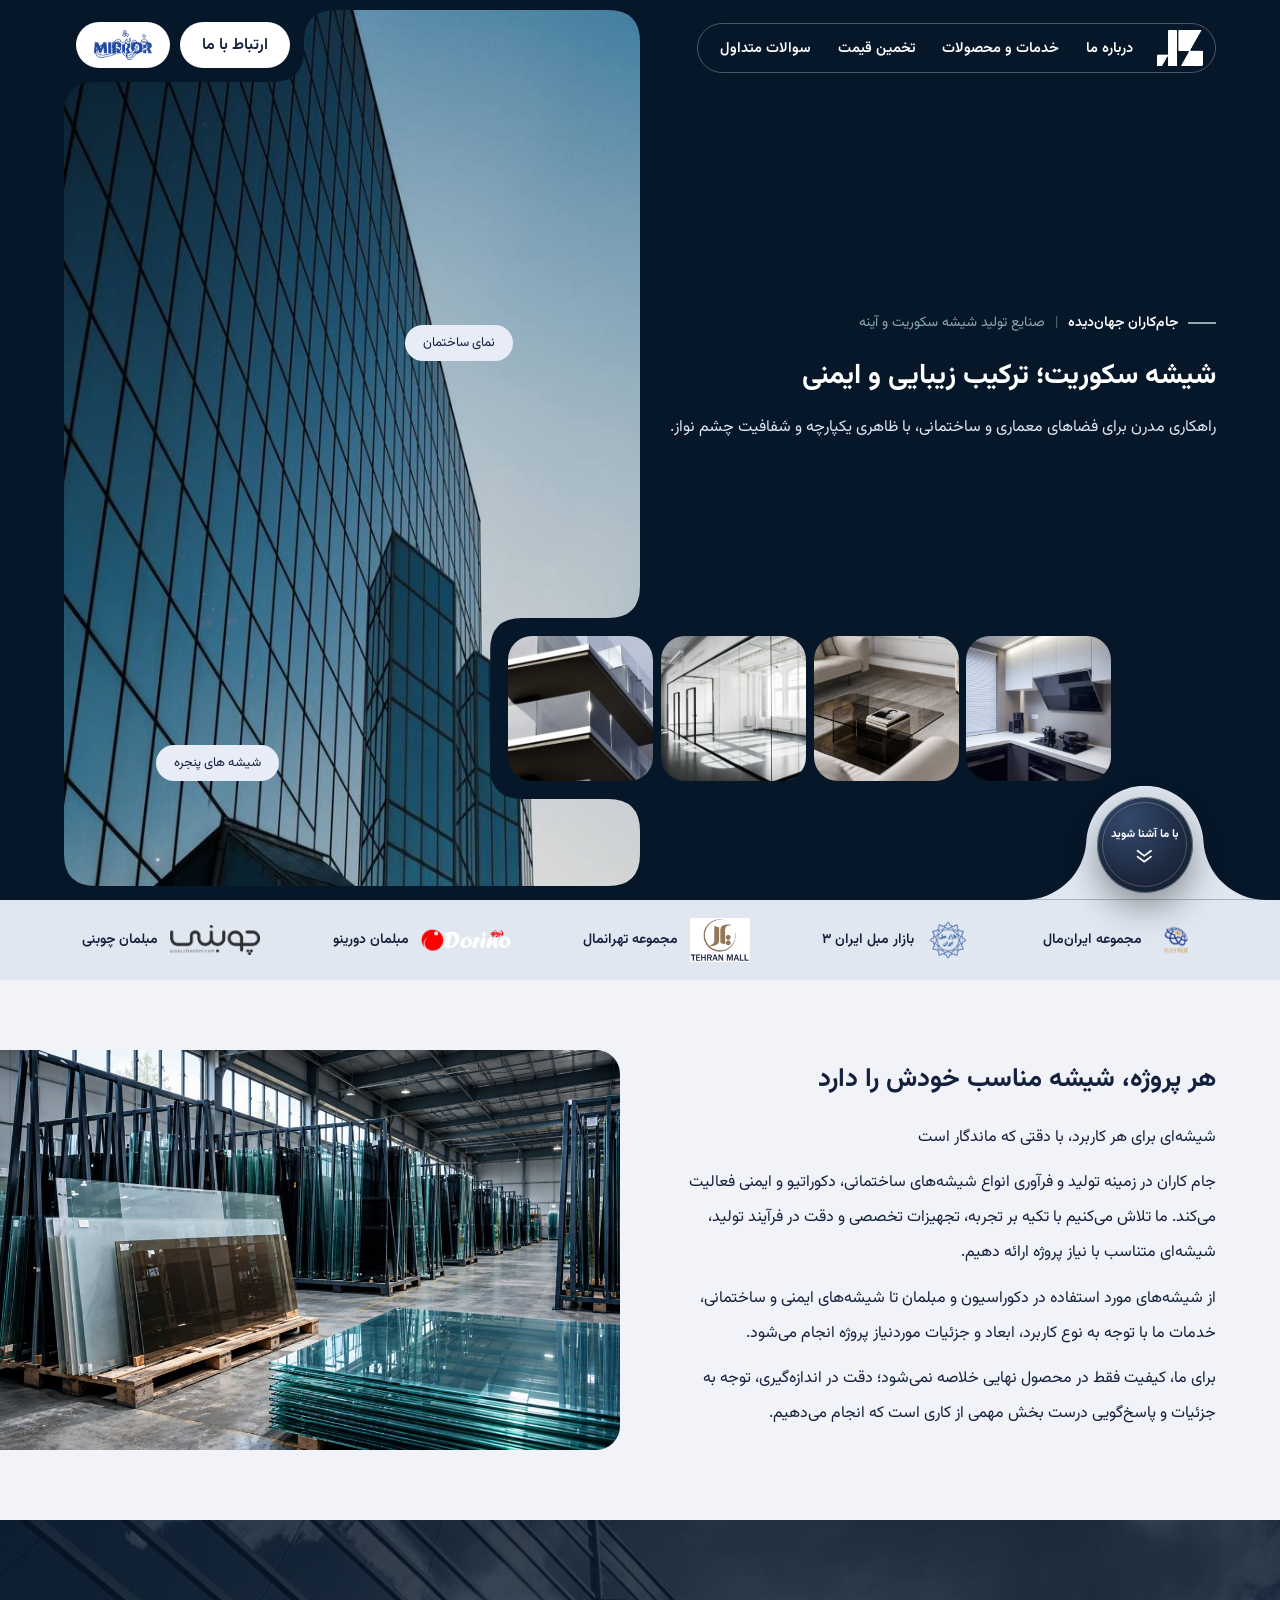
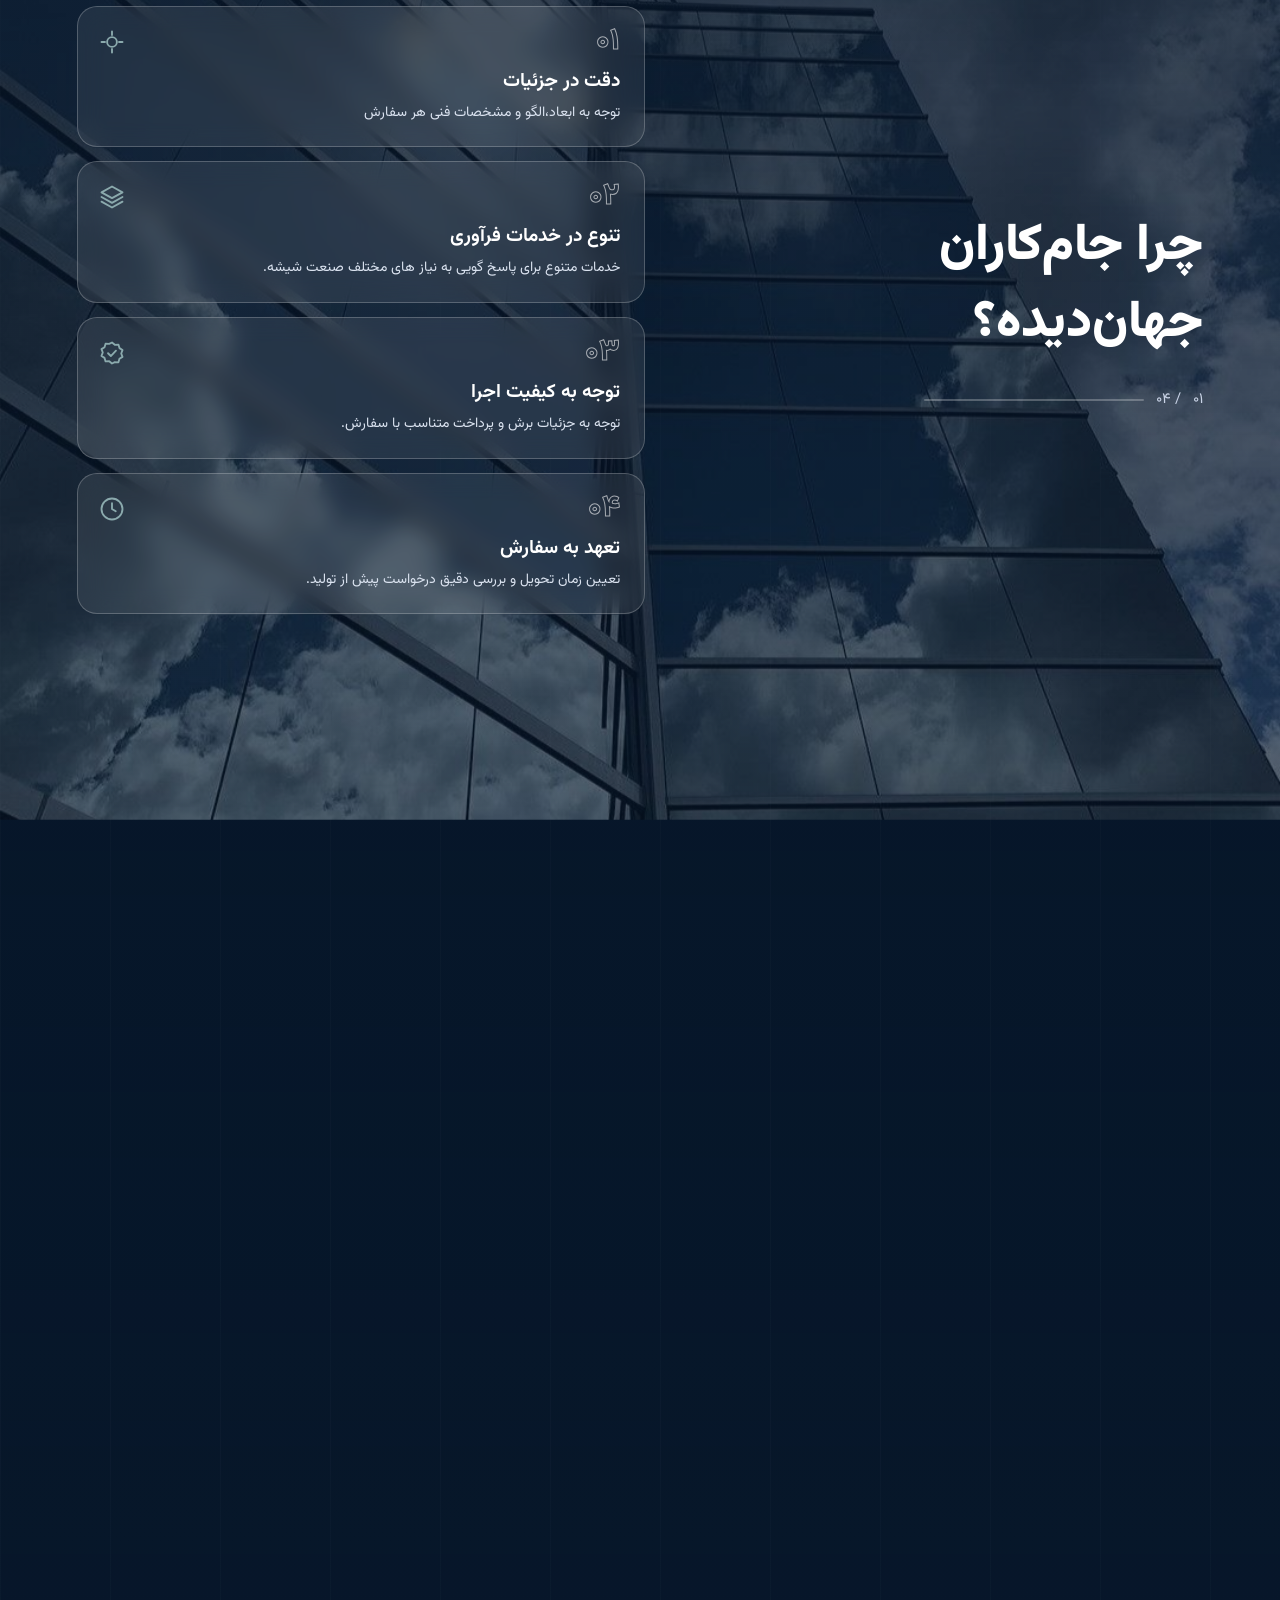
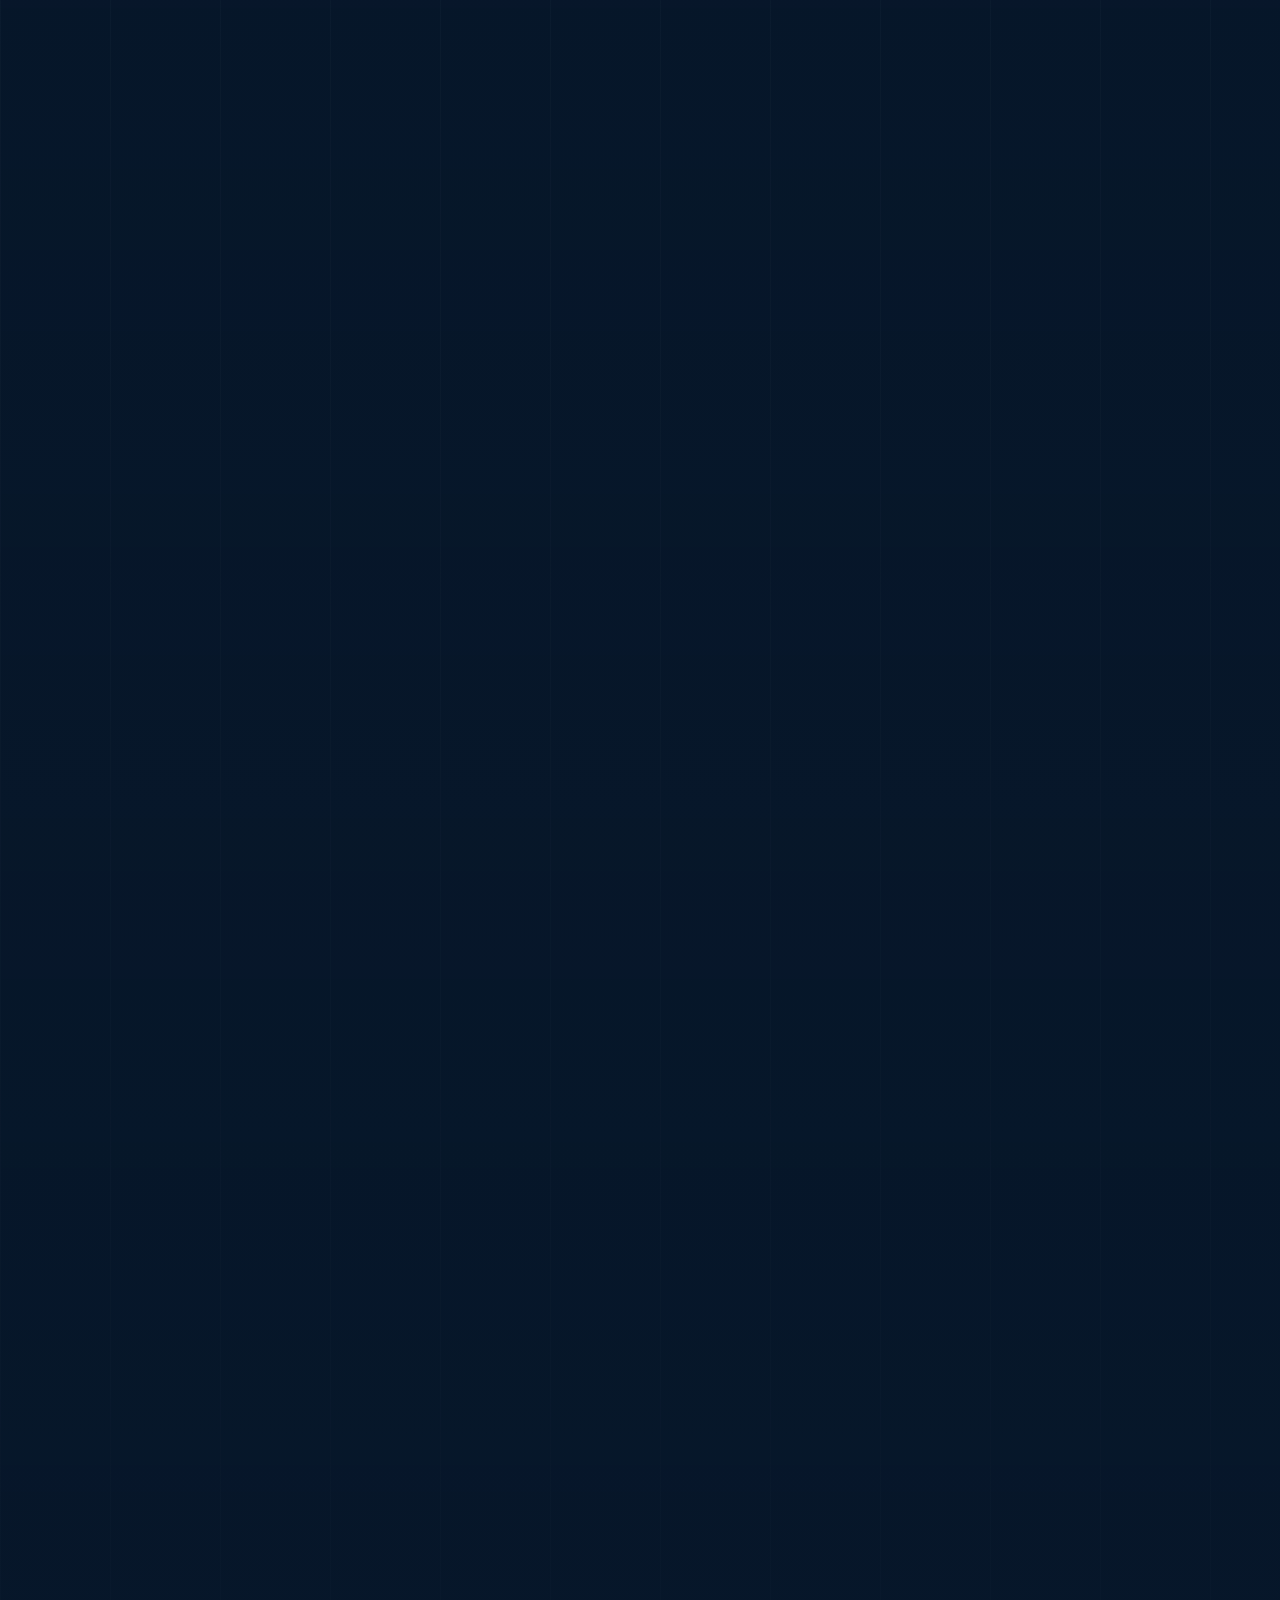
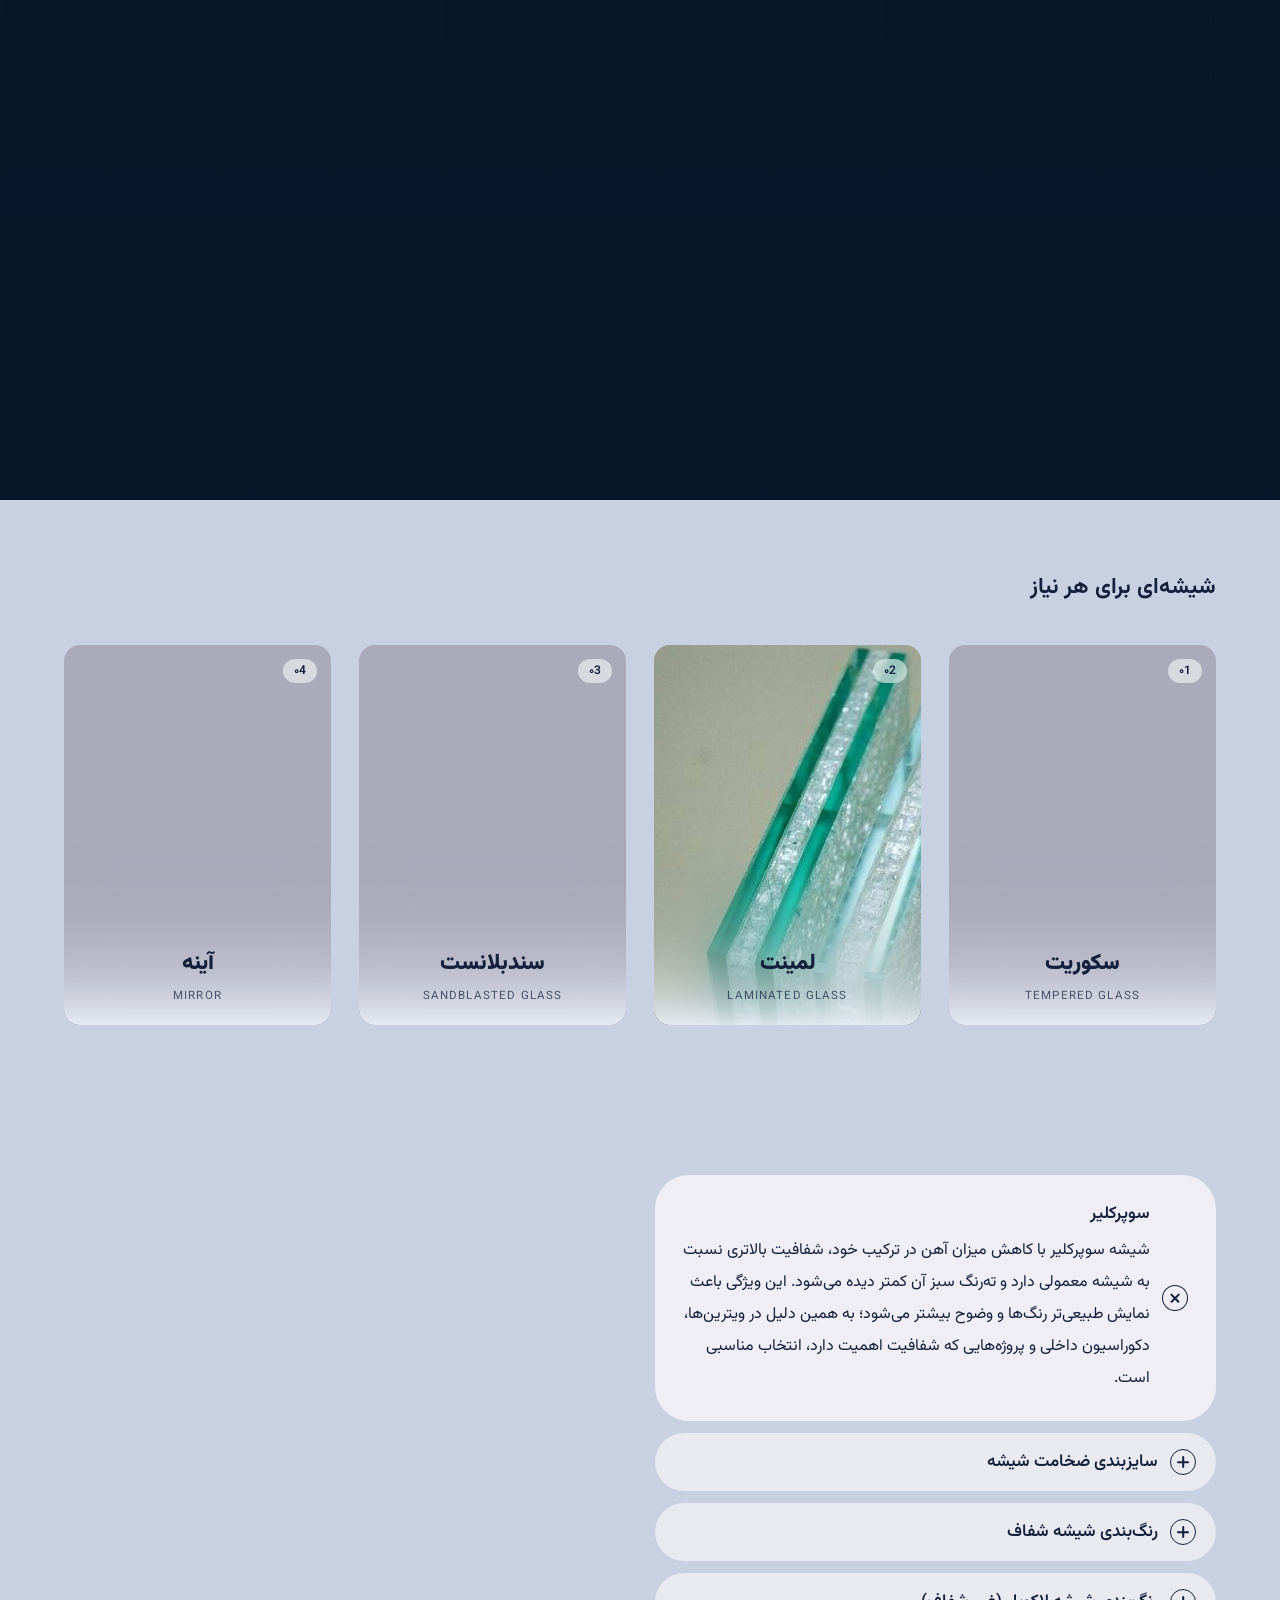
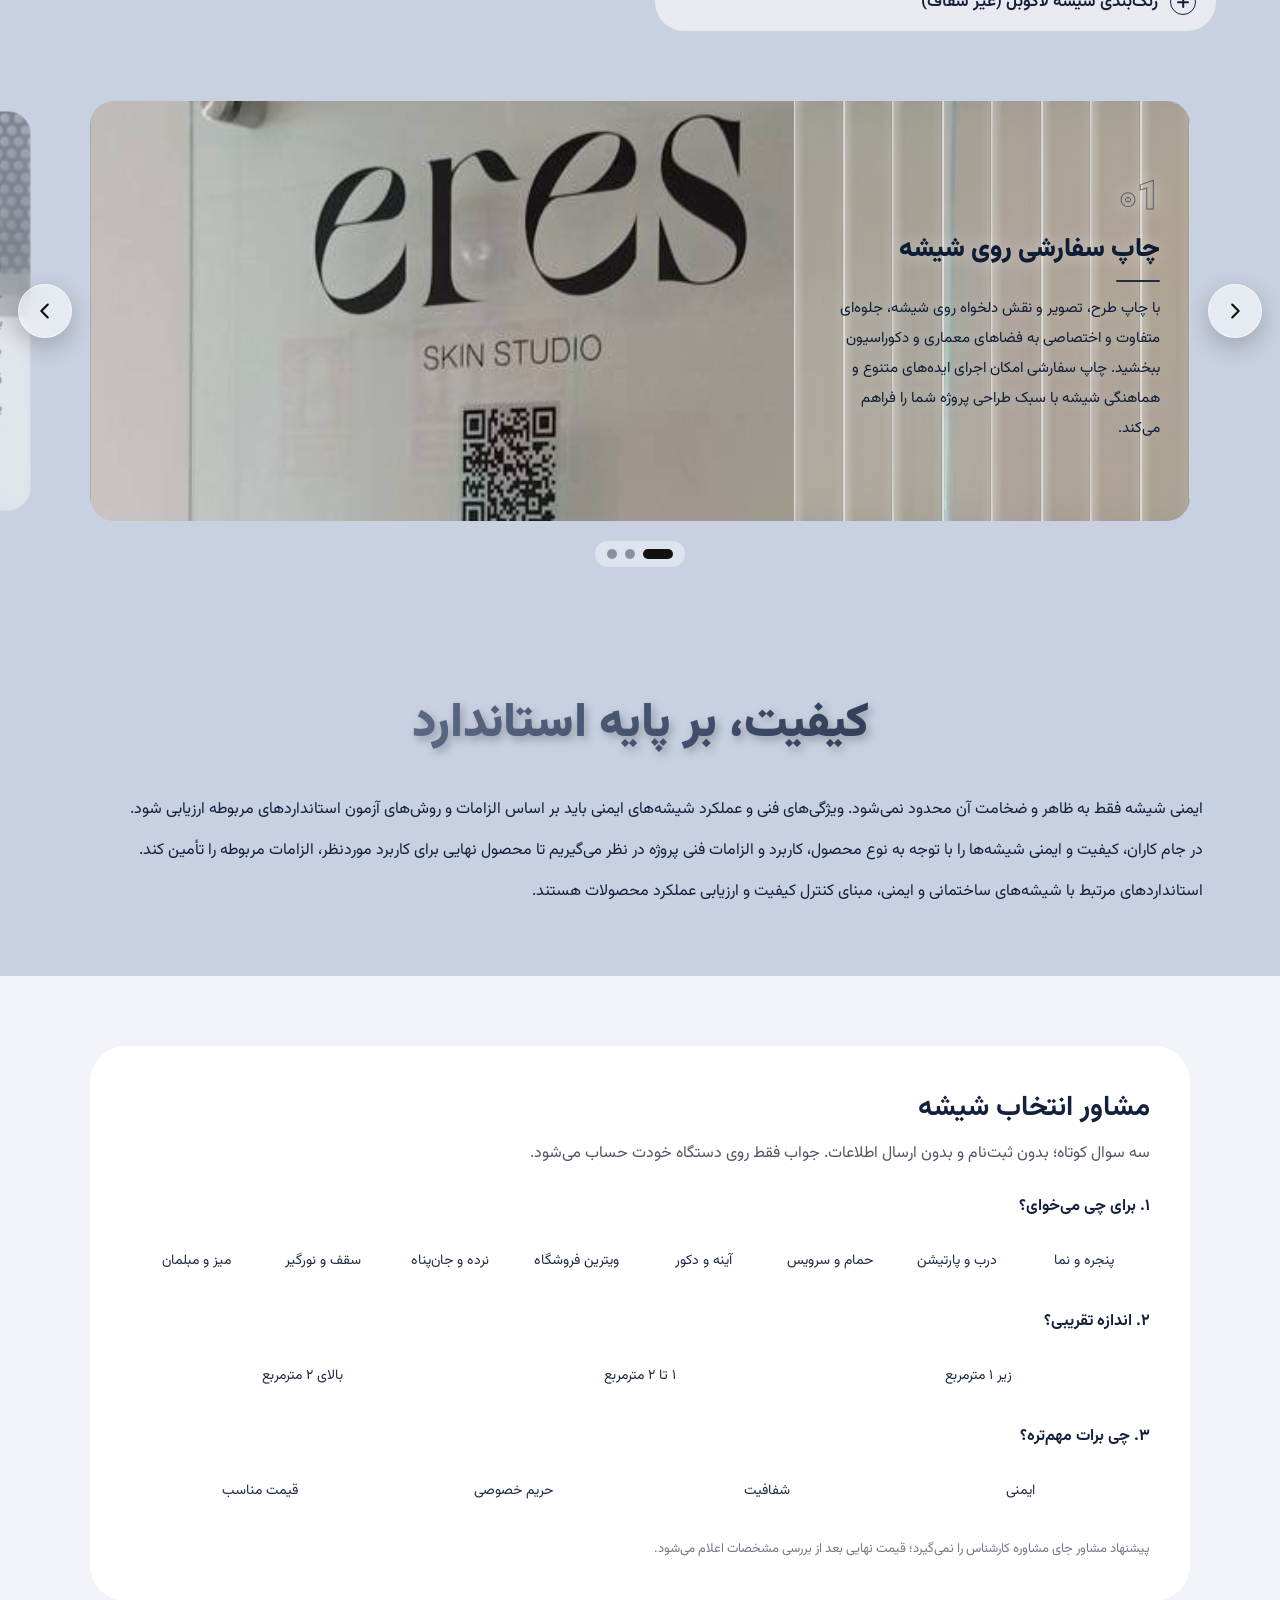
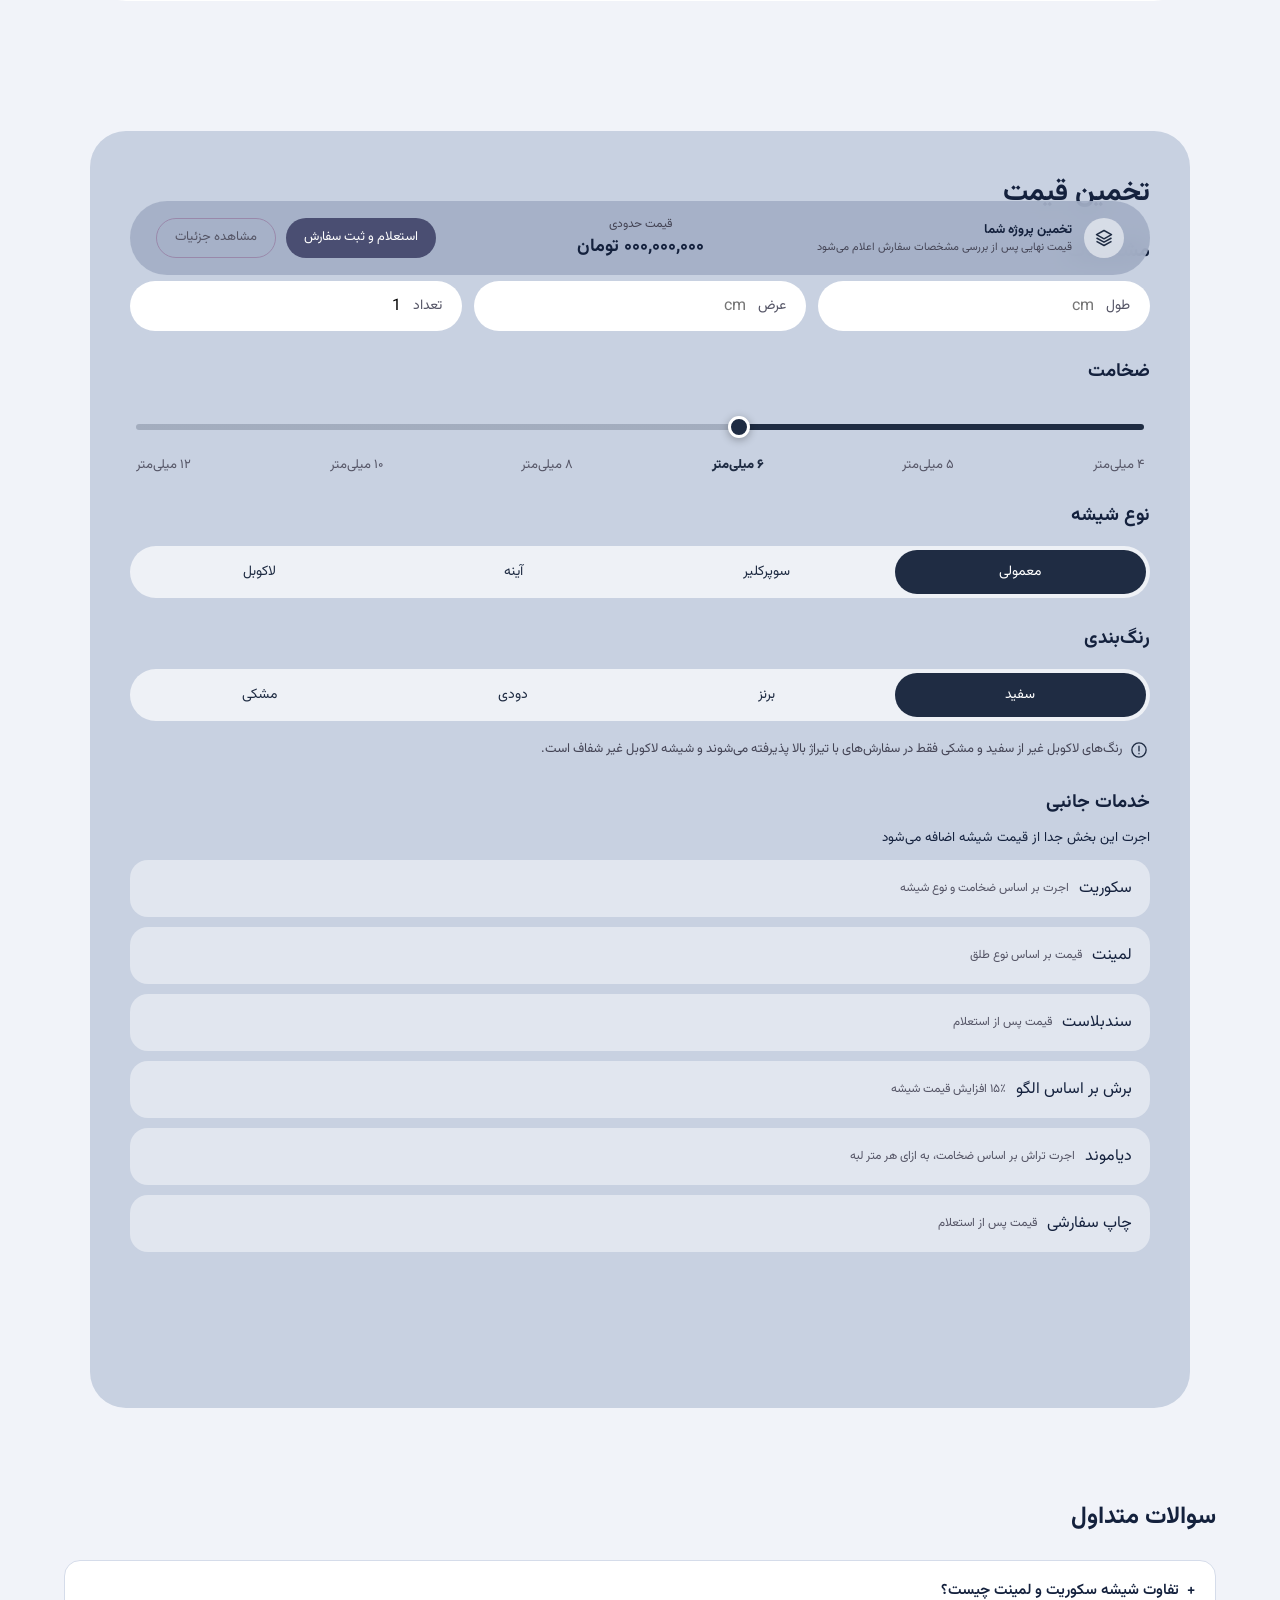
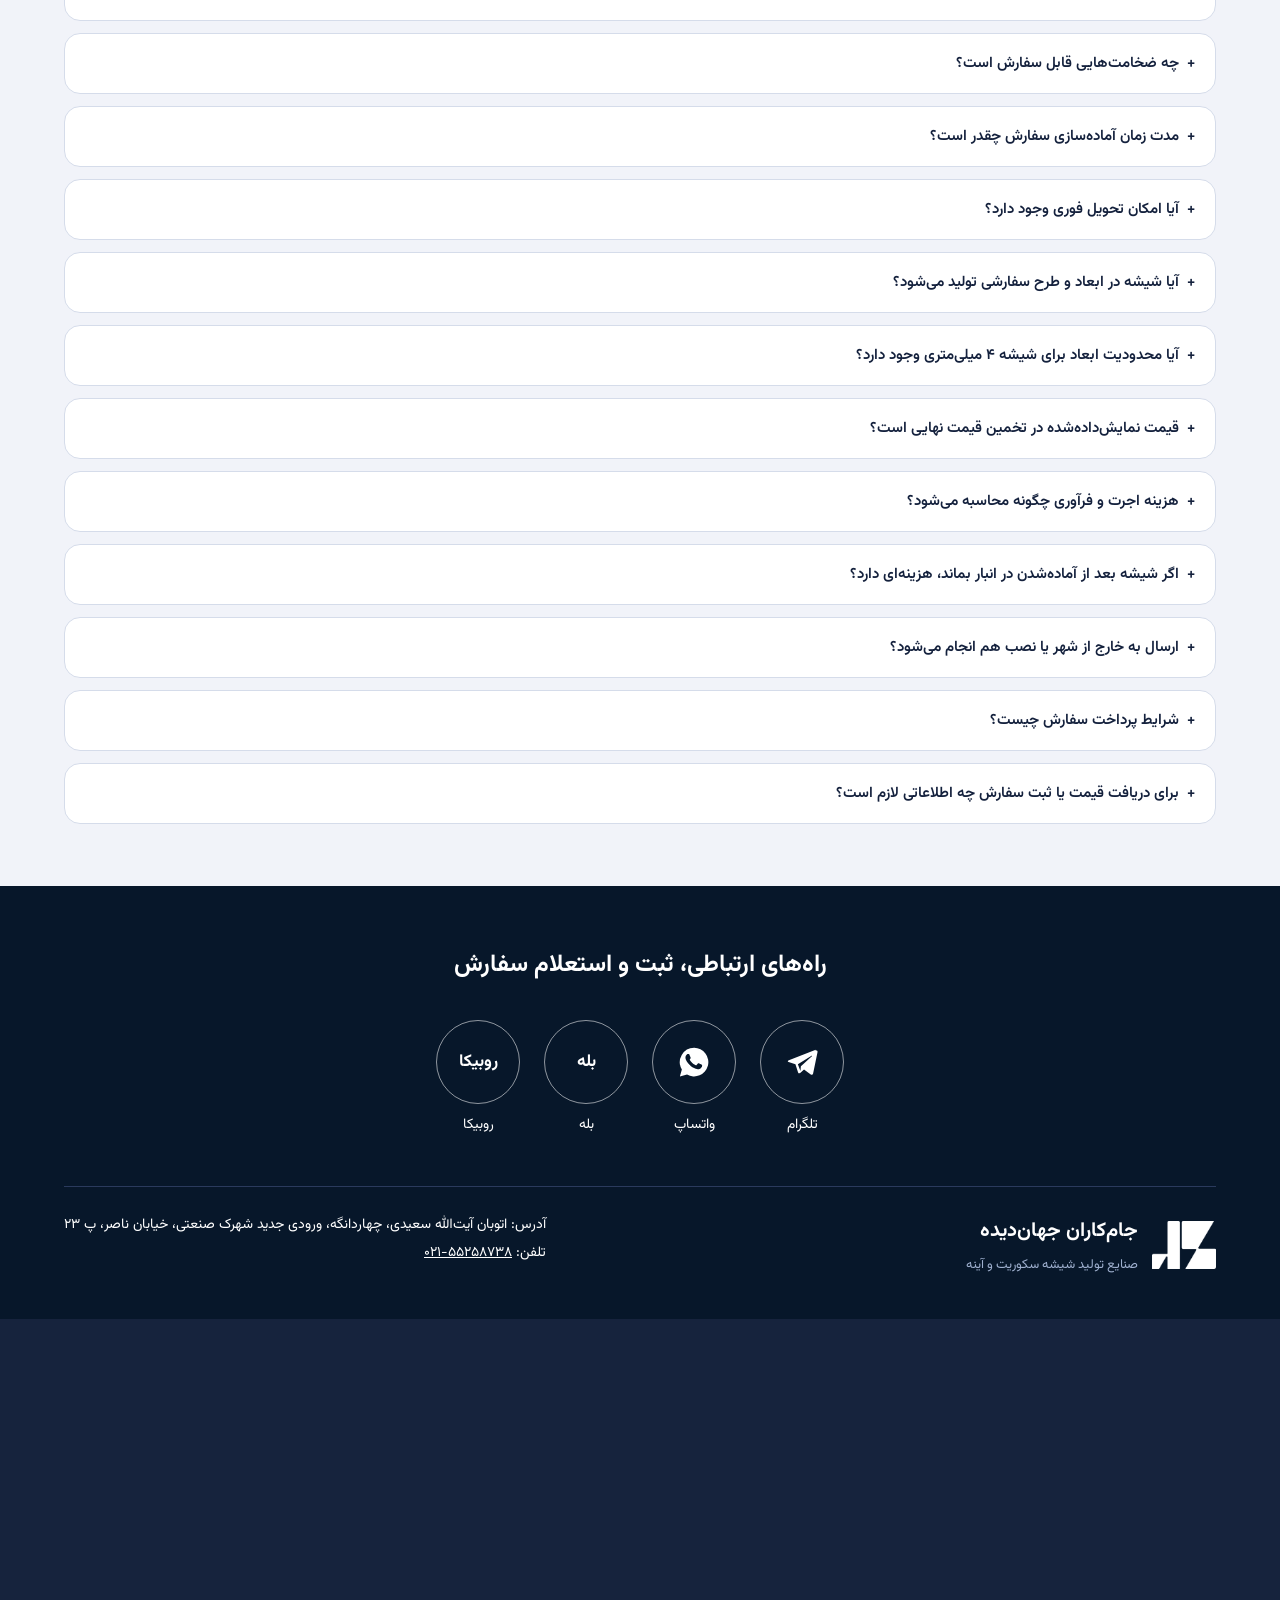
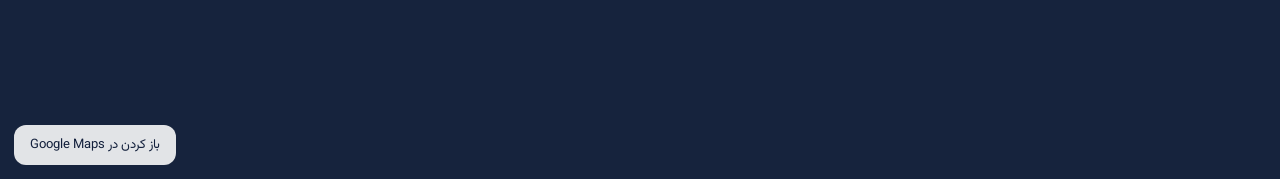
==== index.html @ 574e43a0 "Bust CSS/JS cache with ?v=2 so advisor loads" ====
<!DOCTYPE html><html lang="fa" dir="rtl"><head><meta charset="utf-8"><meta name="viewport" content="width=device-width,initial-scale=1,viewport-fit=cover, interactive-widget=resizes-content"><meta name="theme-color" content="#07172a"><title>جام‌کاران جهان‌دیده | شیشه سکوریت، لمینت و آینه</title>
<meta name="description" content="جام‌کاران جهان‌دیده؛ تولید شیشه سکوریت، لمینت، سندبلاست و آینه در شهرک صنعتی چهاردانگه تهران. مشاور انتخاب شیشه و تخمین قیمت آنلاین، آماده‌سازی معمولاً ۷ روز کاری.">
<link rel="canonical" href="https://masume1998.github.io/Jamkaran/">
<link rel="icon" href="assets/img-76fe925819.png">
<meta property="og:type" content="website">
<meta property="og:locale" content="fa_IR">
<meta property="og:title" content="جام‌کاران جهان‌دیده | شیشه سکوریت، لمینت و آینه">
<meta property="og:description" content="تولید شیشه سکوریت، لمینت، سندبلاست و آینه؛ مشاور انتخاب شیشه و تخمین قیمت آنلاین.">
<meta property="og:image" content="https://masume1998.github.io/Jamkaran/assets/img-44c811d308.jpg">
<meta property="og:url" content="https://masume1998.github.io/Jamkaran/">
<script type="application/ld+json">{"@context":"https://schema.org","@type":"LocalBusiness","name":"جام‌کاران جهان‌دیده","description":"صنایع تولید شیشه سکوریت و آینه","telephone":"+982155258738","address":{"@type":"PostalAddress","streetAddress":"اتوبان آیت‌الله سعیدی، چهاردانگه، ورودی جدید شهرک صنعتی، خیابان ناصر، پ ۲۳","addressLocality":"تهران","addressCountry":"IR"},"url":"https://masume1998.github.io/Jamkaran/"}</script>
<link href="https://fonts.googleapis.com/css2?family=Vazirmatn:wght@400;600;900&amp;display=swap" rel="stylesheet">
<link rel="stylesheet" href="css/style.css?v=2"></head><body>
<header id="hd"><nav><img class="logo" src="assets/img-76fe925819.png" id="lg" alt=""><a href="#about">درباره ما</a><a href="#prod">خدمات و محصولات</a><a href="#est">تخمین قیمت</a><a href="#faq">سوالات متداول</a></nav>
</header>

<section class="hero"><div class="htext"><div class="eyebrow"><span class="rl"></span><b>جام‌کاران جهان‌دیده</b><span class="sp2">|</span><span>صنایع تولید شیشه سکوریت و آینه</span></div><h1 id="hT">شیشه سکوریت؛ ترکیب زیبایی و ایمنی</h1><p id="hP">راهکاری مدرن برای فضاهای معماری و ساختمانی، با ظاهری یکپارچه و شفافیت چشم نواز.</p></div><div class="frame" id="fr"><div class="fi" id="fi"><img src="assets/img-44c811d308.jpg" class="on"><img src="assets/img-e57233377e.jpg"><img src="assets/img-d57ebc9587.jpg"><img src="assets/img-dfc5db2e59.jpg"><img src="assets/img-97838fbb65.jpg"></div><span class="lab" id="l1" style="top: 36%; right: 22%;">نمای ساختمان</span><span class="lab" id="l2" style="bottom: 12%; left: 16%;">شیشه های پنجره</span><div class="thumbs" id="th"><div></div><div></div><div></div><div></div><div></div></div><div class="notch"><button id="contactBtn"><span class="fab"><svg viewBox="0 0 24 24"><path d="M4 3h16a2 2 0 0 1 2 2v11a2 2 0 0 1-2 2H9l-5 4v-4H4a2 2 0 0 1-2-2V5a2 2 0 0 1 2-2z"></path></svg></span><span class="t">ارتباط با ما</span><span class="ic"><span class="mi" style="--c: rgb(42, 171, 238);" title="تلگرام"><svg viewBox="0 0 24 24"><path d="M21.5 3.4 2.7 10.6c-1 .4-.9 1.1-.2 1.3l4.8 1.5 1.8 5.6c.2.6.4.8.9.8s.7-.2 1-.5l2.3-2.2 4.7 3.5c.9.5 1.5.2 1.7-.8l3-14.6c.3-1.2-.4-1.7-1.3-1.3zM9 13.5l9.3-5.8c.4-.3.8-.1.5.2l-7.700 7-.3 3.200z"></path></svg></span><span class="mi" style="--c: rgb(37, 211, 102);" title="واتساپ"><svg viewBox="0 0 24 24"><path d="M12 2a10 10 0 0 0-8.600 15.100L2 22l5-1.300A10 10 0 1 0 12 2zm5 13.800c-.2.600-1.200 1.100-1.700 1.200-.5.100-1 .1-3.400-.900-2.900-1.200-4.700-4.200-4.900-4.400-.1-.2-1.100-1.500-1.100-2.800s.7-2 1-2.300c.2-.3.500-.3.700-.3h.5c.2 0 .4 0 .6.500l.8 2c.1.2.1.4 0 .5l-.4.600c-.1.200-.3.300-.1.600.2.300.8 1.300 1.700 2.100 1.200 1 2.100 1.300 2.400 1.500.3.100.5.100.6-.1l.9-1.100c.2-.2.4-.2.600-.1l1.900.9c.2.100.4.200.4.300.1.200.1.800-.1 1.400z"></path></svg></span><span class="mi" style="--c: rgb(27, 163, 156);" title="بله"><b>بله</b></span><span class="mi" style="--c: rgb(138, 63, 240);" title="روبیکا"><b>روبیکا</b></span></span></button><button class="mb" aria-label="آینه‌فروشی"><img class="mbl" src="assets/img-2356b59edf.png" alt="MIRROR"></button></div></div><a class="dip" href="#about" aria-label="ادامه"><svg class="dsh" viewBox="0 0 290 128" preserveAspectRatio="none"><path d="M9.2 128A70 70 0 0 0 79.1 62.1A66 66 0 0 1 210.9 62.1A70 70 0 0 0 280.8 128Z"></path></svg><span class="dc"><b>با ما آشنا شوید</b><i><svg viewBox="0 0 22 18"><path class="c1" d="M3 3l8 6 8-6"/><path class="c2" d="M3 10l8 6 8-6"/></svg></i></span></a></section>
<div class="brands"><div class="bi rv" style="transition-delay: 0s;"><img id="bi0" alt="" src="assets/img-200ab3ee13.png"><span>مجموعه ایران‌مال</span></div><div class="bi rv" style="transition-delay: 0.09s;"><img id="bi1" alt="" src="assets/img-603add4e11.png"><span>بازار مبل ایران ۳</span></div><div class="bi rv" style="transition-delay: 0.18s;"><img id="bi2" alt="" src="assets/img-bb0a52e439.png"><span>مجموعه تهرانمال</span></div><div class="bi rv" style="transition-delay: 0.27s;"><img id="bi3" alt="" src="assets/img-c2604ce525.png"><span>مبلمان دورینو</span></div><div class="bi rv" style="transition-delay: 0.36s;"><img id="bi4" alt="" src="assets/img-3e3b10013e.png"><span>مبلمان چوبنی</span></div></div>

<section id="about" class="light pad"><div class="intro"><div class="rv" style="transition-delay: 0s;"><h2>هر پروژه، شیشه مناسب خودش را دارد</h2><p>شیشه‌ای برای هر کاربرد، با دقتی که ماندگار است</p><p>جام کاران در زمینه تولید و فرآوری انواع شیشه‌های ساختمانی، دکوراتیو و ایمنی فعالیت می‌کند. ما تلاش می‌کنیم با تکیه بر تجربه، تجهیزات تخصصی و دقت در فرآیند تولید، شیشه‌ای متناسب با نیاز پروژه ارائه دهیم.</p><p>از شیشه‌های مورد استفاده در دکوراسیون و مبلمان تا شیشه‌های ایمنی و ساختمانی، خدمات ما با توجه به نوع کاربرد، ابعاد و جزئیات موردنیاز پروژه انجام می‌شود.</p><p>برای ما، کیفیت فقط در محصول نهایی خلاصه نمی‌شود؛ دقت در اندازه‌گیری، توجه به جزئیات و پاسخ‌گویی درست بخش مهمی از کاری است که انجام می‌دهیم.</p></div><div class="ph rv" style="transition-delay: 0.09s;"></div></div></section>

<section class="why"><div class="wbg"></div><div class="wbox"><div class="wl"><h2>چرا جام‌کاران جهان‌دیده؟</h2><div class="wprog"><span id="wn">۰۱</span><span>/ ۰۴</span><i class="wbar"><u></u></i></div></div><div class="rs">
<div class="r"><span class="n">۰۱</span><svg class="ri" viewBox="0 0 24 24"><path d="M12 3v3M12 18v3M3 12h3M18 12h3"/><circle cx="12" cy="12" r="4.2"/></svg><h3>دقت در جزئیات</h3><p>توجه به ابعاد،الگو و مشخصات فنی هر سفارش</p></div>
<div class="r"><span class="n">۰۲</span><svg class="ri" viewBox="0 0 24 24"><path d="M12 3l9 5-9 5-9-5 9-5z"/><path d="M3 12l9 5 9-5"/><path d="M3 16l9 5 9-5"/></svg><h3>تنوع در خدمات فرآوری</h3><p>خدمات متنوع برای پاسخ گویی به نیاز های مختلف صنعت شیشه.</p></div>
<div class="r"><span class="n">۰۳</span><svg class="ri" viewBox="0 0 24 24"><path d="M12 3l2.4 2 3.1-.2.9 3 2.6 1.7-1.1 2.9 1.1 2.9-2.6 1.7-.9 3-3.1-.2L12 21l-2.4-2-3.1.2-.9-3L3 14.5l1.1-2.9L3 8.7l2.6-1.7.9-3 3.1.2L12 3z"/><path d="M8.6 12.2l2.4 2.4 4.4-4.6"/></svg><h3>توجه به کیفیت اجرا</h3><p>توجه به جزئیات برش و پرداخت متناسب با سفارش.</p></div>
<div class="r"><span class="n">۰۴</span><svg class="ri" viewBox="0 0 24 24"><circle cx="12" cy="12" r="9"/><path d="M12 7v5l3.2 2"/></svg><h3>تعهد به سفارش</h3><p>تعیین زمان تحویل و بررسی دقیق درخواست پیش از تولید.</p></div></div></div><div style="height:30vh"></div></section>

<section id="prod" class="prod pad" style="padding-bottom:0"><h2 class="rv" style="transition-delay: 0.18s;">شیشه‌ای برای هر نیاز</h2><div class="cards" id="cards"><div class="card rv" style="transition-delay: 0.27s;"><div class="cin"><div class="im" style="background:linear-gradient(160deg,#9ed0c4,#e8f3f0)"></div><span class="idx">۰1</span><div class="nm">سکوریت</div><div class="en">Tempered Glass</div><button class="more">جزئیات بیشتر</button></div></div><div class="card rv" style="transition-delay: 0.36s;"><div class="cin"><div class="im" style="background:linear-gradient(160deg,#7fb5a5,#c8d6cd)"></div><span class="idx">۰2</span><div class="nm">لمینت</div><div class="en">Laminated Glass</div><button class="more">جزئیات بیشتر</button></div></div><div class="card rv" style="transition-delay: 0s;"><div class="cin"><div class="im" style="background:linear-gradient(160deg,#e6e8ea,#9aa0a6)"></div><span class="idx">۰3</span><div class="nm">سندبلانست</div><div class="en">Sandblasted Glass</div><button class="more">جزئیات بیشتر</button></div></div><div class="card rv" style="transition-delay: 0.09s;"><div class="cin"><div class="im" style="background:linear-gradient(160deg,#7a6c5c,#3c3830)"></div><span class="idx">۰4</span><div class="nm">آینه</div><div class="en">Mirror</div><button class="more">جزئیات بیشتر</button></div></div></div></section>
<div class="mod" id="mod"><div class="win"><button class="x">✕</button>
<div class="tx"><h3 id="mT"></h3><small id="mE"></small><div class="acc"><button><b>+</b>توضیحات</button><div id="mD"></div></div><div class="acc"><button><b>+</b>کاربردها</button><div id="mA"></div></div></div>
<div class="col3"></div><div class="chk"></div></div></div>

<section class="specs"><div class="spl" id="spl"><div class="sp o"><span class="pl"></span><div><div>سوپرکلیر</div><p>شیشه سوپرکلیر با کاهش میزان آهن در ترکیب خود، شفافیت بالاتری نسبت به شیشه معمولی دارد و ته‌رنگ سبز آن کمتر دیده می‌شود. این ویژگی باعث نمایش طبیعی‌تر رنگ‌ها و وضوح بیشتر می‌شود؛ به همین دلیل در ویترین‌ها، دکوراسیون داخلی و پروژه‌هایی که شفافیت اهمیت دارد، انتخاب مناسبی است.</p></div></div><div class="sp"><span class="pl"></span><div><div>سایزبندی ضخامت شیشه</div><p>انتخاب ابعاد و ضخامت مناسب شیشه، به نوع کاربرد، محل نصب و شرایط پروژه بستگی دارد. شیشه‌ها با توجه به مشخصات سفارش و محدودیت‌های فنی تولید بررسی می‌شوند تا محصول نهایی متناسب با نیاز پروژه باشد.</p></div></div><div class="sp"><span class="pl"></span><div><div>رنگ‌بندی شیشه شفاف</div><p>رنگ شیشه نقش مهمی در جلوه بصری و هماهنگی آن با فضای معماری دارد. انتخاب رنگ مناسب می‌تواند میزان شفافیت، حس فضا و سبک طراحی را تحت تأثیر قرار دهد.</p></div></div><div class="sp"><span class="pl"></span><div><div>رنگ‌بندی شیشه لاکوبل (غیر شفاف)</div><p>شیشه لاکوبل غیر شفاف است. رنگ‌های قابل سفارش مطابق موجودی و قابلیت‌های مجموعه ارائه می‌شود. برای اطلاع از رنگ‌های موجود، با کارشناسان مجموعه تماس بگیرید.</p></div></div></div><div class="spi" id="spi"></div></section>
<section class="sv"><div class="sw rv" id="sw" style="transition-delay: 0s;"><div class="sl" style="background-position:50% 45%"><div class="fl"><i></i><i></i><i></i><i></i><i></i><i></i><i></i><i></i><div><span class="no">۰1</span><h3 style="font-size:24px;margin-bottom:12px">چاپ سفارشی روی شیشه</h3><p style="line-height:2;font-size:14px">با چاپ طرح، تصویر و نقش دلخواه روی شیشه، جلوه‌ای متفاوت و اختصاصی به فضاهای معماری و دکوراسیون ببخشید. چاپ سفارشی امکان اجرای ایده‌های متنوع و هماهنگی شیشه با سبک طراحی پروژه شما را فراهم می‌کند.</p></div></div></div><div class="sl" style="background-position:50% 50%"><div class="fl"><i></i><i></i><i></i><i></i><i></i><i></i><i></i><i></i><div><span class="no">۰2</span><h3 style="font-size:24px;margin-bottom:12px">برش شیشه بر اساس الگو</h3><p style="line-height:2;font-size:14px">برای طرح‌هایی فراتر از ابعاد و فرم‌های استاندارد، برش شیشه بر اساس الگوی موردنظر شما انجام می‌شود. این قابلیت امکان اجرای فرم‌های خاص و جزئیات سفارشی را در پروژه‌های دکوراتیو و معماری فراهم می‌کند.</p></div></div></div><div class="sl" style="background-position:50% 50%"><div class="fl"><i></i><i></i><i></i><i></i><i></i><i></i><i></i><i></i><div><span class="no">۰3</span><h3 style="font-size:24px;margin-bottom:12px">پرداخت دیاموند</h3><p style="line-height:2;font-size:14px">پرداخت لبه شیشه، علاوه بر ایجاد ظاهری تمیز و دقیق، متناسب با نوع کاربرد و طراحی پروژه انتخاب می‌شود.</p></div></div></div></div><div class="dots rv" id="dots" style="transition-delay: 0.09s;"><b class="on"></b><b></b><b></b></div><button class="sa prev" aria-label="قبلی"><svg viewBox="0 0 24 24"><path d="M9 5l7 7-7 7"></path></svg></button><button class="sa next" aria-label="بعدی"><svg viewBox="0 0 24 24"><path d="M15 5l-7 7 7 7"></path></svg></button></section><section class="q"><h2 class="rv" style="transition-delay: 0.09s;">کیفیت، بر پایه استاندارد</h2><p class="rv" style="transition-delay: 0.18s;">ایمنی شیشه فقط به ظاهر و ضخامت آن محدود نمی‌شود. ویژگی‌های فنی و عملکرد شیشه‌های ایمنی باید بر اساس الزامات و روش‌های آزمون استانداردهای مربوطه ارزیابی شود.</p><p class="rv" style="transition-delay: 0.27s;">در جام کاران، کیفیت و ایمنی شیشه‌ها را با توجه به نوع محصول، کاربرد و الزامات فنی پروژه در نظر می‌گیریم تا محصول نهایی برای کاربرد موردنظر، الزامات مربوطه را تأمین کند.</p><p class="rv" style="transition-delay: 0.36s;">استانداردهای مرتبط با شیشه‌های ساختمانی و ایمنی، مبنای کنترل کیفیت و ارزیابی عملکرد محصولات هستند.</p></section>


<section id="advisor" class="adv pad"><div class="advbox rv"><h2>مشاور انتخاب شیشه</h2><p class="advsub">سه سوال کوتاه؛ بدون ثبت‌نام و بدون ارسال اطلاعات. جواب فقط روی دستگاه خودت حساب می‌شود.</p>
<h3>۱. برای چی می‌خوای؟</h3><div class="seg" id="advUse"><button data-v="window">پنجره و نما</button><button data-v="door">درب و پارتیشن</button><button data-v="shower">حمام و سرویس</button><button data-v="mirror">آینه و دکور</button><button data-v="vitrine">ویترین فروشگاه</button><button data-v="railing">نرده و جان‌پناه</button><button data-v="skylight">سقف و نورگیر</button><button data-v="table">میز و مبلمان</button></div>
<h3>۲. اندازه تقریبی؟</h3><div class="seg" id="advSize"><button data-v="small">زیر ۱ مترمربع</button><button data-v="medium">۱ تا ۲ مترمربع</button><button data-v="large">بالای ۲ مترمربع</button></div>
<h3>۳. چی برات مهم‌تره؟</h3><div class="seg" id="advPrio"><button data-v="safety">ایمنی</button><button data-v="clear">شفافیت</button><button data-v="privacy">حریم خصوصی</button><button data-v="cheap">قیمت مناسب</button></div>
<div class="advout" id="advOut" hidden><b class="advk">پیشنهاد مشاور</b><h3 id="advTitle"></h3><ul id="advReasons"></ul><p class="advwarn" id="advWarn" hidden></p><div class="advg"><button class="pr" id="advApply">اعمال در تخمین قیمت</button><button class="dt" id="advCopy">کپی مشخصات</button></div></div>
<p class="advnote">پیشنهاد مشاور جای مشاوره کارشناس را نمی‌گیرد؛ قیمت نهایی بعد از بررسی مشخصات اعلام می‌شود.</p></div></section>

<section id="est" class="est"><div class="ec rv" style="transition-delay: 0.18s;"><h2>تخمین قیمت</h2><h3 class="ttl">مشخصات</h3>
<div class="row3"><label class="pill"><span>طول</span><input id="eh" type="text" min="0" inputmode="decimal" placeholder="cm" autocomplete="off"></label><label class="pill"><span>عرض</span><input id="ew" type="text" min="0" inputmode="decimal" placeholder="cm" autocomplete="off"></label><label class="pill"><span>تعداد</span><input id="eq" type="text" min="1" value="1" inputmode="numeric" autocomplete="off"></label></div><div class="warn" id="ewarn"></div>
<h3>ضخامت</h3><div class="slw"><input id="eth" type="range" min="0" max="5" step="1" value="2" style="--p: 40%;"><div class="ticks" id="tk"><span data-i="0">۴ میلی‌متر</span><span data-i="1">۵ میلی‌متر</span><span data-i="2" class="on">۶ میلی‌متر</span><span data-i="3">۸ میلی‌متر</span><span data-i="4">۱۰ میلی‌متر</span><span data-i="5">۱۲ میلی‌متر</span></div></div>
<h3>نوع شیشه</h3><div class="seg" id="ety"><button class="on">معمولی</button><button>سوپرکلیر</button><button>آینه</button><button>لاکوبل</button></div><h3>رنگ‌بندی</h3><div class="seg" id="eco"></div><p class="nt"><svg viewBox="0 0 24 24"><circle cx="12" cy="12" r="9.5"></circle><path d="M12 7v6.2M12 16.6v.4"></path></svg><span>رنگ‌های لاکوبل غیر از سفید و مشکی فقط در سفارش‌های با تیراژ بالا پذیرفته می‌شوند و شیشه لاکوبل غیر شفاف است.</span></p><h3>خدمات جانبی</h3><small>اجرت این بخش جدا از قیمت شیشه اضافه می‌شود</small><div id="esv"><div class="sv3"><label><input type="checkbox" data-k="سکوریت"><span>سکوریت</span><small>اجرت بر اساس ضخامت و نوع شیشه</small></label></div><div class="sv3"><label><input type="checkbox" data-k="لمینت"><span>لمینت</span><small>قیمت بر اساس نوع طلق</small></label></div><div class="lopt" id="lo"><div class="seg" id="lt"><button class="on">۵ میلی‌متر</button><button>۶ میلی‌متر</button></div><div class="seg" id="ll"><button class="on">۲ لایه</button><button>۳ لایه</button></div><div class="seg" id="lf"><button class="on">طلق ۰/۳۸</button><button>طلق ۰/۵۰</button><button>طلق ۰/۷۶</button><button>طلق ۱/۵۲</button></div></div><div class="sv3"><label><input type="checkbox" data-k="سندبلاست"><span>سندبلاست</span><small>قیمت پس از استعلام</small></label></div><div class="sv3"><label><input type="checkbox" data-k="برش بر اساس الگو"><span>برش بر اساس الگو</span><small>۱۵٪ افزایش قیمت شیشه</small></label></div><div class="sv3"><label><input type="checkbox" data-k="دیاموند"><span>دیاموند</span><small>اجرت تراش بر اساس ضخامت، به ازای هر متر لبه</small></label></div><div class="sv3"><label><input type="checkbox" data-k="چاپ سفارشی"><span>چاپ سفارشی</span><small>قیمت پس از استعلام</small></label></div></div>
<div class="bar"><div class="bl"><span class="lay"><svg viewBox="0 0 24 24"><path d="M12 3l9 5-9 5-9-5 9-5z"></path><path d="M3 12l9 5 9-5"></path><path d="M3 16l9 5 9-5"></path></svg></span><div><b>تخمین پروژه شما</b><small>قیمت نهایی پس از بررسی مشخصات سفارش اعلام می‌شود</small></div></div><div class="bc"><small>قیمت حدودی</small><b><span id="pr">۰۰۰,۰۰۰,۰۰۰</span> تومان</b></div><div class="g"><button class="pr">استعلام و ثبت سفارش</button><button class="dt">مشاهده جزئیات</button></div></div><div class="inv"></div></div></section>

<section id="faq" class="faq"><h2 class="rv" style="transition-delay: 0.27s;">سوالات متداول</h2><div id="fq"><div class="acc rv" style="transition-delay: 0.36s;"><button><b>+</b>تفاوت شیشه سکوریت و لمینت چیست؟</button><div>شیشه سکوریت با فرآیند حرارتی ویژه، مقاومت بیشتری در برابر ضربه و تغییرات دمایی پیدا می‌کند و هنگام شکست به قطعات کوچک‌تر تبدیل می‌شود. شیشه لمینت از اتصال چند لایه شیشه با یک لایه میانی ساخته می‌شود که در صورت شکست، قطعات را در کنار هم نگه می‌دارد. انتخاب نوع شیشه به کاربرد و الزامات پروژه بستگی دارد.</div></div><div class="acc rv" style="transition-delay: 0s;"><button><b>+</b>چه ضخامت‌هایی قابل سفارش است؟</button><div>شیشه‌ها در ضخامت‌های مختلف متناسب با نوع محصول و نیاز پروژه قابل سفارش هستند. برای اطلاع از ضخامت‌های قابل تولید و انتخاب گزینه مناسب، با کارشناسان مجموعه تماس بگیرید.</div></div><div class="acc rv" style="transition-delay: 0.09s;"><button><b>+</b>مدت زمان آماده‌سازی سفارش چقدر است؟</button><div>زمان استاندارد آماده‌سازی سفارش معمولاً ۷ روز کاری است. این زمان با توجه به نوع شیشه، ابعاد و مشخصات سفارش ممکن است متفاوت باشد.</div></div><div class="acc rv" style="transition-delay: 0.18s;"><button><b>+</b>آیا امکان تحویل فوری وجود دارد؟</button><div>در صورت وجود ظرفیت تولید، امکان بررسی سفارش فوری و تحویل یک‌روزه وجود دارد. سفارش‌های فوری شامل ۱۰٪ هزینه اضافی هستند و نیاز به تأیید مجموعه دارند.</div></div><div class="acc rv" style="transition-delay: 0.27s;"><button><b>+</b>آیا شیشه در ابعاد و طرح سفارشی تولید می‌شود؟</button><div>بله، امکان بررسی و تولید سفارش‌های سفارشی متناسب با ابعاد و نیاز پروژه وجود دارد. خدماتی مانند برش بر اساس الگو و چاپ سفارشی نیز با توجه به مشخصات فنی و قابلیت تولید قابل ارائه هستند.</div></div><div class="acc rv" style="transition-delay: 0.36s;"><button><b>+</b>آیا محدودیت ابعاد برای شیشه ۴ میلی‌متری وجود دارد؟</button><div>بله، سفارش شیشه ۴ میلی‌متری در ابعاد بزرگ‌تر از ۲۰۰ × ۱۰۰ سانتی‌متر پذیرفته نمی‌شود. برای ابعاد بزرگ‌تر، باید ضخامت مناسب با توجه به شرایط پروژه بررسی شود.</div></div><div class="acc rv" style="transition-delay: 0s;"><button><b>+</b>قیمت نمایش‌داده‌شده در تخمین قیمت نهایی است؟</button><div>خیر، قیمت نمایش‌داده‌شده در ماشین‌حساب سایت، تخمینی و بر اساس اطلاعات واردشده است. قیمت نهایی پس از بررسی مشخصات سفارش، نوع شیشه، ابعاد و خدمات موردنیاز توسط کارشناسان مجموعه اعلام می‌شود.</div></div><div class="acc rv" style="transition-delay: 0.09s;"><button><b>+</b>هزینه اجرت و فرآوری چگونه محاسبه می‌شود؟</button><div>هزینه خدمات فرآوری مانند سکوریت‌کردن، برش، دیاموند، سندبلاست، چاپ و سایر خدمات، با توجه به نوع فرآوری، ابعاد و مشخصات سفارش محاسبه می‌شود. هزینه نهایی پس از بررسی سفارش اعلام خواهد شد.</div></div><div class="acc rv" style="transition-delay: 0.18s;"><button><b>+</b>اگر شیشه بعد از آماده‌شدن در انبار بماند، هزینه‌ای دارد؟</button><div>بله، پس از گذشت ۴۸ ساعت از زمان اعلام آماده‌شدن سفارش، هزینه انبارداری به ازای هر مترمربع، روزانه ۳۰٬۰۰۰ ریال محاسبه می‌شود.</div></div><div class="acc rv" style="transition-delay: 0.27s;"><button><b>+</b>ارسال به خارج از شهر یا نصب هم انجام می‌شود؟</button><div>شرایط ارسال سفارش به خارج از شهر و هماهنگی خدمات نصب، با توجه به موقعیت پروژه و نوع سفارش قابل بررسی است. برای اطلاع از امکان ارائه این خدمات، با کارشناسان مجموعه تماس بگیرید.</div></div><div class="acc rv" style="transition-delay: 0.36s;"><button><b>+</b>شرایط پرداخت سفارش چیست؟</button><div>شرایط پرداخت و میزان پیش‌پرداخت با توجه به نوع و حجم سفارش تعیین می‌شود. جزئیات پرداخت هنگام ثبت سفارش و پیش از شروع فرآیند تولید توسط کارشناسان اعلام خواهد شد.</div></div><div class="acc rv" style="transition-delay: 0s;"><button><b>+</b>برای دریافت قیمت یا ثبت سفارش چه اطلاعاتی لازم است؟</button><div>برای بررسی و ثبت سفارش، ارائه اطلاعاتی مانند نوع شیشه، ضخامت، ابعاد، تعداد، نوع فرآوری و در صورت وجود، طرح یا الگوی موردنظر ضروری است. برای دریافت قیمت دقیق‌تر، می‌توانید مشخصات پروژه را از طریق راه‌های ارتباطی مجموعه ارسال کنید.</div></div></div></section>
<section id="contact" class="cn"><h2>راه‌های ارتباطی، ثبت و استعلام سفارش</h2><div class="apps"><a href="#"><span class="ico" style="--c: rgb(42, 171, 238);"><svg viewBox="0 0 24 24"><path d="M21.5 3.4 2.7 10.6c-1 .4-.9 1.1-.2 1.3l4.8 1.5 1.8 5.6c.2.6.4.8.9.8s.7-.2 1-.5l2.3-2.2 4.7 3.5c.9.5 1.5.2 1.7-.8l3-14.6c.3-1.2-.4-1.7-1.3-1.3zM9 13.5l9.3-5.8c.4-.3.8-.1.5.2l-7.700 7-.3 3.200z"></path></svg></span>تلگرام</a><a href="#"><span class="ico" style="--c: rgb(37, 211, 102);"><svg viewBox="0 0 24 24"><path d="M12 2a10 10 0 0 0-8.600 15.100L2 22l5-1.300A10 10 0 1 0 12 2zm5 13.800c-.2.600-1.200 1.100-1.700 1.200-.5.100-1 .1-3.400-.900-2.900-1.200-4.700-4.200-4.900-4.400-.1-.2-1.100-1.500-1.100-2.800s.7-2 1-2.300c.2-.3.500-.3.700-.3h.5c.2 0 .4 0 .6.500l.8 2c.1.2.1.4 0 .5l-.4.600c-.1.200-.3.300-.1.600.2.300.8 1.300 1.700 2.100 1.200 1 2.100 1.300 2.400 1.500.3.100.5.100.6-.1l.9-1.100c.2-.2.4-.2.600-.1l1.900.9c.2.100.4.200.4.300.1.200.1.800-.1 1.400z"></path></svg></span>واتساپ</a><a href="#"><span class="ico" style="--c: rgb(27, 163, 156);"><b>بله</b></span>بله</a><a href="#"><span class="ico" style="--c: rgb(138, 63, 240);"><b>روبیکا</b></span>روبیکا</a></div>
<footer class="rv" style="transition-delay: 0s;"><div class="fbrand"><img src="assets/img-76fe925819.png" alt=""><div><b>جام‌کاران جهان‌دیده</b><small>صنایع تولید شیشه سکوریت و آینه</small></div></div><div>آدرس: اتوبان آیت‌الله سعیدی، چهاردانگه، ورودی جدید شهرک صنعتی، خیابان ناصر، پ ۲۳<br>تلفن: <a href="tel:+982155258738" dir="ltr" style="color:#fff">۰۲۱-۵۵۲۵۸۷۳۸</a></div></footer><div class="loc map"><iframe src="https://www.google.com/maps/embed?pb=!1m18!1m12!1m3!1d3244.317181842926!2d51.29719240000001!3d35.595241800000004!2m3!1f0!2f0!3f0!3m2!1i1024!2i768!4f13.1!3m3!1m2!1s0x3f9201b1e857fb07%3A0x8908517822c6eb01!2z2qnYp9ix2K7Yp9mG2Ycg2LTbjNi02Ycg2KjYsduMINmIINii24zZhtmHINiz2KfYstuMINis2KfZhSDaqdin2LHYp9mG!5e0!3m2!1sen!2sir!4v1792918477340!5m2!1sen!2sir" allowfullscreen="" loading="lazy" referrerpolicy="strict-origin-when-cross-origin" title="موقعیت جام‌کاران جهان‌دیده"></iframe><a class="mo" href="https://maps.app.goo.gl/X47LVhaXhbwTCxJL6?g_st=ic" target="_blank" rel="noopener">باز کردن در Google Maps</a></div></section>


<script src="js/main.js?v=2" defer></script>
</body></html>
---- css/style.css ----
/* جام‌کاران جهان‌دیده — استایل نهایی */
:root {
  --ink: #14213d;
  --blue: #c8d1e1;
  --light: #f1f3f9;
  --chip: #e6dcf5;
  color-scheme: light;
}
* {
  box-sizing: border-box;
  margin: 0;
}
html {
  scroll-behavior: smooth;
  scroll-padding-top: 90px;
}
body {
  font-family: Vazirmatn,Tahoma,sans-serif;
  background: var(--navy);
  color: var(--ink);
  overflow-x: hidden;
}
button {
  font: inherit;
  cursor: pointer;
  border: 0;
}
.glass {
  background: rgba(255,255,255,.14);
  backdrop-filter: blur(18px);
  -webkit-backdrop-filter: blur(18px);
  border: 1px solid rgba(255,255,255,.4);
}
header {
  z-index: 50;
  display: flex;
  align-items: center;
  gap: 24px;
  padding: 16px 5vw;
}
nav {
  gap: 6px;
  border: 1px solid #5a6a8a;
  border-radius: 30px;
}
nav a {
  color: #fff;
  text-decoration: none;
  white-space: nowrap;
}
#contactBtn {
  margin-inline-start: auto;
  background: #fff;
  color: var(--ink);
  border-radius: 30px;
  padding: 10px 22px;
  font-weight: 600;
  transition: .5s;
  display: flex;
  gap: 10px;
  align-items: center;
}
#contactBtn .ic {
  display: none;
  gap: 10px;
  flex-direction: column;
}
#contactBtn.side {
  flex-direction: column;
  color: #fff;
}
#contactBtn.side .t {
  display: none;
}
section {
  position: relative;
}
.htext h1 {
  color: #fff;
  font-size: 28px;
  margin-bottom: 14px;
}
.htext p {
  color: #dfe5f2;
  line-height: 2;
}
.frame {
  overflow: hidden;
  transition: background .6s;
}
.lab {
  position: absolute;
  background: #e8ecf6;
  color: var(--ink);
  border-radius: 30px;
  padding: 8px 18px;
  font-size: 13px;
}
.thumbs {
  gap: 10px;
}
.brands {
  display: flex;
  color: #8fa0c0;
  border-top: 1px solid #1d2c4d;
}
.light {
  background: var(--light);
}
.pad {
  padding: 70px 5vw;
}
.intro {
  display: grid;
  grid-template-columns: 1fr 1fr;
  gap: 40px;
  align-items: center;
}
.intro h2 {
  font-size: 26px;
  margin-bottom: 20px;
}
.intro p {
  line-height: 2.2;
  margin-bottom: 10px;
}
.ph {
  background: linear-gradient(135deg,#27384f,#6c8294);
}
.prod {
  background: var(--blue);
}
.prod h2 {
  font-size: 22px;
  margin-bottom: 40px;
}
.cards {
  display: grid;
  grid-template-columns: repeat(4,1fr);
}
.card {
  position: relative;
  cursor: default;
}
.card .im {
  position: absolute;
  inset: 0;
}
.card .nm {
  position: absolute;
  bottom: 40px;
  width: 100%;
  text-align: center;
  font-weight: 900;
  font-size: 20px;
  transition: .5s;
}
.card .more {
  position: absolute;
  bottom: 0;
  right: 0;
  left: 0;
  margin: 12px;
  height: 50px;
  background: transparent;
  opacity: 0;
}
@media (hover: hover) and (pointer: fine) {
  .card:hover .im {
    inset: 20px 20px 120px 20px;
  }
}
@media (hover: hover) and (pointer: fine) {
  .card:hover .nm {
    bottom: 70px;
    text-align: right;
    padding-inline: 22px;
  }
}
@media (hover: hover) and (pointer: fine) {
  .card:hover .more {
    opacity: 1;
  }
}
.mod {
  position: fixed;
  inset: 0;
  background: rgba(10,20,40,.55);
  align-items: center;
  justify-content: center;
  z-index: 100;
  padding: 16px;
}
.mod.open {
  display: flex;
}
.win {
  display: grid;
  width: min(1000px,100%);
  max-height: 90vh;
  position: relative;
}
.win .x {
  position: absolute;
}
.win h3 {
  font-size: 24px;
}
.win small {
  color: #555;
  display: block;
  margin-bottom: 24px;
}
.acc>button {
  width: 100%;
  text-align: right;
  background: none;
  padding: 14px 0;
  display: flex;
  gap: 8px;
  font-size: 15px;
  color: var(--ink);
}
.acc>div {
  font-size: 13px;
  line-height: 2;
}
.acc.o>div {
  display: block;
}
.col3 div {
  height: 33.3%;
  min-height: 120px;
  border: 1px solid #111;
  background: #ddd;
}
.col3 {
  display: flex;
  flex-direction: column;
}
.chk {
  background: repeating-conic-gradient(#eee 0 25%,#fafafa 0 50%) 0 0/50px 50px;
}
.specs {
  background: var(--blue);
  padding: 70px 5vw;
  display: grid;
  grid-template-columns: 1fr 1fr;
  gap: 30px;
  align-items: center;
  position: relative;
}
.spl {
  display: flex;
  flex-direction: column;
  gap: 12px;
  position: relative;
  padding-inline-start: 0;
}
.sp {
  background: #e9e9f0;
  border-radius: 30px;
  padding: 16px 20px;
  display: flex;
  gap: 12px;
  align-items: center;
  width: fit-content;
  max-width: 100%;
  cursor: pointer;
  text-align: right;
  color: var(--ink);
  font-size: 17px;
  font-weight: 600;
}
.sp .pl {
  width: 26px;
  height: 26px;
  border: 1.5px solid var(--ink);
  border-radius: 50%;
  display: grid;
  place-items: center;
  flex: none;
}
.sp p {
  font-weight: 400;
  font-size: 16px;
  line-height: 2;
  margin-top: 8px;
}
.sp.o {
  border-radius: 34px;
  padding: 26px 28px;
  width: 100%;
  background: #eeeef4;
}
.sp.o p {
  display: block;
}
.spi {
  height: 420px;
  display: grid;
  place-items: center;
  font-weight: 600;
}
.q {
  background: var(--blue);
  text-align: center;
  padding: 60px 6vw;
}
.q h2 {
  font-size: 48px;
  font-weight: 900;
  background: linear-gradient(#14213d,#6a7690);
  -webkit-background-clip: text;
  color: transparent;
  filter: drop-shadow(3px 4px 4px rgba(0,0,0,.25));
  margin-bottom: 30px;
}
.q p {
  text-align: right;
  line-height: 2.2;
  margin-bottom: 6px;
}
.sv {
  background: var(--blue);
}
.sw {
  position: relative;
  overflow: hidden;
}
.fl {
  position: absolute;
  top: 0;
  bottom: 0;
  right: 0;
  width: 36%;
  display: flex;
}
.fl i {
  flex: 1;
}
.fl div {
  position: absolute;
  inset: 0;
  padding: 30px;
  display: flex;
  flex-direction: column;
  justify-content: center;
}
.dots {
  display: flex;
  gap: 10px;
  justify-content: center;
  margin: 20px auto 0;
  width: fit-content;
  padding: 8px 14px;
  border-radius: 20px;
  background: rgba(255,255,255,.4);
}
.dots b {
  width: 14px;
  height: 14px;
  border-radius: 50%;
  background: #8a90a0;
  cursor: pointer;
}
.dots b.on {
  background: #111;
}
.est {
  background: var(--light);
  padding: 60px 5vw 40px;
}
.ec {
  background: var(--blue);
  border-radius: 36px;
  padding: 40px;
  max-width: 1100px;
  margin: auto;
  position: relative;
}
.ec h2 {
  font-size: 28px;
  margin-bottom: 20px;
}
.chip.on {
  background: #645a78;
  color: #fff;
}
.bar {
  position: sticky;
  bottom: 12px;
  margin-top: 30px;
  flex-wrap: wrap;
  background: rgba(160,172,196,.85);
  backdrop-filter: blur(12px);
  border-radius: 40px;
  padding: 14px 26px;
  z-index: 20;
}
.bar .g {
  margin-inline-start: auto;
}
.bar .pr {
  background: #4a4e72;
  color: #fff;
  border-radius: 30px;
  padding: 12px 24px;
}
.bar .dt {
  background: none;
  border: 1px solid #98a;
  border-radius: 30px;
  padding: 12px 20px;
  color: #556;
}
.faq {
  background: var(--light);
  padding: 50px 5vw;
}
.faq h2 {
  margin-bottom: 24px;
}
.faq .acc {
  max-width: 800px;
  border-bottom: 1px solid #ccd;
}
.cn {
  background: var(--navy);
  color: #fff;
  padding: 60px 5vw 30px;
}
.apps {
  display: flex;
  gap: 24px;
  justify-content: center;
  flex-wrap: wrap;
  margin-bottom: 50px;
}
.apps a {
  border-radius: 26px;
  place-items: center;
}
footer {
  display: flex;
  gap: 30px;
  justify-content: space-between;
  flex-wrap: wrap;
  border-top: 1px solid #2a3a5d;
  padding-top: 24px;
  font-size: 14px;
  line-height: 2;
}
@media(max-width:800px) {
  .hero,
  .intro,
  .specs {
    grid-template-columns: 1fr;
  }
  .cards {
    grid-template-columns: 1fr 1fr;
  }
  .card {
    height: 320px;
  }
  .win {
    grid-template-columns: 1fr;
  }
  .col3 {
    flex-direction: row;
  }
  .col3 div {
    height: 100px;
  }
  .fl {
    width: 70%;
  }
  .frame {
    height: 400px;
  }
  header {
    flex-wrap: wrap;
    gap: 10px;
  }
}
@media(prefers-color-scheme:dark) {
  :root {
    --light: #e4e8f2;
  }
}
header {
  background: transparent;
  position: sticky;
  top: 0;
  height: 96px;
  padding-block: 0;
  transition: .4s;
}
nav {
  transition: .5s;
  border-color: rgba(255,255,255,.28);
}
header.sc nav {
  background: rgba(31,44,67,.38);
  backdrop-filter: blur(18px) saturate(1.4);
  -webkit-backdrop-filter: blur(18px) saturate(1.4);
  border-color: rgba(255,255,255,.4);
  box-shadow: 0 8px 28px rgba(0, 0, 0, .22);
}
nav a {
  transition: .3s;
  border-radius: 20px;
}
@media (hover: hover) and (pointer: fine) {
  nav a:hover {
    background: rgba(255,255,255,.16);
  }
}
.logo {
  width: 56px;
  height: 56px;
  filter: brightness(0) invert(1);
  object-fit: contain;
}
.mb {
  background: #fff;
  color: var(--ink);
  border-radius: 30px;
  font-weight: 900;
  transition: .3s;
}
@media (hover: hover) and (pointer: fine) {
  .mb:hover,
  #contactBtn:hover {
    transform: translateY(-2px);
    box-shadow: 0 8px 20px rgba(0,0,0,.25);
  }
}
@keyframes up {from{opacity:0;transform:translateY(26px)}}
.hero {
  display: grid;
  gap: 30px;
  padding: 0 5vw 40px;
}
.frame {
  position: relative;
  border-radius: 28px;
  background: none;
}
.frame:before {
  content: "";
  position: absolute;
  z-index: 3;
  top: 0;
  left: 0;
  width: 310px;
  height: 86px;
  background: var(--navy);
  border-radius: 0 0 26px 0;
}
.fi {
  position: absolute;
  inset: 0;
  overflow: hidden;
}
.fi img {
  position: absolute;
  inset: 0;
  width: 100%;
  height: 100%;
  object-fit: cover;
}
.lab {
  z-index: 2;
  backdrop-filter: blur(6px);
}
.thumbs {
  z-index: 4;
}
.htext h1,
.htext p {
  animation: up .9s both;
}
.brands {
  border: 0;
  align-items: center;
}
.bi {
  display: flex;
  align-items: center;
  gap: 12px;
  color: var(--ink);
  font-size: 14px;
  font-weight: 600;
}
.bi img {
  object-fit: contain;
}
.bi:nth-child(5) img {
  filter: brightness(0) opacity(.8);
}
.rv {
  opacity: 0;
  transform: translateY(34px);
  transition: opacity .9s cubic-bezier(.2,.7,.2,1),transform .9s cubic-bezier(.2,.7,.2,1);
}
.rv.in {
  opacity: 1;
  transform: none;
}
.ph {
  background-size: cover;
  background-position: center;
  margin-left: -5vw;
  border-radius: 0 24px 24px 0;
  height: 400px;
}
.card {
  transition: .5s;
}
.card .im {
  background-size: cover;
  background-position: center;
  transition: inset .6s cubic-bezier(.2,.7,.2,1),border-radius .5s;
}
@media (hover: hover) and (pointer: fine) {
  .card:hover {
    background: rgba(214,222,238,.82);
    backdrop-filter: blur(18px);
    -webkit-backdrop-filter: blur(18px);
  }
}
@media (hover: hover) and (pointer: fine) {
  .card:hover .nm {
    color: var(--ink);
  }
}
.card .nm {
  color: var(--ink);
  text-shadow: 0 1px 8px rgba(255,255,255,.6);
}
@media (hover: hover) and (pointer: fine) {
  .card:hover .im {
    border-radius: 2px;
  }
}
.card .more {
  color: var(--ink);
  border: 1px solid var(--ink);
  transform: translateY(14px);
  transition: .5s;
}
@media (hover: hover) and (pointer: fine) {
  .card:hover .more {
    color: var(--ink);
    transform: none;
  }
}
.mod {
  opacity: 0;
  pointer-events: none;
  display: flex;
  transition: opacity .4s;
}
.mod.open {
  opacity: 1;
  pointer-events: auto;
}
.win {
  transform: scale(.94) translateY(20px);
  transition: .5s cubic-bezier(.2,.7,.2,1);
}
.mod.open .win {
  transform: none;
}
.col3 div,
.chk {
  background-size: cover;
  background-position: center;
}
.chk {
  background-color: #fafafa;
  background-size: contain;
  background-repeat: no-repeat;
}
.acc>div {
  display: block;
  max-height: 0;
  overflow: hidden;
  padding-bottom: 0;
  transition: max-height .6s,padding .4s;
}
.acc.o>div {
  padding-bottom: 12px;
}
.acc>button b {
  display: inline-block;
  transition: transform .4s;
}
.sp {
  transition: background .4s,padding .5s,border-radius .5s,transform .3s;
}
@media (hover: hover) and (pointer: fine) {
  .sp:hover {
    transform: translateX(-4px);
  }
}
.sp p {
  display: block;
  max-height: 0;
  overflow: hidden;
  opacity: 0;
  margin: 0;
  transition: max-height .6s,opacity .5s,margin .4s;
}
.sp.o p {
  opacity: 1;
  margin-top: 8px;
}
.sp.o {
  display: flex;
}
.spi {
  background-size: cover;
  background-position: center;
  transition: opacity .4s,transform .6s;
  font-size: 0;
}
.sl {
  background-size: cover !important;
  background-position: center;
  transition: opacity .9s,transform 1.4s;
}
.dots b {
  transition: .4s;
}
.dots b.on {
  transform: scale(1.25);
}
.apps a {
  transition: .4s;
}
@media(max-width:800px) {
  .hero {
    grid-template-columns: 1fr;
    padding-top: 10px;
  }
  .frame {
    margin-top: 0;
    height: 460px;
  }
  .frame:before {
    display: none;
  }
  .thumbs {
    left: 0;
    right: 0;
    bottom: 0;
    border-radius: 0;
    overflow-x: auto;
    padding: 10px;
    gap: 8px;
  }
  .thumbs div {
    width: 70px;
    height: 70px;
    flex: none;
  }
  .ph {
    margin-left: 0;
    border-radius: 18px;
  }
  header {
    height: auto;
    padding-block: 10px;
  }
}
.frame {
  margin-top: -86px;
  height: auto;
  aspect-ratio: 860/1045;
}
.frame:before {
  display: none;
}
.hero {
  grid-template-columns: 1fr 46%;
  min-height: 0;
  align-items: start;
  padding-bottom: 60px;
}
.htext {
  margin-top: 8vw;
}
.notch {
  position: absolute;
  top: 0;
  left: 0;
  z-index: 5;
  display: flex;
  gap: 10px;
  padding: 12px 14px 14px 12px;
  border-radius: 0 0 24px 0;
}
.thumbs {
  display: block;
  position: absolute;
  bottom: auto;
  right: auto;
  padding: 0;
  border-radius: 26px 0 0 26px;
  direction: ltr;
}
.thumbs div {
  position: absolute;
  top: var(--tp);
  left: calc(var(--pad) + var(--p,0)*var(--st));
  width: var(--sz);
  height: var(--sz);
  background-size: cover;
  background-position: center;
  transition: left .9s cubic-bezier(.65,0,.35,1),opacity .6s,transform .9s cubic-bezier(.65,0,.35,1);
  cursor: pointer;
}
@media (hover: hover) and (pointer: fine) {
  .thumbs div:hover {
    transform: scale(1.04);
  }
}
nav a.act {
  background: rgba(255,255,255,.22);
  font-weight: 900;
}
.sw {
  display: flex;
  overflow-x: auto;
  overflow-y: hidden;
  scroll-snap-type: x mandatory;
  scrollbar-width: none;
  cursor: grab;
}
.sw::-webkit-scrollbar {
  display: none;
}
.sl {
  position: relative !important;
  inset: auto !important;
  height: 100%;
  opacity: 1 !important;
  transform: none !important;
  scroll-snap-align: center;
}
.apps a {
  width: auto;
  height: auto;
  background: none;
  flex-direction: column;
  gap: 10px;
  display: flex;
  align-items: center;
  font-size: 14px;
  color: #fff;
  text-decoration: none;
}
@media (hover: hover) and (pointer: fine) {
  .apps a:hover {
    transform: none;
    background: none;
  }
}
.ico {
  width: 84px;
  height: 84px;
  display: grid;
  place-items: center;
  transition: transform .35s,box-shadow .35s;
}
@media (hover: hover) and (pointer: fine) {
  .ico:hover {
    box-shadow: 0 10px 26px rgba(0,0,0,.35);
  }
}
.ico svg {
  width: 52%;
  fill: #fff;
}
.ico b {
  color: #fff;
  font-size: 17px;
}
.mi {
  display: grid;
  place-items: center;
  transition: transform .3s;
}
@media (hover: hover) and (pointer: fine) {
  .mi:hover {
    transform: scale(1.25);
  }
}
.mi svg {
  fill: #fff;
}
.mi b {
  color: #fff;
  font-size: 11px;
}
@media(max-width:1000px) {
  .brands {
    justify-content: flex-start;
    overflow-x: auto;
    scrollbar-width: none;
    scroll-snap-type: x proximity;
  }
  .brands::-webkit-scrollbar {
    display: none;
  }
  .bi {
    flex: none;
    scroll-snap-align: start;
  }
}
@media(max-width:800px) {
  .hero {
    grid-template-columns: 1fr;
  }
  .htext {
    margin-top: 0;
  }
  .frame {
    margin-top: 0;
    aspect-ratio: 4/5;
  }
  .notch {
    padding: 8px 10px 10px 8px;
  }
  .thumbs {
    --pad: 2cqw;
    --sz: 21cqw;
    --st: 23.5cqw;
    --tp: 2cqw;
    left: 0;
    top: auto;
    bottom: 0;
    width: 100cqw;
    height: 25cqw;
    border-radius: 0;
  }
  .sl {
    flex-basis: 92%;
  }
}
.frame {
  container-type: normal;
  --u: .414vw;
}
.fi {
  border-radius: 0;
}
.fi img {
  object-position: center 35%;
}
.notch {
  background: none;
}
.thumbs {
  --pad: calc(2.3*var(--u));
  --sz: calc(25.2*var(--u));
  --st: calc(26.5*var(--u));
  left: calc(74*var(--u));
  top: calc(75*var(--u));
  background: none;
}
@media(max-width:800px) {
  .thumbs {
    --pad: calc(2*var(--u));
    --sz: calc(21*var(--u));
    --st: calc(23.5*var(--u));
    --tp: calc(2*var(--u));
    left: 0;
    top: auto;
    bottom: 0;
    width: 100%;
    height: calc(25*var(--u));
    background: var(--navy);
    border-radius: 16px 16px 0 0;
  }
}
.card .more {
  z-index: 3;
  cursor: pointer;
}
@media (hover: hover) and (pointer: fine) {
  .card .more:hover {
    background: var(--ink);
    color: #fff;
    transform: scale(1.02);
  }
}
.card.hv {
  background: rgba(214,222,238,.82);
  backdrop-filter: blur(18px);
  -webkit-backdrop-filter: blur(18px);
}
.card.hv .im {
  inset: 20px 20px 120px 20px;
  border-radius: 12px;
}
@media (hover: hover) and (pointer: fine) {
  .card:hover .im {
    inset: 20px 20px 120px 20px;
    border-radius: 12px;
  }
}
.card.hv .nm {
  bottom: 70px;
  text-align: right;
  padding-inline: 22px;
  color: var(--ink);
}
.card.hv .more {
  opacity: 1;
  transform: none;
}
.fb {
  position: relative;
  overflow: hidden;
  background: none !important;
}
.fb:before,
.fb:after {
  content: "";
  position: absolute;
  inset: 0;
}
.fb:before {
  background: var(--bg) center/cover;
  filter: blur(18px) brightness(.95);
  transform: scale(1.25);
}
.fb:after {
  background: var(--bg) center/contain no-repeat;
}
.col3 div {
  position: relative;
}
.spi {
  border-radius: 30px;
}
.cn h2 {
  text-align: center;
  margin-bottom: 36px;
}
.fbrand {
  display: flex;
  gap: 14px;
  align-items: center;
}
.fbrand img {
  filter: brightness(0) invert(1);
}
.fbrand b {
  display: block;
  font-size: 20px;
}
.fbrand small {
  color: #9fb0cf;
  font-size: 13px;
}
@media(max-width:800px) {
  .cn h2 {
    font-size: 24px;
  }
}
#fr {
  background: none !important;
  overflow: visible !important;
}
.hero {
  overflow: visible;
}
.cn h2 {
  font-size: 24px;
  font-weight: 700;
}
.loc {
  margin: 40px -5vw -30px;
  height: 340px;
  background: #16233d;
  display: grid;
  place-items: center;
  color: #8fa0c0;
  font-size: 15px;
}
@media(max-width:800px) {
  .cn h2 {
    font-size: 24px;
  }
}
.brands {
  flex-wrap: nowrap !important;
  overflow-x: auto;
  justify-content: flex-start;
  gap: 36px;
  padding: 18px 5vw;
  scrollbar-width: none;
  scroll-snap-type: x proximity;
  -webkit-overflow-scrolling: touch;
}
.brands::-webkit-scrollbar {
  display: none;
}
.bi {
  flex: none;
  scroll-snap-align: start;
}
.bi img {
  height: 44px;
  max-width: 90px;
}
@media(min-width:1100px) {
  .brands {
    justify-content: space-around;
  }
}
nav {
  display: flex;
  align-items: center;
  max-width: 46vw;
  overflow-x: auto;
  scrollbar-width: none;
  padding: 6px 12px;
}
nav::-webkit-scrollbar {
  display: none;
}
nav .logo {
  margin-inline-end: 8px;
  flex: none;
}
nav a {
  font-size: clamp(11px,1.35vw,15px);
  padding: 6px clamp(6px,1vw,14px);
}
@media(max-width:800px) {
  nav {
    max-width: 100%;
  }
  nav a {
    font-size: 14px;
  }
}
.sp .pl {
  font-size: 0 !important;
  color: transparent;
  position: relative;
}
.sp .pl:before,
.sp .pl:after {
  content: "";
  position: absolute;
  left: 50%;
  top: 50%;
  background: var(--ink);
  transform: translate(-50%,-50%);
  border-radius: 2px;
}
.sp .pl:before {
  width: 12px;
  height: 1.6px;
}
.sp .pl:after {
  width: 1.6px;
  height: 12px;
}
#contactBtn.side {
  position: fixed;
  left: 16px !important;
  right: auto;
  top: auto !important;
  bottom: calc(20px + env(safe-area-inset-bottom,0px));
  transform: none !important;
  width: 58px;
  height: 58px;
  padding: 0;
  border-radius: 50%;
  justify-content: center;
  align-items: center;
  background: rgba(31,44,67,.55);
  backdrop-filter: blur(14px);
  -webkit-backdrop-filter: blur(14px);
  border: 1px solid rgba(255,255,255,.5);
  box-shadow: 0 10px 28px rgba(0,0,0,.3);
  animation: pop2 .5s;
  z-index: 60;
}
.fab {
  display: none;
}
#contactBtn.side .fab {
  display: grid;
  place-items: center;
}
.fab svg {
  width: 26px;
  fill: #fff;
}
#contactBtn.side .ic {
  position: absolute;
  bottom: 68px;
  left: 50%;
  transform: translateX(-50%) scale(.6);
  transform-origin: bottom;
  opacity: 0;
  pointer-events: none;
  display: flex;
  flex-direction: column;
  gap: 12px;
  transition: .35s;
}
#contactBtn.side.open .ic {
  opacity: 1;
  pointer-events: auto;
  transform: translateX(-50%) scale(1);
}
.mi {
  width: 46px;
  height: 46px;
}
.mi svg {
  width: 56%;
}
@keyframes pop2 {from{opacity:0;transform:scale(.4)}}
.inv {
  background: rgba(235,239,248,.96);
  backdrop-filter: blur(14px);
  border-radius: 24px;
  padding: 0 22px;
  max-height: 0;
  overflow: hidden;
  opacity: 0;
  pointer-events: none;
  transition: max-height .5s,opacity .4s,padding .4s;
  box-shadow: 0 14px 40px rgba(0, 0, 0, .25);
  color: var(--ink);
}
.inv.open {
  max-height: 60vh;
  overflow: auto;
  opacity: 1;
  padding: 16px 22px;
  pointer-events: auto;
}
.ir {
  display: flex;
  justify-content: space-between;
  gap: 14px;
  padding: 10px 0;
  border-bottom: 1px dashed #b7c0d2;
  font-size: 14px;
}
.ir small {
  display: block;
  color: #667;
  font-size: 12px;
}
.ir.tot {
  border: 0;
  font-weight: 900;
  font-size: 16px;
}
.sp .pl {
  transition: transform .45s cubic-bezier(.2,.7,.2,1);
}
.sp.o .pl {
  transform: rotate(45deg);
}
.mb {
  display: grid;
  place-items: center;
  padding: 8px 18px;
}
.mb .mbl {
  height: 30px;
  width: auto;
  display: block;
}
.inv {
  position: static;
  bottom: auto;
  left: auto;
  right: auto;
  margin-top: 12px;
}
#contactBtn.side.gone {
  transform: scale(.4) !important;
  opacity: 0;
  pointer-events: none;
}
.prod {
  padding-bottom: 80px !important;
}
.card {
  overflow: visible !important;
  background: none !important;
  backdrop-filter: none !important;
  -webkit-backdrop-filter: none !important;
}
.cin {
  position: absolute;
  top: 0;
  left: 0;
  right: 0;
  height: 100%;
  overflow: hidden;
  background: #aab;
  z-index: 1;
}
.card.hv .cin {
  z-index: 5;
  background: rgba(214,222,238,.82);
  backdrop-filter: blur(18px);
  -webkit-backdrop-filter: blur(18px);
}
@media (hover: hover) and (pointer: fine) {
  .card:hover .cin {
    z-index: 5;
    background: rgba(214,222,238,.82);
    backdrop-filter: blur(18px);
    -webkit-backdrop-filter: blur(18px);
  }
}
@media(max-width:800px) {
  .card {
    height: 300px;
  }
}
.win {
  background: var(--blue) !important;
  height: min(540px,90vh);
  min-height: 0;
  overflow: hidden;
}
.win .tx {
  overflow-y: auto;
}
.win .x {
  width: 42px;
  height: 42px;
  border-radius: 50%;
  display: grid;
  place-items: center;
  font-size: 18px;
  top: 14px;
  right: 14px;
  z-index: 6;
  transition: .3s;
}
@media (hover: hover) and (pointer: fine) {
  .win .x:hover {
    background: #fff;
    transform: rotate(90deg);
  }
}
.chk {
  height: 100%;
  transition: opacity .3s;
}
.col3 {
  height: 100%;
  overflow-y: auto;
  gap: 10px;
  padding: 16px 10px;
  scrollbar-width: thin;
}
.col3 .th2 {
  height: 150px;
  min-height: 150px;
  flex: none;
  border: 0;
  border-radius: 14px;
  background-color: transparent;
  background-size: cover;
  background-position: center;
  opacity: .55;
  transition: .3s;
  cursor: pointer;
}
.col3 .th2.on {
  opacity: 1;
}
@media (hover: hover) and (pointer: fine) {
  .col3 .th2:hover {
    opacity: .9;
  }
}
@media(max-width:800px) {
  .win {
    grid-template-columns: 1fr;
    height: auto;
    max-height: 92vh;
    overflow: auto;
  }
  .col3 {
    flex-direction: row;
    height: auto;
    overflow-x: auto;
    overflow-y: hidden;
  }
  .col3 .th2 {
    width: 110px;
    min-height: 110px;
    height: 110px;
  }
  .chk {
    height: 260px;
  }
}
.sv {
  padding: 0 0 60px;
  position: relative;
}
.sw {
  height: 420px;
  border-radius: 0;
}
.fl h3 {
  font-size: 26px !important;
}
.fl p {
  font-size: 15px !important;
}
.sa {
  position: absolute;
  top: 210px;
  transform: translateY(-50%);
  width: 48px;
  height: 48px;
  border-radius: 50%;
  backdrop-filter: blur(12px);
  -webkit-backdrop-filter: blur(12px);
  border: 1px solid rgba(255,255,255,.55);
  display: grid;
  place-items: center;
  z-index: 5;
  transition: .3s;
}
.sa.prev {
  right: 18px;
}
.sa.next {
  left: 18px;
}
.sa svg {
  width: 22px;
  fill: none;
  stroke-width: 2.4;
  stroke-linecap: round;
  stroke-linejoin: round;
}
@media (hover: hover) and (pointer: fine) {
  .sa:hover {
    background: rgba(255,255,255,.45);
  }
}
.cin:after {
  content: "";
  position: absolute;
  left: 0;
  right: 0;
  bottom: 0;
  z-index: 1;
  pointer-events: none;
  transition: opacity .4s;
}
.card .cin .nm {
  z-index: 2;
}
.card.hv .cin:after {
  opacity: 0;
}
@media (hover: hover) and (pointer: fine) {
  .card:hover .cin:after {
    opacity: 0;
  }
}
.card.hv .cin .nm {
  color: var(--ink);
  text-shadow: none;
}
@media (hover: hover) and (pointer: fine) {
  .card:hover .cin .nm {
    color: var(--ink);
    text-shadow: none;
  }
}
.win {
  grid-template-columns: 1fr .35fr .65fr !important;
}
.win .x {
  color: #000 !important;
  background: rgba(255,255,255,.75) !important;
}
.win .tx {
  padding: 76px 26px 26px !important;
}
@media(max-width:800px) {
  .win {
    grid-template-columns: 1fr !important;
  }
}
.sw {
  gap: 32px !important;
}
.fl h3 {
  font-weight: 900;
}
.sa svg {
  stroke: #111 !important;
}
.sa {
  background: rgba(255,255,255,.55) !important;
}
.sa.dis {
  opacity: 1 !important;
  pointer-events: auto !important;
}
:root {
  --navy: #07172a;
}
.brands {
  background: #e0e7f1 !important;
}
@media(min-width:801px) {
  .hero {
    grid-template-columns: 1fr 50%;
    min-height: calc(100vh - 96px);
    min-height: calc(100svh - 96px);
    padding-bottom: 0;
  }
  .frame {
    aspect-ratio: auto;
    height: calc(100vh - 24px);
    height: calc(100svh - 24px);
    min-height: 560px;
  }
  .thumbs {
    top: auto;
    bottom: calc(15.1*var(--u));
  }
  .htext {
    margin-top: clamp(120px,24vh,320px);
  }
}
@keyframes up2 {from{opacity:0;transform:translateY(36px);filter:blur(6px)}}
@keyframes pop3 {from{opacity:0;transform:scale(.4) translateY(14px)}}
.htext h1,
.htext p {
  animation-name: up2 !important;
  animation-duration: 1s !important;
  animation-timing-function: cubic-bezier(.2,.7,.2,1) !important;
  animation-delay: .55s !important;
  animation-fill-mode: both !important;
}
.htext p {
  animation-delay: .72s !important;
}
.lab {
  animation: pop3 .8s cubic-bezier(.22, 1, .36, 1) .9s both !important;
}
.q h2 {
  background-image: linear-gradient(to left,#14213d,#7886a0);
}
.sl {
  flex: 0 0 86% !important;
}
.fl i {
  border-radius: 0 !important;
  background: linear-gradient(90deg,rgba(255,255,255,.28),rgba(255,255,255,0) 22%,rgba(255,255,255,0) 78%,rgba(255,255,255,.1)),rgba(255,255,255,.05) !important;
  backdrop-filter: blur(25px) brightness(1.12) !important;
  -webkit-backdrop-filter: blur(25px) brightness(1.12) !important;
  border: 0 !important;
  border-inline-start: 1px solid rgba(255,255,255,.4) !important;
  box-shadow: inset 1px 0 0 rgba(255,255,255,.5),inset -1px 0 0 rgba(0,0,0,.08) !important;
}
.fl {
  color: #0f1c36 !important;
  text-shadow: 0 0 18px rgba(255,255,255,.45) !important;
}
.sl {
  border-radius: 24px !important;
  overflow: hidden;
}
.fi img {
  opacity: 0 !important;
  clip-path: none !important;
  transform: scale(1.06) !important;
  z-index: 0;
  transition: opacity 1.1s ease,transform 6s ease-out !important;
}
.fi img.on {
  opacity: 1 !important;
  clip-path: none !important;
  transform: scale(1) !important;
  z-index: 1;
  transition: opacity 1.1s ease,transform 6s ease-out !important;
}
.sw {
  padding-inline: 0 !important;
  scroll-padding-inline: 0 !important;
}
.sw:before,
.sw:after {
  content: "";
  flex: 0 0 max(0px,calc(7% - 32px));
}
@media(max-width:800px) {
  .sw:before,
  .sw:after {
    flex-basis: 0;
  }
}
.ico {
  border-radius: 50% !important;
  background: transparent;
  border: 1.5px solid rgba(255,255,255,.55);
}
@media (hover: hover) and (pointer: fine) {
  .ico:hover {
    background: var(--c) !important;
    border-color: transparent;
    transform: scale(1.12) rotate(-4deg);
  }
}
.mi {
  border-radius: 50% !important;
  background: rgba(31,44,67,.65);
  border: 1px solid rgba(255,255,255,.55);
}
.eyebrow {
  display: flex;
  align-items: center;
  flex-wrap: wrap;
  gap: 10px;
  margin-bottom: 20px;
  font-size: 14px;
  color: #8BAAAD;
  animation: up2 1s cubic-bezier(.2,.7,.2,1) .2s both;
}
.eyebrow .rl {
  width: 28px;
  height: 1.5px;
  background: #8BAAAD;
  flex: none;
}
.eyebrow b {
  color: #fff;
  font-weight: 600;
}
.eyebrow .sp2 {
  opacity: .6;
}
@media(max-width:800px) {
  .eyebrow {
    font-size: 13px;
  }
}
.card .more {
  border-radius: 10px !important;
}
.ec h3.ttl {
  font-size: 20px;
  margin: 6px 0 14px;
}
.ec h3 {
  margin: 26px 0 8px;
}
.row3 {
  display: flex;
  gap: 12px;
  flex-wrap: wrap;
}
.pill {
  display: flex;
  align-items: center;
  gap: 10px;
  background: #fff;
  border-radius: 999px;
  padding: 0 20px;
  height: 50px;
  flex: 1 1 160px;
}
.pill span {
  font-size: 14px;
  color: #556;
  white-space: nowrap;
}
.pill input {
  border: 0;
  outline: 0;
  width: 100%;
  height: 100%;
  font: inherit;
  background: none;
  text-align: right;
}
.slw {
  margin: 28px 6px 6px;
}
.slw input {
  width: 100%;
  accent-color: #1F2C43;
  direction: rtl;
  height: 26px;
  cursor: pointer;
}
.ticks {
  display: flex;
  justify-content: space-between;
  font-size: 13px;
  margin-top: 6px;
}
.ticks span {
  cursor: pointer;
  color: #556;
  transition: .3s;
}
.ticks span.on {
  color: #1F2C43;
  font-weight: 900;
}
.seg {
  display: flex;
  border-radius: 999px;
  background: rgba(255,255,255,.7);
  padding: 4px;
  gap: 2px;
  margin: 16px 0;
}
.seg button {
  flex: 1;
  height: 44px;
  border-radius: 999px;
  background: none;
  color: #1F2C43;
  transition: .3s;
  font-size: 14px;
}
.seg button.on {
  background: #1F2C43;
  color: #fff;
}
.seg button:disabled {
  opacity: .4;
  cursor: not-allowed;
}
.nt {
  display: flex;
  gap: 8px;
  font-size: 13px;
  color: #445;
  margin: 6px 2px;
}
.sv3 {
  display: flex;
  align-items: center;
  gap: 12px;
  border-radius: 18px;
  background: rgba(255,255,255,.45);
  margin-top: 10px;
}
.sv3 label {
  display: flex;
  align-items: center;
  gap: 10px;
  flex: 1;
  cursor: pointer;
}
.sv3 label small {
  color: #556;
  font-size: 12px;
}
.sv3 input {
  width: 20px;
  height: 20px;
  accent-color: #1F2C43;
}
.lopt {
  display: none;
  flex-direction: column;
  margin: 0 6px;
}
.lopt.on {
  display: flex;
}
.lopt .seg {
  margin: 6px 0;
}
.warn {
  color: #9b2c2c;
  font-size: 13px;
  margin-top: 8px;
}
.bar {
  display: grid !important;
  grid-template-columns: 1fr auto 1fr;
  gap: 16px;
  align-items: center;
}
.bar .bl {
  display: flex;
  align-items: center;
  gap: 12px;
}
.bar .lay {
  width: 40px;
  height: 40px;
  border-radius: 50%;
  background: rgba(255,255,255,.55);
  display: grid;
  place-items: center;
  flex: none;
}
.bar .lay svg {
  width: 20px;
  stroke: #1F2C43;
  fill: none;
  stroke-width: 1.8;
  stroke-linejoin: round;
}
.bar .bl b {
  font-size: 13px;
  display: block;
}
.bar .bl small {
  font-size: 11px;
  color: #445;
  display: block;
  line-height: 1.5;
}
.bar .bc {
  text-align: center;
}
.bar .bc small {
  display: block;
  font-size: 12px;
  color: #445;
}
.bar .bc b {
  font-size: 18px;
}
.bar .g {
  justify-self: end;
  display: flex;
  gap: 10px;
  margin: 0;
}
@media(max-width:800px) {
  .bar {
    grid-template-columns: 1fr !important;
    text-align: center;
  }
  .bar .bl {
    justify-content: center;
  }
  .bar .g {
    justify-self: center;
  }
}
.nt {
  align-items: flex-start !important;
  line-height: 1.9;
}
.nt svg {
  width: 18px;
  flex: none;
  margin-top: 4px;
  stroke: #1F2C43;
  fill: none;
  stroke-width: 1.8;
  stroke-linecap: round;
}
.sv3 {
  padding: 0 !important;
  cursor: pointer;
  transition: box-shadow .3s,background .3s;
  position: relative;
}
.sv3 label {
  padding: 16px 18px;
}
.sv3 input {
  position: absolute;
  opacity: 0;
  pointer-events: none;
}
.sv3.on {
  box-shadow: inset 0 0 0 2px #1F2C43;
  background: rgba(255,255,255,.7);
}
#eth {
  -webkit-appearance: none;
  appearance: none;
  background: transparent;
  height: 26px;
}
#eth::-webkit-slider-runnable-track {
  height: 6px;
  border-radius: 3px;
  background: linear-gradient(to left,#1F2C43 var(--p,40%),rgba(31,44,67,.22) var(--p,40%));
}
#eth::-webkit-slider-thumb {
  -webkit-appearance: none;
  width: 22px;
  height: 22px;
  border-radius: 50%;
  background: #1F2C43;
  border: 3px solid #fff;
  margin-top: -8px;
  box-shadow: 0 2px 8px rgba(0,0,0,.3);
}
#eth::-moz-range-track {
  height: 6px;
  border-radius: 3px;
  background: rgba(31,44,67,.22);
}
#eth::-moz-range-progress {
  height: 6px;
  border-radius: 3px;
  background: #1F2C43;
}
#eth::-moz-range-thumb {
  width: 16px;
  height: 16px;
  border-radius: 50%;
  background: #1F2C43;
  border: 3px solid #fff;
}
@media(max-width:800px) {
  .bar {
    grid-template-columns: 1fr !important;
    text-align: right !important;
  }
  .bar .bl {
    justify-content: flex-start;
  }
  .bar .bc {
    text-align: right;
  }
  .bar .g {
    justify-self: stretch;
    display: grid;
    grid-template-columns: 1fr 1fr;
    gap: 10px;
  }
  .bar .g button {
    width: 100%;
  }
}
.thumbs div {
  border-radius: 24px !important;
}
.spi:before {
  display: none !important;
}
.spi {
  background: none !important;
}
.dip {
  position: absolute;
  bottom: 0;
  z-index: 7;
  text-decoration: none;
  display: block;
}
.dip .dsh {
  position: absolute;
  inset: 0;
  width: 100%;
  height: 100%;
  fill: #E0E7F1;
}
.dip .dc {
  position: absolute;
  left: 50%;
  border-radius: 50%;
  background: #1F2C43;
  color: #fff;
  display: flex;
  flex-direction: column;
  align-items: center;
  justify-content: center;
  text-align: center;
  box-shadow: 0 10px 26px rgba(0, 0, 0, .28);
  transition: transform .45s cubic-bezier(.2,.7,.2,1),background .4s;
}
@media (hover: hover) and (pointer: fine) {
  .dip:hover .dc {
    transform: translateY(-4px) scale(1.04);
    background: #2a3b5c;
  }
}
.dip .dc b {
  font-weight: 700;
  line-height: 1.5;
}
.dip .dc i {
  display: block;
  animation: bob 1.8s ease-in-out infinite;
}
.dip .dc svg {
  fill: none;
  stroke: #fff;
  stroke-width: 2;
  stroke-linecap: round;
  stroke-linejoin: round;
  display: block;
}
@keyframes bob {0%,100%{transform:translateY(0);opacity:.45}50%{transform:translateY(5px);opacity:1}}
@media(max-width:800px) {
  .hero {
    padding-bottom: 96px !important;
  }
  .dip {
    right: 50%;
    margin-right: -122px;
  }
}
.ticks span.dis {
  opacity: .35;
}
.dip {
  height: 11.64em;
  font-size: clamp(8.5px,.7639vw,11px);
  right: .5vw;
}
.dip .dsh {
  shape-rendering: geometricPrecision;
}
.dip .dc {
  top: 1.09em;
  width: 9.82em;
  height: 9.82em;
  margin-left: -4.91em;
  gap: .4em;
}
.dip .dc b {
  font-size: 1.18em;
  width: 7.4em;
}
.dip .dc svg {
  width: 1.9em;
  height: 1.6em;
}
@media(max-width:800px) {
  .dip {
    font-size: 11px;
    right: 50%;
    margin-right: -10em;
  }
}
@media(max-width:800px) {
  .bar .g {
    grid-template-columns: 1fr !important;
    justify-self: stretch !important;
    width: 100%;
  }
  .bar .g button {
    width: 100%;
    padding-block: 14px;
  }
}
@media(max-width:800px) {
  .card {
    height: 380px;
  }
}
.cin {
  border-radius: 16px;
}
.card.hv .cin {
  border-radius: 16px !important;
}
@media (hover: hover) and (pointer: fine) {
  .card:hover .cin {
    border-radius: 16px !important;
  }
}
.cin:after {
  height: 48%;
  background: linear-gradient(to top,rgba(238,242,250,.9),rgba(238,242,250,0));
  backdrop-filter: blur(25px);
  -webkit-backdrop-filter: blur(25px);
  -webkit-mask-image: linear-gradient(to top,#000,transparent);
  mask-image: linear-gradient(to top,#000,transparent);
}
.card .cin .nm {
  color: var(--ink) !important;
  text-shadow: none !important;
}
.dip {
  width: 26.36em;
}
@media(max-width:800px) {
  .dip {
    margin-right: -13.18em;
  }
}
.cards {
  gap: 0 !important;
}
.card {
  height: 380px;
}
@media(max-width:800px) {
  .card {
    height: 300px;
  }
}
.cin {
  transition: top .55s cubic-bezier(.2,.7,.2,1),left .55s cubic-bezier(.2,.7,.2,1),right .55s cubic-bezier(.2,.7,.2,1),height .55s cubic-bezier(.2,.7,.2,1),background .4s,border-radius .4s;
}
.card.hv .cin {
  top: -6% !important;
  left: -6% !important;
  right: -6% !important;
  height: 112% !important;
}
@media (hover: hover) and (pointer: fine) {
  .card:hover .cin {
    top: -6% !important;
    left: -6% !important;
    right: -6% !important;
    height: 112% !important;
  }
}
.bar .g button {
  height: 40px;
  padding: 0 18px;
  font-size: 13px;
  border-radius: 999px;
  line-height: 1;
}
@media(max-width:800px) {
  .bar .g button {
    padding-block: 0;
    height: 40px;
  }
}
@media(max-width:800px) {
  .thumbs {
    height: calc(25*var(--u) + 40px);
  }
}
.thumbs {
  --tp: var(--pad);
  width: calc(var(--pad)*2 + var(--st)*3 + var(--sz));
}
@media(max-width:800px) {
  .thumbs {
    --tp: var(--pad);
    width: 100%;
  }
}
@media(min-width:801px) {
  .thumbs {
    --pad: max(26px,calc(5.2*var(--u)));
    --tp: var(--pad);
    height: calc(2*var(--pad) + var(--sz));
    width: calc(var(--pad)*2 + var(--st)*3 + var(--sz));
  }
}
@media(min-width:801px) {
  .thumbs {
    --pad: max(18px,calc(3*var(--u)));
  }
}
.loc.map {
  display: block;
  position: relative;
  height: clamp(300px,36vw,460px);
  padding: 0;
  background: #16233d;
}
.loc.map iframe {
  display: block;
  border: 0;
  width: 100%;
  height: 100%;
}
.loc .mo {
  position: absolute;
  bottom: 14px;
  left: 14px;
  padding: 10px 16px;
  border-radius: 12px;
  background: rgba(255,255,255,.88);
  color: #14213d;
  font-size: 13px;
  text-decoration: none;
  backdrop-filter: blur(10px);
  -webkit-backdrop-filter: blur(10px);
  z-index: 2;
}
nav .logo {
  width: clamp(34px,3.8vw,46px) !important;
  height: auto !important;
}
.fbrand img {
  width: 64px !important;
  height: auto !important;
}
@media(min-width:801px) {
  .thumbs {
    height: calc(2*var(--pad) + var(--sz)) !important;
    width: calc(var(--pad)*2 + var(--st)*3 + var(--sz) + 92px) !important;
  }
}
@media(min-width:801px) {
  .thumbs {
    height: calc(2*var(--pad) + var(--sz)) !important;
    width: calc(var(--pad)*2 + var(--st)*3 + var(--sz)) !important;
  }
}
.sp.o p {
  max-height: 700px !important;
}
.acc.o>div {
  max-height: 700px;
}
@media (max-width: 800px) {
  #l2 {
    bottom: calc(25 * var(--u) + 14px) !important;
    left: 12% !important;
  }
}
nav {
  overflow: visible !important;
  flex-wrap: wrap;
  row-gap: 2px;
}
nav a {
  font-size: clamp(10.5px, 1.35vw, 15px);
}
@media (max-width: 800px) {
  header {
    padding-inline: 3vw;
  }
  nav {
    max-width: 100% !important;
    width: 100%;
    flex-wrap: nowrap;
    justify-content: space-between;
    padding: 6px 8px;
  }
  nav .logo {
    width: 28px !important;
    margin-inline-end: 4px;
  }
  nav a {
    font-size: clamp(9.5px, 2.7vw, 13px);
    padding: 6px clamp(2px, 0.8vw, 8px);
    white-space: nowrap;
  }
}
@media (min-width: 801px) {
  nav {
    flex-wrap: nowrap;
  }
  nav a {
    font-size: clamp(10.5px, 1.2vw, 14.5px);
    padding: 6px clamp(5px, 0.8vw, 12px);
    white-space: nowrap;
  }
}
@media (min-width: 801px) and (max-width: 1000px) {
  .bar {
    gap: 10px;
    padding: 12px 16px;
  }
  .bar .bl small {
    font-size: 11px;
  }
  .bar .g {
    gap: 6px;
  }
  .bar .g button {
    padding: 0 12px;
    font-size: 12px;
  }
}
.im.fit {
  background: none !important;
  overflow: hidden;
}
.fit:before,
.fit:after {
  content: "";
  position: absolute;
  inset: 0;
}
.fit:before {
  background: var(--bg) center/cover;
  filter: blur(18px);
  transform: scale(1.25);
}
.fit:after {
  background: var(--bg) center/contain no-repeat;
}
.faq .acc {
  background: #fff;
  border: 1px solid #d5dcea;
  border-radius: 16px;
  margin-bottom: 12px;
  padding: 0 20px;
}
.faq .acc > button {
  padding: 18px 0;
}
.lab {
  z-index: 6;
}
@media (max-width: 800px) {
  #l1 {
    top: 30% !important;
    right: 10% !important;
  }
  #l2 {
    bottom: 26% !important;
    left: 8% !important;
  }
}
.faq .acc {
  max-width: none;
  width: 100%;
}
.faq .acc > button {
  font-weight: 600;
}
nav a {
  font-weight: 600;
}
.why:before {
  background: linear-gradient(180deg, rgba(7, 23, 42, .82), rgba(7, 23, 42, .55) 40%, rgba(7, 23, 42, .88)),
    repeating-linear-gradient(90deg, rgba(255, 255, 255, .045) 0 1px, transparent 1px 110px);
}
.wprog {
  display: flex;
  align-items: center;
  gap: 12px;
  color: #c9d3e6;
  font-size: 15px;
}
.wbar {
  display: block;
  flex: 1;
  max-width: 220px;
  height: 2px;
  background: rgba(255, 255, 255, .25);
  border-radius: 2px;
  overflow: hidden;
}
.wbar u {
  display: block;
  height: 100%;
  width: 0;
  background: #8BAAAD;
  transition: width .6s;
}
.card:nth-child(1) .cin {
  border-radius: 0 16px 16px 0;
}
.card:nth-child(2) .cin,
.card:nth-child(3) .cin {
  border-radius: 0;
}
.card:nth-child(4) .cin {
  border-radius: 16px 0 0 16px;
}
@media (max-width: 800px) {
  .card:nth-child(1) .cin {
    border-radius: 0 16px 0 0;
  }
  .card:nth-child(2) .cin {
    border-radius: 16px 0 0 0;
  }
  .card:nth-child(3) .cin {
    border-radius: 0 0 16px 0;
  }
  .card:nth-child(4) .cin {
    border-radius: 0 0 0 16px;
  }
}
.dip .dc {
  background: radial-gradient(circle at 32% 24%, #34496d, #1F2C43 58%, #16233a);
  box-shadow: 0 14px 34px rgba(0, 0, 0, .38), inset 0 1px 0 rgba(255, 255, 255, .18), inset 0 -10px 20px rgba(0, 0, 0, .18);
}
.dip .dc:before {
  content: "";
  position: absolute;
  inset: .55em;
  border-radius: 50%;
  border: 1px solid rgba(255, 255, 255, .22);
}
.dip .dc:after {
  content: "";
  position: absolute;
  inset: 0;
  border-radius: 50%;
  border: 1.5px solid rgba(139, 170, 173, .55);
  animation: ring 2.6s ease-out infinite;
}
@keyframes ring {
  0% { transform: scale(1); opacity: .7; }
  100% { transform: scale(1.28); opacity: 0; }
}
.dip .dc i {
  animation: none;
}
.dip .dc svg path {
  transform-box: fill-box;
  animation: chv 1.8s ease-in-out infinite;
}
.dip .dc svg path.c2 {
  animation-delay: .25s;
}
@keyframes chv {
  0%, 100% { opacity: .25; transform: translateY(-2px); }
  50% { opacity: 1; transform: translateY(2px); }
}
.why {
  position: relative;
  min-height: 420vh;
  background: #07172a;
}
.wbg {
  position: sticky;
  top: 0;
  height: 100vh;
  height: 100svh;
  margin-bottom: -100vh;
  margin-bottom: -100svh;
  z-index: 0;
  background-size: cover;
  background-position: center;
  animation: drift 24s ease-in-out infinite alternate;
}
@keyframes drift {
  from { transform: scale(1.03); }
  to { transform: scale(1.1); }
}
.why:before {
  content: "";
  position: absolute;
  inset: 0;
  z-index: 1;
  pointer-events: none;
}
.wbox {
  position: sticky;
  top: 90px;
  z-index: 2;
  margin: 0 6vw;
  height: calc(100vh - 120px);
  height: calc(100svh - 120px);
  display: grid;
  grid-template-columns: 1fr 1.15fr;
  gap: 5vw;
  align-items: center;
  color: #fff;
}
.wl h2 {
  font-size: clamp(30px, 4vw, 54px);
  font-weight: 900;
  line-height: 1.5;
  margin-bottom: 26px;
}
.wprog {
  margin-top: 4px;
}
.rs {
  display: flex;
  flex-direction: column;
  gap: 14px;
  width: 100%;
}
.r {
  position: relative;
  display: grid;
  grid-template-columns: auto 1fr;
  grid-template-areas: "n i" "t t";
  align-items: center;
  column-gap: 14px;
  row-gap: 4px;
  padding: 20px 24px 20px 20px;
  border-radius: 20px;
  background: rgba(255, 255, 255, .08);
  border: 1px solid rgba(255, 255, 255, .22);
  backdrop-filter: blur(18px);
  -webkit-backdrop-filter: blur(18px);
  opacity: 0;
  transform: translateY(34px) scale(.97);
  transition: opacity .8s cubic-bezier(.2, .7, .2, 1), transform .8s cubic-bezier(.2, .7, .2, 1), background .5s, border-color .5s;
}
.r.on {
  opacity: .62;
  transform: none;
}
.r.cur {
  opacity: 1;
  background: rgba(255, 255, 255, .16);
  border-color: rgba(139, 170, 173, .75);
}
.r .n {
  grid-area: n;
  font-size: 30px;
  font-weight: 900;
  line-height: 1;
  color: transparent;
  -webkit-text-stroke: 1px rgba(255, 255, 255, .6);
}
.r .ri {
  grid-area: i;
  justify-self: end;
  width: 28px;
  height: 28px;
  fill: none;
  stroke: #8BAAAD;
  stroke-width: 1.6;
  stroke-linecap: round;
  stroke-linejoin: round;
}
.r h3 {
  grid-column: 1 / -1;
  font-size: 19px;
  margin-top: 6px;
}
.r p {
  grid-column: 1 / -1;
  font-size: 14px;
  line-height: 1.9;
  color: #dbe3f0;
}
@media (max-width: 800px) {
  .wbox {
    grid-template-columns: 1fr;
    gap: 14px;
    align-content: center;
  }
  .wl h2 {
    font-size: 26px;
    margin-bottom: 10px;
  }
  .rs {
    gap: 8px;
  }
  .r {
    padding: 12px 16px;
    column-gap: 10px;
  }
  .r .n {
    font-size: 22px;
  }
  .r .ri {
    width: 22px;
    height: 22px;
  }
  .r h3 {
    font-size: 15px;
    margin-top: 2px;
  }
  .r p {
    font-size: 12px;
    line-height: 1.7;
  }
}
@media (prefers-reduced-motion: reduce) {
  .wbg {
    animation: none;
  }
}
html,
body {
  overflow-x: clip;
}
.wbg {
  animation: none;
  transform: none;
  will-change: auto;
}
.r {
  backdrop-filter: blur(12px);
  -webkit-backdrop-filter: blur(12px);
}
.card .cin {
  transition: top .6s cubic-bezier(.22, 1, .36, 1), left .6s cubic-bezier(.22, 1, .36, 1), right .6s cubic-bezier(.22, 1, .36, 1), height .6s cubic-bezier(.22, 1, .36, 1), background .4s, border-radius .4s, box-shadow .5s;
}
.card.hv .cin {
  box-shadow: 0 26px 60px rgba(0, 0, 0, .3);
}
@media (hover: hover) and (pointer: fine) {
  .card:hover .cin {
    box-shadow: 0 26px 60px rgba(0, 0, 0, .3);
  }
}
.card .im {
  transition: inset .6s cubic-bezier(.22, 1, .36, 1), border-radius .5s, transform 1.2s cubic-bezier(.22, 1, .36, 1);
}
.card:not(:hover):not(.hv) .im {
  transform: scale(1.001);
}
.card .idx {
  position: absolute;
  top: 14px;
  right: 14px;
  z-index: 3;
  padding: 3px 11px;
  border-radius: 999px;
  font-size: 12px;
  font-weight: 600;
  color: #14213d;
  background: rgba(255, 255, 255, .55);
  backdrop-filter: blur(10px);
  -webkit-backdrop-filter: blur(10px);
}
.card .nm {
  bottom: 44px;
  font-size: 22px;
  font-weight: 900;
}
.card .en {
  position: absolute;
  z-index: 2;
  bottom: 20px;
  width: 100%;
  text-align: center;
  font-size: 11.5px;
  letter-spacing: .1em;
  text-transform: uppercase;
  color: #14213d;
  opacity: .72;
  transition: opacity .3s;
}
.card.hv .en {
  opacity: 0;
}
@media (hover: hover) and (pointer: fine) {
  .card:hover .en {
    opacity: 0;
  }
}
.card .more {
  display: flex;
  align-items: center;
  justify-content: center;
  gap: 8px;
  font-weight: 600;
  font-size: 14px;
}
.card .more:after {
  content: "←";
  display: inline-block;
  transition: transform .35s;
}
@media (hover: hover) and (pointer: fine) {
  .card .more:hover:after {
    transform: translateX(-5px);
  }
}
.sl {
  transition: opacity .6s, transform .6s cubic-bezier(.22, 1, .36, 1), filter .6s !important;
}
.sl:not(.cur) {
  opacity: .5 !important;
  transform: scale(.95) !important;
  filter: saturate(.8);
}
.sl.cur {
  filter: none;
}
.fl .no {
  display: block;
  font-size: 40px;
  font-weight: 900;
  line-height: 1;
  margin-bottom: 10px;
  color: transparent;
  -webkit-text-stroke: 1px rgba(15, 28, 54, .55);
}
.fl h3 {
  position: relative;
  padding-bottom: 12px;
  margin-bottom: 12px;
}
.fl h3:after {
  content: "";
  position: absolute;
  bottom: 0;
  right: 0;
  width: 44px;
  height: 2px;
  border-radius: 2px;
  background: #1F2C43;
}
.dots {
  gap: 8px;
  padding: 8px 12px;
}
.dots b {
  width: 10px;
  height: 10px;
  transition: width .4s cubic-bezier(.22, 1, .36, 1), background .3s;
}
.dots b.on {
  width: 30px;
  border-radius: 8px;
  transform: none;
}
.sa {
  width: 54px;
  height: 54px;
  box-shadow: 0 8px 24px rgba(0, 0, 0, .22);
}
@media (hover: hover) and (pointer: fine) {
  .sa:hover {
    background: #fff !important;
    transform: translateY(-50%) scale(1.06);
  }
}
@media (max-width: 800px) {
  .bar {
    grid-template-columns: 1fr auto !important;
    grid-template-areas: "bl bc" "g g";
    gap: 8px 10px;
    padding: 10px 12px;
    border-radius: 24px;
    text-align: right !important;
  }
  .bar .bl {
    grid-area: bl;
    justify-content: flex-start;
    gap: 8px;
  }
  .bar .bl .lay {
    width: 32px;
    height: 32px;
  }
  .bar .bl .lay svg {
    width: 16px;
  }
  .bar .bl b {
    font-size: 12.5px;
  }
  .bar .bl small {
    display: none;
  }
  .bar .bc {
    grid-area: bc;
    text-align: left;
  }
  .bar .bc small {
    font-size: 11px;
  }
  .bar .bc b {
    font-size: 15px;
  }
  .bar .g {
    grid-area: g;
    display: grid !important;
    grid-template-columns: 1fr 1fr !important;
    gap: 8px;
    width: 100%;
    justify-self: stretch !important;
  }
  .bar .g button {
    width: 100%;
    height: 38px !important;
    padding: 0 8px !important;
    font-size: 12.5px !important;
  }
}
/* ---- پایه‌ی موبایل و دسترس‌پذیری ---- */
html {
  -webkit-tap-highlight-color: transparent;
  -webkit-text-size-adjust: 100%;
}
button,
a,
[role="button"] {
  touch-action: manipulation;
}
button,
.seg button,
.sv3,
.sp,
.dip,
.card .more {
  -webkit-user-select: none;
  user-select: none;
  -webkit-touch-callout: none;
}
@media (pointer: coarse) {
  input,
  select,
  textarea {
    font-size: 16px;
  }
}
.sw {
  overscroll-behavior-x: contain;
}
:focus-visible {
  outline: 2px solid #8BAAAD;
  outline-offset: 3px;
}
.seg button:active,
.bar .g button:active,
.card .more:active,
.mb:active,
.dip:active .dc {
  transform: scale(.97);
}
.seg button,
.bar .g button,
.card .more,
.mb {
  transition: transform .16s cubic-bezier(.23, 1, .32, 1), background .25s, color .25s;
}
@media (prefers-reduced-motion: reduce) {
  *,
  *:before,
  *:after {
    animation-duration: .01ms !important;
    animation-iteration-count: 1 !important;
    transition-duration: .01ms !important;
    scroll-behavior: auto !important;
  }
}
/* ---- کارت‌های محصول: فاصله‌ی بین کارت‌ها ---- */
.cards {
  gap: 28px !important;
}
.card .cin {
  border-radius: 16px !important;
  transition-duration: .4s;
}
@media (max-width: 800px) {
  .cards {
    gap: 16px !important;
  }
}
.mi {
  padding: 0 4px;
}
.ico {
  padding: 0 8px;
}

/* ---- مشاور انتخاب شیشه ---- */
.adv{background:var(--light)}
.advbox{background:#fff;border-radius:36px;padding:40px;max-width:1100px;margin:auto}
.advbox h2{font-size:28px;margin-bottom:8px}
.advsub{color:#556;line-height:2;margin-bottom:24px}
.advbox h3{font-size:16px;margin:22px 0 10px}
.advbox .seg{flex-wrap:wrap}
.advout{margin-top:28px;border-top:1px solid #e3e7f0;padding-top:22px}
.advk{font-size:12px;color:#4a8f7a}
.advout h3{font-size:22px;margin:6px 0 12px}
.advout ul{padding-inline-start:20px;line-height:2.1;color:#334}
.advwarn{margin-top:12px;background:#fff4e5;border:1px solid #f0d9b5;border-radius:14px;padding:10px 14px;line-height:1.9;font-size:14px}
.advg{display:flex;gap:10px;flex-wrap:wrap;margin-top:18px}
.advg .pr{background:#4a4e72;color:#fff;border-radius:30px;padding:12px 24px}
.advg .dt{background:none;border:1px solid #98a;border-radius:30px;padding:12px 20px;color:#556}
.advnote{margin-top:20px;font-size:13px;color:#778;line-height:1.9}
@media(max-width:800px){.advbox{padding:28px 20px}}
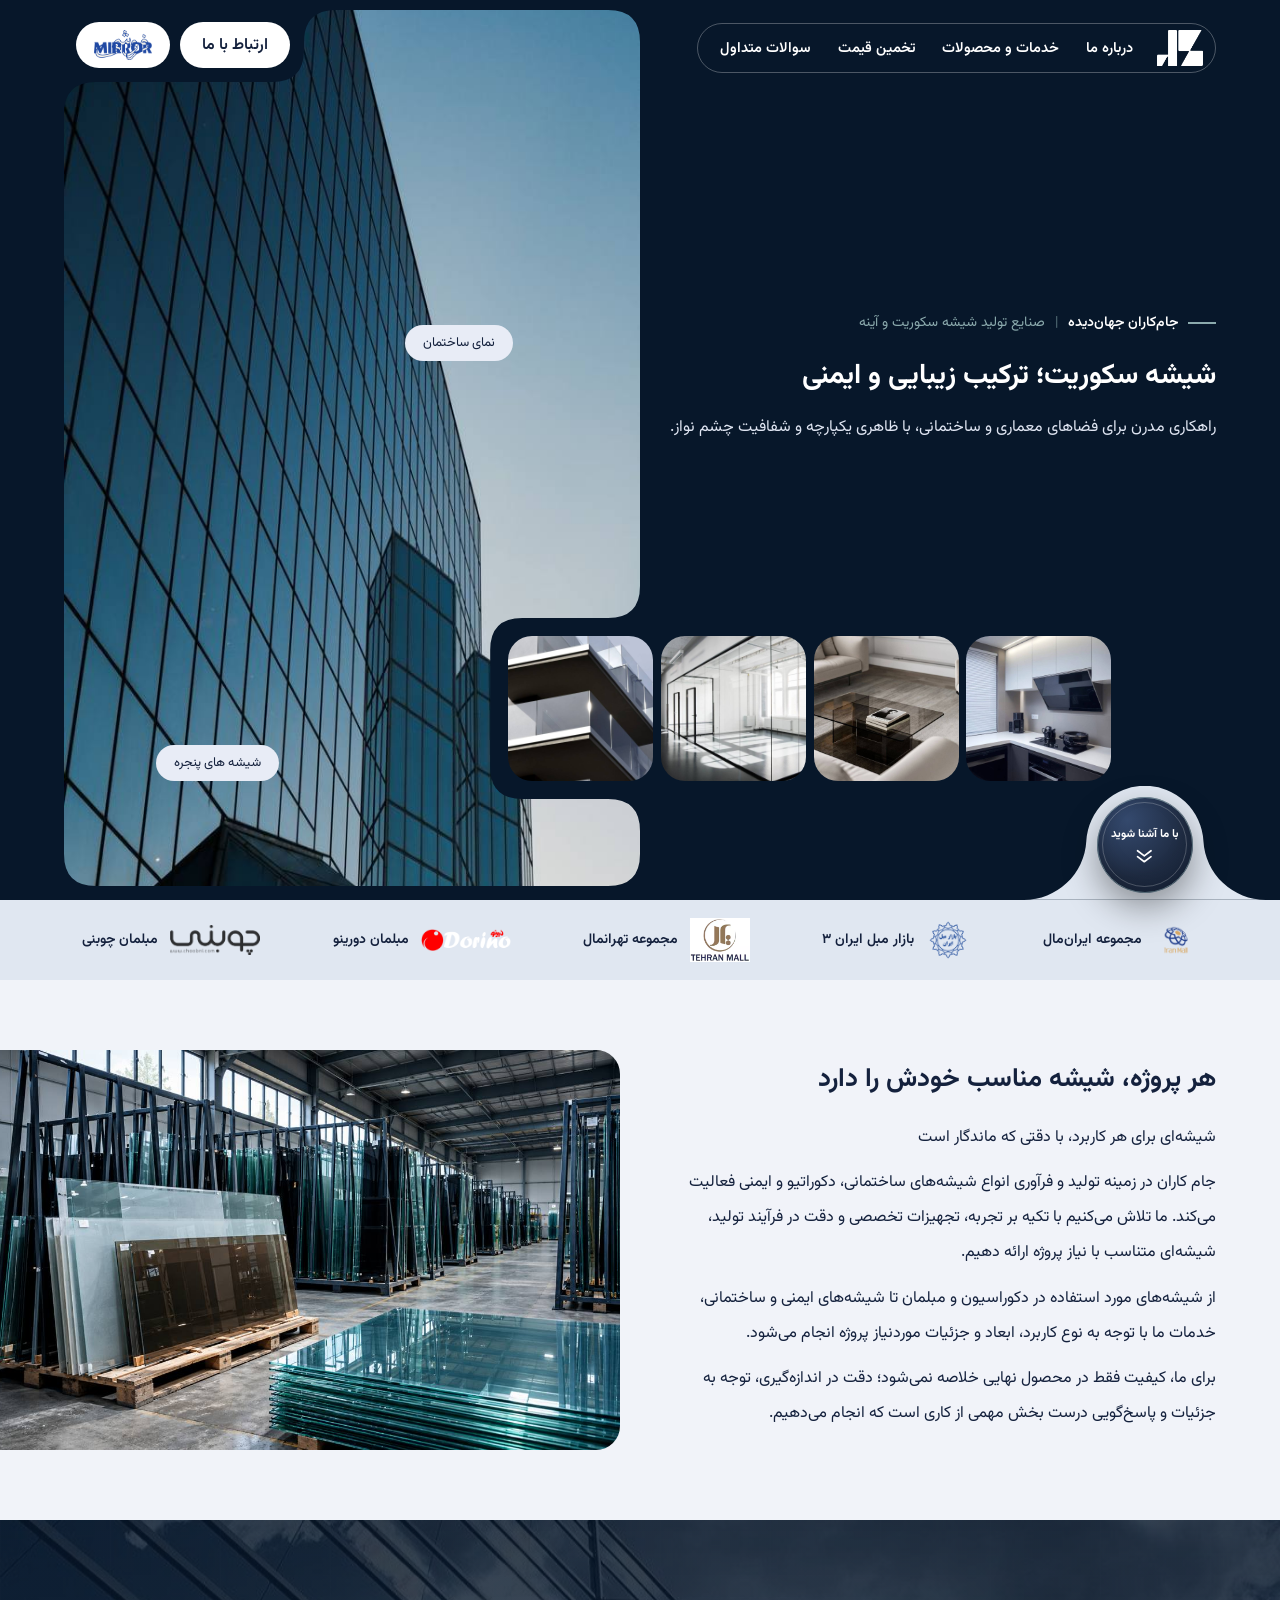
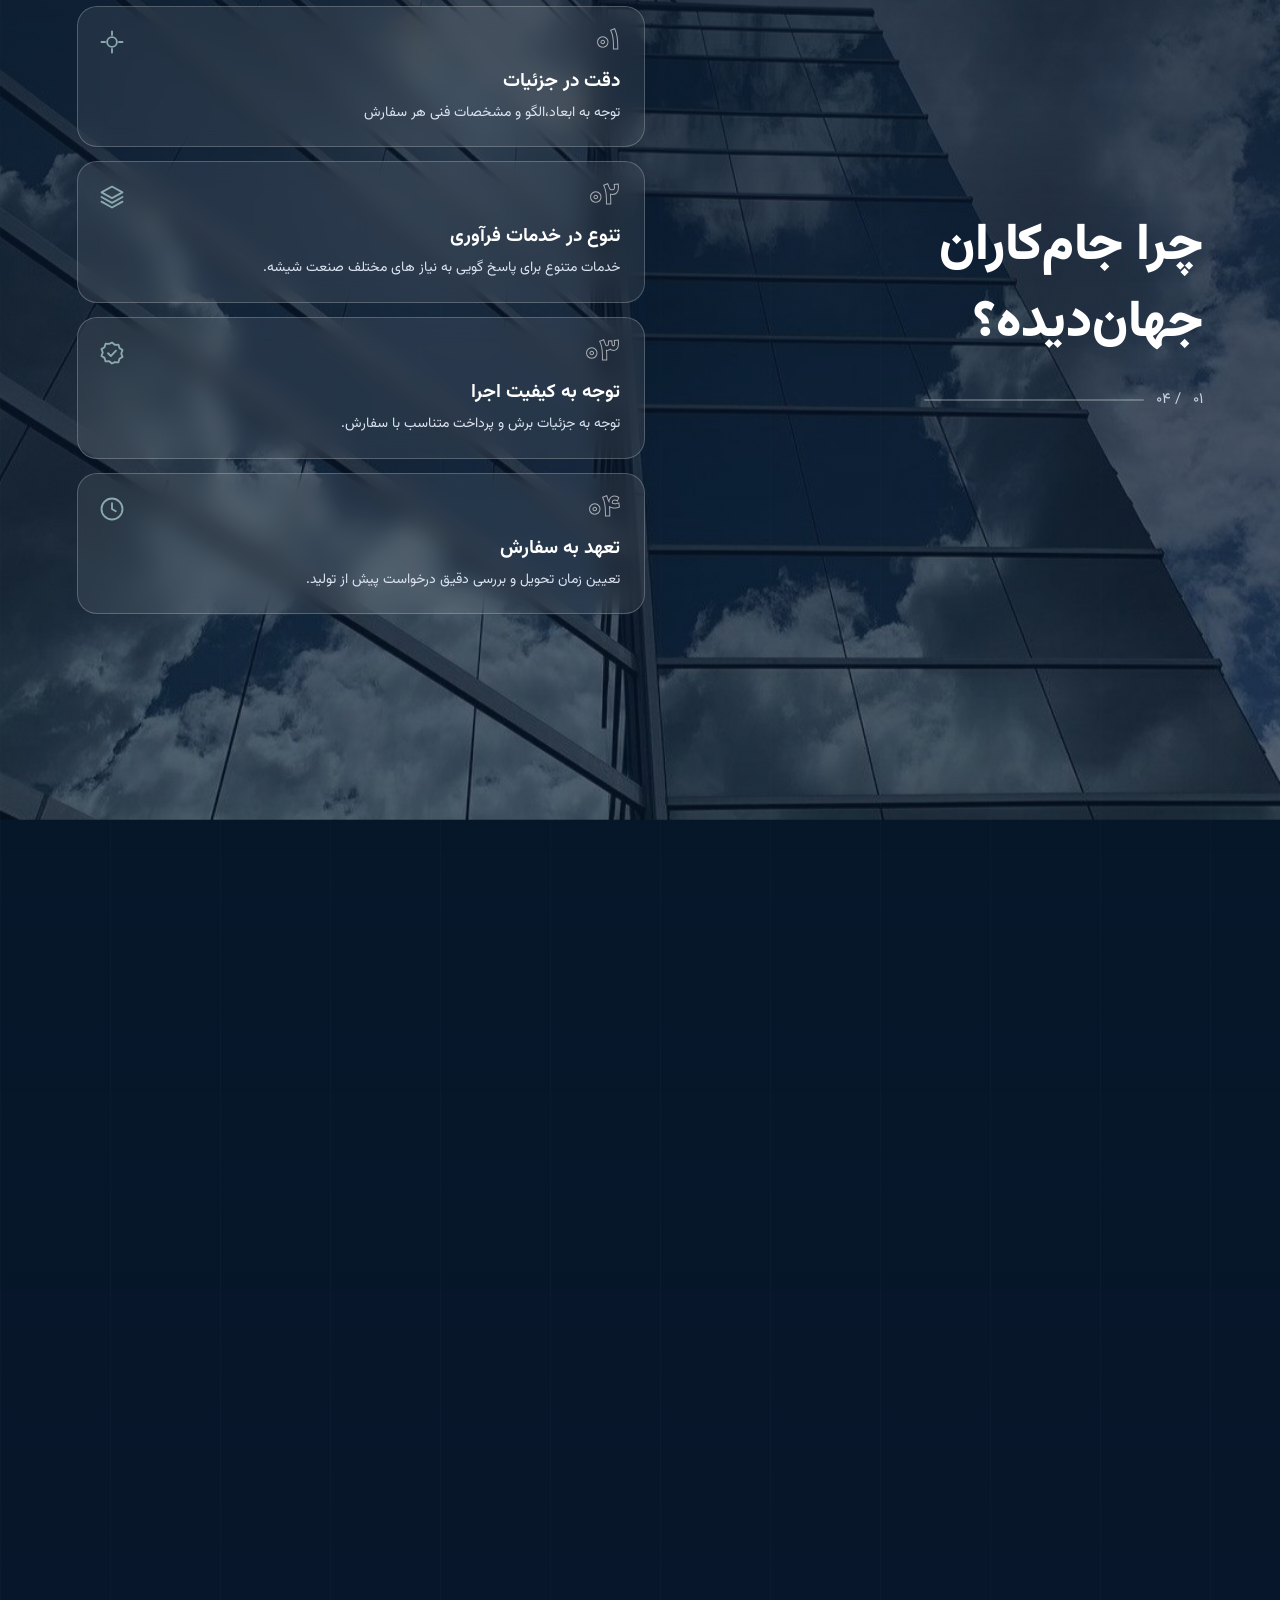
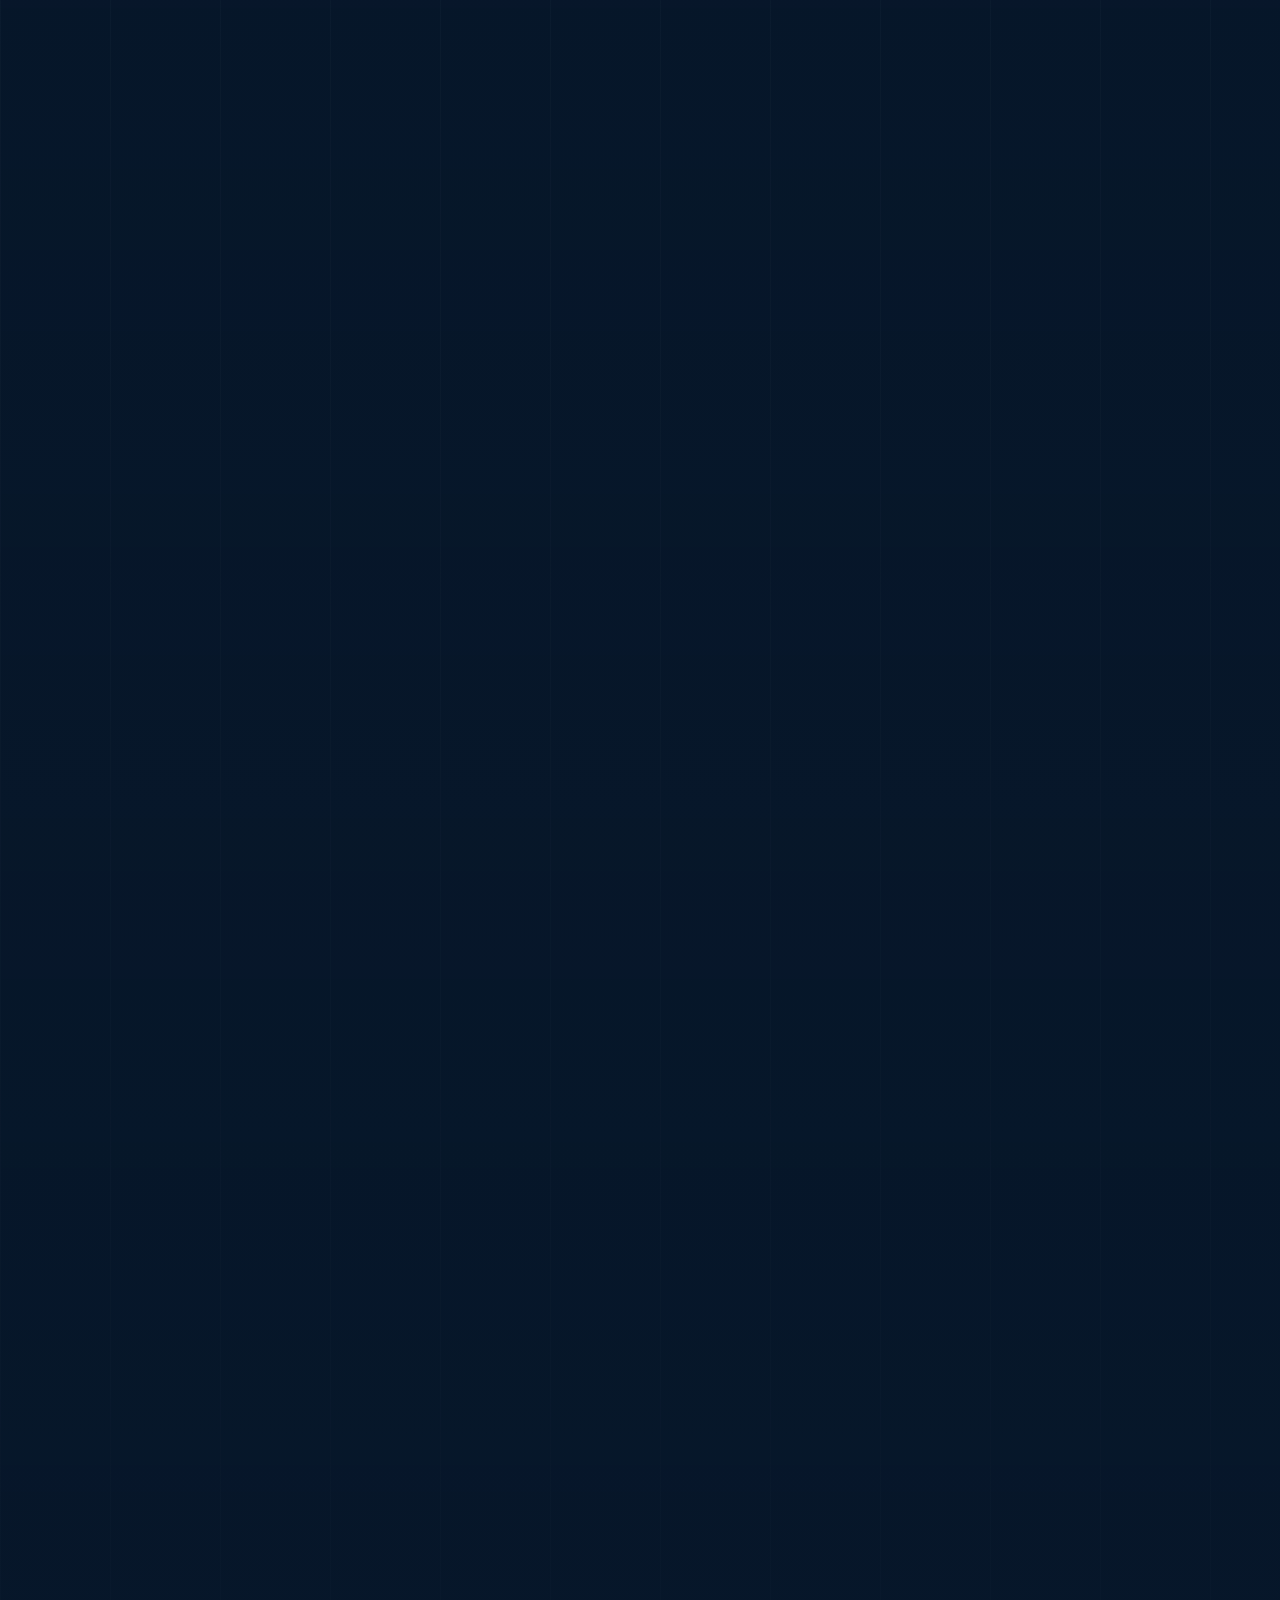
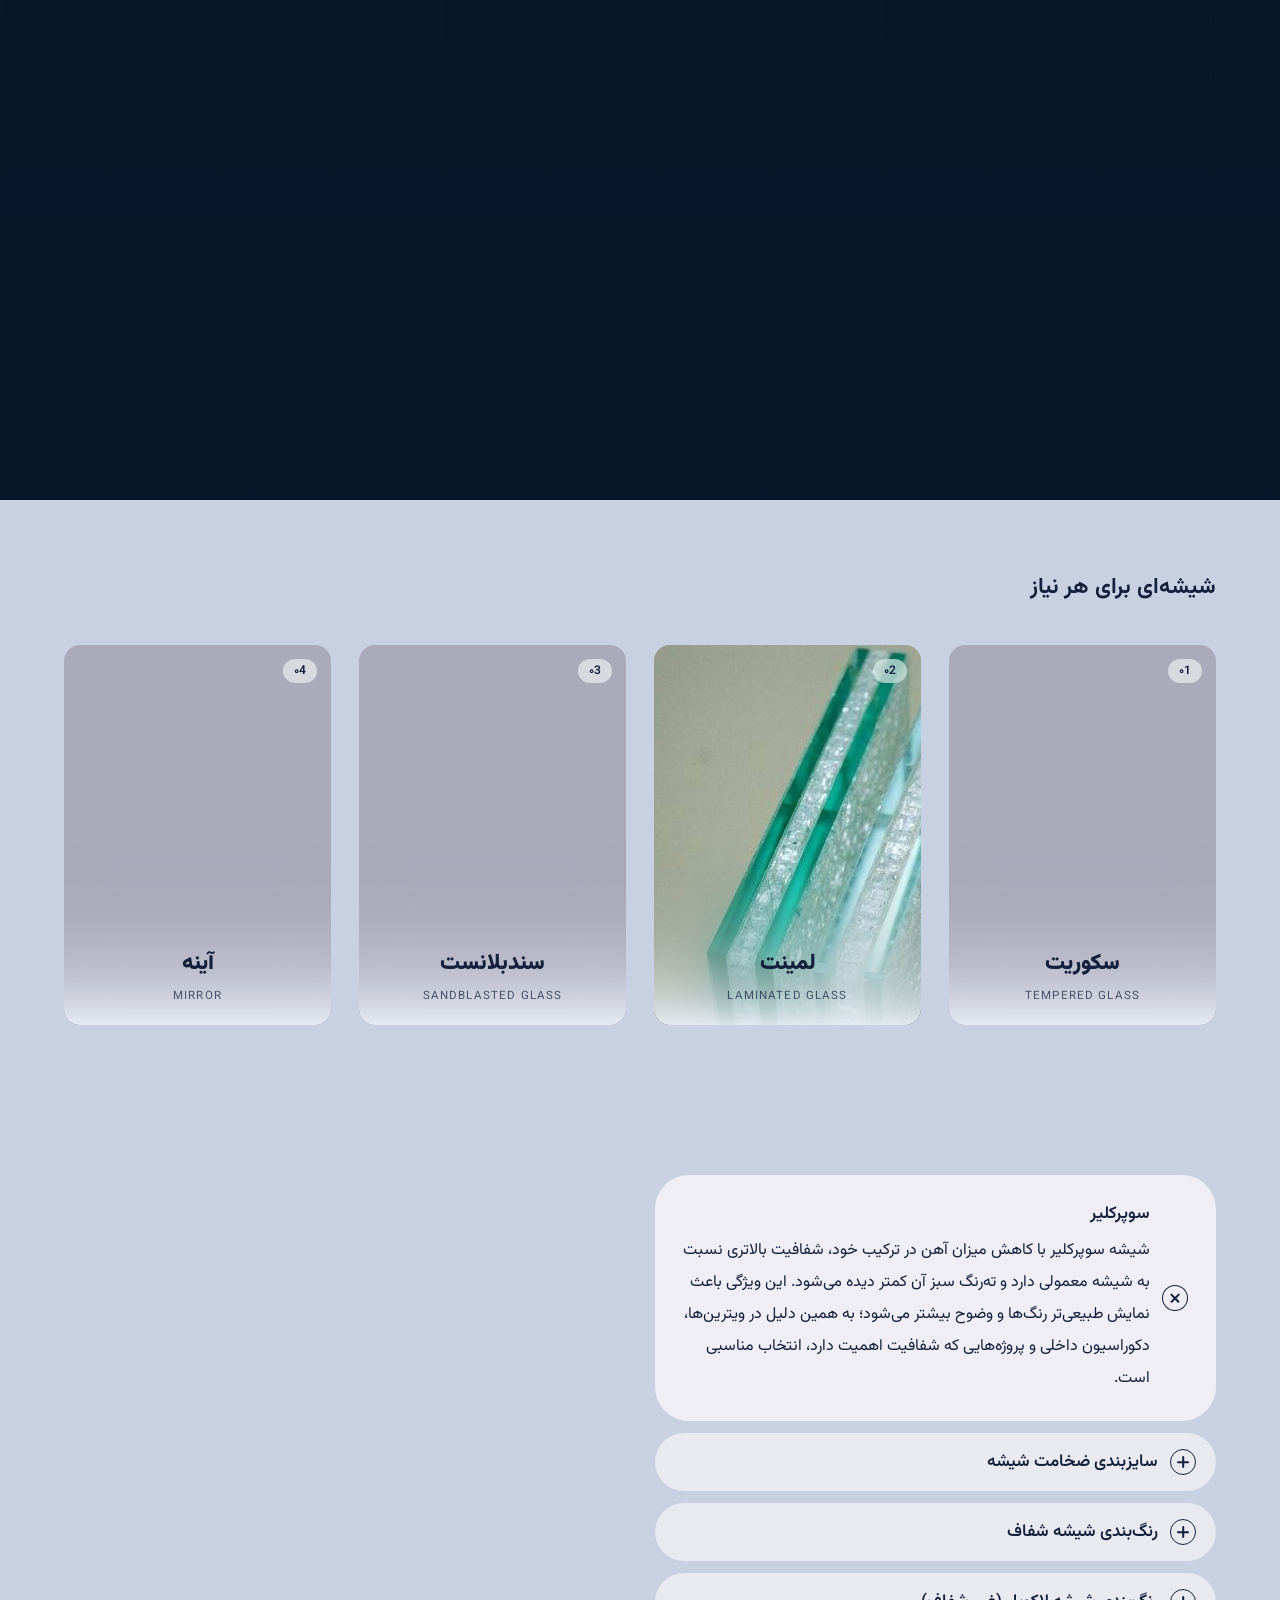
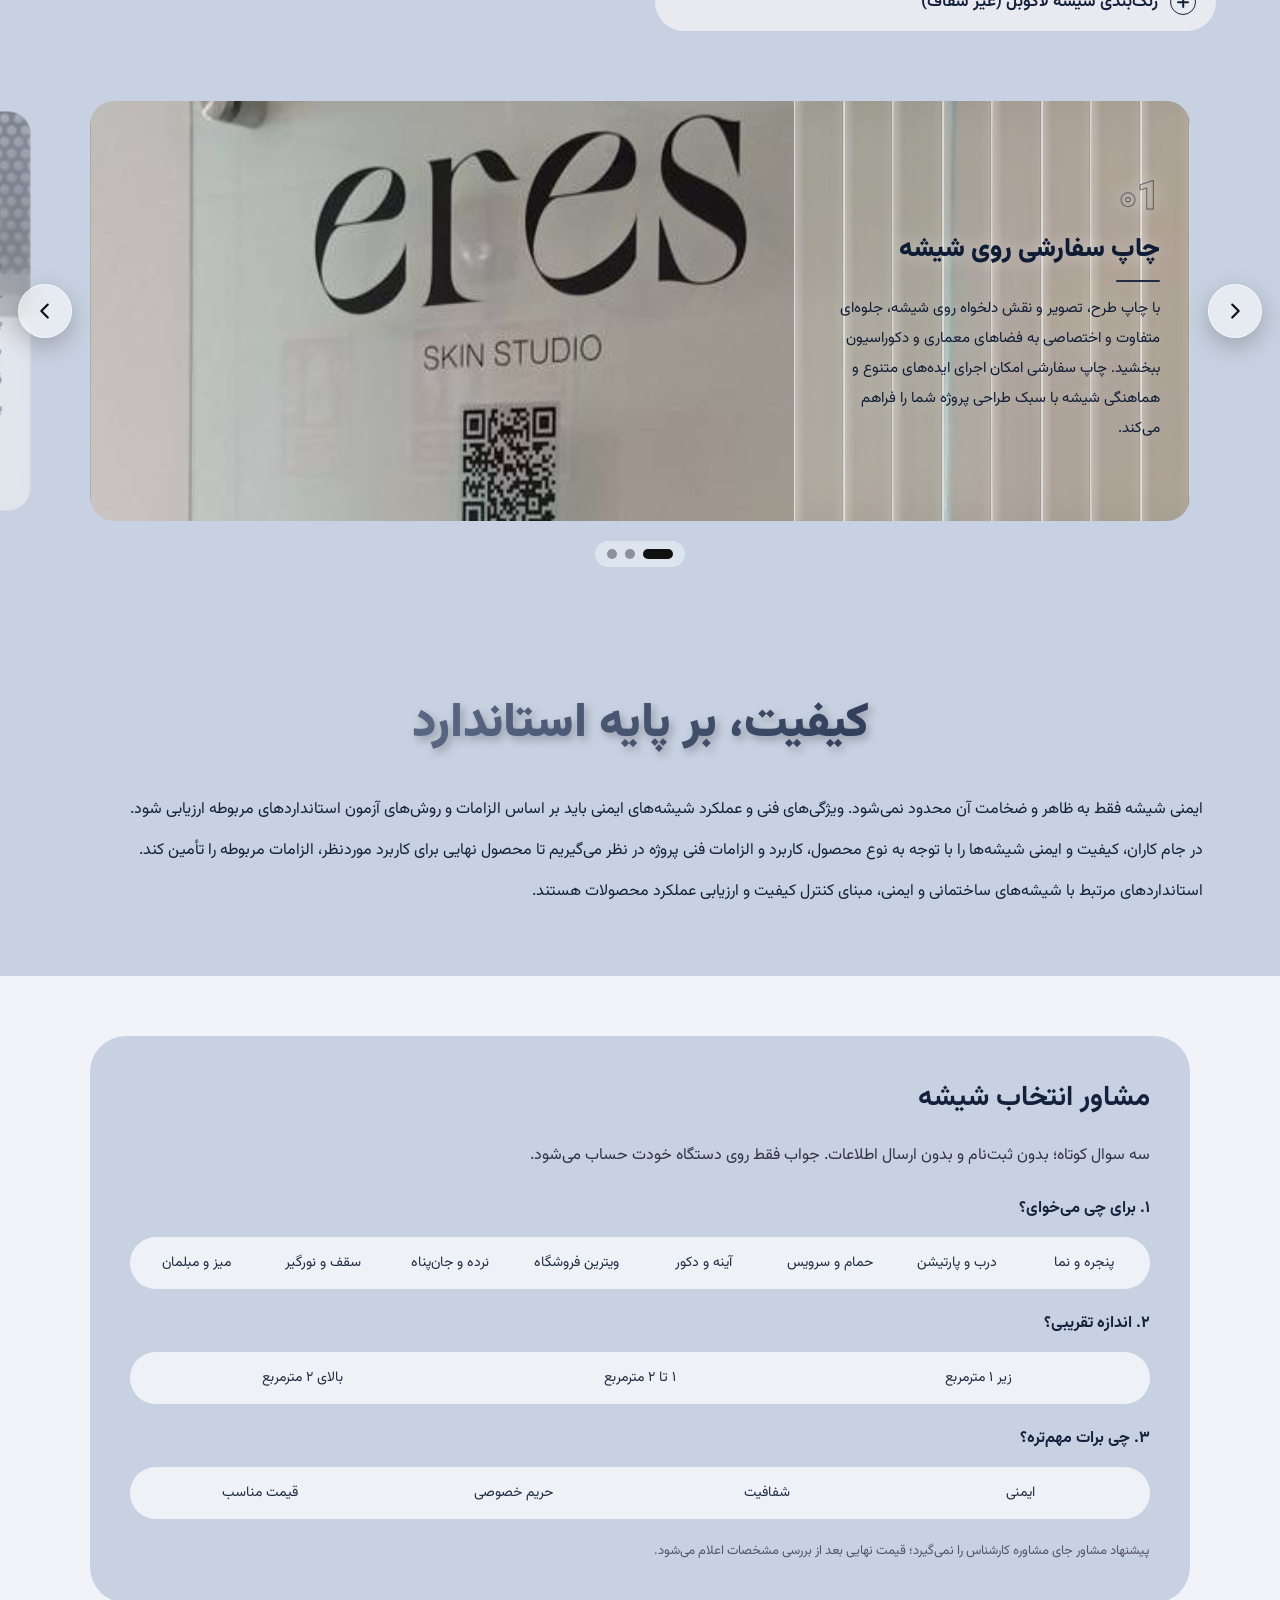
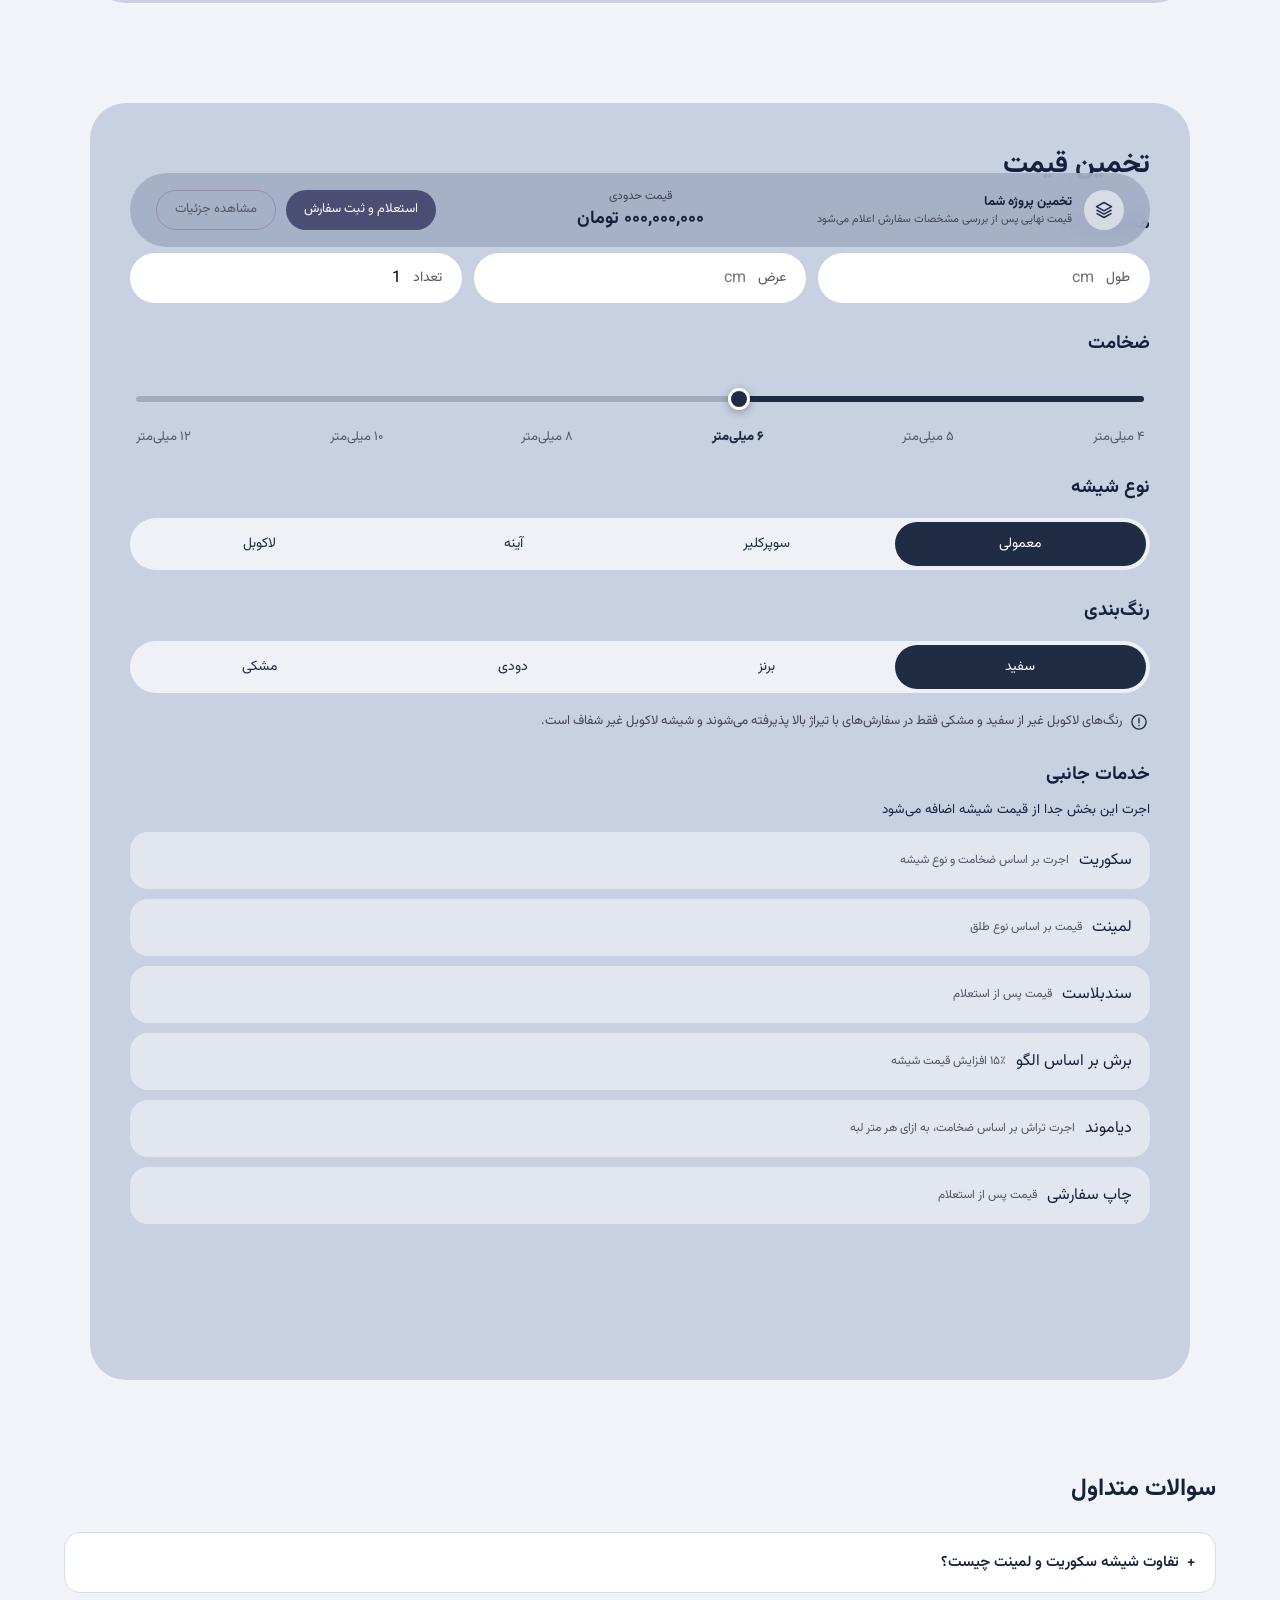
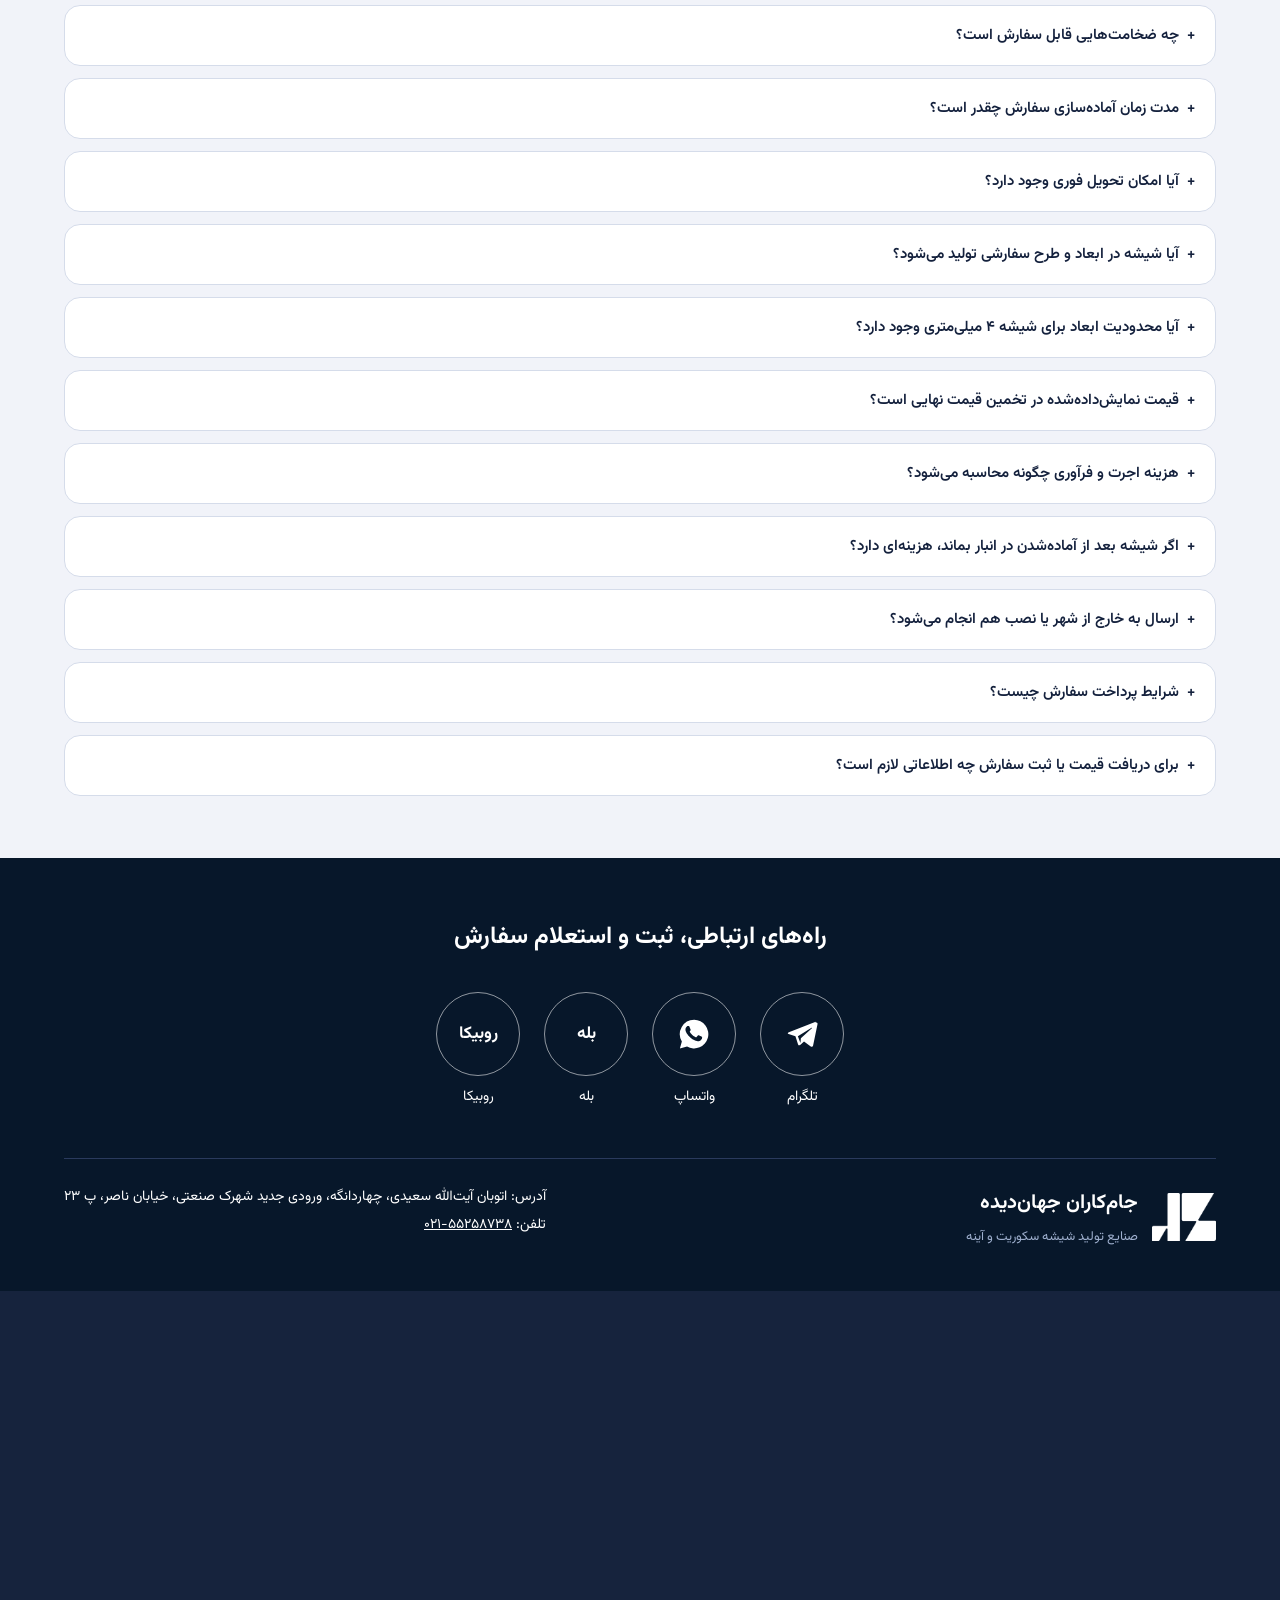
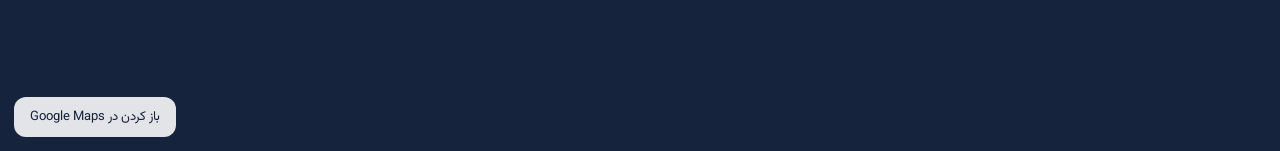
==== commit 7740e8ec: "Match advisor UI to price estimator card" ====
--- a/index.html
+++ b/index.html
@@ -10,7 +10,7 @@
 <meta property="og:url" content="https://masume1998.github.io/Jamkaran/">
 <script type="application/ld+json">{"@context":"https://schema.org","@type":"LocalBusiness","name":"جام‌کاران جهان‌دیده","description":"صنایع تولید شیشه سکوریت و آینه","telephone":"+982155258738","address":{"@type":"PostalAddress","streetAddress":"اتوبان آیت‌الله سعیدی، چهاردانگه، ورودی جدید شهرک صنعتی، خیابان ناصر، پ ۲۳","addressLocality":"تهران","addressCountry":"IR"},"url":"https://masume1998.github.io/Jamkaran/"}</script>
 <link href="https://fonts.googleapis.com/css2?family=Vazirmatn:wght@400;600;900&amp;display=swap" rel="stylesheet">
-<link rel="stylesheet" href="css/style.css?v=2"></head><body>
+<link rel="stylesheet" href="css/style.css?v=3"></head><body>
 <header id="hd"><nav><img class="logo" src="assets/img-76fe925819.png" id="lg" alt=""><a href="#about">درباره ما</a><a href="#prod">خدمات و محصولات</a><a href="#est">تخمین قیمت</a><a href="#faq">سوالات متداول</a></nav>
 </header>
 
--- a/css/style.css
+++ b/css/style.css
@@ -2857,13 +2857,13 @@
 }
 
 /* ---- مشاور انتخاب شیشه ---- */
-.adv{background:var(--light)}
-.advbox{background:#fff;border-radius:36px;padding:40px;max-width:1100px;margin:auto}
-.advbox h2{font-size:28px;margin-bottom:8px}
-.advsub{color:#556;line-height:2;margin-bottom:24px}
+.adv{background:var(--light);padding:60px 5vw 40px}
+.advbox{background:var(--blue);border-radius:36px;padding:40px;max-width:1100px;margin:auto;position:relative}
+.advbox h2{font-size:28px;margin-bottom:20px}
+.advsub{color:#334;line-height:2;margin-bottom:24px}
 .advbox h3{font-size:16px;margin:22px 0 10px}
 .advbox .seg{flex-wrap:wrap}
-.advout{margin-top:28px;border-top:1px solid #e3e7f0;padding-top:22px}
+.advout{margin-top:28px;background:rgba(255,255,255,.55);border-radius:24px;padding:22px 24px}
 .advk{font-size:12px;color:#4a8f7a}
 .advout h3{font-size:22px;margin:6px 0 12px}
 .advout ul{padding-inline-start:20px;line-height:2.1;color:#334}
@@ -2871,5 +2871,5 @@
 .advg{display:flex;gap:10px;flex-wrap:wrap;margin-top:18px}
 .advg .pr{background:#4a4e72;color:#fff;border-radius:30px;padding:12px 24px}
 .advg .dt{background:none;border:1px solid #98a;border-radius:30px;padding:12px 20px;color:#556}
-.advnote{margin-top:20px;font-size:13px;color:#778;line-height:1.9}
+.advnote{margin-top:20px;font-size:13px;color:#556;line-height:1.9}
 @media(max-width:800px){.advbox{padding:28px 20px}}
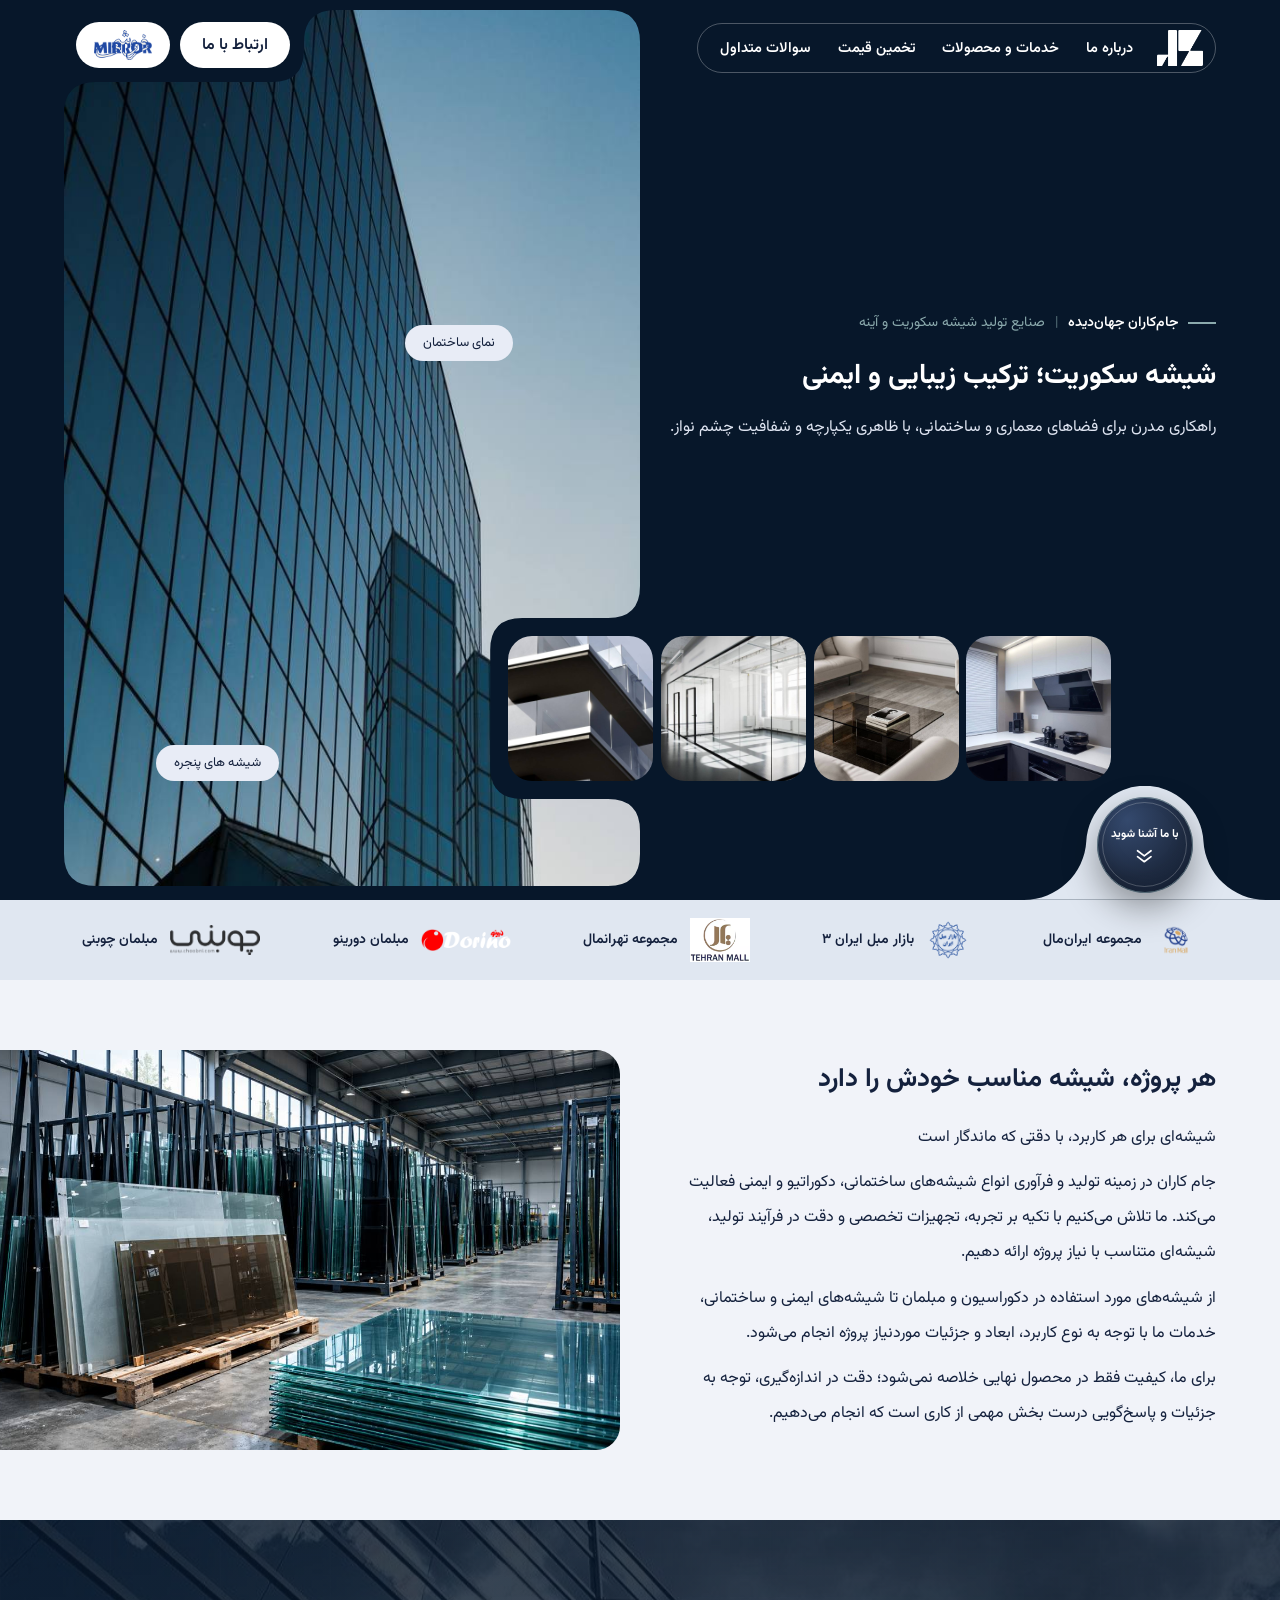
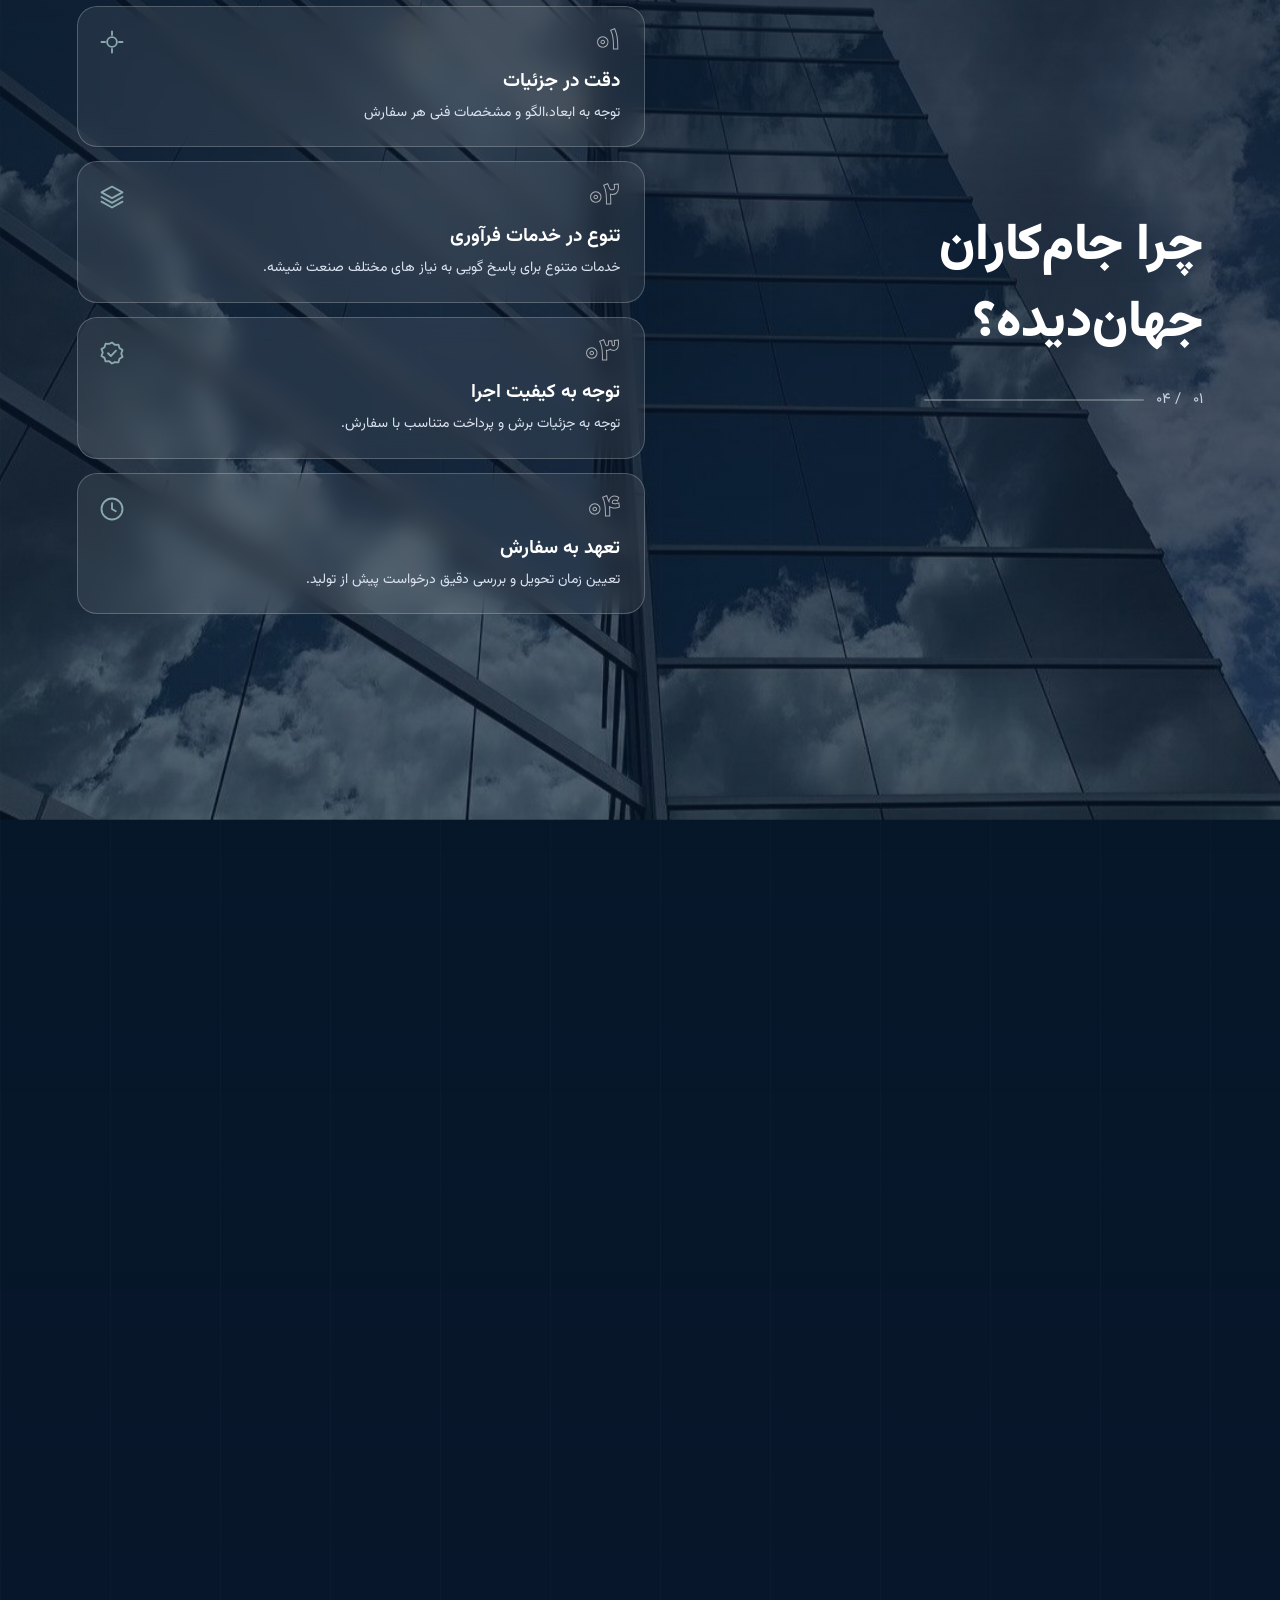
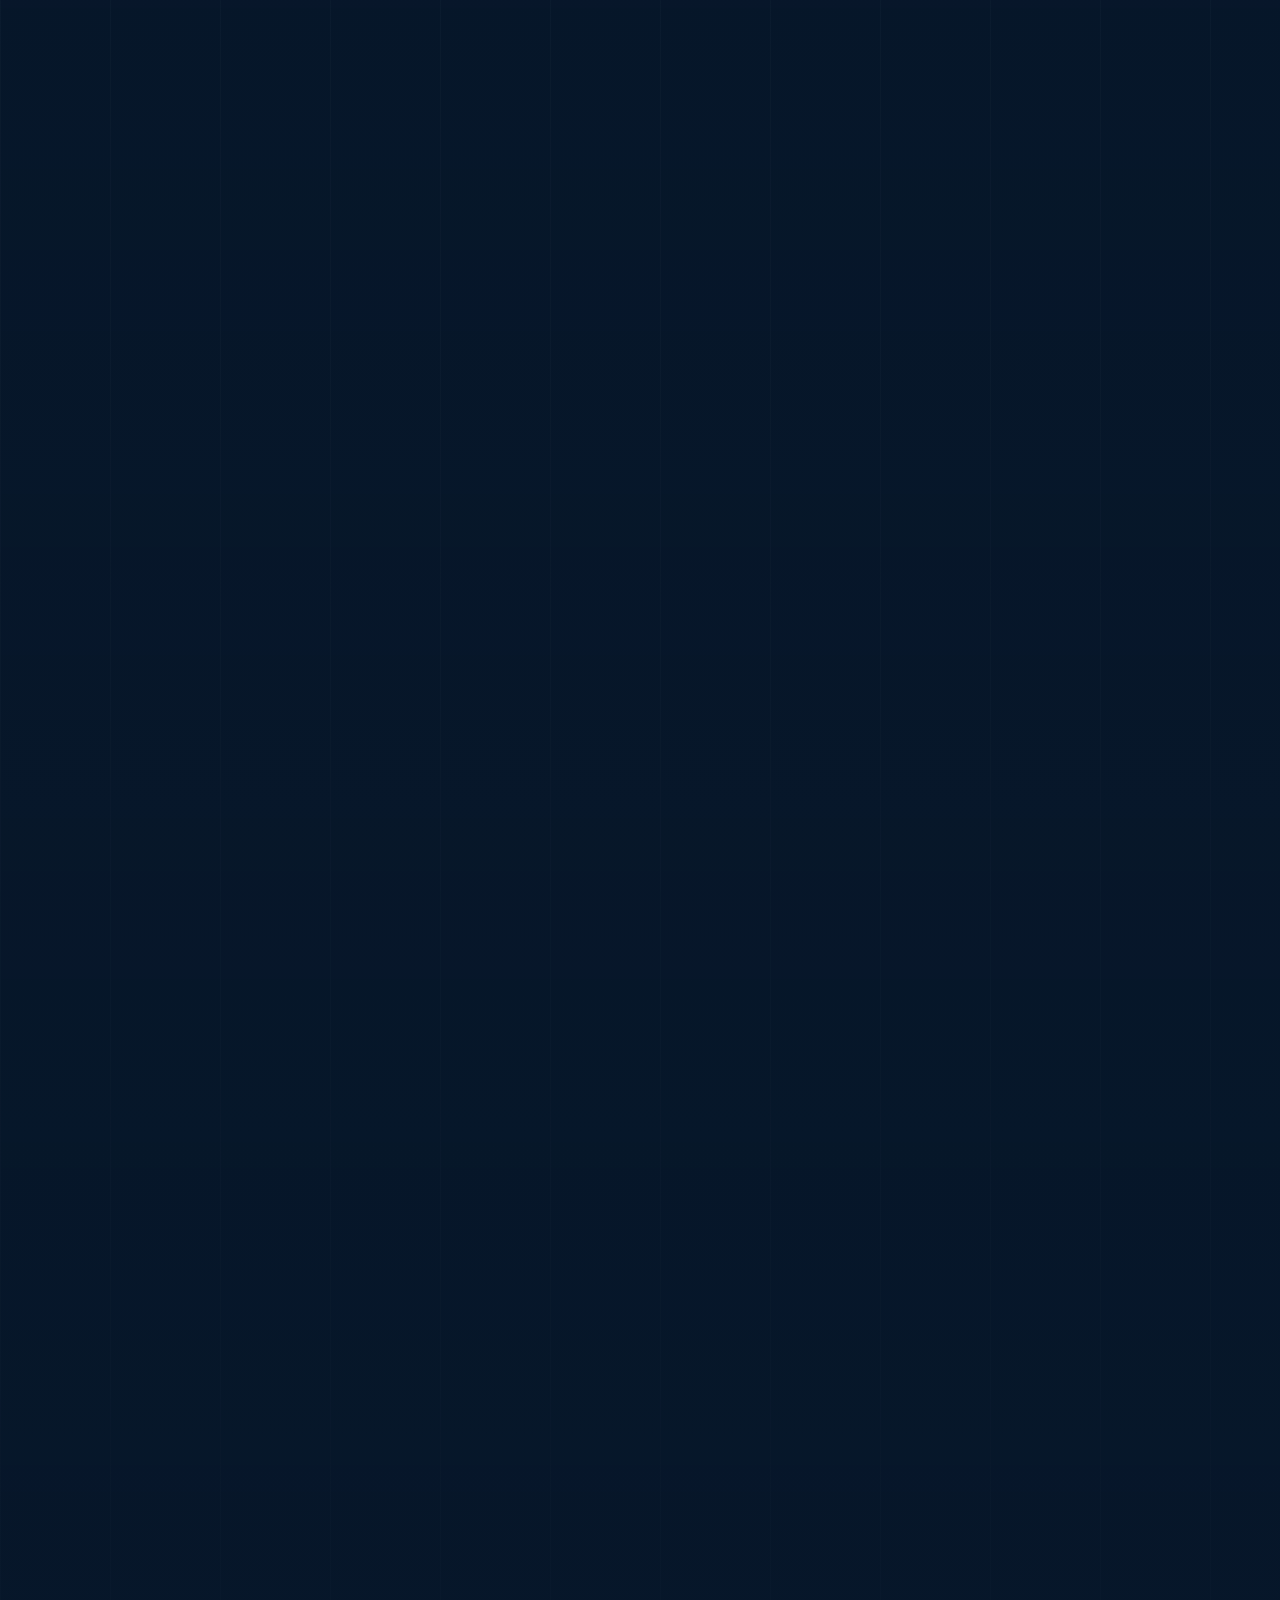
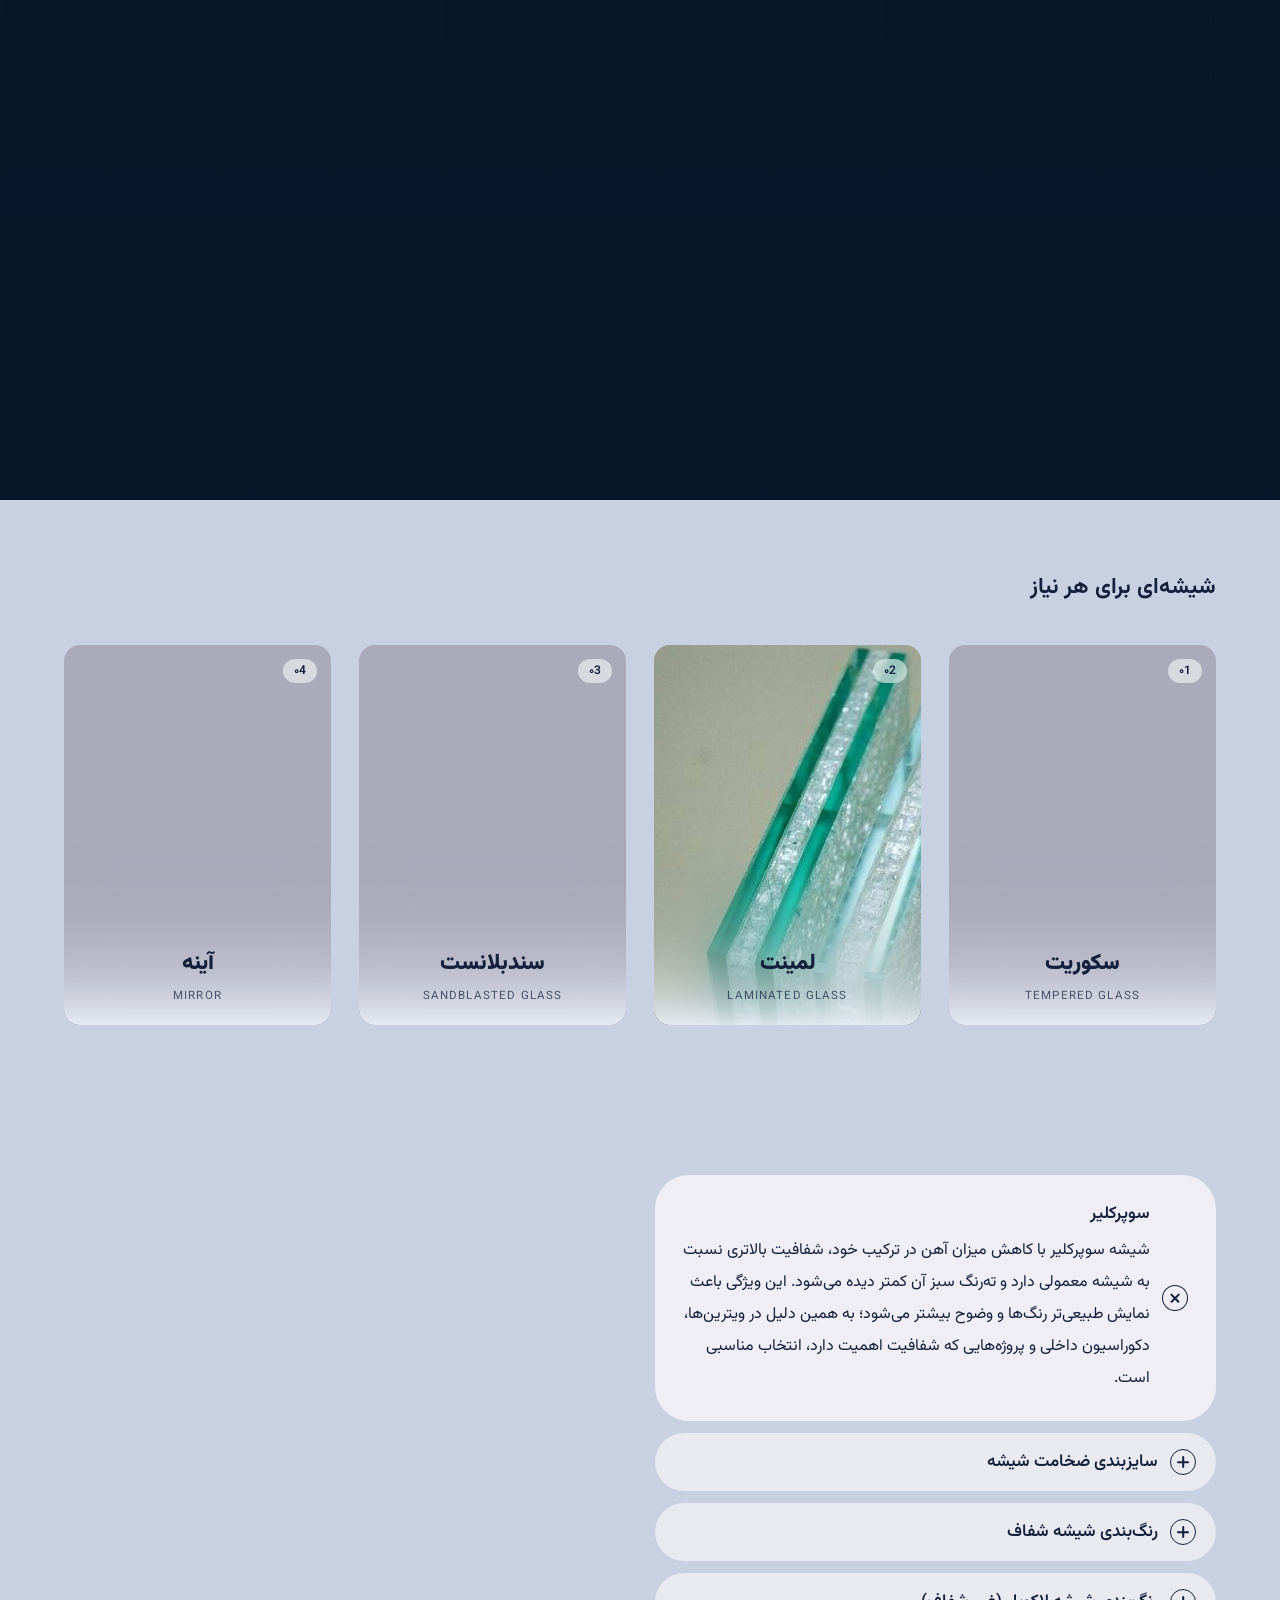
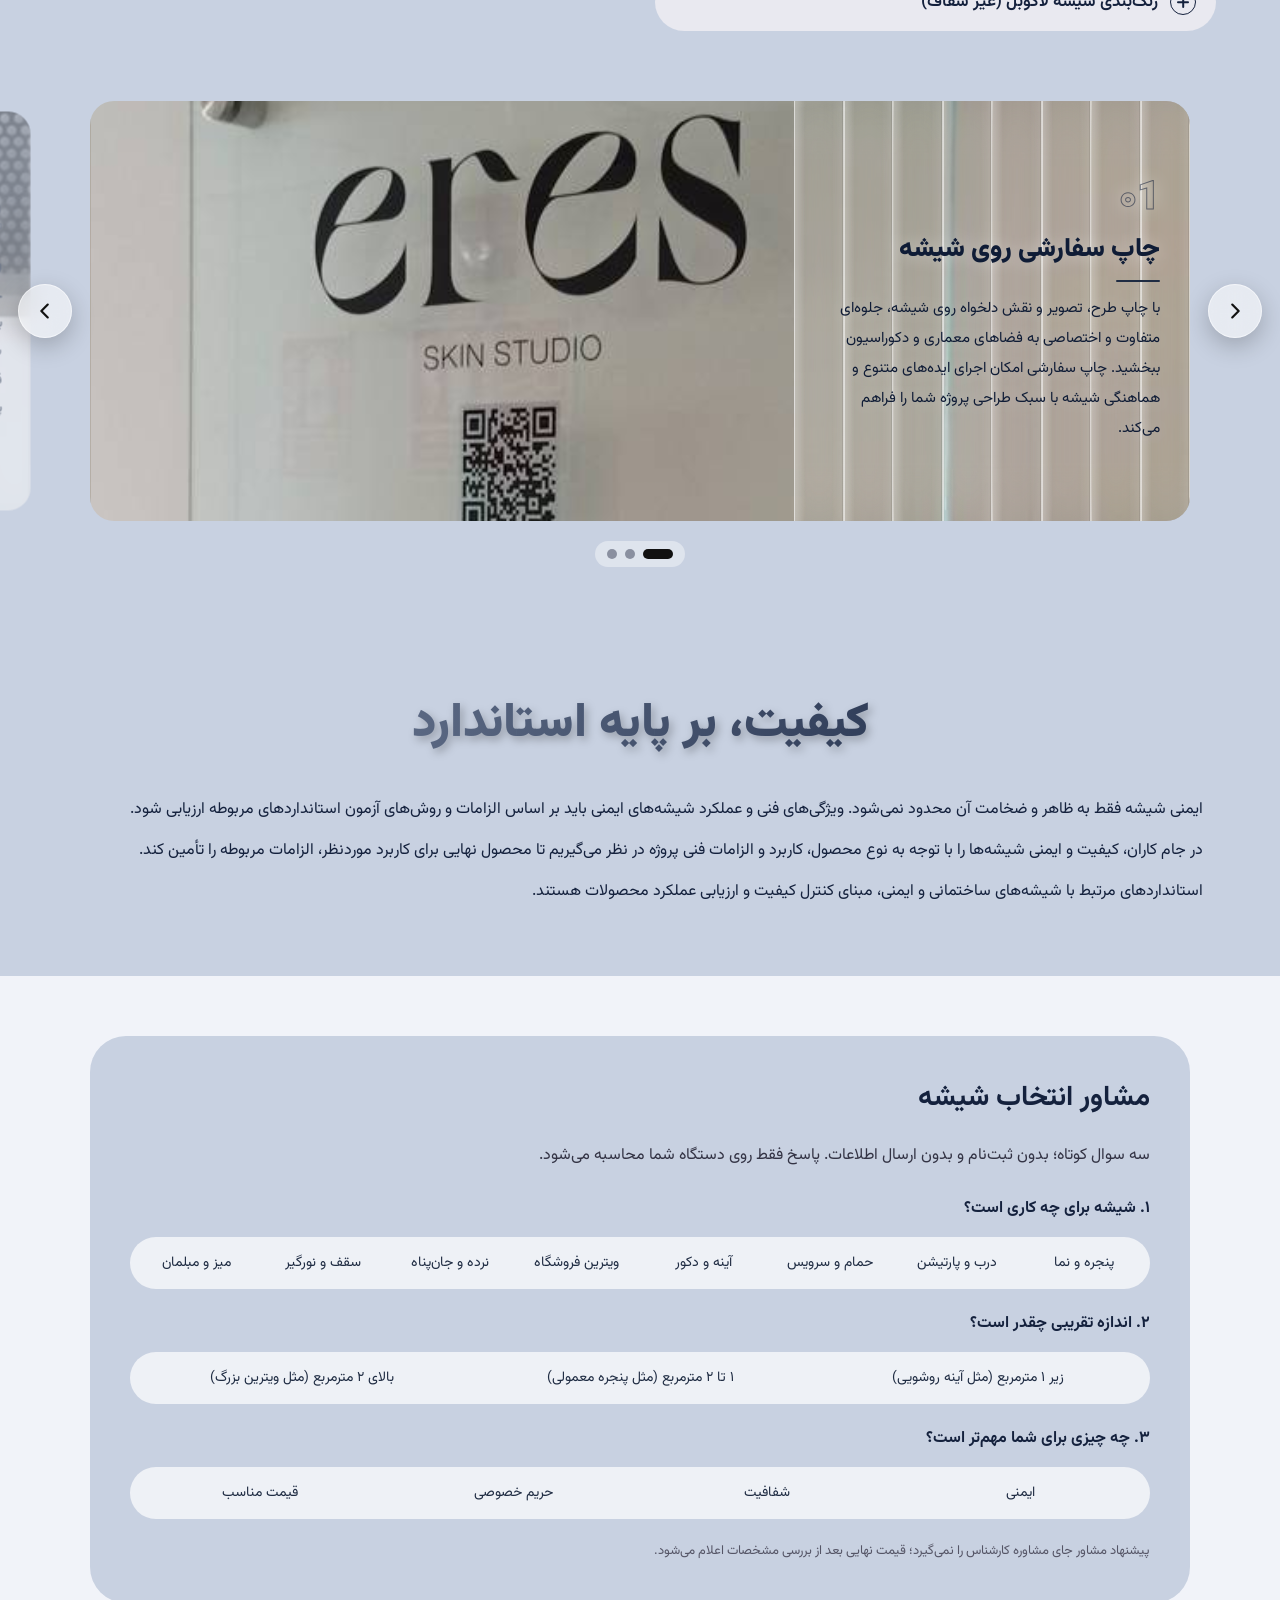
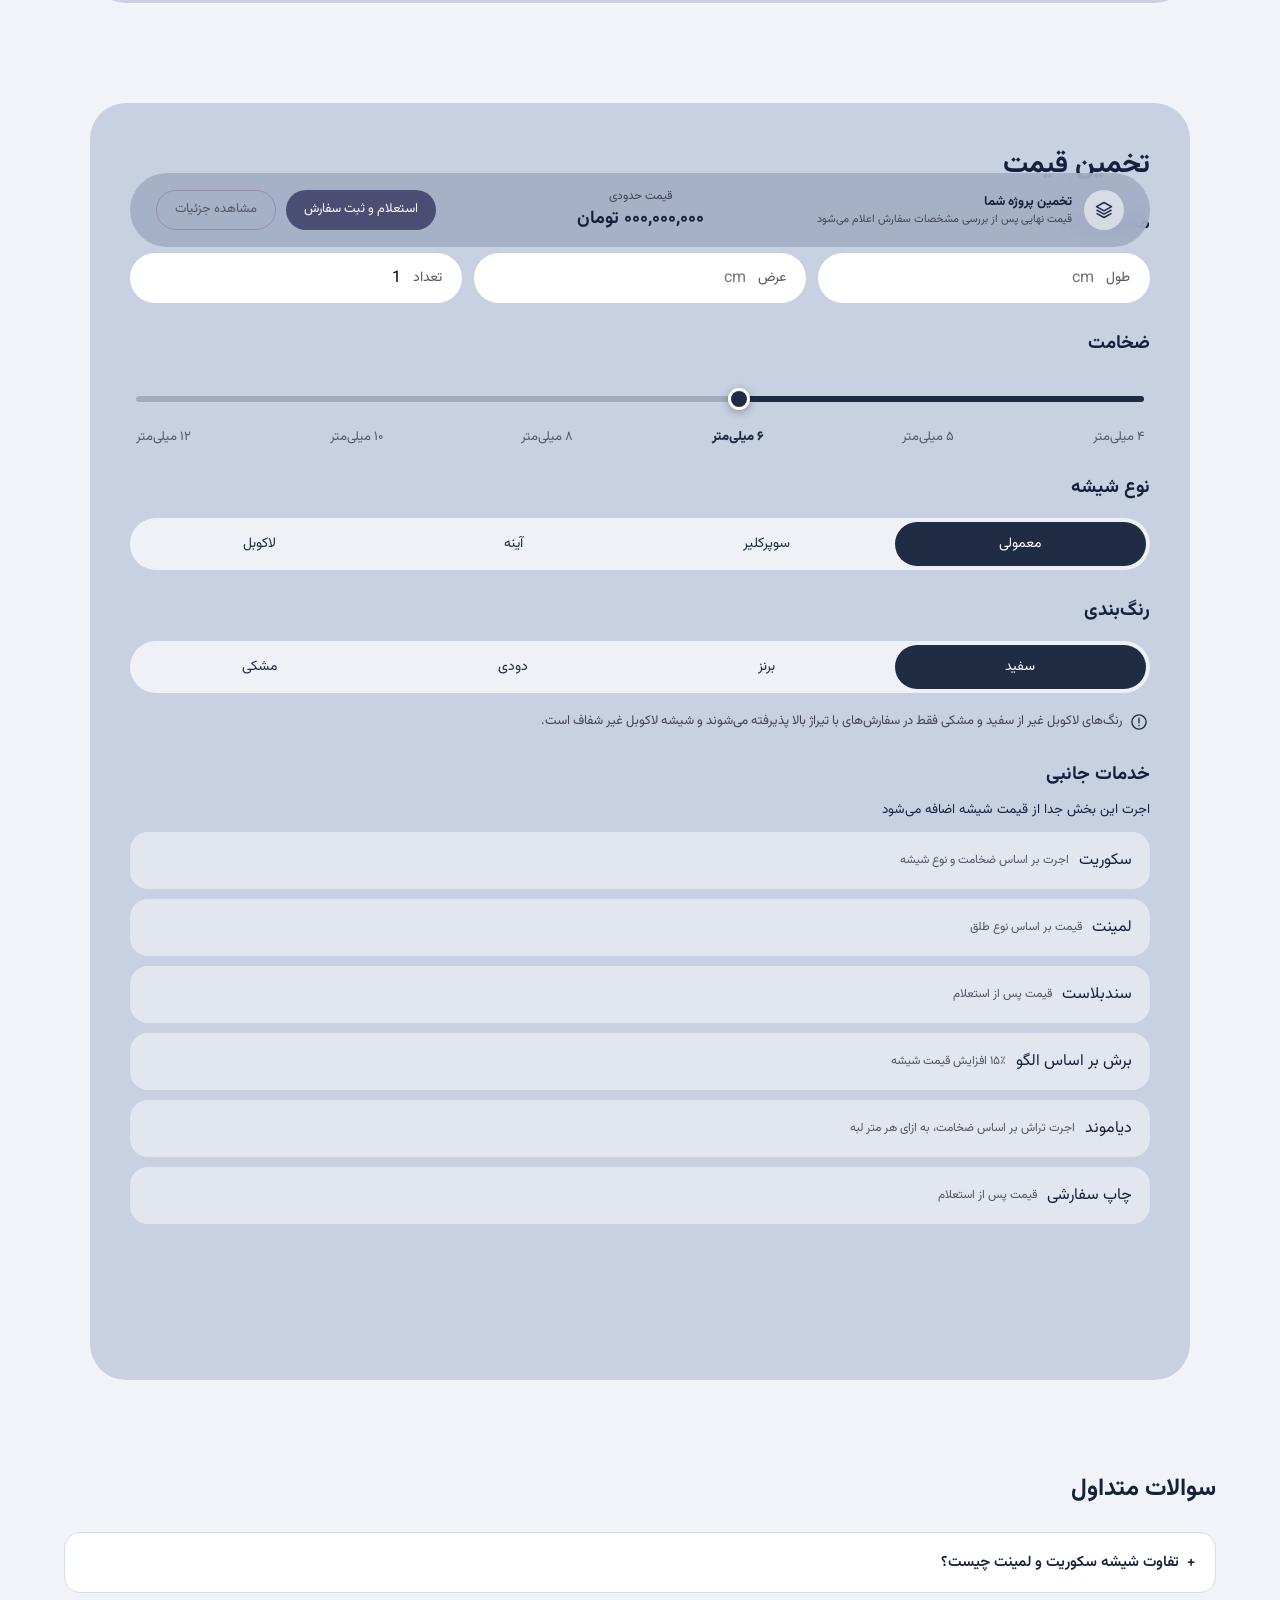
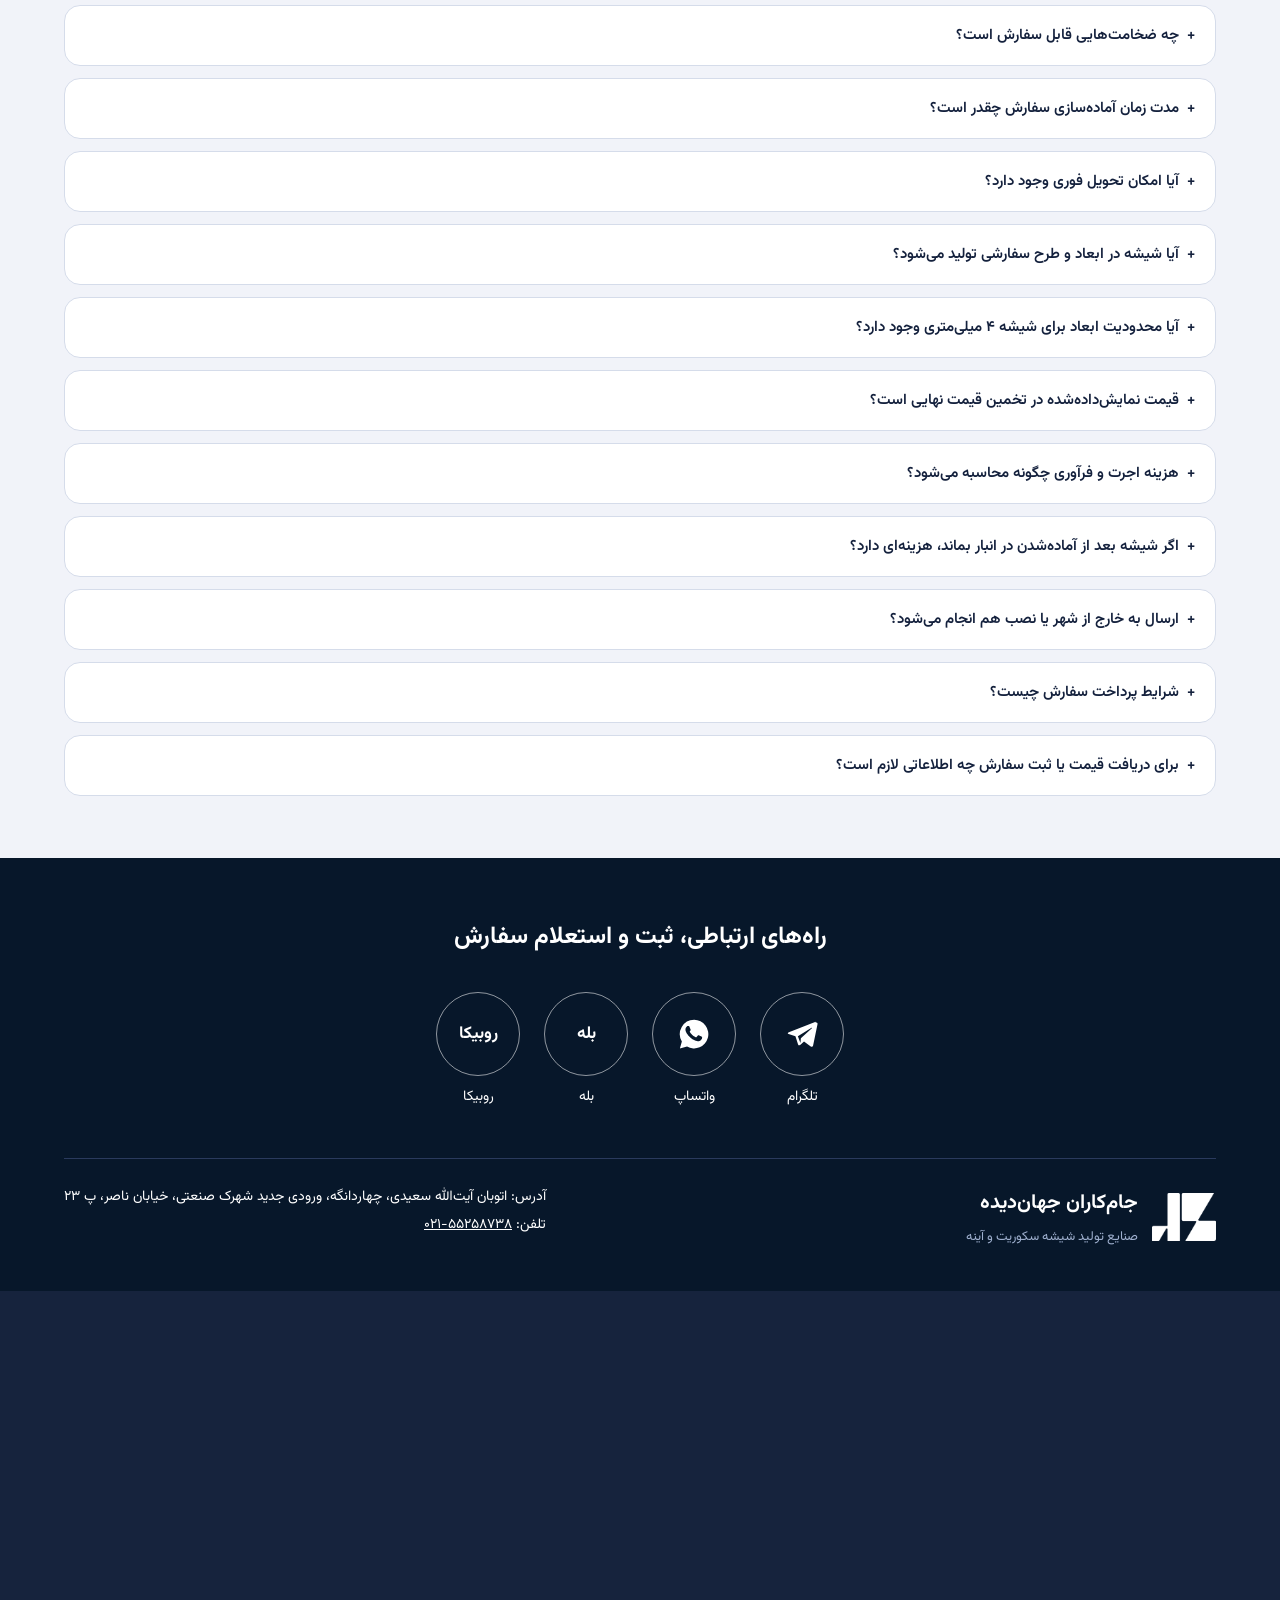
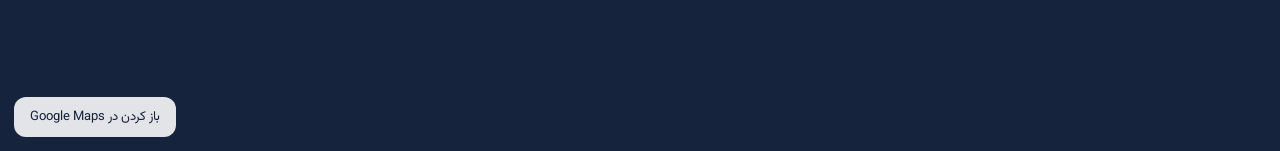
==== commit 6cce5f83: "مشاور انتخاب شیشه: لحن رسمی، مثال اندازه، توضیح ساده زیر پیشنهاد، دکمه‌های واضح‌تر و هشدار ملایم‌تر " ====
--- a/index.html
+++ b/index.html
@@ -10,7 +10,7 @@
 <meta property="og:url" content="https://masume1998.github.io/Jamkaran/">
 <script type="application/ld+json">{"@context":"https://schema.org","@type":"LocalBusiness","name":"جام‌کاران جهان‌دیده","description":"صنایع تولید شیشه سکوریت و آینه","telephone":"+982155258738","address":{"@type":"PostalAddress","streetAddress":"اتوبان آیت‌الله سعیدی، چهاردانگه، ورودی جدید شهرک صنعتی، خیابان ناصر، پ ۲۳","addressLocality":"تهران","addressCountry":"IR"},"url":"https://masume1998.github.io/Jamkaran/"}</script>
 <link href="https://fonts.googleapis.com/css2?family=Vazirmatn:wght@400;600;900&amp;display=swap" rel="stylesheet">
-<link rel="stylesheet" href="css/style.css?v=3"></head><body>
+<link rel="stylesheet" href="css/style.css?v=4"></head><body>
 <header id="hd"><nav><img class="logo" src="assets/img-76fe925819.png" id="lg" alt=""><a href="#about">درباره ما</a><a href="#prod">خدمات و محصولات</a><a href="#est">تخمین قیمت</a><a href="#faq">سوالات متداول</a></nav>
 </header>
 
@@ -34,11 +34,11 @@
 <section class="sv"><div class="sw rv" id="sw" style="transition-delay: 0s;"><div class="sl" style="background-position:50% 45%"><div class="fl"><i></i><i></i><i></i><i></i><i></i><i></i><i></i><i></i><div><span class="no">۰1</span><h3 style="font-size:24px;margin-bottom:12px">چاپ سفارشی روی شیشه</h3><p style="line-height:2;font-size:14px">با چاپ طرح، تصویر و نقش دلخواه روی شیشه، جلوه‌ای متفاوت و اختصاصی به فضاهای معماری و دکوراسیون ببخشید. چاپ سفارشی امکان اجرای ایده‌های متنوع و هماهنگی شیشه با سبک طراحی پروژه شما را فراهم می‌کند.</p></div></div></div><div class="sl" style="background-position:50% 50%"><div class="fl"><i></i><i></i><i></i><i></i><i></i><i></i><i></i><i></i><div><span class="no">۰2</span><h3 style="font-size:24px;margin-bottom:12px">برش شیشه بر اساس الگو</h3><p style="line-height:2;font-size:14px">برای طرح‌هایی فراتر از ابعاد و فرم‌های استاندارد، برش شیشه بر اساس الگوی موردنظر شما انجام می‌شود. این قابلیت امکان اجرای فرم‌های خاص و جزئیات سفارشی را در پروژه‌های دکوراتیو و معماری فراهم می‌کند.</p></div></div></div><div class="sl" style="background-position:50% 50%"><div class="fl"><i></i><i></i><i></i><i></i><i></i><i></i><i></i><i></i><div><span class="no">۰3</span><h3 style="font-size:24px;margin-bottom:12px">پرداخت دیاموند</h3><p style="line-height:2;font-size:14px">پرداخت لبه شیشه، علاوه بر ایجاد ظاهری تمیز و دقیق، متناسب با نوع کاربرد و طراحی پروژه انتخاب می‌شود.</p></div></div></div></div><div class="dots rv" id="dots" style="transition-delay: 0.09s;"><b class="on"></b><b></b><b></b></div><button class="sa prev" aria-label="قبلی"><svg viewBox="0 0 24 24"><path d="M9 5l7 7-7 7"></path></svg></button><button class="sa next" aria-label="بعدی"><svg viewBox="0 0 24 24"><path d="M15 5l-7 7 7 7"></path></svg></button></section><section class="q"><h2 class="rv" style="transition-delay: 0.09s;">کیفیت، بر پایه استاندارد</h2><p class="rv" style="transition-delay: 0.18s;">ایمنی شیشه فقط به ظاهر و ضخامت آن محدود نمی‌شود. ویژگی‌های فنی و عملکرد شیشه‌های ایمنی باید بر اساس الزامات و روش‌های آزمون استانداردهای مربوطه ارزیابی شود.</p><p class="rv" style="transition-delay: 0.27s;">در جام کاران، کیفیت و ایمنی شیشه‌ها را با توجه به نوع محصول، کاربرد و الزامات فنی پروژه در نظر می‌گیریم تا محصول نهایی برای کاربرد موردنظر، الزامات مربوطه را تأمین کند.</p><p class="rv" style="transition-delay: 0.36s;">استانداردهای مرتبط با شیشه‌های ساختمانی و ایمنی، مبنای کنترل کیفیت و ارزیابی عملکرد محصولات هستند.</p></section>
 
 
-<section id="advisor" class="adv pad"><div class="advbox rv"><h2>مشاور انتخاب شیشه</h2><p class="advsub">سه سوال کوتاه؛ بدون ثبت‌نام و بدون ارسال اطلاعات. جواب فقط روی دستگاه خودت حساب می‌شود.</p>
-<h3>۱. برای چی می‌خوای؟</h3><div class="seg" id="advUse"><button data-v="window">پنجره و نما</button><button data-v="door">درب و پارتیشن</button><button data-v="shower">حمام و سرویس</button><button data-v="mirror">آینه و دکور</button><button data-v="vitrine">ویترین فروشگاه</button><button data-v="railing">نرده و جان‌پناه</button><button data-v="skylight">سقف و نورگیر</button><button data-v="table">میز و مبلمان</button></div>
-<h3>۲. اندازه تقریبی؟</h3><div class="seg" id="advSize"><button data-v="small">زیر ۱ مترمربع</button><button data-v="medium">۱ تا ۲ مترمربع</button><button data-v="large">بالای ۲ مترمربع</button></div>
-<h3>۳. چی برات مهم‌تره؟</h3><div class="seg" id="advPrio"><button data-v="safety">ایمنی</button><button data-v="clear">شفافیت</button><button data-v="privacy">حریم خصوصی</button><button data-v="cheap">قیمت مناسب</button></div>
-<div class="advout" id="advOut" hidden><b class="advk">پیشنهاد مشاور</b><h3 id="advTitle"></h3><ul id="advReasons"></ul><p class="advwarn" id="advWarn" hidden></p><div class="advg"><button class="pr" id="advApply">اعمال در تخمین قیمت</button><button class="dt" id="advCopy">کپی مشخصات</button></div></div>
+<section id="advisor" class="adv pad"><div class="advbox rv"><h2>مشاور انتخاب شیشه</h2><p class="advsub">سه سوال کوتاه؛ بدون ثبت‌نام و بدون ارسال اطلاعات. پاسخ فقط روی دستگاه شما محاسبه می‌شود.</p>
+<h3>۱. شیشه برای چه کاری است؟</h3><div class="seg" id="advUse"><button data-v="window">پنجره و نما</button><button data-v="door">درب و پارتیشن</button><button data-v="shower">حمام و سرویس</button><button data-v="mirror">آینه و دکور</button><button data-v="vitrine">ویترین فروشگاه</button><button data-v="railing">نرده و جان‌پناه</button><button data-v="skylight">سقف و نورگیر</button><button data-v="table">میز و مبلمان</button></div>
+<h3>۲. اندازه تقریبی چقدر است؟</h3><div class="seg" id="advSize"><button data-v="small">زیر ۱ مترمربع (مثل آینه روشویی)</button><button data-v="medium">۱ تا ۲ مترمربع (مثل پنجره معمولی)</button><button data-v="large">بالای ۲ مترمربع (مثل ویترین بزرگ)</button></div>
+<h3>۳. چه چیزی برای شما مهم‌تر است؟</h3><div class="seg" id="advPrio"><button data-v="safety">ایمنی</button><button data-v="clear">شفافیت</button><button data-v="privacy">حریم خصوصی</button><button data-v="cheap">قیمت مناسب</button></div>
+<div class="advout" id="advOut" hidden><b class="advk">پیشنهاد مشاور</b><h3 id="advTitle"></h3><p class="advplain" id="advPlain"></p><ul id="advReasons"></ul><p class="advwarn" id="advWarn" hidden></p><div class="advg"><button class="pr" id="advApply">تخمین قیمت با همین مشخصات</button><button class="dt" id="advCopy">کپی نتیجه مشاور</button></div></div>
 <p class="advnote">پیشنهاد مشاور جای مشاوره کارشناس را نمی‌گیرد؛ قیمت نهایی بعد از بررسی مشخصات اعلام می‌شود.</p></div></section>
 
 <section id="est" class="est"><div class="ec rv" style="transition-delay: 0.18s;"><h2>تخمین قیمت</h2><h3 class="ttl">مشخصات</h3>
@@ -52,5 +52,5 @@
 <footer class="rv" style="transition-delay: 0s;"><div class="fbrand"><img src="assets/img-76fe925819.png" alt=""><div><b>جام‌کاران جهان‌دیده</b><small>صنایع تولید شیشه سکوریت و آینه</small></div></div><div>آدرس: اتوبان آیت‌الله سعیدی، چهاردانگه، ورودی جدید شهرک صنعتی، خیابان ناصر، پ ۲۳<br>تلفن: <a href="tel:+982155258738" dir="ltr" style="color:#fff">۰۲۱-۵۵۲۵۸۷۳۸</a></div></footer><div class="loc map"><iframe src="https://www.google.com/maps/embed?pb=!1m18!1m12!1m3!1d3244.317181842926!2d51.29719240000001!3d35.595241800000004!2m3!1f0!2f0!3f0!3m2!1i1024!2i768!4f13.1!3m3!1m2!1s0x3f9201b1e857fb07%3A0x8908517822c6eb01!2z2qnYp9ix2K7Yp9mG2Ycg2LTbjNi02Ycg2KjYsduMINmIINii24zZhtmHINiz2KfYstuMINis2KfZhSDaqdin2LHYp9mG!5e0!3m2!1sen!2sir!4v1792918477340!5m2!1sen!2sir" allowfullscreen="" loading="lazy" referrerpolicy="strict-origin-when-cross-origin" title="موقعیت جام‌کاران جهان‌دیده"></iframe><a class="mo" href="https://maps.app.goo.gl/X47LVhaXhbwTCxJL6?g_st=ic" target="_blank" rel="noopener">باز کردن در Google Maps</a></div></section>
 
 
-<script src="js/main.js?v=2" defer></script>
+<script src="js/main.js?v=3" defer></script>
 </body></html>
--- a/css/style.css
+++ b/css/style.css
@@ -2865,7 +2865,8 @@
 .advbox .seg{flex-wrap:wrap}
 .advout{margin-top:28px;background:rgba(255,255,255,.55);border-radius:24px;padding:22px 24px}
 .advk{font-size:12px;color:#4a8f7a}
-.advout h3{font-size:22px;margin:6px 0 12px}
+.advout h3{font-size:22px;margin:6px 0 4px}
+.advplain{color:#556;font-size:14px;line-height:1.9;margin:0 0 6px}
 .advout ul{padding-inline-start:20px;line-height:2.1;color:#334}
 .advwarn{margin-top:12px;background:#fff4e5;border:1px solid #f0d9b5;border-radius:14px;padding:10px 14px;line-height:1.9;font-size:14px}
 .advg{display:flex;gap:10px;flex-wrap:wrap;margin-top:18px}
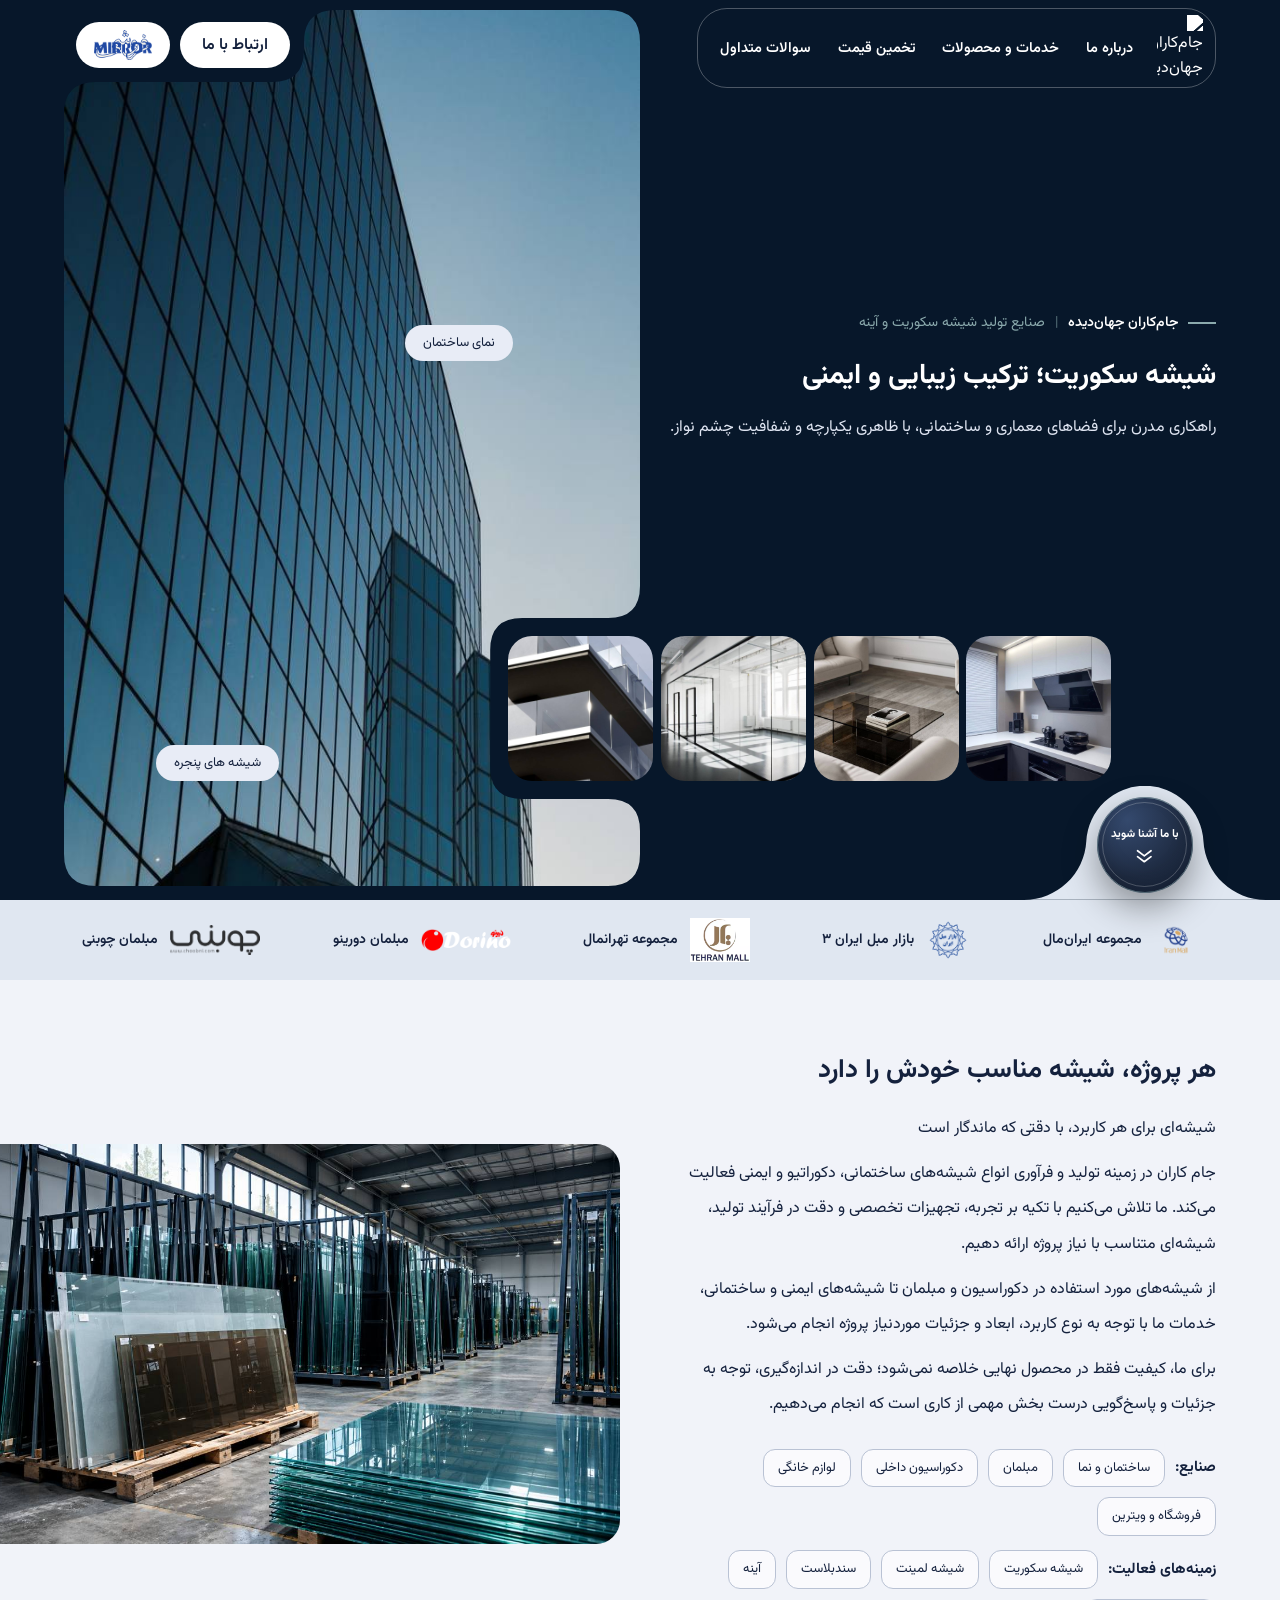
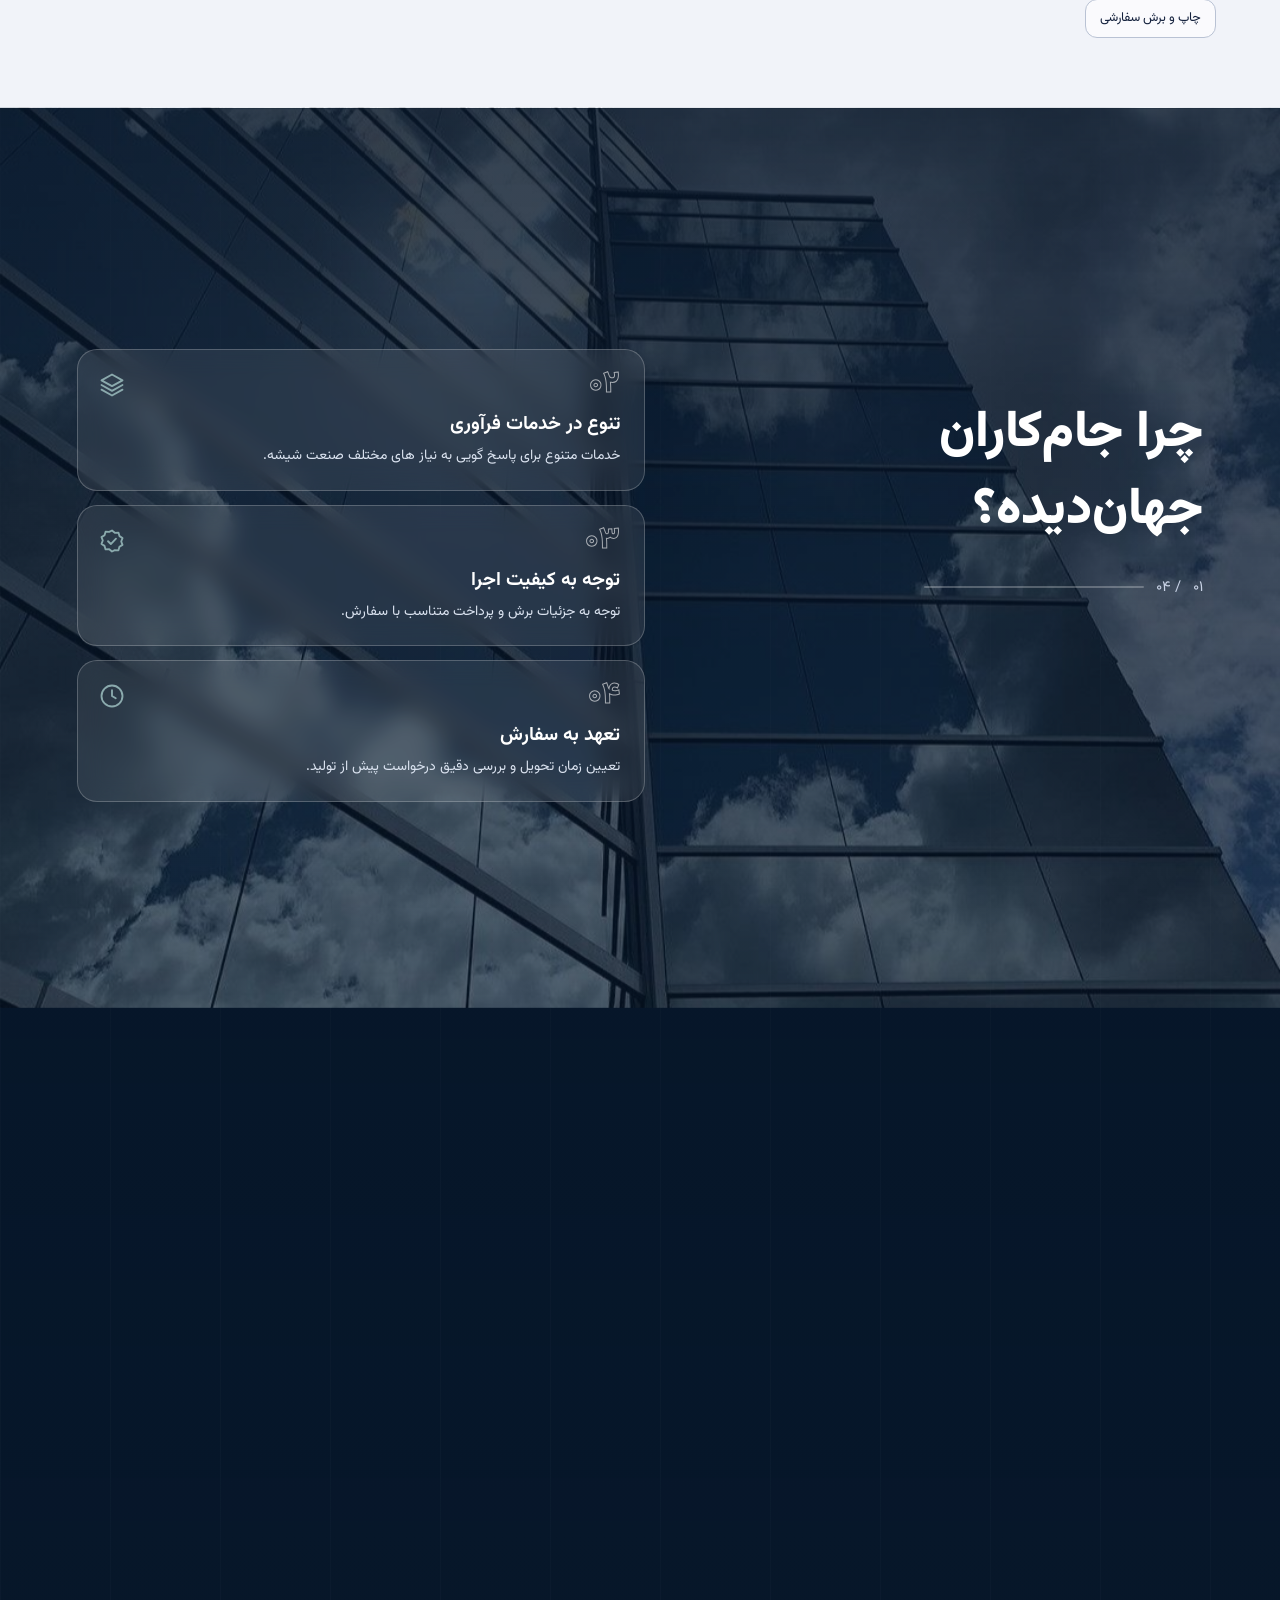
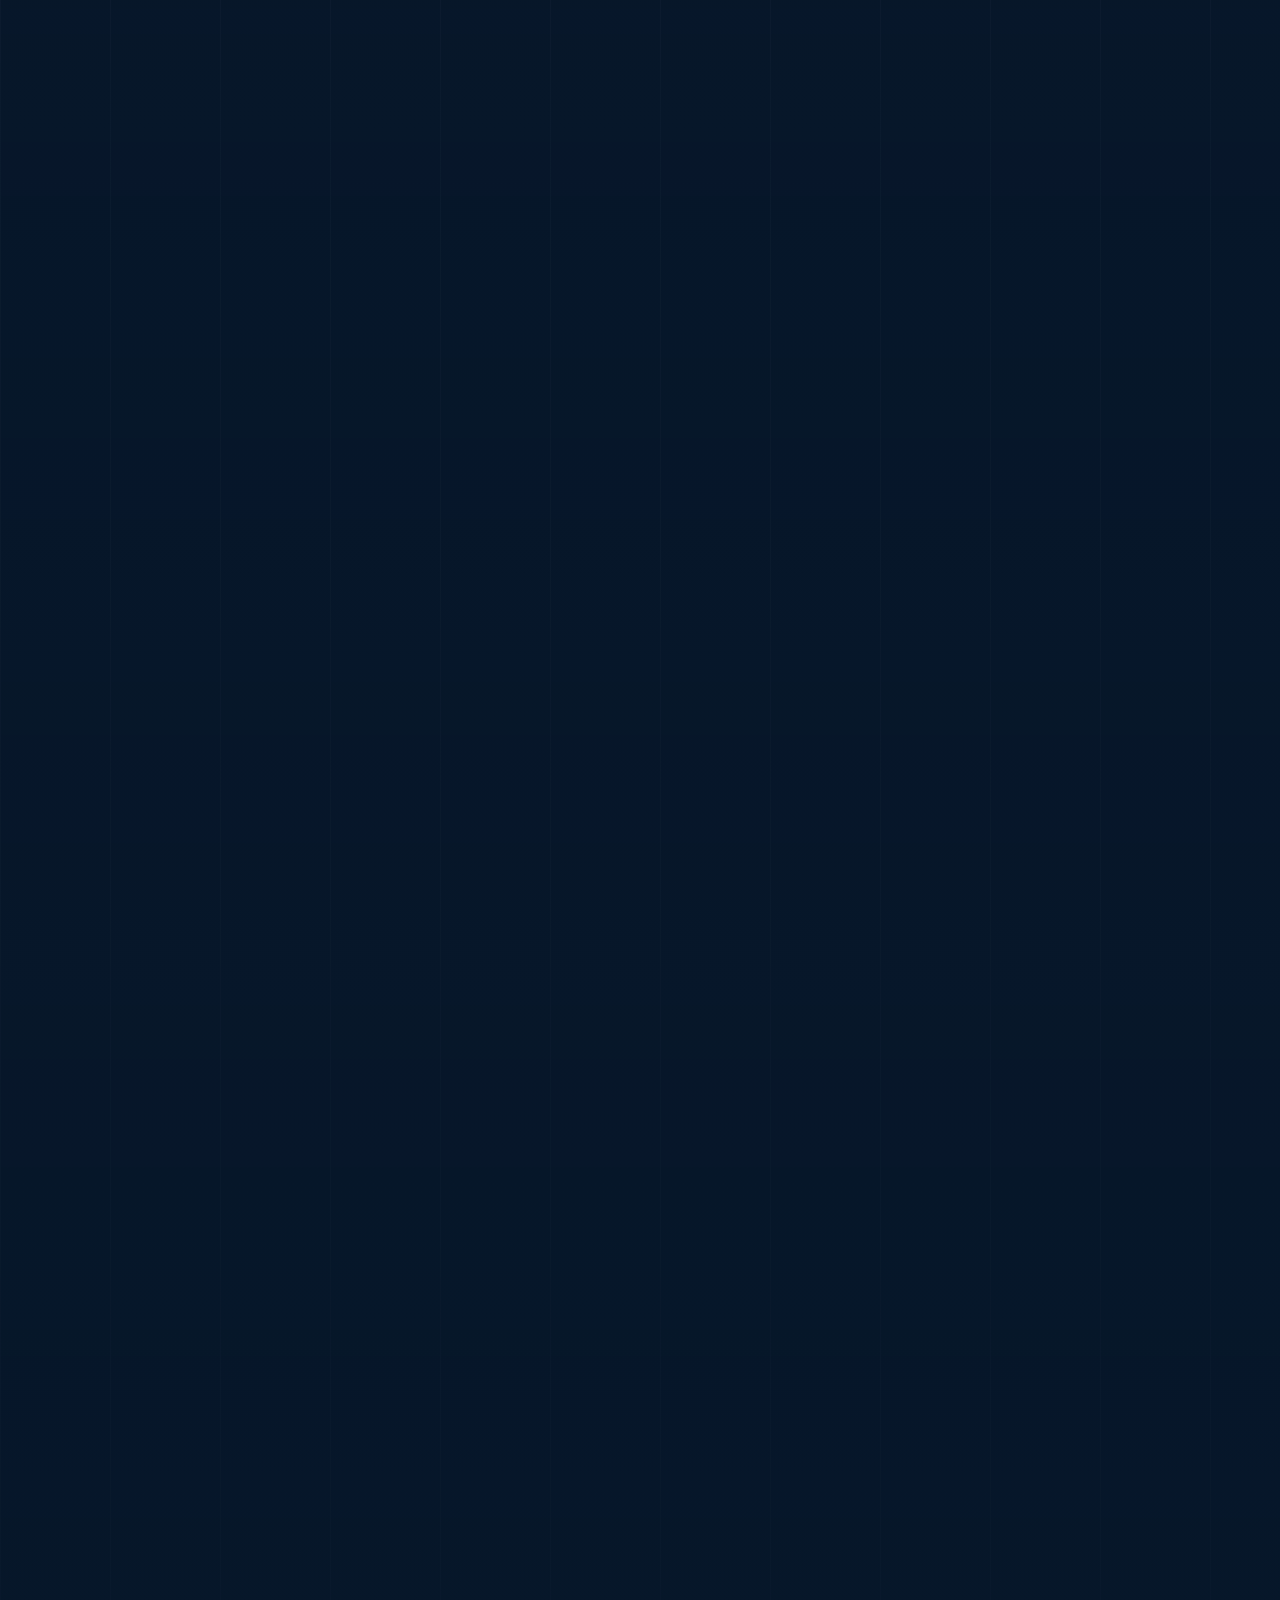
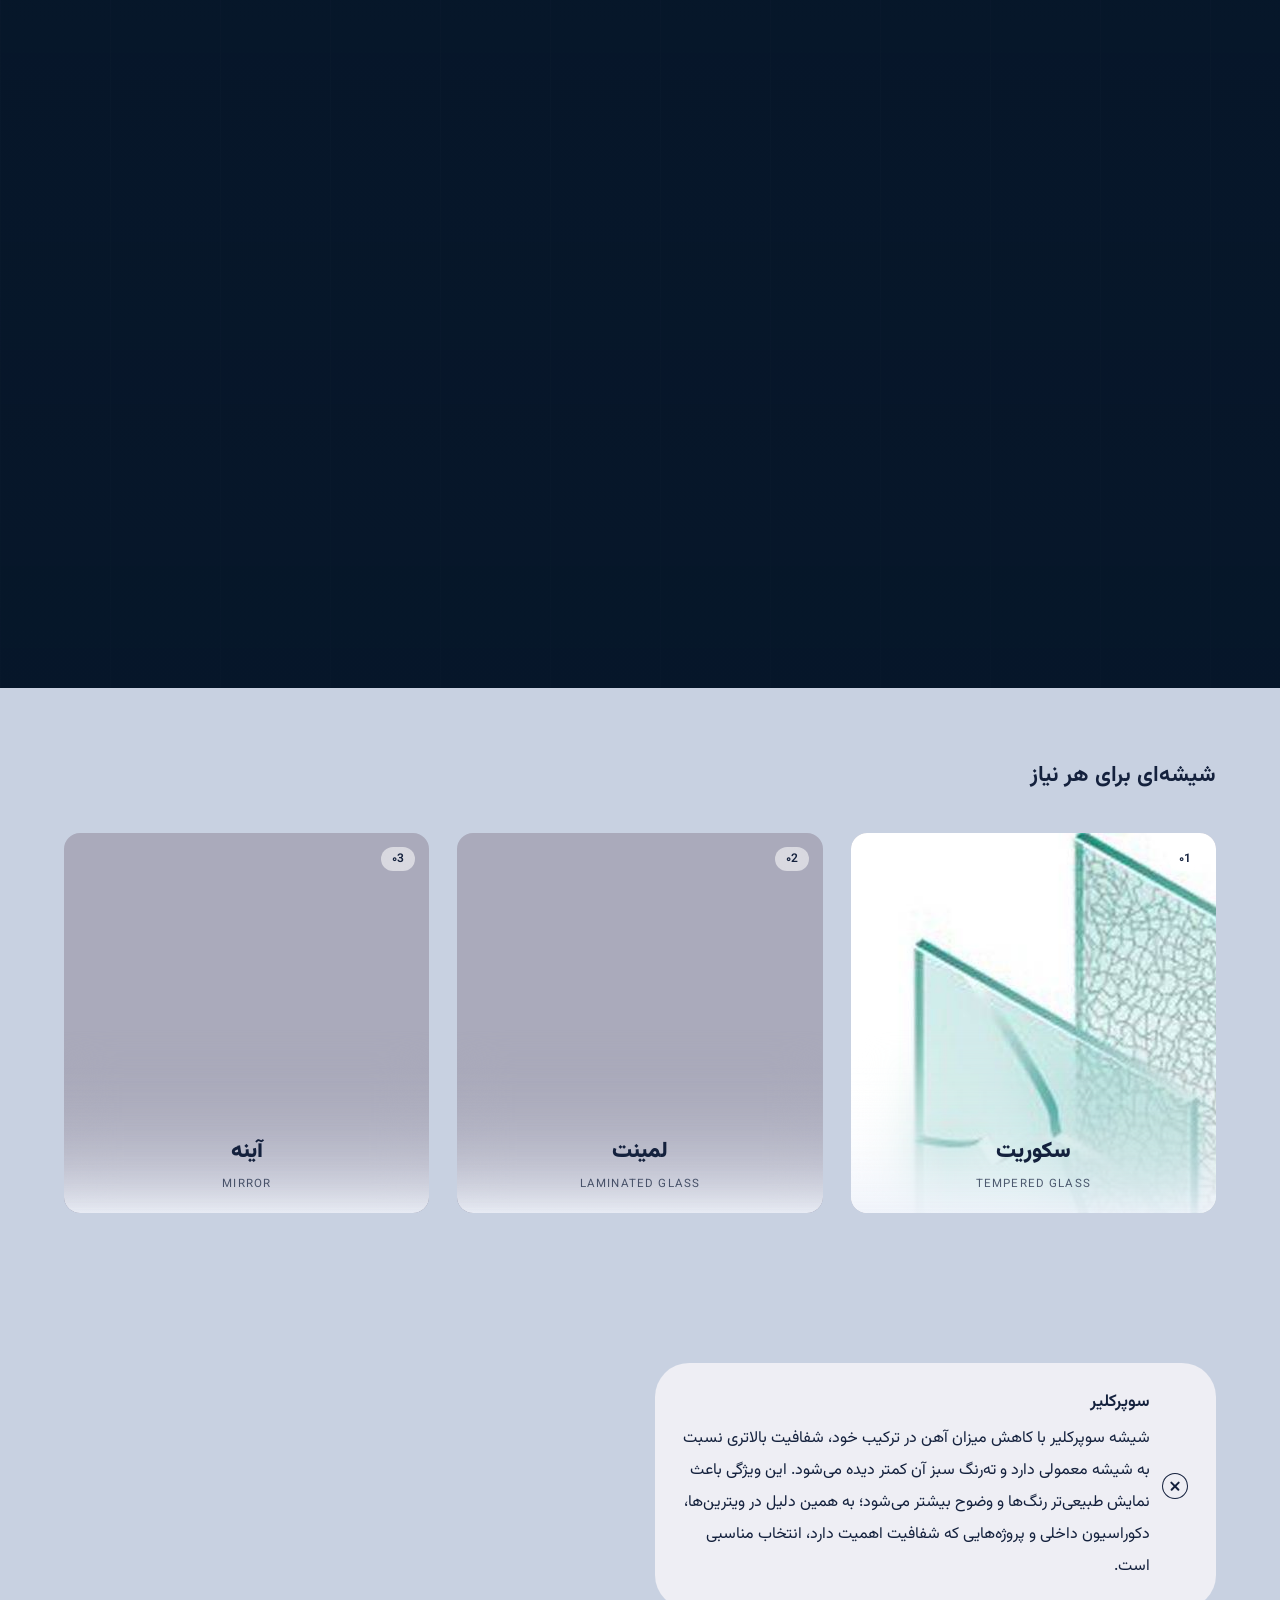
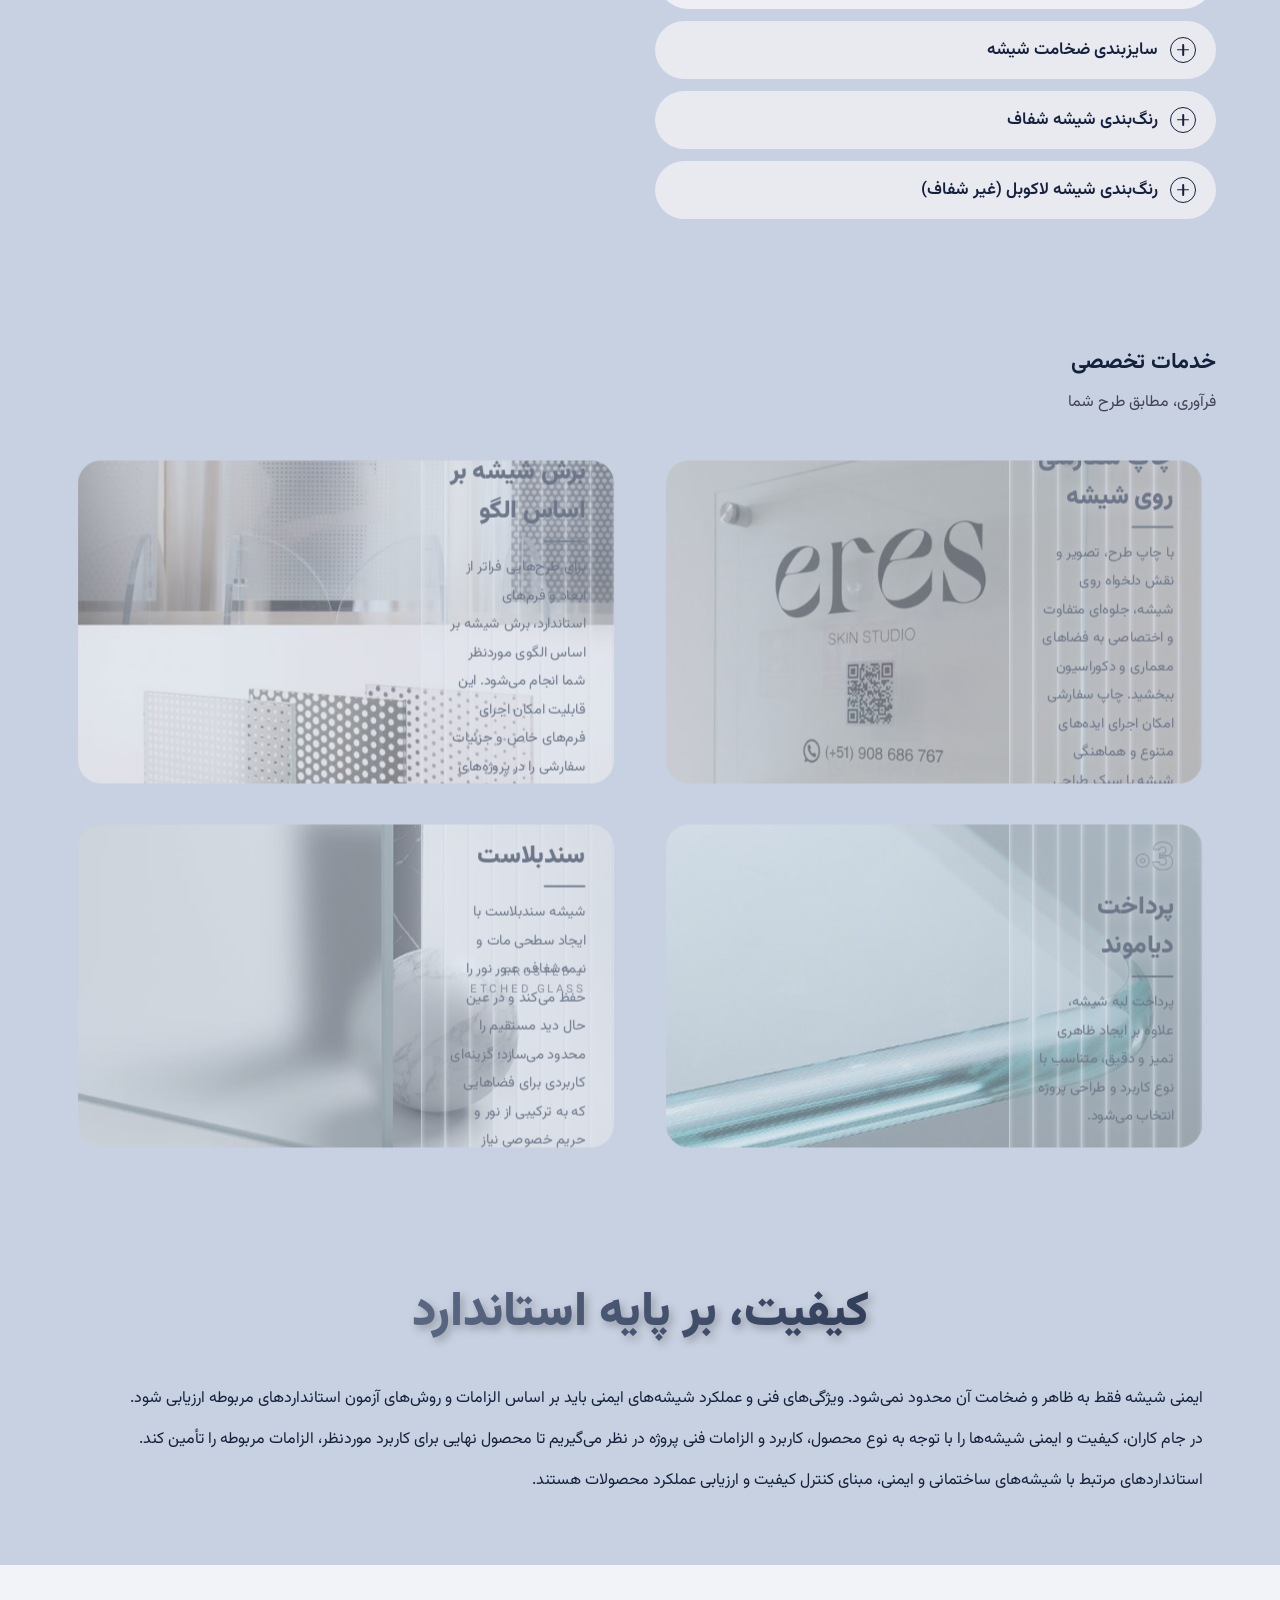
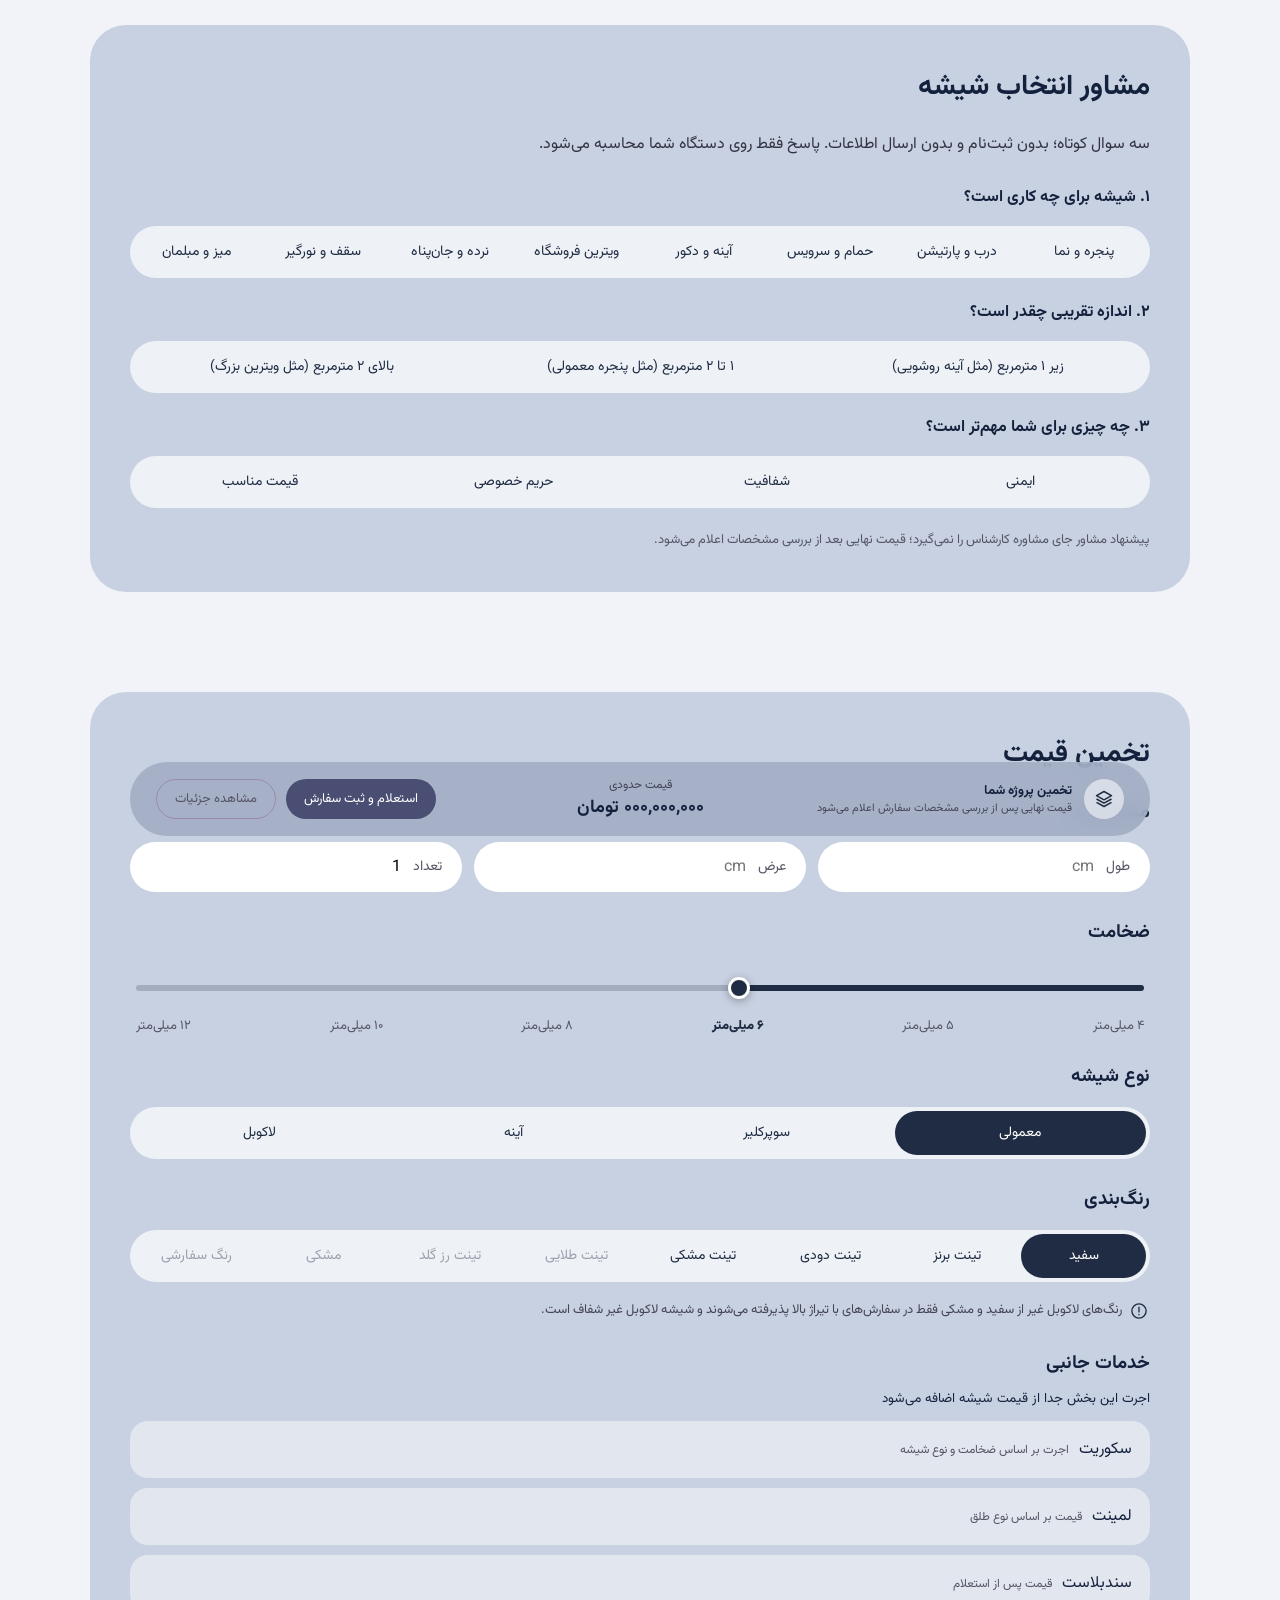
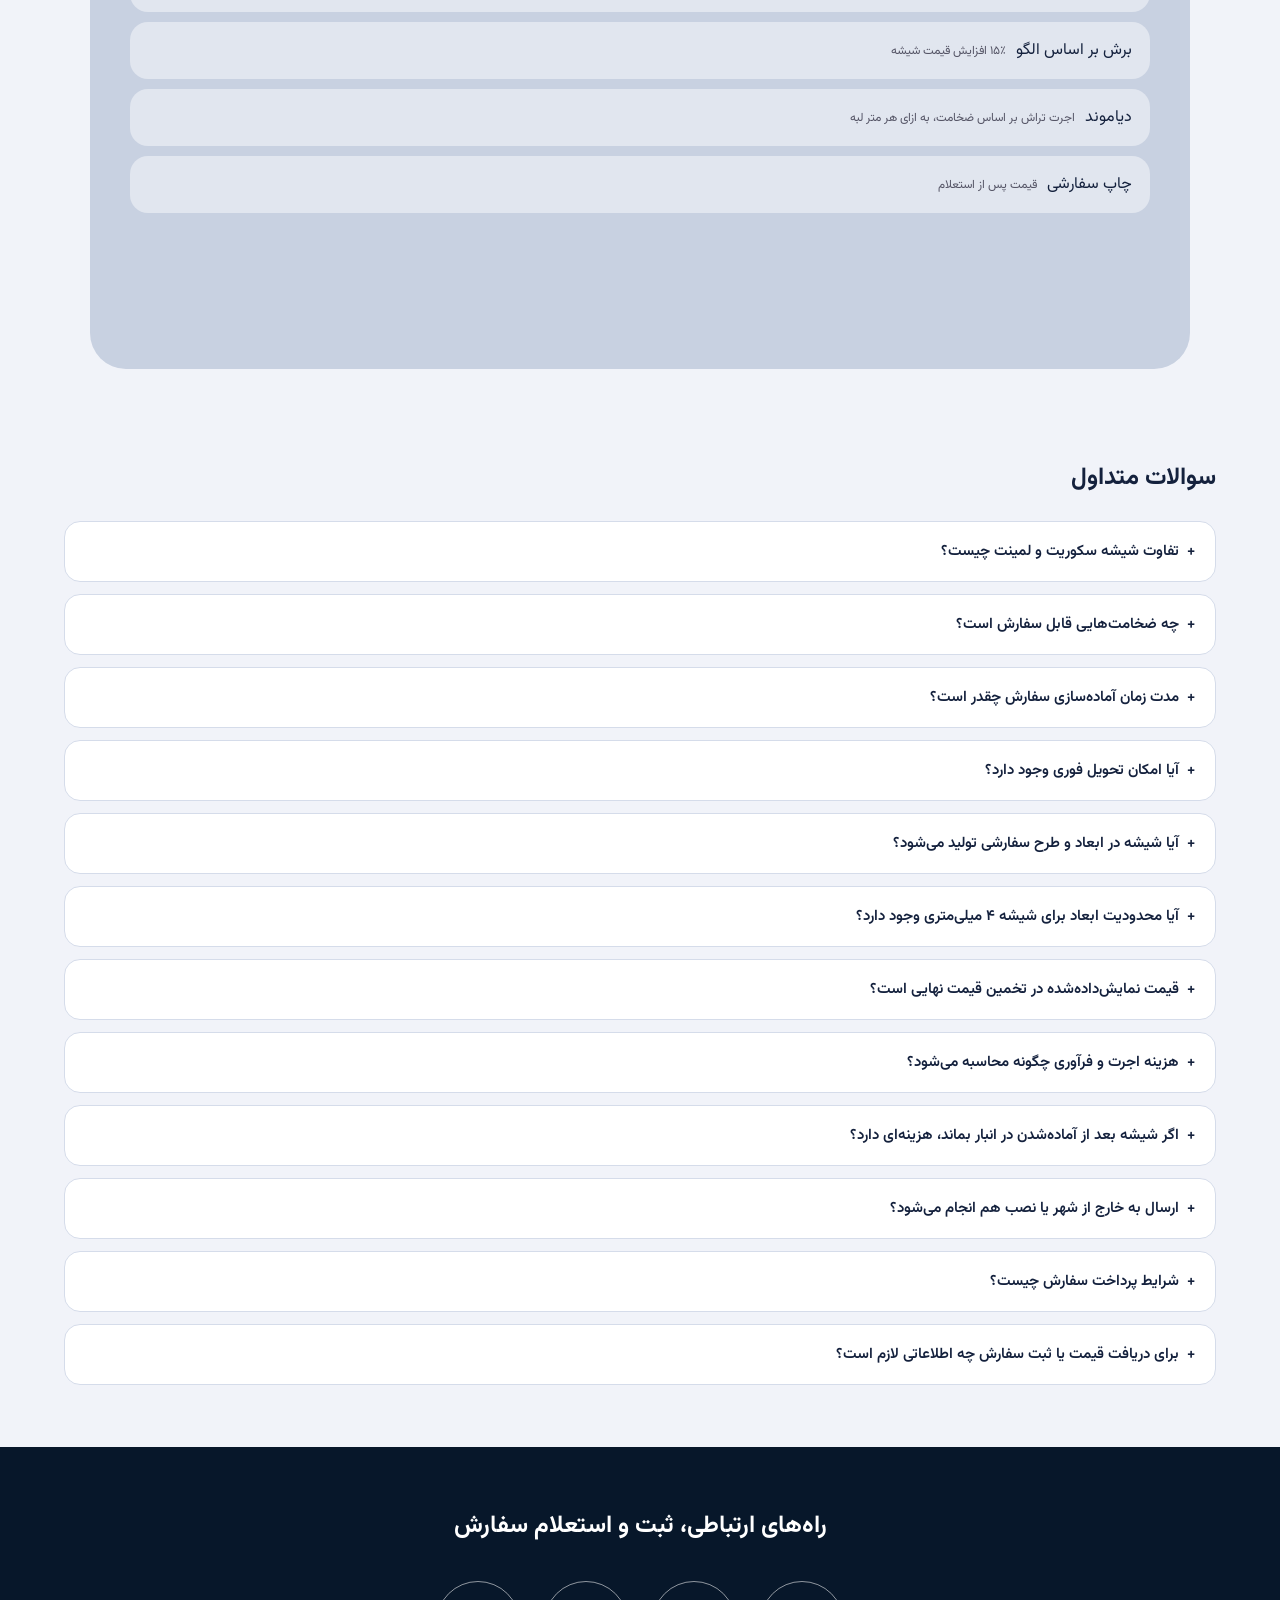
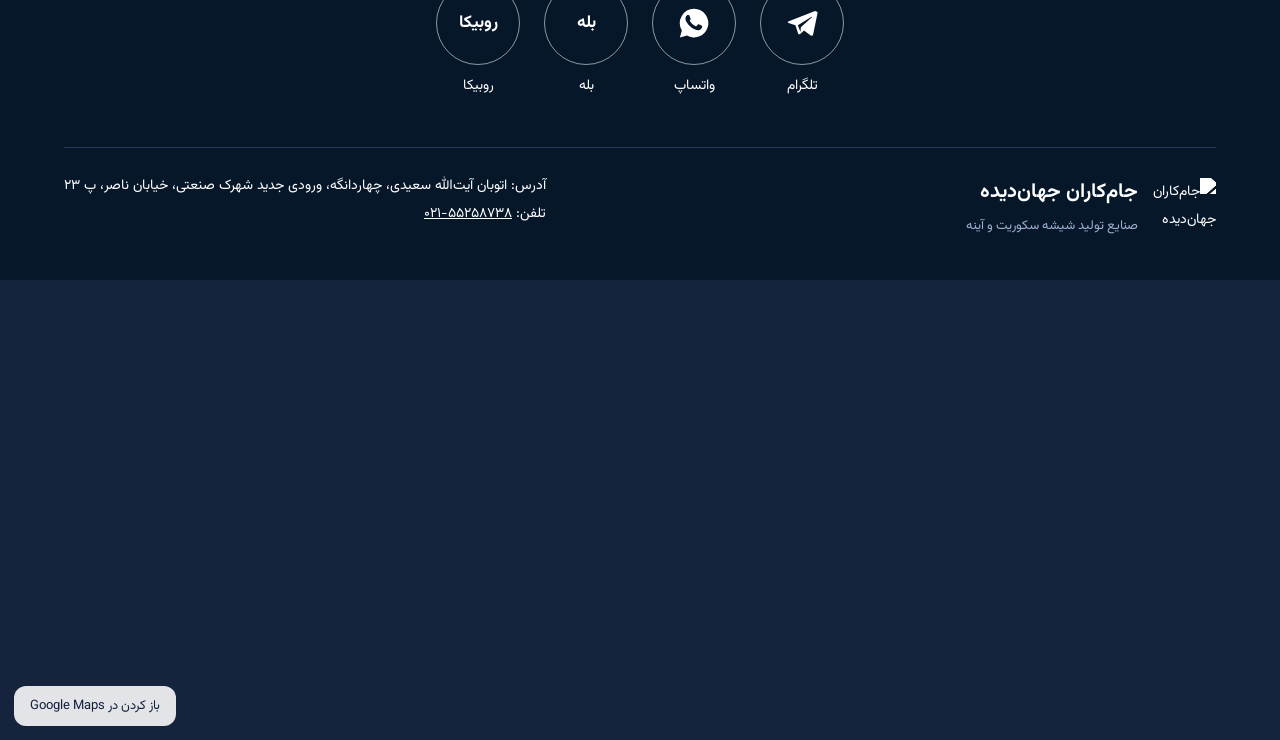
==== commit 914ec270: "لوگوی جدید؛ قیمت‌ها از لیست کارخانه؛ رنگ‌بندی ثابت با غیرفعال‌شدن گزینه‌ها و تینت؛ تیترهای ضخامت کلی" ====
--- a/index.html
+++ b/index.html
@@ -1,7 +1,7 @@
 <!DOCTYPE html><html lang="fa" dir="rtl"><head><meta charset="utf-8"><meta name="viewport" content="width=device-width,initial-scale=1,viewport-fit=cover, interactive-widget=resizes-content"><meta name="theme-color" content="#07172a"><title>جام‌کاران جهان‌دیده | شیشه سکوریت، لمینت و آینه</title>
 <meta name="description" content="جام‌کاران جهان‌دیده؛ تولید شیشه سکوریت، لمینت، سندبلاست و آینه در شهرک صنعتی چهاردانگه تهران. مشاور انتخاب شیشه و تخمین قیمت آنلاین، آماده‌سازی معمولاً ۷ روز کاری.">
 <link rel="canonical" href="https://masume1998.github.io/Jamkaran/">
-<link rel="icon" href="assets/img-76fe925819.png">
+<link rel="icon" href="assets/logo-jk-square.png?v=1">
 <meta property="og:type" content="website">
 <meta property="og:locale" content="fa_IR">
 <meta property="og:title" content="جام‌کاران جهان‌دیده | شیشه سکوریت، لمینت و آینه">
@@ -10,14 +10,14 @@
 <meta property="og:url" content="https://masume1998.github.io/Jamkaran/">
 <script type="application/ld+json">{"@context":"https://schema.org","@type":"LocalBusiness","name":"جام‌کاران جهان‌دیده","description":"صنایع تولید شیشه سکوریت و آینه","telephone":"+982155258738","address":{"@type":"PostalAddress","streetAddress":"اتوبان آیت‌الله سعیدی، چهاردانگه، ورودی جدید شهرک صنعتی، خیابان ناصر، پ ۲۳","addressLocality":"تهران","addressCountry":"IR"},"url":"https://masume1998.github.io/Jamkaran/"}</script>
 <link href="https://fonts.googleapis.com/css2?family=Vazirmatn:wght@400;600;900&amp;display=swap" rel="stylesheet">
-<link rel="stylesheet" href="css/style.css?v=4"></head><body>
-<header id="hd"><nav><img class="logo" src="assets/img-76fe925819.png" id="lg" alt=""><a href="#about">درباره ما</a><a href="#prod">خدمات و محصولات</a><a href="#est">تخمین قیمت</a><a href="#faq">سوالات متداول</a></nav>
+<link rel="stylesheet" href="css/style.css?v=5"></head><body>
+<header id="hd"><nav><img class="logo" src="assets/logo-jk.png" id="lg" alt="جام‌کاران جهان‌دیده"><a href="#about">درباره ما</a><a href="#prod">خدمات و محصولات</a><a href="#est">تخمین قیمت</a><a href="#faq">سوالات متداول</a></nav>
 </header>
 
 <section class="hero"><div class="htext"><div class="eyebrow"><span class="rl"></span><b>جام‌کاران جهان‌دیده</b><span class="sp2">|</span><span>صنایع تولید شیشه سکوریت و آینه</span></div><h1 id="hT">شیشه سکوریت؛ ترکیب زیبایی و ایمنی</h1><p id="hP">راهکاری مدرن برای فضاهای معماری و ساختمانی، با ظاهری یکپارچه و شفافیت چشم نواز.</p></div><div class="frame" id="fr"><div class="fi" id="fi"><img src="assets/img-44c811d308.jpg" class="on"><img src="assets/img-e57233377e.jpg"><img src="assets/img-d57ebc9587.jpg"><img src="assets/img-dfc5db2e59.jpg"><img src="assets/img-97838fbb65.jpg"></div><span class="lab" id="l1" style="top: 36%; right: 22%;">نمای ساختمان</span><span class="lab" id="l2" style="bottom: 12%; left: 16%;">شیشه های پنجره</span><div class="thumbs" id="th"><div></div><div></div><div></div><div></div><div></div></div><div class="notch"><button id="contactBtn"><span class="fab"><svg viewBox="0 0 24 24"><path d="M4 3h16a2 2 0 0 1 2 2v11a2 2 0 0 1-2 2H9l-5 4v-4H4a2 2 0 0 1-2-2V5a2 2 0 0 1 2-2z"></path></svg></span><span class="t">ارتباط با ما</span><span class="ic"><span class="mi" style="--c: rgb(42, 171, 238);" title="تلگرام"><svg viewBox="0 0 24 24"><path d="M21.5 3.4 2.7 10.6c-1 .4-.9 1.1-.2 1.3l4.8 1.5 1.8 5.6c.2.6.4.8.9.8s.7-.2 1-.5l2.3-2.2 4.7 3.5c.9.5 1.5.2 1.7-.8l3-14.6c.3-1.2-.4-1.7-1.3-1.3zM9 13.5l9.3-5.8c.4-.3.8-.1.5.2l-7.700 7-.3 3.200z"></path></svg></span><span class="mi" style="--c: rgb(37, 211, 102);" title="واتساپ"><svg viewBox="0 0 24 24"><path d="M12 2a10 10 0 0 0-8.600 15.100L2 22l5-1.300A10 10 0 1 0 12 2zm5 13.800c-.2.600-1.200 1.100-1.700 1.200-.5.100-1 .1-3.400-.900-2.900-1.200-4.700-4.200-4.900-4.400-.1-.2-1.100-1.500-1.100-2.800s.7-2 1-2.300c.2-.3.500-.3.700-.3h.5c.2 0 .4 0 .6.500l.8 2c.1.2.1.4 0 .5l-.4.600c-.1.200-.3.300-.1.600.2.300.8 1.300 1.700 2.100 1.200 1 2.100 1.300 2.400 1.500.3.100.5.100.6-.1l.9-1.100c.2-.2.4-.2.600-.1l1.900.9c.2.100.4.200.4.300.1.200.1.800-.1 1.400z"></path></svg></span><span class="mi" style="--c: rgb(27, 163, 156);" title="بله"><b>بله</b></span><span class="mi" style="--c: rgb(138, 63, 240);" title="روبیکا"><b>روبیکا</b></span></span></button><button class="mb" aria-label="آینه‌فروشی"><img class="mbl" src="assets/img-2356b59edf.png" alt="MIRROR"></button></div></div><a class="dip" href="#about" aria-label="ادامه"><svg class="dsh" viewBox="0 0 290 128" preserveAspectRatio="none"><path d="M9.2 128A70 70 0 0 0 79.1 62.1A66 66 0 0 1 210.9 62.1A70 70 0 0 0 280.8 128Z"></path></svg><span class="dc"><b>با ما آشنا شوید</b><i><svg viewBox="0 0 22 18"><path class="c1" d="M3 3l8 6 8-6"/><path class="c2" d="M3 10l8 6 8-6"/></svg></i></span></a></section>
 <div class="brands"><div class="bi rv" style="transition-delay: 0s;"><img id="bi0" alt="" src="assets/img-200ab3ee13.png"><span>مجموعه ایران‌مال</span></div><div class="bi rv" style="transition-delay: 0.09s;"><img id="bi1" alt="" src="assets/img-603add4e11.png"><span>بازار مبل ایران ۳</span></div><div class="bi rv" style="transition-delay: 0.18s;"><img id="bi2" alt="" src="assets/img-bb0a52e439.png"><span>مجموعه تهرانمال</span></div><div class="bi rv" style="transition-delay: 0.27s;"><img id="bi3" alt="" src="assets/img-c2604ce525.png"><span>مبلمان دورینو</span></div><div class="bi rv" style="transition-delay: 0.36s;"><img id="bi4" alt="" src="assets/img-3e3b10013e.png"><span>مبلمان چوبنی</span></div></div>
 
-<section id="about" class="light pad"><div class="intro"><div class="rv" style="transition-delay: 0s;"><h2>هر پروژه، شیشه مناسب خودش را دارد</h2><p>شیشه‌ای برای هر کاربرد، با دقتی که ماندگار است</p><p>جام کاران در زمینه تولید و فرآوری انواع شیشه‌های ساختمانی، دکوراتیو و ایمنی فعالیت می‌کند. ما تلاش می‌کنیم با تکیه بر تجربه، تجهیزات تخصصی و دقت در فرآیند تولید، شیشه‌ای متناسب با نیاز پروژه ارائه دهیم.</p><p>از شیشه‌های مورد استفاده در دکوراسیون و مبلمان تا شیشه‌های ایمنی و ساختمانی، خدمات ما با توجه به نوع کاربرد، ابعاد و جزئیات موردنیاز پروژه انجام می‌شود.</p><p>برای ما، کیفیت فقط در محصول نهایی خلاصه نمی‌شود؛ دقت در اندازه‌گیری، توجه به جزئیات و پاسخ‌گویی درست بخش مهمی از کاری است که انجام می‌دهیم.</p></div><div class="ph rv" style="transition-delay: 0.09s;"></div></div></section>
+<section id="about" class="light pad"><div class="intro"><div class="rv" style="transition-delay: 0s;"><h2>هر پروژه، شیشه مناسب خودش را دارد</h2><p>شیشه‌ای برای هر کاربرد، با دقتی که ماندگار است</p><p>جام کاران در زمینه تولید و فرآوری انواع شیشه‌های ساختمانی، دکوراتیو و ایمنی فعالیت می‌کند. ما تلاش می‌کنیم با تکیه بر تجربه، تجهیزات تخصصی و دقت در فرآیند تولید، شیشه‌ای متناسب با نیاز پروژه ارائه دهیم.</p><p>از شیشه‌های مورد استفاده در دکوراسیون و مبلمان تا شیشه‌های ایمنی و ساختمانی، خدمات ما با توجه به نوع کاربرد، ابعاد و جزئیات موردنیاز پروژه انجام می‌شود.</p><p>برای ما، کیفیت فقط در محصول نهایی خلاصه نمی‌شود؛ دقت در اندازه‌گیری، توجه به جزئیات و پاسخ‌گویی درست بخش مهمی از کاری است که انجام می‌دهیم.</p><div class="about-rows"><div class="arow"><b>صنایع:</b><span class="abox">ساختمان و نما</span><span class="abox">مبلمان</span><span class="abox">دکوراسیون داخلی</span><span class="abox">لوازم خانگی</span><span class="abox">فروشگاه و ویترین</span></div><div class="arow"><b>زمینه‌های فعالیت:</b><span class="abox">شیشه سکوریت</span><span class="abox">شیشه لمینت</span><span class="abox">سندبلاست</span><span class="abox">آینه</span><span class="abox">چاپ و برش سفارشی</span></div></div></div><div class="ph rv" style="transition-delay: 0.09s;"></div></div></section>
 
 <section class="why"><div class="wbg"></div><div class="wbox"><div class="wl"><h2>چرا جام‌کاران جهان‌دیده؟</h2><div class="wprog"><span id="wn">۰۱</span><span>/ ۰۴</span><i class="wbar"><u></u></i></div></div><div class="rs">
 <div class="r"><span class="n">۰۱</span><svg class="ri" viewBox="0 0 24 24"><path d="M12 3v3M12 18v3M3 12h3M18 12h3"/><circle cx="12" cy="12" r="4.2"/></svg><h3>دقت در جزئیات</h3><p>توجه به ابعاد،الگو و مشخصات فنی هر سفارش</p></div>
@@ -25,13 +25,13 @@
 <div class="r"><span class="n">۰۳</span><svg class="ri" viewBox="0 0 24 24"><path d="M12 3l2.4 2 3.1-.2.9 3 2.6 1.7-1.1 2.9 1.1 2.9-2.6 1.7-.9 3-3.1-.2L12 21l-2.4-2-3.1.2-.9-3L3 14.5l1.1-2.9L3 8.7l2.6-1.7.9-3 3.1.2L12 3z"/><path d="M8.6 12.2l2.4 2.4 4.4-4.6"/></svg><h3>توجه به کیفیت اجرا</h3><p>توجه به جزئیات برش و پرداخت متناسب با سفارش.</p></div>
 <div class="r"><span class="n">۰۴</span><svg class="ri" viewBox="0 0 24 24"><circle cx="12" cy="12" r="9"/><path d="M12 7v5l3.2 2"/></svg><h3>تعهد به سفارش</h3><p>تعیین زمان تحویل و بررسی دقیق درخواست پیش از تولید.</p></div></div></div><div style="height:30vh"></div></section>
 
-<section id="prod" class="prod pad" style="padding-bottom:0"><h2 class="rv" style="transition-delay: 0.18s;">شیشه‌ای برای هر نیاز</h2><div class="cards" id="cards"><div class="card rv" style="transition-delay: 0.27s;"><div class="cin"><div class="im" style="background:linear-gradient(160deg,#9ed0c4,#e8f3f0)"></div><span class="idx">۰1</span><div class="nm">سکوریت</div><div class="en">Tempered Glass</div><button class="more">جزئیات بیشتر</button></div></div><div class="card rv" style="transition-delay: 0.36s;"><div class="cin"><div class="im" style="background:linear-gradient(160deg,#7fb5a5,#c8d6cd)"></div><span class="idx">۰2</span><div class="nm">لمینت</div><div class="en">Laminated Glass</div><button class="more">جزئیات بیشتر</button></div></div><div class="card rv" style="transition-delay: 0s;"><div class="cin"><div class="im" style="background:linear-gradient(160deg,#e6e8ea,#9aa0a6)"></div><span class="idx">۰3</span><div class="nm">سندبلانست</div><div class="en">Sandblasted Glass</div><button class="more">جزئیات بیشتر</button></div></div><div class="card rv" style="transition-delay: 0.09s;"><div class="cin"><div class="im" style="background:linear-gradient(160deg,#7a6c5c,#3c3830)"></div><span class="idx">۰4</span><div class="nm">آینه</div><div class="en">Mirror</div><button class="more">جزئیات بیشتر</button></div></div></div></section>
+<section id="prod" class="prod pad" style="padding-bottom:0"><h2 class="rv" style="transition-delay: 0.18s;">شیشه‌ای برای هر نیاز</h2><div class="cards" id="cards"><div class="card rv" style="transition-delay: 0.27s;"><div class="cin"><div class="im" style="background:linear-gradient(160deg,#9ed0c4,#e8f3f0)"></div><span class="idx">۰1</span><div class="nm">سکوریت</div><div class="en">Tempered Glass</div><button class="more">جزئیات بیشتر</button></div></div><div class="card rv" style="transition-delay: 0.36s;"><div class="cin"><div class="im" style="background:linear-gradient(160deg,#7fb5a5,#c8d6cd)"></div><span class="idx">۰2</span><div class="nm">لمینت</div><div class="en">Laminated Glass</div><button class="more">جزئیات بیشتر</button></div></div><div class="card rv" style="transition-delay: 0.09s;"><div class="cin"><div class="im" style="background:linear-gradient(160deg,#7a6c5c,#3c3830)"></div><span class="idx">۰3</span><div class="nm">آینه</div><div class="en">Mirror</div><button class="more">جزئیات بیشتر</button></div></div></div></section>
 <div class="mod" id="mod"><div class="win"><button class="x">✕</button>
 <div class="tx"><h3 id="mT"></h3><small id="mE"></small><div class="acc"><button><b>+</b>توضیحات</button><div id="mD"></div></div><div class="acc"><button><b>+</b>کاربردها</button><div id="mA"></div></div></div>
 <div class="col3"></div><div class="chk"></div></div></div>
 
 <section class="specs"><div class="spl" id="spl"><div class="sp o"><span class="pl"></span><div><div>سوپرکلیر</div><p>شیشه سوپرکلیر با کاهش میزان آهن در ترکیب خود، شفافیت بالاتری نسبت به شیشه معمولی دارد و ته‌رنگ سبز آن کمتر دیده می‌شود. این ویژگی باعث نمایش طبیعی‌تر رنگ‌ها و وضوح بیشتر می‌شود؛ به همین دلیل در ویترین‌ها، دکوراسیون داخلی و پروژه‌هایی که شفافیت اهمیت دارد، انتخاب مناسبی است.</p></div></div><div class="sp"><span class="pl"></span><div><div>سایزبندی ضخامت شیشه</div><p>انتخاب ابعاد و ضخامت مناسب شیشه، به نوع کاربرد، محل نصب و شرایط پروژه بستگی دارد. شیشه‌ها با توجه به مشخصات سفارش و محدودیت‌های فنی تولید بررسی می‌شوند تا محصول نهایی متناسب با نیاز پروژه باشد.</p></div></div><div class="sp"><span class="pl"></span><div><div>رنگ‌بندی شیشه شفاف</div><p>رنگ شیشه نقش مهمی در جلوه بصری و هماهنگی آن با فضای معماری دارد. انتخاب رنگ مناسب می‌تواند میزان شفافیت، حس فضا و سبک طراحی را تحت تأثیر قرار دهد.</p></div></div><div class="sp"><span class="pl"></span><div><div>رنگ‌بندی شیشه لاکوبل (غیر شفاف)</div><p>شیشه لاکوبل غیر شفاف است. رنگ‌های قابل سفارش مطابق موجودی و قابلیت‌های مجموعه ارائه می‌شود. برای اطلاع از رنگ‌های موجود، با کارشناسان مجموعه تماس بگیرید.</p></div></div></div><div class="spi" id="spi"></div></section>
-<section class="sv"><div class="sw rv" id="sw" style="transition-delay: 0s;"><div class="sl" style="background-position:50% 45%"><div class="fl"><i></i><i></i><i></i><i></i><i></i><i></i><i></i><i></i><div><span class="no">۰1</span><h3 style="font-size:24px;margin-bottom:12px">چاپ سفارشی روی شیشه</h3><p style="line-height:2;font-size:14px">با چاپ طرح، تصویر و نقش دلخواه روی شیشه، جلوه‌ای متفاوت و اختصاصی به فضاهای معماری و دکوراسیون ببخشید. چاپ سفارشی امکان اجرای ایده‌های متنوع و هماهنگی شیشه با سبک طراحی پروژه شما را فراهم می‌کند.</p></div></div></div><div class="sl" style="background-position:50% 50%"><div class="fl"><i></i><i></i><i></i><i></i><i></i><i></i><i></i><i></i><div><span class="no">۰2</span><h3 style="font-size:24px;margin-bottom:12px">برش شیشه بر اساس الگو</h3><p style="line-height:2;font-size:14px">برای طرح‌هایی فراتر از ابعاد و فرم‌های استاندارد، برش شیشه بر اساس الگوی موردنظر شما انجام می‌شود. این قابلیت امکان اجرای فرم‌های خاص و جزئیات سفارشی را در پروژه‌های دکوراتیو و معماری فراهم می‌کند.</p></div></div></div><div class="sl" style="background-position:50% 50%"><div class="fl"><i></i><i></i><i></i><i></i><i></i><i></i><i></i><i></i><div><span class="no">۰3</span><h3 style="font-size:24px;margin-bottom:12px">پرداخت دیاموند</h3><p style="line-height:2;font-size:14px">پرداخت لبه شیشه، علاوه بر ایجاد ظاهری تمیز و دقیق، متناسب با نوع کاربرد و طراحی پروژه انتخاب می‌شود.</p></div></div></div></div><div class="dots rv" id="dots" style="transition-delay: 0.09s;"><b class="on"></b><b></b><b></b></div><button class="sa prev" aria-label="قبلی"><svg viewBox="0 0 24 24"><path d="M9 5l7 7-7 7"></path></svg></button><button class="sa next" aria-label="بعدی"><svg viewBox="0 0 24 24"><path d="M15 5l-7 7 7 7"></path></svg></button></section><section class="q"><h2 class="rv" style="transition-delay: 0.09s;">کیفیت، بر پایه استاندارد</h2><p class="rv" style="transition-delay: 0.18s;">ایمنی شیشه فقط به ظاهر و ضخامت آن محدود نمی‌شود. ویژگی‌های فنی و عملکرد شیشه‌های ایمنی باید بر اساس الزامات و روش‌های آزمون استانداردهای مربوطه ارزیابی شود.</p><p class="rv" style="transition-delay: 0.27s;">در جام کاران، کیفیت و ایمنی شیشه‌ها را با توجه به نوع محصول، کاربرد و الزامات فنی پروژه در نظر می‌گیریم تا محصول نهایی برای کاربرد موردنظر، الزامات مربوطه را تأمین کند.</p><p class="rv" style="transition-delay: 0.36s;">استانداردهای مرتبط با شیشه‌های ساختمانی و ایمنی، مبنای کنترل کیفیت و ارزیابی عملکرد محصولات هستند.</p></section>
+<section class="sv"><div class="svhead rv"><h2>خدمات تخصصی</h2><p>فرآوری، مطابق طرح شما</p></div><div class="sw rv" id="sw" style="transition-delay: 0s;"><div class="sl" style="background-position:50% 45%"><div class="fl"><i></i><i></i><i></i><i></i><i></i><i></i><i></i><i></i><div><span class="no">۰1</span><h3 style="font-size:24px;margin-bottom:12px">چاپ سفارشی روی شیشه</h3><p style="line-height:2;font-size:14px">با چاپ طرح، تصویر و نقش دلخواه روی شیشه، جلوه‌ای متفاوت و اختصاصی به فضاهای معماری و دکوراسیون ببخشید. چاپ سفارشی امکان اجرای ایده‌های متنوع و هماهنگی شیشه با سبک طراحی پروژه شما را فراهم می‌کند.</p></div></div></div><div class="sl" style="background-position:50% 50%"><div class="fl"><i></i><i></i><i></i><i></i><i></i><i></i><i></i><i></i><div><span class="no">۰2</span><h3 style="font-size:24px;margin-bottom:12px">برش شیشه بر اساس الگو</h3><p style="line-height:2;font-size:14px">برای طرح‌هایی فراتر از ابعاد و فرم‌های استاندارد، برش شیشه بر اساس الگوی موردنظر شما انجام می‌شود. این قابلیت امکان اجرای فرم‌های خاص و جزئیات سفارشی را در پروژه‌های دکوراتیو و معماری فراهم می‌کند.</p></div></div></div><div class="sl" style="background-position:50% 50%"><div class="fl"><i></i><i></i><i></i><i></i><i></i><i></i><i></i><i></i><div><span class="no">۰3</span><h3 style="font-size:24px;margin-bottom:12px">پرداخت دیاموند</h3><p style="line-height:2;font-size:14px">پرداخت لبه شیشه، علاوه بر ایجاد ظاهری تمیز و دقیق، متناسب با نوع کاربرد و طراحی پروژه انتخاب می‌شود.</p></div></div></div><div class="sl" style="background-position:50% 50%"><div class="fl"><i></i><i></i><i></i><i></i><i></i><i></i><i></i><i></i><div><span class="no">۰4</span><h3 style="font-size:24px;margin-bottom:12px">سندبلاست</h3><div class="sl-en">FROSTED / ETCHED GLASS</div><p style="line-height:2;font-size:14px">شیشه سندبلاست با ایجاد سطحی مات و نیمه‌شفاف، عبور نور را حفظ می‌کند و در عین حال دید مستقیم را محدود می‌سازد؛ گزینه‌ای کاربردی برای فضاهایی که به ترکیبی از نور و حریم خصوصی نیاز دارند.</p></div></div></div></div></section><section class="q"><h2 class="rv" style="transition-delay: 0.09s;">کیفیت، بر پایه استاندارد</h2><p class="rv" style="transition-delay: 0.18s;">ایمنی شیشه فقط به ظاهر و ضخامت آن محدود نمی‌شود. ویژگی‌های فنی و عملکرد شیشه‌های ایمنی باید بر اساس الزامات و روش‌های آزمون استانداردهای مربوطه ارزیابی شود.</p><p class="rv" style="transition-delay: 0.27s;">در جام کاران، کیفیت و ایمنی شیشه‌ها را با توجه به نوع محصول، کاربرد و الزامات فنی پروژه در نظر می‌گیریم تا محصول نهایی برای کاربرد موردنظر، الزامات مربوطه را تأمین کند.</p><p class="rv" style="transition-delay: 0.36s;">استانداردهای مرتبط با شیشه‌های ساختمانی و ایمنی، مبنای کنترل کیفیت و ارزیابی عملکرد محصولات هستند.</p></section>
 
 
 <section id="advisor" class="adv pad"><div class="advbox rv"><h2>مشاور انتخاب شیشه</h2><p class="advsub">سه سوال کوتاه؛ بدون ثبت‌نام و بدون ارسال اطلاعات. پاسخ فقط روی دستگاه شما محاسبه می‌شود.</p>
@@ -43,14 +43,14 @@
 
 <section id="est" class="est"><div class="ec rv" style="transition-delay: 0.18s;"><h2>تخمین قیمت</h2><h3 class="ttl">مشخصات</h3>
 <div class="row3"><label class="pill"><span>طول</span><input id="eh" type="text" min="0" inputmode="decimal" placeholder="cm" autocomplete="off"></label><label class="pill"><span>عرض</span><input id="ew" type="text" min="0" inputmode="decimal" placeholder="cm" autocomplete="off"></label><label class="pill"><span>تعداد</span><input id="eq" type="text" min="1" value="1" inputmode="numeric" autocomplete="off"></label></div><div class="warn" id="ewarn"></div>
-<h3>ضخامت</h3><div class="slw"><input id="eth" type="range" min="0" max="5" step="1" value="2" style="--p: 40%;"><div class="ticks" id="tk"><span data-i="0">۴ میلی‌متر</span><span data-i="1">۵ میلی‌متر</span><span data-i="2" class="on">۶ میلی‌متر</span><span data-i="3">۸ میلی‌متر</span><span data-i="4">۱۰ میلی‌متر</span><span data-i="5">۱۲ میلی‌متر</span></div></div>
+<h3>ضخامت</h3><div class="slw"><input id="eth" type="range" min="0" max="5" step="1" value="2" style="--p: 40%;"><div class="ticks" id="tk"><button type="button" data-i="0">۴ میلی‌متر</button><button type="button" data-i="1">۵ میلی‌متر</button><button type="button" data-i="2" class="on">۶ میلی‌متر</button><button type="button" data-i="3">۸ میلی‌متر</button><button type="button" data-i="4">۱۰ میلی‌متر</button><button type="button" data-i="5">۱۲ میلی‌متر</button></div></div>
 <h3>نوع شیشه</h3><div class="seg" id="ety"><button class="on">معمولی</button><button>سوپرکلیر</button><button>آینه</button><button>لاکوبل</button></div><h3>رنگ‌بندی</h3><div class="seg" id="eco"></div><p class="nt"><svg viewBox="0 0 24 24"><circle cx="12" cy="12" r="9.5"></circle><path d="M12 7v6.2M12 16.6v.4"></path></svg><span>رنگ‌های لاکوبل غیر از سفید و مشکی فقط در سفارش‌های با تیراژ بالا پذیرفته می‌شوند و شیشه لاکوبل غیر شفاف است.</span></p><h3>خدمات جانبی</h3><small>اجرت این بخش جدا از قیمت شیشه اضافه می‌شود</small><div id="esv"><div class="sv3"><label><input type="checkbox" data-k="سکوریت"><span>سکوریت</span><small>اجرت بر اساس ضخامت و نوع شیشه</small></label></div><div class="sv3"><label><input type="checkbox" data-k="لمینت"><span>لمینت</span><small>قیمت بر اساس نوع طلق</small></label></div><div class="lopt" id="lo"><div class="seg" id="lt"><button class="on">۵ میلی‌متر</button><button>۶ میلی‌متر</button></div><div class="seg" id="ll"><button class="on">۲ لایه</button><button>۳ لایه</button></div><div class="seg" id="lf"><button class="on">طلق ۰/۳۸</button><button>طلق ۰/۵۰</button><button>طلق ۰/۷۶</button><button>طلق ۱/۵۲</button></div></div><div class="sv3"><label><input type="checkbox" data-k="سندبلاست"><span>سندبلاست</span><small>قیمت پس از استعلام</small></label></div><div class="sv3"><label><input type="checkbox" data-k="برش بر اساس الگو"><span>برش بر اساس الگو</span><small>۱۵٪ افزایش قیمت شیشه</small></label></div><div class="sv3"><label><input type="checkbox" data-k="دیاموند"><span>دیاموند</span><small>اجرت تراش بر اساس ضخامت، به ازای هر متر لبه</small></label></div><div class="sv3"><label><input type="checkbox" data-k="چاپ سفارشی"><span>چاپ سفارشی</span><small>قیمت پس از استعلام</small></label></div></div>
 <div class="bar"><div class="bl"><span class="lay"><svg viewBox="0 0 24 24"><path d="M12 3l9 5-9 5-9-5 9-5z"></path><path d="M3 12l9 5 9-5"></path><path d="M3 16l9 5 9-5"></path></svg></span><div><b>تخمین پروژه شما</b><small>قیمت نهایی پس از بررسی مشخصات سفارش اعلام می‌شود</small></div></div><div class="bc"><small>قیمت حدودی</small><b><span id="pr">۰۰۰,۰۰۰,۰۰۰</span> تومان</b></div><div class="g"><button class="pr">استعلام و ثبت سفارش</button><button class="dt">مشاهده جزئیات</button></div></div><div class="inv"></div></div></section>
 
 <section id="faq" class="faq"><h2 class="rv" style="transition-delay: 0.27s;">سوالات متداول</h2><div id="fq"><div class="acc rv" style="transition-delay: 0.36s;"><button><b>+</b>تفاوت شیشه سکوریت و لمینت چیست؟</button><div>شیشه سکوریت با فرآیند حرارتی ویژه، مقاومت بیشتری در برابر ضربه و تغییرات دمایی پیدا می‌کند و هنگام شکست به قطعات کوچک‌تر تبدیل می‌شود. شیشه لمینت از اتصال چند لایه شیشه با یک لایه میانی ساخته می‌شود که در صورت شکست، قطعات را در کنار هم نگه می‌دارد. انتخاب نوع شیشه به کاربرد و الزامات پروژه بستگی دارد.</div></div><div class="acc rv" style="transition-delay: 0s;"><button><b>+</b>چه ضخامت‌هایی قابل سفارش است؟</button><div>شیشه‌ها در ضخامت‌های مختلف متناسب با نوع محصول و نیاز پروژه قابل سفارش هستند. برای اطلاع از ضخامت‌های قابل تولید و انتخاب گزینه مناسب، با کارشناسان مجموعه تماس بگیرید.</div></div><div class="acc rv" style="transition-delay: 0.09s;"><button><b>+</b>مدت زمان آماده‌سازی سفارش چقدر است؟</button><div>زمان استاندارد آماده‌سازی سفارش معمولاً ۷ روز کاری است. این زمان با توجه به نوع شیشه، ابعاد و مشخصات سفارش ممکن است متفاوت باشد.</div></div><div class="acc rv" style="transition-delay: 0.18s;"><button><b>+</b>آیا امکان تحویل فوری وجود دارد؟</button><div>در صورت وجود ظرفیت تولید، امکان بررسی سفارش فوری و تحویل یک‌روزه وجود دارد. سفارش‌های فوری شامل ۱۰٪ هزینه اضافی هستند و نیاز به تأیید مجموعه دارند.</div></div><div class="acc rv" style="transition-delay: 0.27s;"><button><b>+</b>آیا شیشه در ابعاد و طرح سفارشی تولید می‌شود؟</button><div>بله، امکان بررسی و تولید سفارش‌های سفارشی متناسب با ابعاد و نیاز پروژه وجود دارد. خدماتی مانند برش بر اساس الگو و چاپ سفارشی نیز با توجه به مشخصات فنی و قابلیت تولید قابل ارائه هستند.</div></div><div class="acc rv" style="transition-delay: 0.36s;"><button><b>+</b>آیا محدودیت ابعاد برای شیشه ۴ میلی‌متری وجود دارد؟</button><div>بله، سفارش شیشه ۴ میلی‌متری در ابعاد بزرگ‌تر از ۲۰۰ × ۱۰۰ سانتی‌متر پذیرفته نمی‌شود. برای ابعاد بزرگ‌تر، باید ضخامت مناسب با توجه به شرایط پروژه بررسی شود.</div></div><div class="acc rv" style="transition-delay: 0s;"><button><b>+</b>قیمت نمایش‌داده‌شده در تخمین قیمت نهایی است؟</button><div>خیر، قیمت نمایش‌داده‌شده در ماشین‌حساب سایت، تخمینی و بر اساس اطلاعات واردشده است. قیمت نهایی پس از بررسی مشخصات سفارش، نوع شیشه، ابعاد و خدمات موردنیاز توسط کارشناسان مجموعه اعلام می‌شود.</div></div><div class="acc rv" style="transition-delay: 0.09s;"><button><b>+</b>هزینه اجرت و فرآوری چگونه محاسبه می‌شود؟</button><div>هزینه خدمات فرآوری مانند سکوریت‌کردن، برش، دیاموند، سندبلاست، چاپ و سایر خدمات، با توجه به نوع فرآوری، ابعاد و مشخصات سفارش محاسبه می‌شود. هزینه نهایی پس از بررسی سفارش اعلام خواهد شد.</div></div><div class="acc rv" style="transition-delay: 0.18s;"><button><b>+</b>اگر شیشه بعد از آماده‌شدن در انبار بماند، هزینه‌ای دارد؟</button><div>بله، پس از گذشت ۴۸ ساعت از زمان اعلام آماده‌شدن سفارش، هزینه انبارداری به ازای هر مترمربع، روزانه ۳۰٬۰۰۰ ریال محاسبه می‌شود.</div></div><div class="acc rv" style="transition-delay: 0.27s;"><button><b>+</b>ارسال به خارج از شهر یا نصب هم انجام می‌شود؟</button><div>شرایط ارسال سفارش به خارج از شهر و هماهنگی خدمات نصب، با توجه به موقعیت پروژه و نوع سفارش قابل بررسی است. برای اطلاع از امکان ارائه این خدمات، با کارشناسان مجموعه تماس بگیرید.</div></div><div class="acc rv" style="transition-delay: 0.36s;"><button><b>+</b>شرایط پرداخت سفارش چیست؟</button><div>شرایط پرداخت و میزان پیش‌پرداخت با توجه به نوع و حجم سفارش تعیین می‌شود. جزئیات پرداخت هنگام ثبت سفارش و پیش از شروع فرآیند تولید توسط کارشناسان اعلام خواهد شد.</div></div><div class="acc rv" style="transition-delay: 0s;"><button><b>+</b>برای دریافت قیمت یا ثبت سفارش چه اطلاعاتی لازم است؟</button><div>برای بررسی و ثبت سفارش، ارائه اطلاعاتی مانند نوع شیشه، ضخامت، ابعاد، تعداد، نوع فرآوری و در صورت وجود، طرح یا الگوی موردنظر ضروری است. برای دریافت قیمت دقیق‌تر، می‌توانید مشخصات پروژه را از طریق راه‌های ارتباطی مجموعه ارسال کنید.</div></div></div></section>
 <section id="contact" class="cn"><h2>راه‌های ارتباطی، ثبت و استعلام سفارش</h2><div class="apps"><a href="#"><span class="ico" style="--c: rgb(42, 171, 238);"><svg viewBox="0 0 24 24"><path d="M21.5 3.4 2.7 10.6c-1 .4-.9 1.1-.2 1.3l4.8 1.5 1.8 5.6c.2.6.4.8.9.8s.7-.2 1-.5l2.3-2.2 4.7 3.5c.9.5 1.5.2 1.7-.8l3-14.6c.3-1.2-.4-1.7-1.3-1.3zM9 13.5l9.3-5.8c.4-.3.8-.1.5.2l-7.700 7-.3 3.200z"></path></svg></span>تلگرام</a><a href="#"><span class="ico" style="--c: rgb(37, 211, 102);"><svg viewBox="0 0 24 24"><path d="M12 2a10 10 0 0 0-8.600 15.100L2 22l5-1.300A10 10 0 1 0 12 2zm5 13.800c-.2.600-1.200 1.100-1.700 1.200-.5.100-1 .1-3.400-.900-2.900-1.200-4.700-4.200-4.900-4.400-.1-.2-1.100-1.500-1.100-2.800s.7-2 1-2.300c.2-.3.500-.3.700-.3h.5c.2 0 .4 0 .6.500l.8 2c.1.2.1.4 0 .5l-.4.600c-.1.200-.3.300-.1.600.2.300.8 1.300 1.700 2.100 1.200 1 2.100 1.300 2.400 1.500.3.100.5.100.6-.1l.9-1.100c.2-.2.4-.2.600-.1l1.900.9c.2.100.4.200.4.300.1.200.1.800-.1 1.400z"></path></svg></span>واتساپ</a><a href="#"><span class="ico" style="--c: rgb(27, 163, 156);"><b>بله</b></span>بله</a><a href="#"><span class="ico" style="--c: rgb(138, 63, 240);"><b>روبیکا</b></span>روبیکا</a></div>
-<footer class="rv" style="transition-delay: 0s;"><div class="fbrand"><img src="assets/img-76fe925819.png" alt=""><div><b>جام‌کاران جهان‌دیده</b><small>صنایع تولید شیشه سکوریت و آینه</small></div></div><div>آدرس: اتوبان آیت‌الله سعیدی، چهاردانگه، ورودی جدید شهرک صنعتی، خیابان ناصر، پ ۲۳<br>تلفن: <a href="tel:+982155258738" dir="ltr" style="color:#fff">۰۲۱-۵۵۲۵۸۷۳۸</a></div></footer><div class="loc map"><iframe src="https://www.google.com/maps/embed?pb=!1m18!1m12!1m3!1d3244.317181842926!2d51.29719240000001!3d35.595241800000004!2m3!1f0!2f0!3f0!3m2!1i1024!2i768!4f13.1!3m3!1m2!1s0x3f9201b1e857fb07%3A0x8908517822c6eb01!2z2qnYp9ix2K7Yp9mG2Ycg2LTbjNi02Ycg2KjYsduMINmIINii24zZhtmHINiz2KfYstuMINis2KfZhSDaqdin2LHYp9mG!5e0!3m2!1sen!2sir!4v1792918477340!5m2!1sen!2sir" allowfullscreen="" loading="lazy" referrerpolicy="strict-origin-when-cross-origin" title="موقعیت جام‌کاران جهان‌دیده"></iframe><a class="mo" href="https://maps.app.goo.gl/X47LVhaXhbwTCxJL6?g_st=ic" target="_blank" rel="noopener">باز کردن در Google Maps</a></div></section>
+<footer class="rv" style="transition-delay: 0s;"><div class="fbrand"><img src="assets/logo-jk.png" alt="جام‌کاران جهان‌دیده"><div><b>جام‌کاران جهان‌دیده</b><small>صنایع تولید شیشه سکوریت و آینه</small></div></div><div>آدرس: اتوبان آیت‌الله سعیدی، چهاردانگه، ورودی جدید شهرک صنعتی، خیابان ناصر، پ ۲۳<br>تلفن: <a href="tel:+982155258738" dir="ltr" style="color:#fff">۰۲۱-۵۵۲۵۸۷۳۸</a></div></footer><div class="loc map"><iframe src="https://www.google.com/maps/embed?pb=!1m18!1m12!1m3!1d3244.317181842926!2d51.29719240000001!3d35.595241800000004!2m3!1f0!2f0!3f0!3m2!1i1024!2i768!4f13.1!3m3!1m2!1s0x3f9201b1e857fb07%3A0x8908517822c6eb01!2z2qnYp9ix2K7Yp9mG2Ycg2LTbjNi02Ycg2KjYsduMINmIINii24zZhtmHINiz2KfYstuMINis2KfZhSDaqdin2LHYp9mG!5e0!3m2!1sen!2sir!4v1792918477340!5m2!1sen!2sir" allowfullscreen="" loading="lazy" referrerpolicy="strict-origin-when-cross-origin" title="موقعیت جام‌کاران جهان‌دیده"></iframe><a class="mo" href="https://maps.app.goo.gl/X47LVhaXhbwTCxJL6?g_st=ic" target="_blank" rel="noopener">باز کردن در Google Maps</a></div></section>
 
 
-<script src="js/main.js?v=3" defer></script>
+<script src="js/main.js?v=4" defer></script>
 </body></html>
--- a/css/style.css
+++ b/css/style.css
@@ -136,7 +136,7 @@
 }
 .cards {
   display: grid;
-  grid-template-columns: repeat(4,1fr);
+  grid-template-columns: repeat(3,1fr);
 }
 .card {
   position: relative;
@@ -1241,7 +1241,6 @@
   opacity: 0;
   pointer-events: none;
   transition: max-height .5s,opacity .4s,padding .4s;
-  box-shadow: 0 14px 40px rgba(0, 0, 0, .25);
   color: var(--ink);
 }
 .inv.open {
@@ -1720,14 +1719,25 @@
   font-size: 13px;
   margin-top: 6px;
 }
-.ticks span {
+.ticks span,
+.ticks button {
   cursor: pointer;
   color: #556;
   transition: .3s;
-}
-.ticks span.on {
+  background: none;
+  border: 0;
+  font: inherit;
+  padding: 0;
+}
+.ticks span.on,
+.ticks button.on {
   color: #1F2C43;
   font-weight: 900;
+}
+@media (hover: hover) and (pointer: fine) {
+  .ticks button:hover {
+    color: #1F2C43;
+  }
 }
 .seg {
   display: flex;
@@ -2026,7 +2036,8 @@
     margin-right: -122px;
   }
 }
-.ticks span.dis {
+.ticks span.dis,
+.ticks button.dis {
   opacity: .35;
 }
 .dip {
@@ -2874,3 +2885,94 @@
 .advg .dt{background:none;border:1px solid #98a;border-radius:30px;padding:12px 20px;color:#556}
 .advnote{margin-top:20px;font-size:13px;color:#556;line-height:1.9}
 @media(max-width:800px){.advbox{padding:28px 20px}}
+
+/* ---------- خدمات تخصصی: از اسلایدر به گرید (۱۸ نوامبر ۲۰۲۶) ---------- */
+.svhead {
+  padding: 56px 5vw 34px;
+}
+.svhead h2 {
+  font-size: 22px;
+  margin-bottom: 8px;
+}
+.svhead p {
+  color: #445;
+  line-height: 1.9;
+}
+.sw {
+  display: grid !important;
+  grid-template-columns: repeat(2,1fr) !important;
+  gap: 24px !important;
+  height: auto !important;
+  overflow: visible !important;
+  scroll-snap-type: none !important;
+  cursor: default !important;
+  padding: 0 5vw 0 !important;
+}
+.sw:before,
+.sw:after {
+  display: none !important;
+}
+.sl {
+  flex: none !important;
+  height: 340px !important;
+  border-radius: 24px !important;
+  overflow: hidden;
+}
+.sl-en {
+  font-size: 12px;
+  letter-spacing: 3px;
+  opacity: .75;
+  margin-bottom: 10px;
+}
+#dots,
+.sa {
+  display: none !important;
+}
+@media(max-width:800px) {
+  .sw {
+    grid-template-columns: 1fr !important;
+  }
+  .sl {
+    height: 300px !important;
+  }
+}
+
+/* ---------- درباره ما: صنایع و زمینه‌های فعالیت ---------- */
+.about-rows {
+  margin-top: 26px;
+  display: grid;
+  gap: 14px;
+}
+.arow {
+  display: flex;
+  flex-wrap: wrap;
+  align-items: center;
+  gap: 10px;
+}
+.arow b {
+  font-size: 15px;
+  flex: none;
+}
+.abox {
+  border: 1px solid #b9c2d4;
+  border-radius: 12px;
+  padding: 8px 14px;
+  font-size: 13px;
+  background: rgba(255,255,255,.65);
+  line-height: 1.6;
+}
+
+/* ---------- انیمیشن نرم قیمت در تخمین قیمت ---------- */
+@keyframes pricePop {
+  from { opacity: .35; transform: translateY(5px); }
+  to { opacity: 1; transform: none; }
+}
+.bc b.pop {
+  display: inline-block;
+  animation: pricePop .45s ease;
+}
+@media (prefers-reduced-motion: reduce) {
+  .bc b.pop {
+    animation: none;
+  }
+}
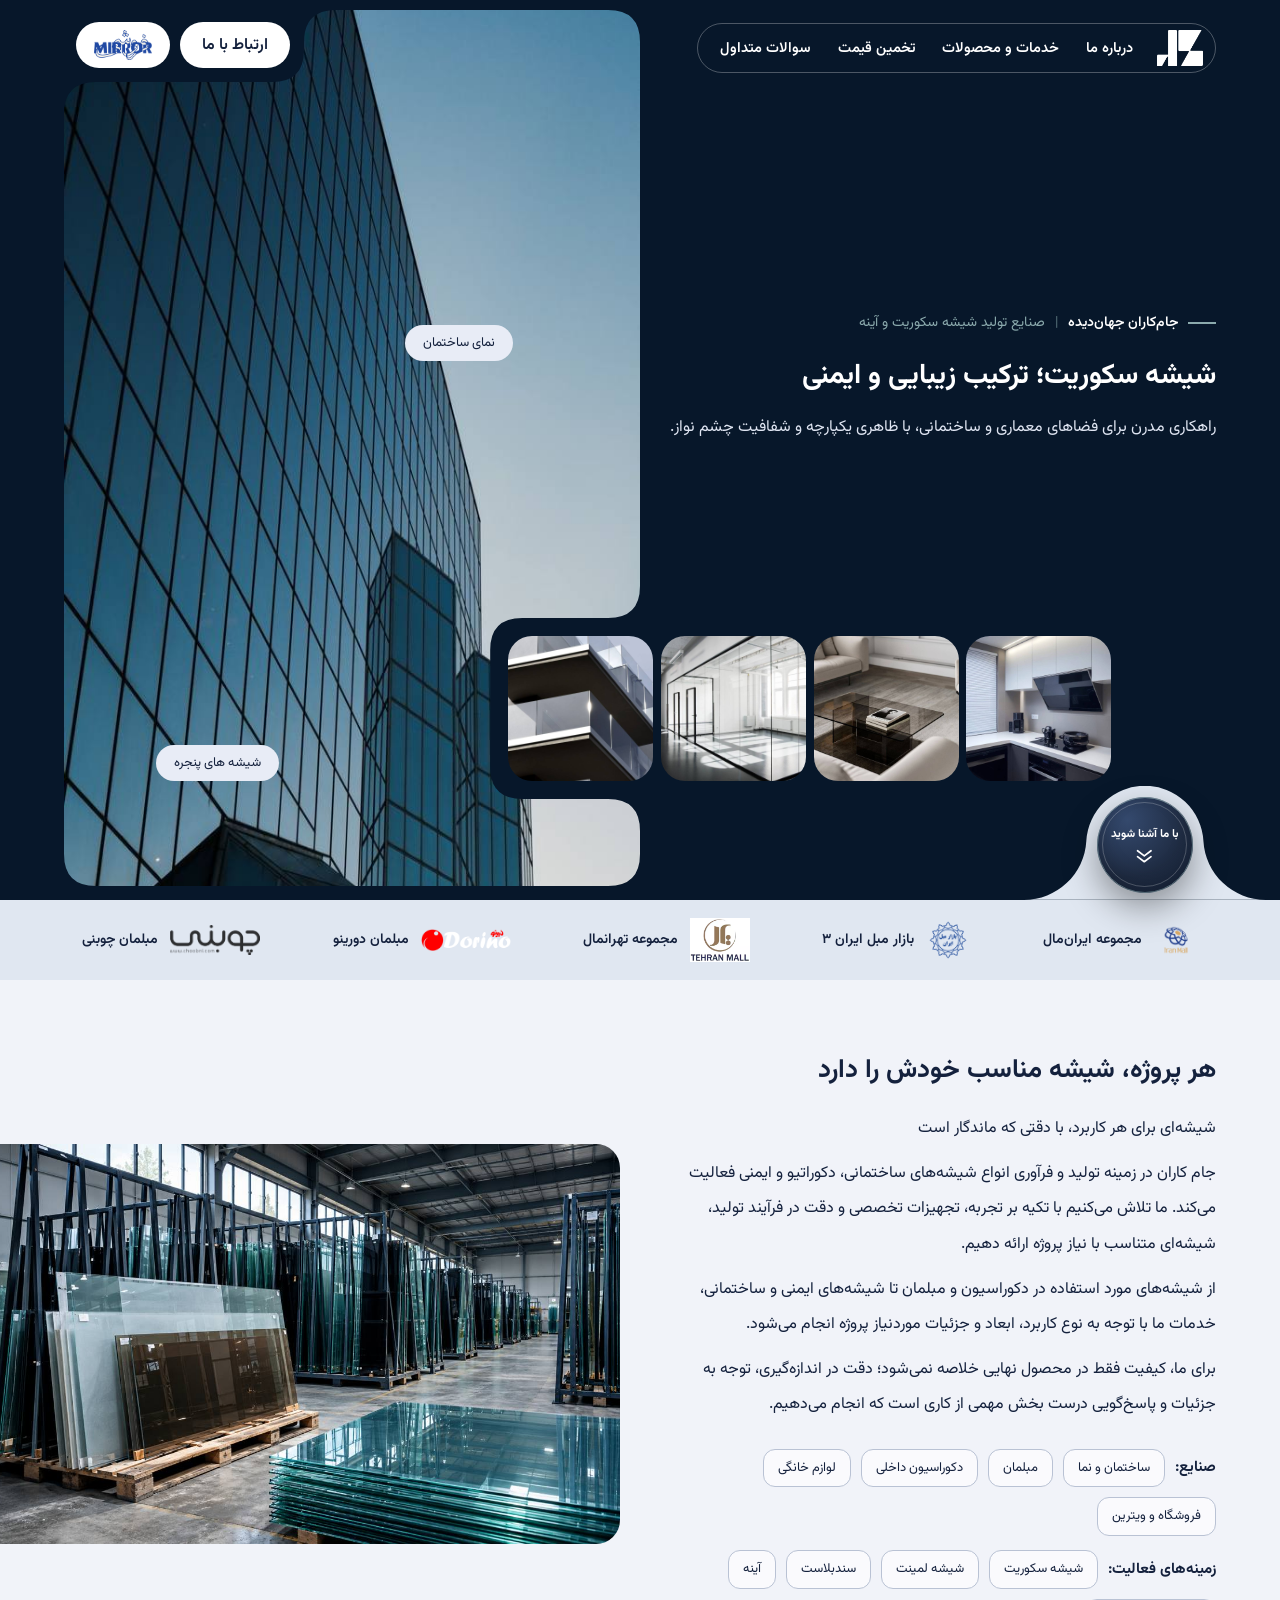
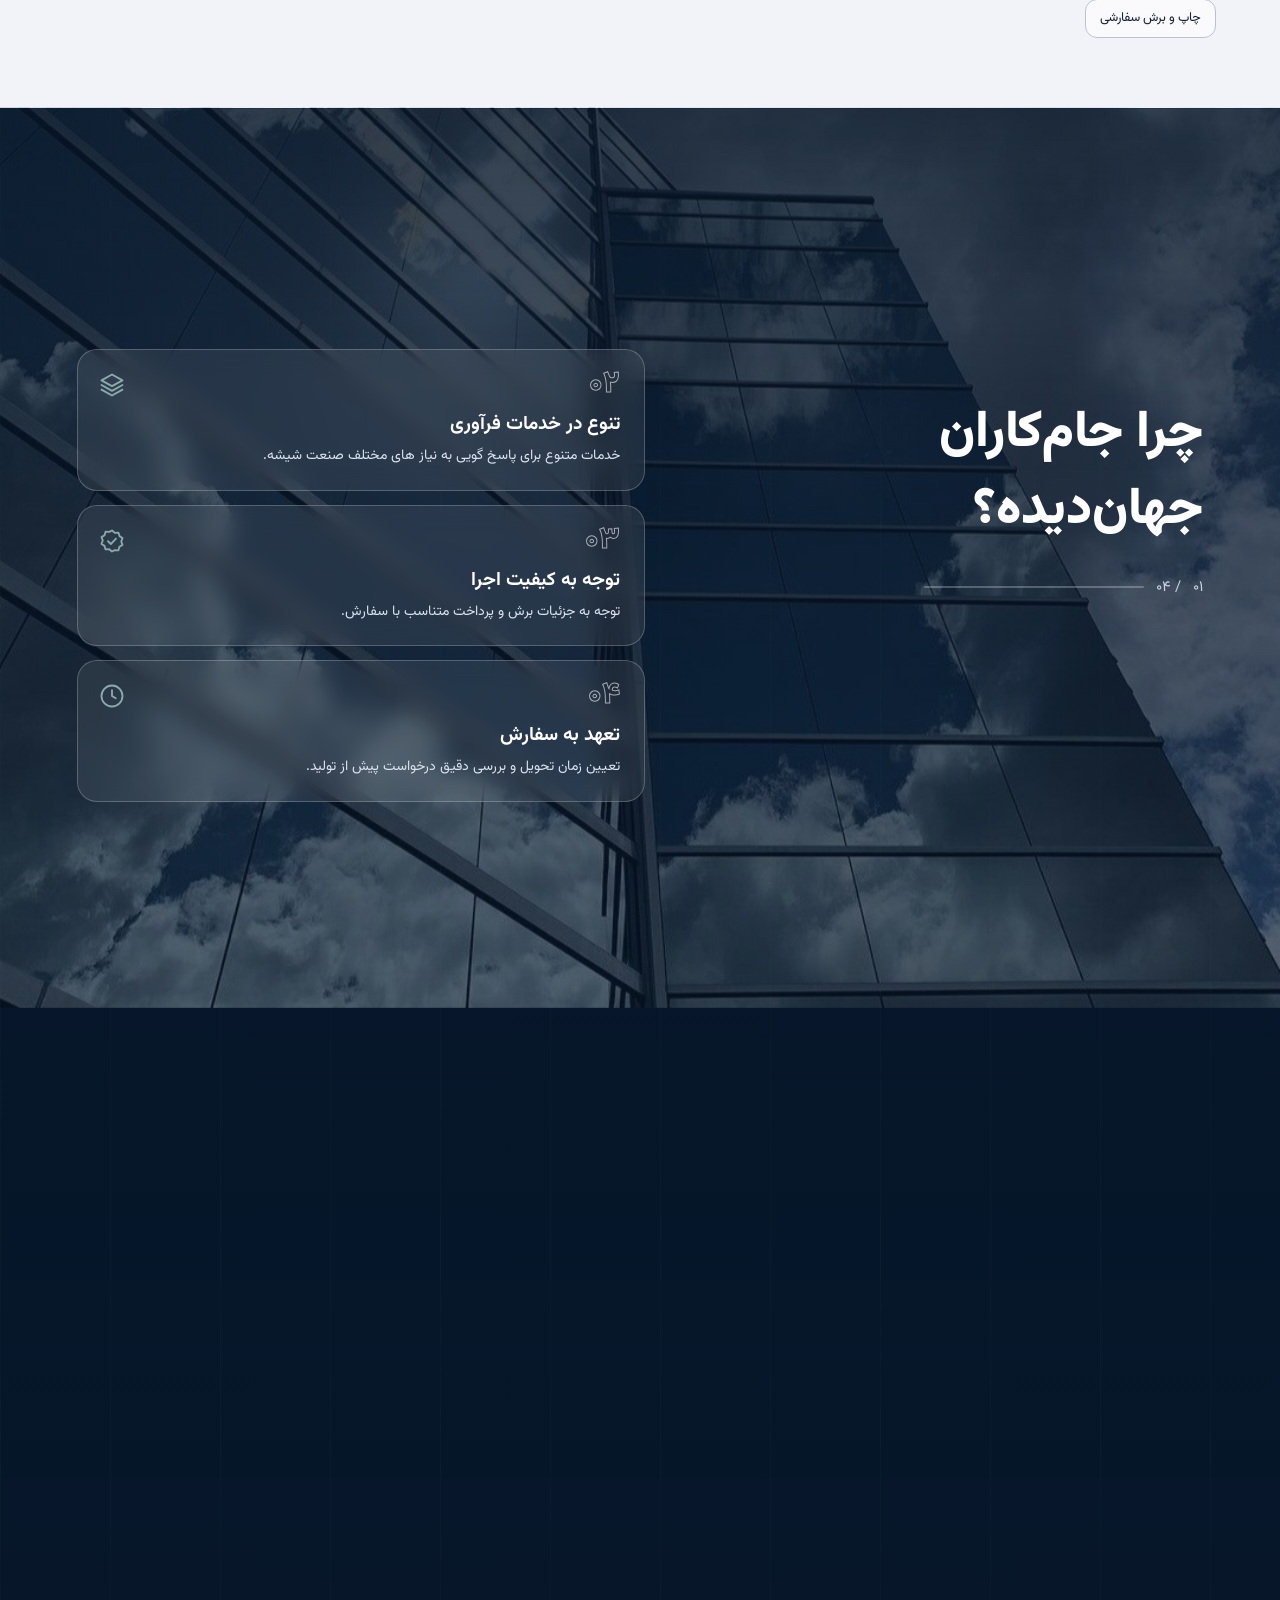
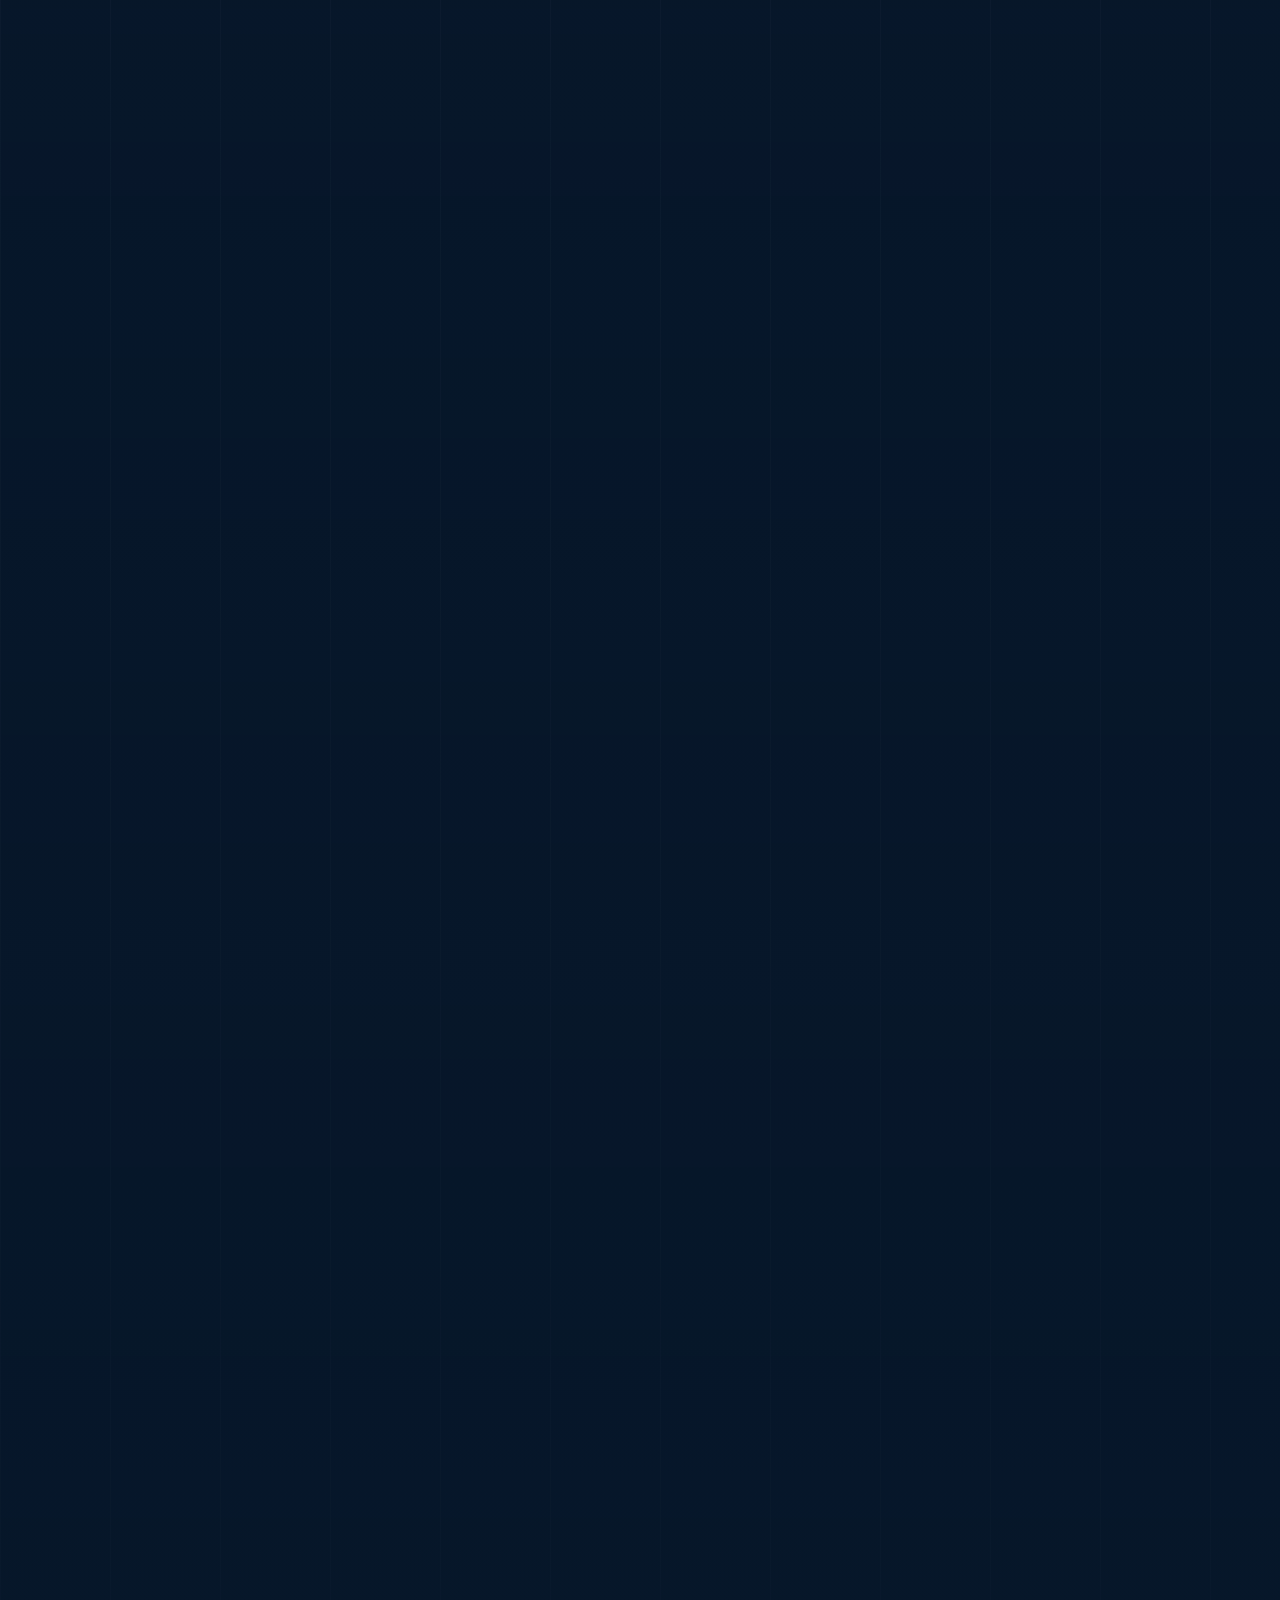
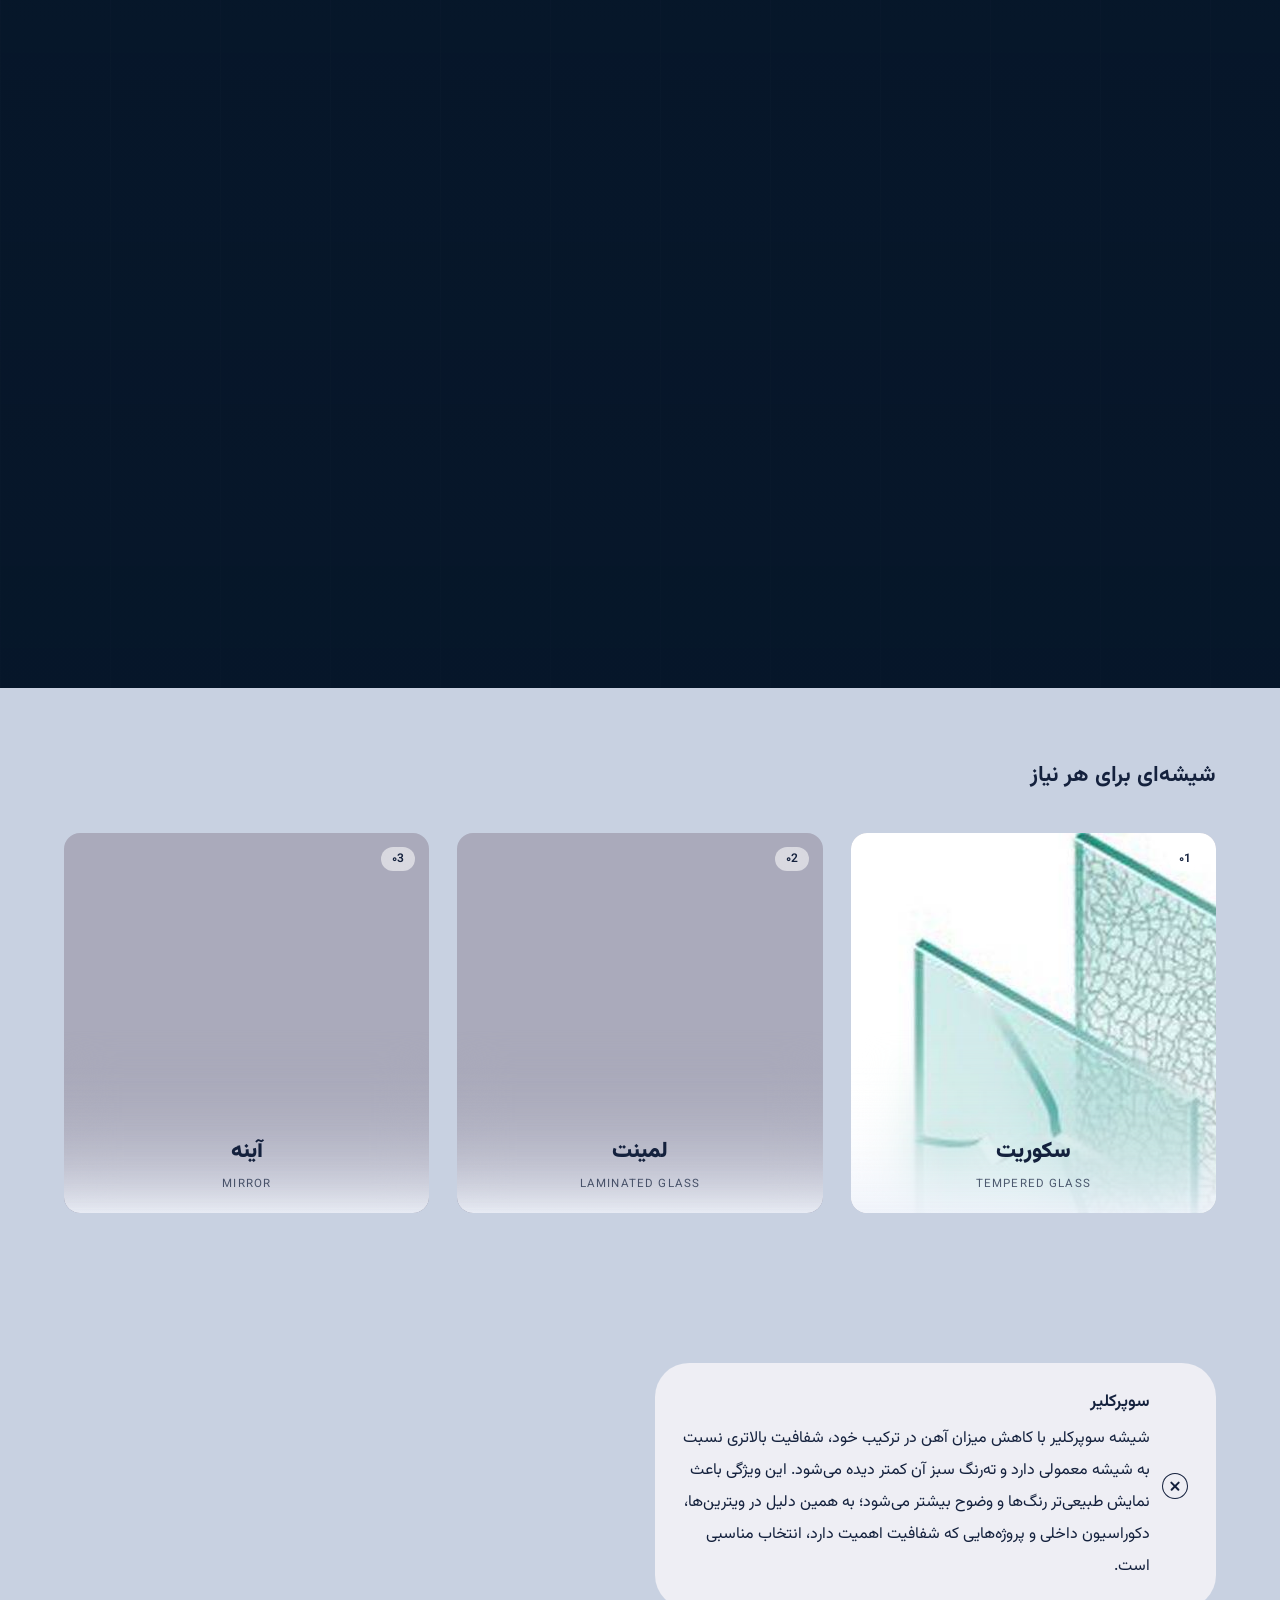
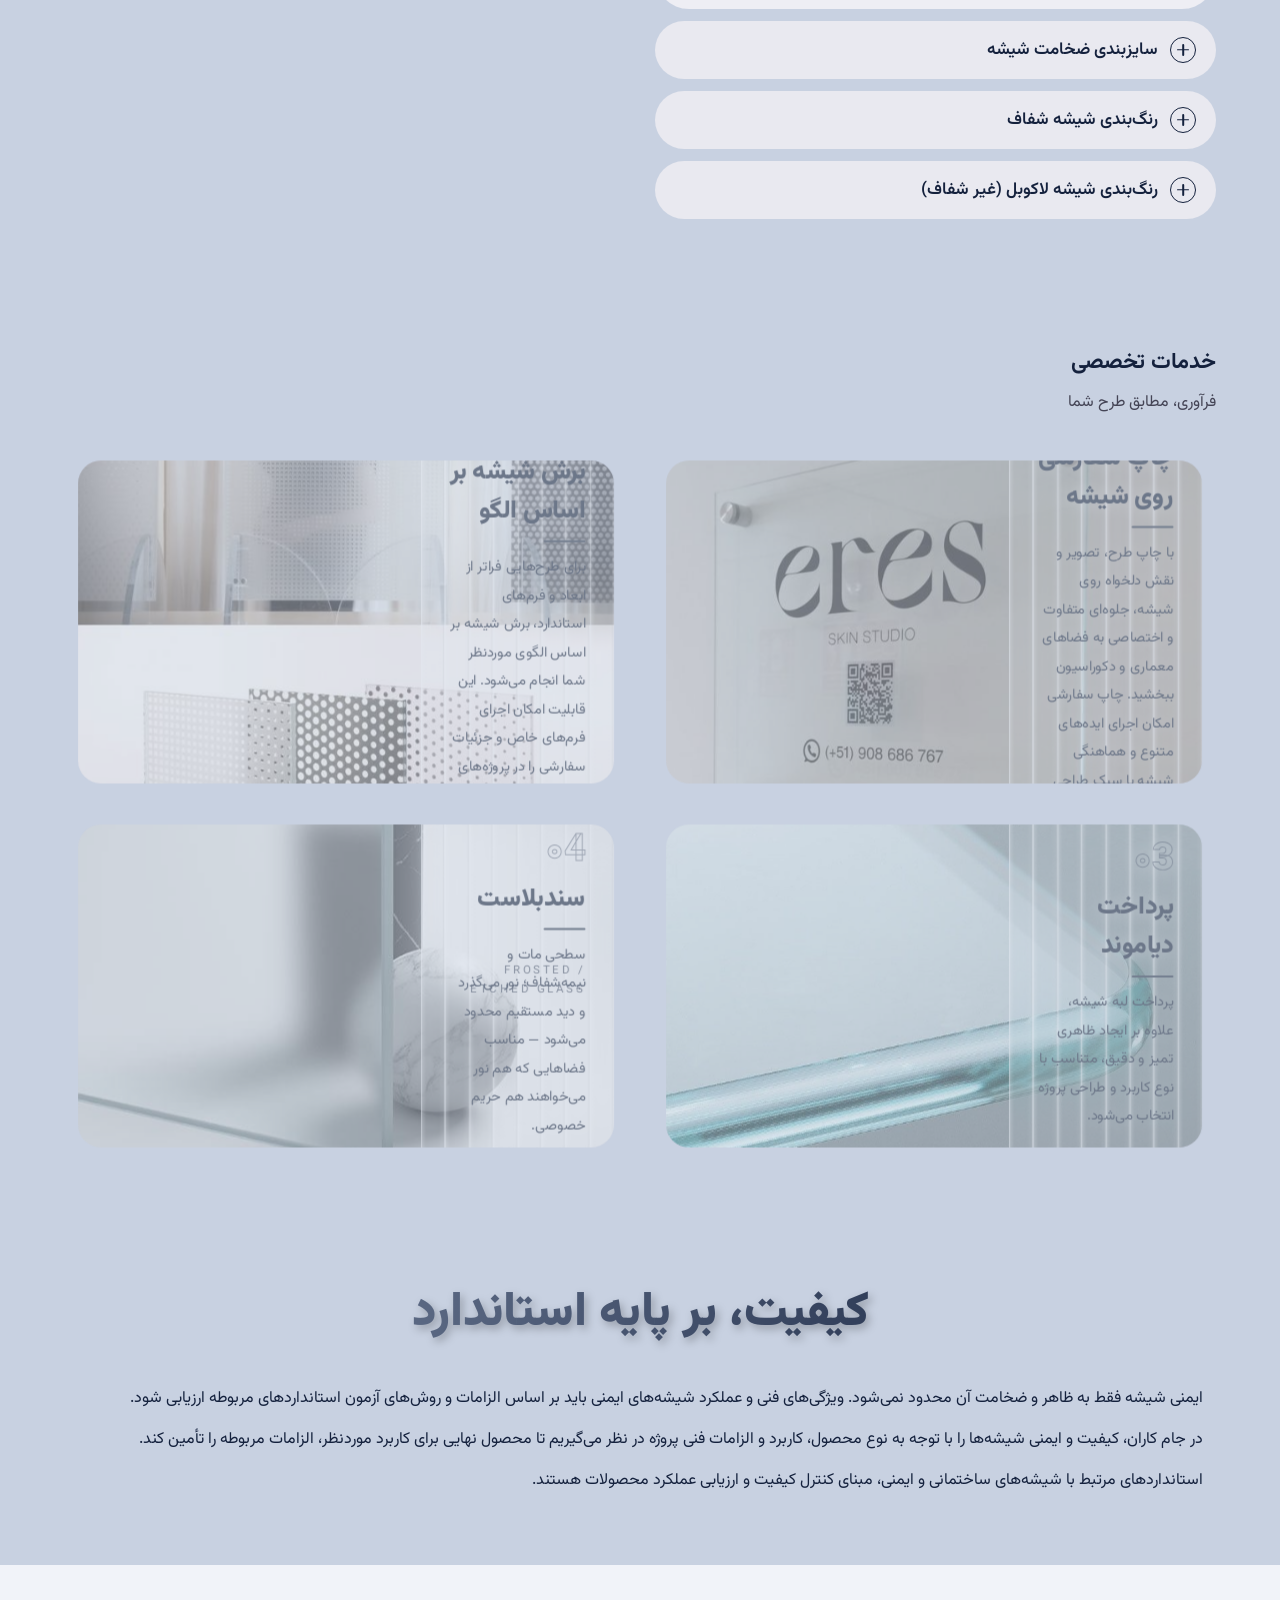
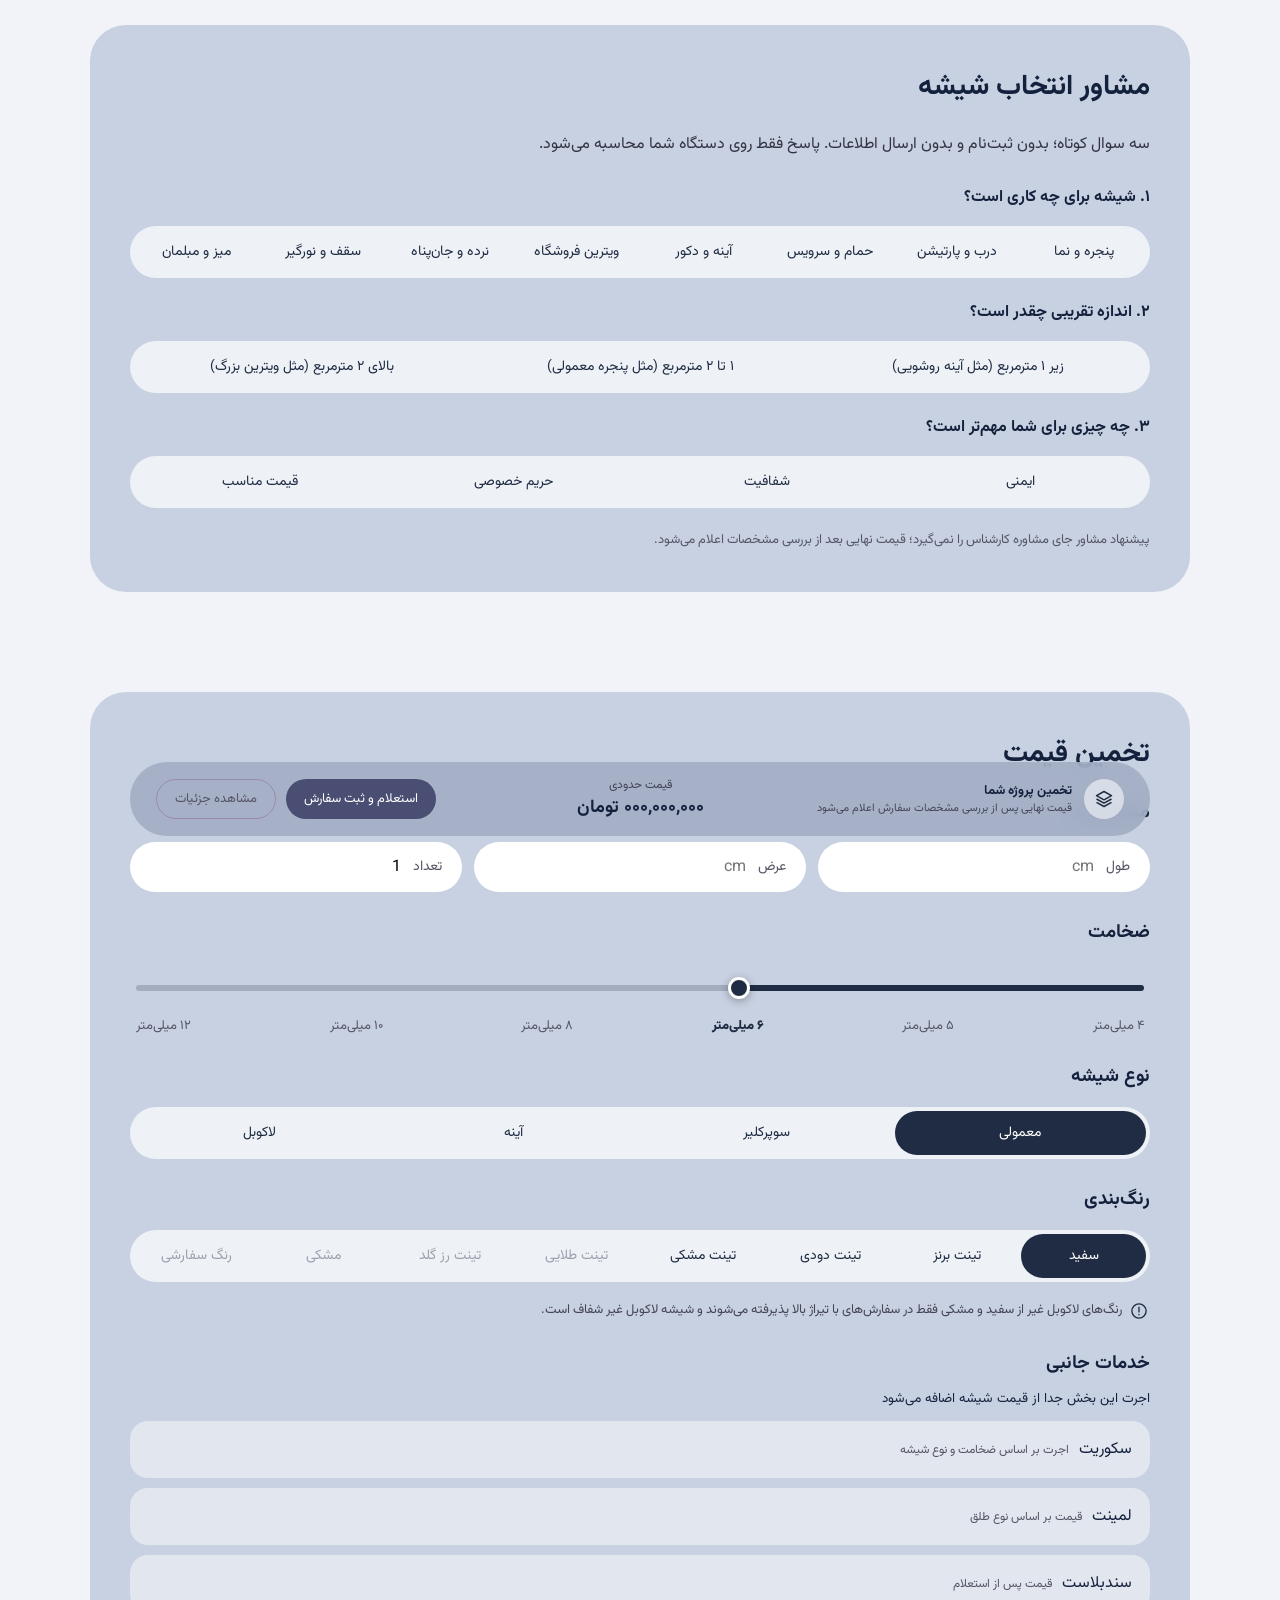
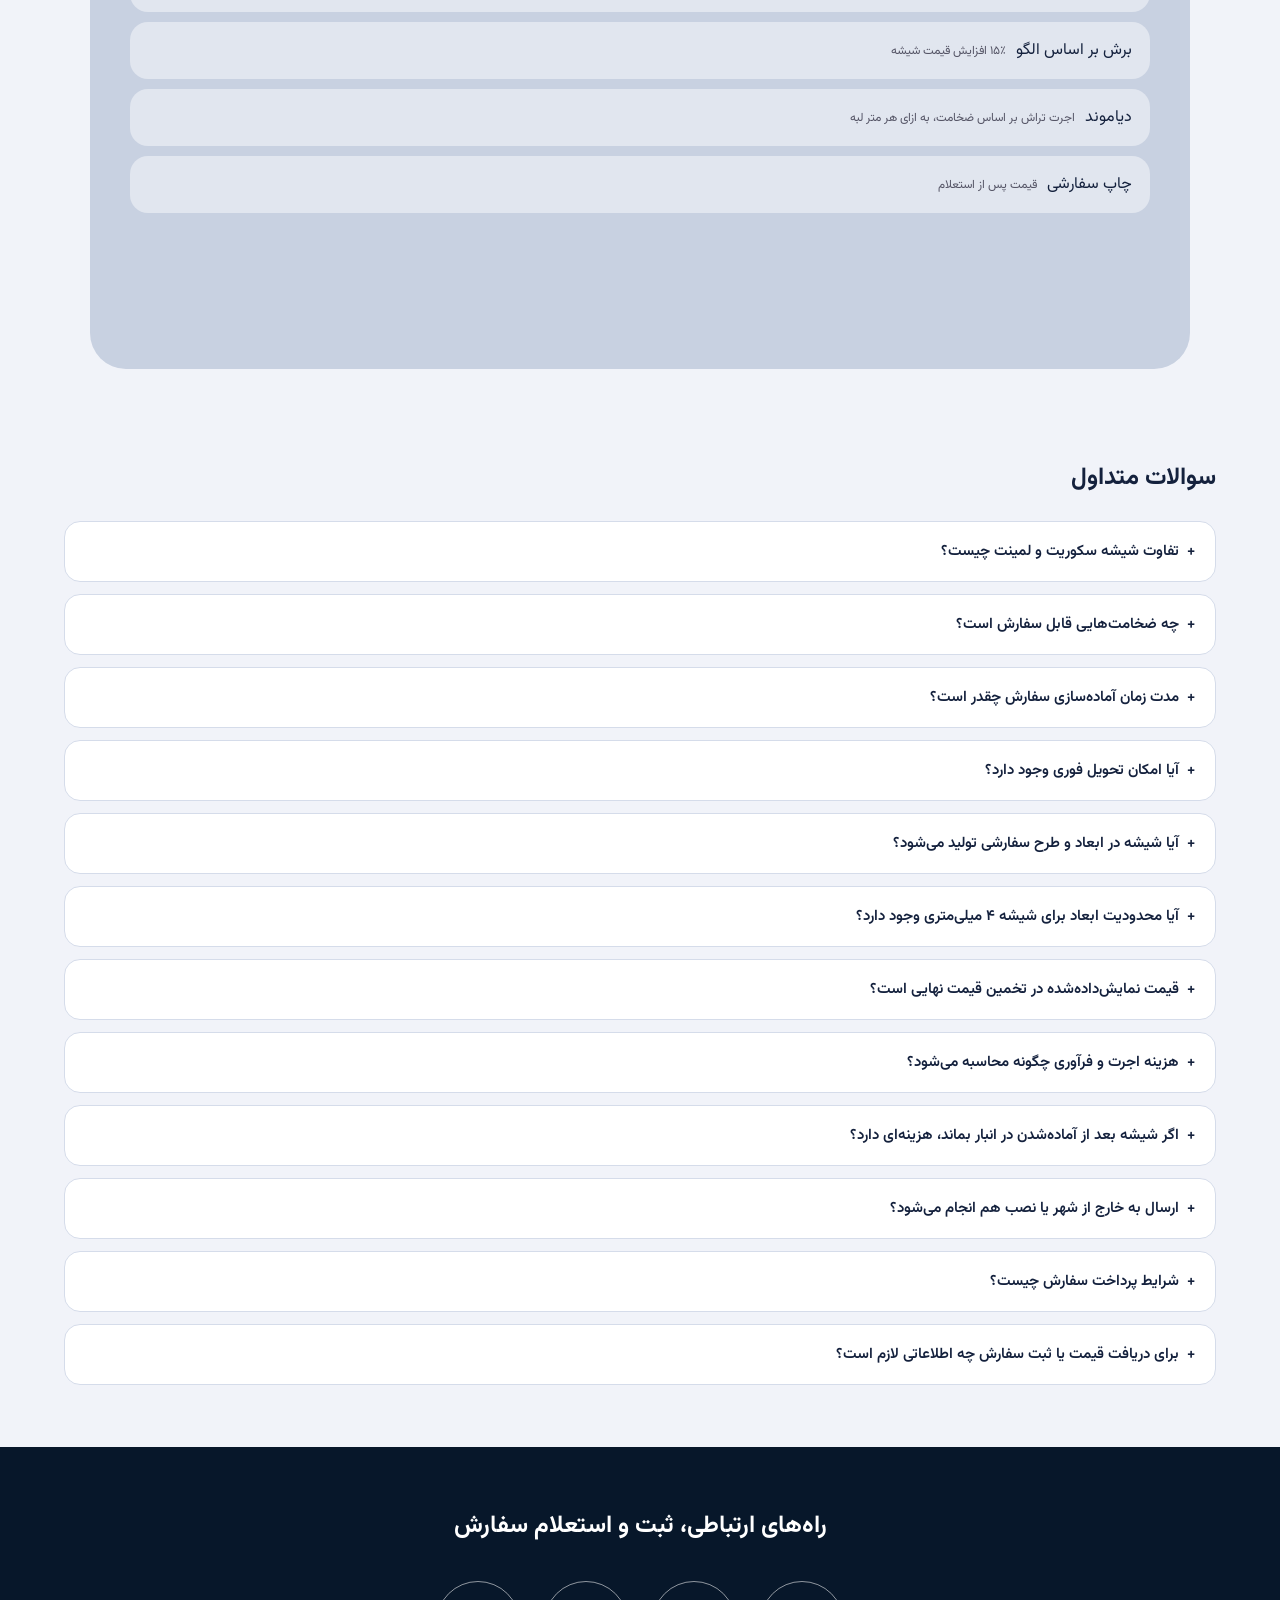
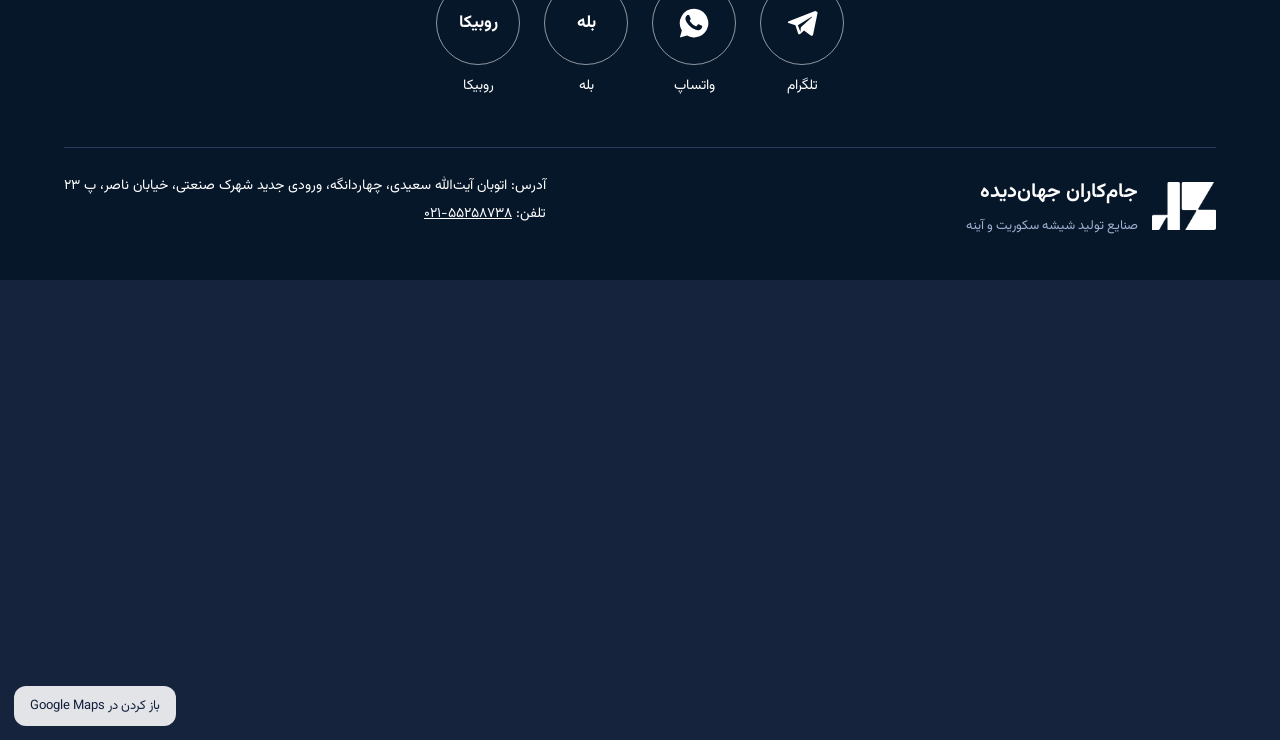
==== commit 9ffb881d: "رفع هم‌پوشانی تیتر FROSTED در کارت سندبلاست؛ بازگشت خودکار به لوگوی قبلی تا زمان آپلود فایل لوگوی جد" ====
--- a/index.html
+++ b/index.html
@@ -11,7 +11,7 @@
 <script type="application/ld+json">{"@context":"https://schema.org","@type":"LocalBusiness","name":"جام‌کاران جهان‌دیده","description":"صنایع تولید شیشه سکوریت و آینه","telephone":"+982155258738","address":{"@type":"PostalAddress","streetAddress":"اتوبان آیت‌الله سعیدی، چهاردانگه، ورودی جدید شهرک صنعتی، خیابان ناصر، پ ۲۳","addressLocality":"تهران","addressCountry":"IR"},"url":"https://masume1998.github.io/Jamkaran/"}</script>
 <link href="https://fonts.googleapis.com/css2?family=Vazirmatn:wght@400;600;900&amp;display=swap" rel="stylesheet">
 <link rel="stylesheet" href="css/style.css?v=5"></head><body>
-<header id="hd"><nav><img class="logo" src="assets/logo-jk.png" id="lg" alt="جام‌کاران جهان‌دیده"><a href="#about">درباره ما</a><a href="#prod">خدمات و محصولات</a><a href="#est">تخمین قیمت</a><a href="#faq">سوالات متداول</a></nav>
+<header id="hd"><nav><img class="logo" src="assets/logo-jk.png" id="lg" alt="جام‌کاران جهان‌دیده" onerror="this.onerror=null;this.src='assets/img-76fe925819.png'"><a href="#about">درباره ما</a><a href="#prod">خدمات و محصولات</a><a href="#est">تخمین قیمت</a><a href="#faq">سوالات متداول</a></nav>
 </header>
 
 <section class="hero"><div class="htext"><div class="eyebrow"><span class="rl"></span><b>جام‌کاران جهان‌دیده</b><span class="sp2">|</span><span>صنایع تولید شیشه سکوریت و آینه</span></div><h1 id="hT">شیشه سکوریت؛ ترکیب زیبایی و ایمنی</h1><p id="hP">راهکاری مدرن برای فضاهای معماری و ساختمانی، با ظاهری یکپارچه و شفافیت چشم نواز.</p></div><div class="frame" id="fr"><div class="fi" id="fi"><img src="assets/img-44c811d308.jpg" class="on"><img src="assets/img-e57233377e.jpg"><img src="assets/img-d57ebc9587.jpg"><img src="assets/img-dfc5db2e59.jpg"><img src="assets/img-97838fbb65.jpg"></div><span class="lab" id="l1" style="top: 36%; right: 22%;">نمای ساختمان</span><span class="lab" id="l2" style="bottom: 12%; left: 16%;">شیشه های پنجره</span><div class="thumbs" id="th"><div></div><div></div><div></div><div></div><div></div></div><div class="notch"><button id="contactBtn"><span class="fab"><svg viewBox="0 0 24 24"><path d="M4 3h16a2 2 0 0 1 2 2v11a2 2 0 0 1-2 2H9l-5 4v-4H4a2 2 0 0 1-2-2V5a2 2 0 0 1 2-2z"></path></svg></span><span class="t">ارتباط با ما</span><span class="ic"><span class="mi" style="--c: rgb(42, 171, 238);" title="تلگرام"><svg viewBox="0 0 24 24"><path d="M21.5 3.4 2.7 10.6c-1 .4-.9 1.1-.2 1.3l4.8 1.5 1.8 5.6c.2.6.4.8.9.8s.7-.2 1-.5l2.3-2.2 4.7 3.5c.9.5 1.5.2 1.7-.8l3-14.6c.3-1.2-.4-1.7-1.3-1.3zM9 13.5l9.3-5.8c.4-.3.8-.1.5.2l-7.700 7-.3 3.200z"></path></svg></span><span class="mi" style="--c: rgb(37, 211, 102);" title="واتساپ"><svg viewBox="0 0 24 24"><path d="M12 2a10 10 0 0 0-8.600 15.100L2 22l5-1.300A10 10 0 1 0 12 2zm5 13.800c-.2.600-1.200 1.100-1.700 1.200-.5.100-1 .1-3.400-.900-2.900-1.200-4.700-4.200-4.900-4.400-.1-.2-1.100-1.500-1.100-2.800s.7-2 1-2.300c.2-.3.500-.3.700-.3h.5c.2 0 .4 0 .6.500l.8 2c.1.2.1.4 0 .5l-.4.600c-.1.200-.3.300-.1.600.2.300.8 1.300 1.700 2.100 1.200 1 2.100 1.300 2.400 1.500.3.100.5.100.6-.1l.9-1.100c.2-.2.4-.2.600-.1l1.900.9c.2.100.4.200.4.300.1.200.1.800-.1 1.400z"></path></svg></span><span class="mi" style="--c: rgb(27, 163, 156);" title="بله"><b>بله</b></span><span class="mi" style="--c: rgb(138, 63, 240);" title="روبیکا"><b>روبیکا</b></span></span></button><button class="mb" aria-label="آینه‌فروشی"><img class="mbl" src="assets/img-2356b59edf.png" alt="MIRROR"></button></div></div><a class="dip" href="#about" aria-label="ادامه"><svg class="dsh" viewBox="0 0 290 128" preserveAspectRatio="none"><path d="M9.2 128A70 70 0 0 0 79.1 62.1A66 66 0 0 1 210.9 62.1A70 70 0 0 0 280.8 128Z"></path></svg><span class="dc"><b>با ما آشنا شوید</b><i><svg viewBox="0 0 22 18"><path class="c1" d="M3 3l8 6 8-6"/><path class="c2" d="M3 10l8 6 8-6"/></svg></i></span></a></section>
@@ -31,7 +31,7 @@
 <div class="col3"></div><div class="chk"></div></div></div>
 
 <section class="specs"><div class="spl" id="spl"><div class="sp o"><span class="pl"></span><div><div>سوپرکلیر</div><p>شیشه سوپرکلیر با کاهش میزان آهن در ترکیب خود، شفافیت بالاتری نسبت به شیشه معمولی دارد و ته‌رنگ سبز آن کمتر دیده می‌شود. این ویژگی باعث نمایش طبیعی‌تر رنگ‌ها و وضوح بیشتر می‌شود؛ به همین دلیل در ویترین‌ها، دکوراسیون داخلی و پروژه‌هایی که شفافیت اهمیت دارد، انتخاب مناسبی است.</p></div></div><div class="sp"><span class="pl"></span><div><div>سایزبندی ضخامت شیشه</div><p>انتخاب ابعاد و ضخامت مناسب شیشه، به نوع کاربرد، محل نصب و شرایط پروژه بستگی دارد. شیشه‌ها با توجه به مشخصات سفارش و محدودیت‌های فنی تولید بررسی می‌شوند تا محصول نهایی متناسب با نیاز پروژه باشد.</p></div></div><div class="sp"><span class="pl"></span><div><div>رنگ‌بندی شیشه شفاف</div><p>رنگ شیشه نقش مهمی در جلوه بصری و هماهنگی آن با فضای معماری دارد. انتخاب رنگ مناسب می‌تواند میزان شفافیت، حس فضا و سبک طراحی را تحت تأثیر قرار دهد.</p></div></div><div class="sp"><span class="pl"></span><div><div>رنگ‌بندی شیشه لاکوبل (غیر شفاف)</div><p>شیشه لاکوبل غیر شفاف است. رنگ‌های قابل سفارش مطابق موجودی و قابلیت‌های مجموعه ارائه می‌شود. برای اطلاع از رنگ‌های موجود، با کارشناسان مجموعه تماس بگیرید.</p></div></div></div><div class="spi" id="spi"></div></section>
-<section class="sv"><div class="svhead rv"><h2>خدمات تخصصی</h2><p>فرآوری، مطابق طرح شما</p></div><div class="sw rv" id="sw" style="transition-delay: 0s;"><div class="sl" style="background-position:50% 45%"><div class="fl"><i></i><i></i><i></i><i></i><i></i><i></i><i></i><i></i><div><span class="no">۰1</span><h3 style="font-size:24px;margin-bottom:12px">چاپ سفارشی روی شیشه</h3><p style="line-height:2;font-size:14px">با چاپ طرح، تصویر و نقش دلخواه روی شیشه، جلوه‌ای متفاوت و اختصاصی به فضاهای معماری و دکوراسیون ببخشید. چاپ سفارشی امکان اجرای ایده‌های متنوع و هماهنگی شیشه با سبک طراحی پروژه شما را فراهم می‌کند.</p></div></div></div><div class="sl" style="background-position:50% 50%"><div class="fl"><i></i><i></i><i></i><i></i><i></i><i></i><i></i><i></i><div><span class="no">۰2</span><h3 style="font-size:24px;margin-bottom:12px">برش شیشه بر اساس الگو</h3><p style="line-height:2;font-size:14px">برای طرح‌هایی فراتر از ابعاد و فرم‌های استاندارد، برش شیشه بر اساس الگوی موردنظر شما انجام می‌شود. این قابلیت امکان اجرای فرم‌های خاص و جزئیات سفارشی را در پروژه‌های دکوراتیو و معماری فراهم می‌کند.</p></div></div></div><div class="sl" style="background-position:50% 50%"><div class="fl"><i></i><i></i><i></i><i></i><i></i><i></i><i></i><i></i><div><span class="no">۰3</span><h3 style="font-size:24px;margin-bottom:12px">پرداخت دیاموند</h3><p style="line-height:2;font-size:14px">پرداخت لبه شیشه، علاوه بر ایجاد ظاهری تمیز و دقیق، متناسب با نوع کاربرد و طراحی پروژه انتخاب می‌شود.</p></div></div></div><div class="sl" style="background-position:50% 50%"><div class="fl"><i></i><i></i><i></i><i></i><i></i><i></i><i></i><i></i><div><span class="no">۰4</span><h3 style="font-size:24px;margin-bottom:12px">سندبلاست</h3><div class="sl-en">FROSTED / ETCHED GLASS</div><p style="line-height:2;font-size:14px">شیشه سندبلاست با ایجاد سطحی مات و نیمه‌شفاف، عبور نور را حفظ می‌کند و در عین حال دید مستقیم را محدود می‌سازد؛ گزینه‌ای کاربردی برای فضاهایی که به ترکیبی از نور و حریم خصوصی نیاز دارند.</p></div></div></div></div></section><section class="q"><h2 class="rv" style="transition-delay: 0.09s;">کیفیت، بر پایه استاندارد</h2><p class="rv" style="transition-delay: 0.18s;">ایمنی شیشه فقط به ظاهر و ضخامت آن محدود نمی‌شود. ویژگی‌های فنی و عملکرد شیشه‌های ایمنی باید بر اساس الزامات و روش‌های آزمون استانداردهای مربوطه ارزیابی شود.</p><p class="rv" style="transition-delay: 0.27s;">در جام کاران، کیفیت و ایمنی شیشه‌ها را با توجه به نوع محصول، کاربرد و الزامات فنی پروژه در نظر می‌گیریم تا محصول نهایی برای کاربرد موردنظر، الزامات مربوطه را تأمین کند.</p><p class="rv" style="transition-delay: 0.36s;">استانداردهای مرتبط با شیشه‌های ساختمانی و ایمنی، مبنای کنترل کیفیت و ارزیابی عملکرد محصولات هستند.</p></section>
+<section class="sv"><div class="svhead rv"><h2>خدمات تخصصی</h2><p>فرآوری، مطابق طرح شما</p></div><div class="sw rv" id="sw" style="transition-delay: 0s;"><div class="sl" style="background-position:50% 45%"><div class="fl"><i></i><i></i><i></i><i></i><i></i><i></i><i></i><i></i><div><span class="no">۰1</span><h3 style="font-size:24px;margin-bottom:12px">چاپ سفارشی روی شیشه</h3><p style="line-height:2;font-size:14px">با چاپ طرح، تصویر و نقش دلخواه روی شیشه، جلوه‌ای متفاوت و اختصاصی به فضاهای معماری و دکوراسیون ببخشید. چاپ سفارشی امکان اجرای ایده‌های متنوع و هماهنگی شیشه با سبک طراحی پروژه شما را فراهم می‌کند.</p></div></div></div><div class="sl" style="background-position:50% 50%"><div class="fl"><i></i><i></i><i></i><i></i><i></i><i></i><i></i><i></i><div><span class="no">۰2</span><h3 style="font-size:24px;margin-bottom:12px">برش شیشه بر اساس الگو</h3><p style="line-height:2;font-size:14px">برای طرح‌هایی فراتر از ابعاد و فرم‌های استاندارد، برش شیشه بر اساس الگوی موردنظر شما انجام می‌شود. این قابلیت امکان اجرای فرم‌های خاص و جزئیات سفارشی را در پروژه‌های دکوراتیو و معماری فراهم می‌کند.</p></div></div></div><div class="sl" style="background-position:50% 50%"><div class="fl"><i></i><i></i><i></i><i></i><i></i><i></i><i></i><i></i><div><span class="no">۰3</span><h3 style="font-size:24px;margin-bottom:12px">پرداخت دیاموند</h3><p style="line-height:2;font-size:14px">پرداخت لبه شیشه، علاوه بر ایجاد ظاهری تمیز و دقیق، متناسب با نوع کاربرد و طراحی پروژه انتخاب می‌شود.</p></div></div></div><div class="sl" style="background-position:50% 50%"><div class="fl"><i></i><i></i><i></i><i></i><i></i><i></i><i></i><i></i><div><span class="no">۰4</span><h3 style="font-size:24px;margin-bottom:12px">سندبلاست</h3><div class="sl-en">FROSTED / ETCHED GLASS</div><p style="line-height:2;font-size:14px">سطحی مات و نیمه‌شفاف؛ نور می‌گذرد و دید مستقیم محدود می‌شود — مناسب فضاهایی که هم نور می‌خواهند هم حریم خصوصی.</p></div></div></div></div></section><section class="q"><h2 class="rv" style="transition-delay: 0.09s;">کیفیت، بر پایه استاندارد</h2><p class="rv" style="transition-delay: 0.18s;">ایمنی شیشه فقط به ظاهر و ضخامت آن محدود نمی‌شود. ویژگی‌های فنی و عملکرد شیشه‌های ایمنی باید بر اساس الزامات و روش‌های آزمون استانداردهای مربوطه ارزیابی شود.</p><p class="rv" style="transition-delay: 0.27s;">در جام کاران، کیفیت و ایمنی شیشه‌ها را با توجه به نوع محصول، کاربرد و الزامات فنی پروژه در نظر می‌گیریم تا محصول نهایی برای کاربرد موردنظر، الزامات مربوطه را تأمین کند.</p><p class="rv" style="transition-delay: 0.36s;">استانداردهای مرتبط با شیشه‌های ساختمانی و ایمنی، مبنای کنترل کیفیت و ارزیابی عملکرد محصولات هستند.</p></section>
 
 
 <section id="advisor" class="adv pad"><div class="advbox rv"><h2>مشاور انتخاب شیشه</h2><p class="advsub">سه سوال کوتاه؛ بدون ثبت‌نام و بدون ارسال اطلاعات. پاسخ فقط روی دستگاه شما محاسبه می‌شود.</p>
@@ -49,7 +49,7 @@
 
 <section id="faq" class="faq"><h2 class="rv" style="transition-delay: 0.27s;">سوالات متداول</h2><div id="fq"><div class="acc rv" style="transition-delay: 0.36s;"><button><b>+</b>تفاوت شیشه سکوریت و لمینت چیست؟</button><div>شیشه سکوریت با فرآیند حرارتی ویژه، مقاومت بیشتری در برابر ضربه و تغییرات دمایی پیدا می‌کند و هنگام شکست به قطعات کوچک‌تر تبدیل می‌شود. شیشه لمینت از اتصال چند لایه شیشه با یک لایه میانی ساخته می‌شود که در صورت شکست، قطعات را در کنار هم نگه می‌دارد. انتخاب نوع شیشه به کاربرد و الزامات پروژه بستگی دارد.</div></div><div class="acc rv" style="transition-delay: 0s;"><button><b>+</b>چه ضخامت‌هایی قابل سفارش است؟</button><div>شیشه‌ها در ضخامت‌های مختلف متناسب با نوع محصول و نیاز پروژه قابل سفارش هستند. برای اطلاع از ضخامت‌های قابل تولید و انتخاب گزینه مناسب، با کارشناسان مجموعه تماس بگیرید.</div></div><div class="acc rv" style="transition-delay: 0.09s;"><button><b>+</b>مدت زمان آماده‌سازی سفارش چقدر است؟</button><div>زمان استاندارد آماده‌سازی سفارش معمولاً ۷ روز کاری است. این زمان با توجه به نوع شیشه، ابعاد و مشخصات سفارش ممکن است متفاوت باشد.</div></div><div class="acc rv" style="transition-delay: 0.18s;"><button><b>+</b>آیا امکان تحویل فوری وجود دارد؟</button><div>در صورت وجود ظرفیت تولید، امکان بررسی سفارش فوری و تحویل یک‌روزه وجود دارد. سفارش‌های فوری شامل ۱۰٪ هزینه اضافی هستند و نیاز به تأیید مجموعه دارند.</div></div><div class="acc rv" style="transition-delay: 0.27s;"><button><b>+</b>آیا شیشه در ابعاد و طرح سفارشی تولید می‌شود؟</button><div>بله، امکان بررسی و تولید سفارش‌های سفارشی متناسب با ابعاد و نیاز پروژه وجود دارد. خدماتی مانند برش بر اساس الگو و چاپ سفارشی نیز با توجه به مشخصات فنی و قابلیت تولید قابل ارائه هستند.</div></div><div class="acc rv" style="transition-delay: 0.36s;"><button><b>+</b>آیا محدودیت ابعاد برای شیشه ۴ میلی‌متری وجود دارد؟</button><div>بله، سفارش شیشه ۴ میلی‌متری در ابعاد بزرگ‌تر از ۲۰۰ × ۱۰۰ سانتی‌متر پذیرفته نمی‌شود. برای ابعاد بزرگ‌تر، باید ضخامت مناسب با توجه به شرایط پروژه بررسی شود.</div></div><div class="acc rv" style="transition-delay: 0s;"><button><b>+</b>قیمت نمایش‌داده‌شده در تخمین قیمت نهایی است؟</button><div>خیر، قیمت نمایش‌داده‌شده در ماشین‌حساب سایت، تخمینی و بر اساس اطلاعات واردشده است. قیمت نهایی پس از بررسی مشخصات سفارش، نوع شیشه، ابعاد و خدمات موردنیاز توسط کارشناسان مجموعه اعلام می‌شود.</div></div><div class="acc rv" style="transition-delay: 0.09s;"><button><b>+</b>هزینه اجرت و فرآوری چگونه محاسبه می‌شود؟</button><div>هزینه خدمات فرآوری مانند سکوریت‌کردن، برش، دیاموند، سندبلاست، چاپ و سایر خدمات، با توجه به نوع فرآوری، ابعاد و مشخصات سفارش محاسبه می‌شود. هزینه نهایی پس از بررسی سفارش اعلام خواهد شد.</div></div><div class="acc rv" style="transition-delay: 0.18s;"><button><b>+</b>اگر شیشه بعد از آماده‌شدن در انبار بماند، هزینه‌ای دارد؟</button><div>بله، پس از گذشت ۴۸ ساعت از زمان اعلام آماده‌شدن سفارش، هزینه انبارداری به ازای هر مترمربع، روزانه ۳۰٬۰۰۰ ریال محاسبه می‌شود.</div></div><div class="acc rv" style="transition-delay: 0.27s;"><button><b>+</b>ارسال به خارج از شهر یا نصب هم انجام می‌شود؟</button><div>شرایط ارسال سفارش به خارج از شهر و هماهنگی خدمات نصب، با توجه به موقعیت پروژه و نوع سفارش قابل بررسی است. برای اطلاع از امکان ارائه این خدمات، با کارشناسان مجموعه تماس بگیرید.</div></div><div class="acc rv" style="transition-delay: 0.36s;"><button><b>+</b>شرایط پرداخت سفارش چیست؟</button><div>شرایط پرداخت و میزان پیش‌پرداخت با توجه به نوع و حجم سفارش تعیین می‌شود. جزئیات پرداخت هنگام ثبت سفارش و پیش از شروع فرآیند تولید توسط کارشناسان اعلام خواهد شد.</div></div><div class="acc rv" style="transition-delay: 0s;"><button><b>+</b>برای دریافت قیمت یا ثبت سفارش چه اطلاعاتی لازم است؟</button><div>برای بررسی و ثبت سفارش، ارائه اطلاعاتی مانند نوع شیشه، ضخامت، ابعاد، تعداد، نوع فرآوری و در صورت وجود، طرح یا الگوی موردنظر ضروری است. برای دریافت قیمت دقیق‌تر، می‌توانید مشخصات پروژه را از طریق راه‌های ارتباطی مجموعه ارسال کنید.</div></div></div></section>
 <section id="contact" class="cn"><h2>راه‌های ارتباطی، ثبت و استعلام سفارش</h2><div class="apps"><a href="#"><span class="ico" style="--c: rgb(42, 171, 238);"><svg viewBox="0 0 24 24"><path d="M21.5 3.4 2.7 10.6c-1 .4-.9 1.1-.2 1.3l4.8 1.5 1.8 5.6c.2.6.4.8.9.8s.7-.2 1-.5l2.3-2.2 4.7 3.5c.9.5 1.5.2 1.7-.8l3-14.6c.3-1.2-.4-1.7-1.3-1.3zM9 13.5l9.3-5.8c.4-.3.8-.1.5.2l-7.700 7-.3 3.200z"></path></svg></span>تلگرام</a><a href="#"><span class="ico" style="--c: rgb(37, 211, 102);"><svg viewBox="0 0 24 24"><path d="M12 2a10 10 0 0 0-8.600 15.100L2 22l5-1.300A10 10 0 1 0 12 2zm5 13.800c-.2.600-1.200 1.100-1.700 1.200-.5.100-1 .1-3.400-.900-2.900-1.200-4.700-4.200-4.900-4.400-.1-.2-1.100-1.500-1.100-2.800s.7-2 1-2.300c.2-.3.500-.3.700-.3h.5c.2 0 .4 0 .6.500l.8 2c.1.2.1.4 0 .5l-.4.600c-.1.200-.3.300-.1.600.2.300.8 1.300 1.700 2.100 1.200 1 2.100 1.300 2.400 1.500.3.100.5.100.6-.1l.9-1.100c.2-.2.4-.2.600-.1l1.900.9c.2.100.4.200.4.300.1.200.1.800-.1 1.400z"></path></svg></span>واتساپ</a><a href="#"><span class="ico" style="--c: rgb(27, 163, 156);"><b>بله</b></span>بله</a><a href="#"><span class="ico" style="--c: rgb(138, 63, 240);"><b>روبیکا</b></span>روبیکا</a></div>
-<footer class="rv" style="transition-delay: 0s;"><div class="fbrand"><img src="assets/logo-jk.png" alt="جام‌کاران جهان‌دیده"><div><b>جام‌کاران جهان‌دیده</b><small>صنایع تولید شیشه سکوریت و آینه</small></div></div><div>آدرس: اتوبان آیت‌الله سعیدی، چهاردانگه، ورودی جدید شهرک صنعتی، خیابان ناصر، پ ۲۳<br>تلفن: <a href="tel:+982155258738" dir="ltr" style="color:#fff">۰۲۱-۵۵۲۵۸۷۳۸</a></div></footer><div class="loc map"><iframe src="https://www.google.com/maps/embed?pb=!1m18!1m12!1m3!1d3244.317181842926!2d51.29719240000001!3d35.595241800000004!2m3!1f0!2f0!3f0!3m2!1i1024!2i768!4f13.1!3m3!1m2!1s0x3f9201b1e857fb07%3A0x8908517822c6eb01!2z2qnYp9ix2K7Yp9mG2Ycg2LTbjNi02Ycg2KjYsduMINmIINii24zZhtmHINiz2KfYstuMINis2KfZhSDaqdin2LHYp9mG!5e0!3m2!1sen!2sir!4v1792918477340!5m2!1sen!2sir" allowfullscreen="" loading="lazy" referrerpolicy="strict-origin-when-cross-origin" title="موقعیت جام‌کاران جهان‌دیده"></iframe><a class="mo" href="https://maps.app.goo.gl/X47LVhaXhbwTCxJL6?g_st=ic" target="_blank" rel="noopener">باز کردن در Google Maps</a></div></section>
+<footer class="rv" style="transition-delay: 0s;"><div class="fbrand"><img src="assets/logo-jk.png" alt="جام‌کاران جهان‌دیده" onerror="this.onerror=null;this.src='assets/img-76fe925819.png'"><div><b>جام‌کاران جهان‌دیده</b><small>صنایع تولید شیشه سکوریت و آینه</small></div></div><div>آدرس: اتوبان آیت‌الله سعیدی، چهاردانگه، ورودی جدید شهرک صنعتی، خیابان ناصر، پ ۲۳<br>تلفن: <a href="tel:+982155258738" dir="ltr" style="color:#fff">۰۲۱-۵۵۲۵۸۷۳۸</a></div></footer><div class="loc map"><iframe src="https://www.google.com/maps/embed?pb=!1m18!1m12!1m3!1d3244.317181842926!2d51.29719240000001!3d35.595241800000004!2m3!1f0!2f0!3f0!3m2!1i1024!2i768!4f13.1!3m3!1m2!1s0x3f9201b1e857fb07%3A0x8908517822c6eb01!2z2qnYp9ix2K7Yp9mG2Ycg2LTbjNi02Ycg2KjYsduMINmIINii24zZhtmHINiz2KfYstuMINis2KfZhSDaqdin2LHYp9mG!5e0!3m2!1sen!2sir!4v1792918477340!5m2!1sen!2sir" allowfullscreen="" loading="lazy" referrerpolicy="strict-origin-when-cross-origin" title="موقعیت جام‌کاران جهان‌دیده"></iframe><a class="mo" href="https://maps.app.goo.gl/X47LVhaXhbwTCxJL6?g_st=ic" target="_blank" rel="noopener">باز کردن در Google Maps</a></div></section>
 
 
 <script src="js/main.js?v=4" defer></script>
--- a/css/style.css
+++ b/css/style.css
@@ -2921,8 +2921,11 @@
 .sl-en {
   font-size: 12px;
   letter-spacing: 3px;
+  line-height: 1.7;
   opacity: .75;
-  margin-bottom: 10px;
+  margin-bottom: 12px;
+  flex: none;
+  position: relative;
 }
 #dots,
 .sa {
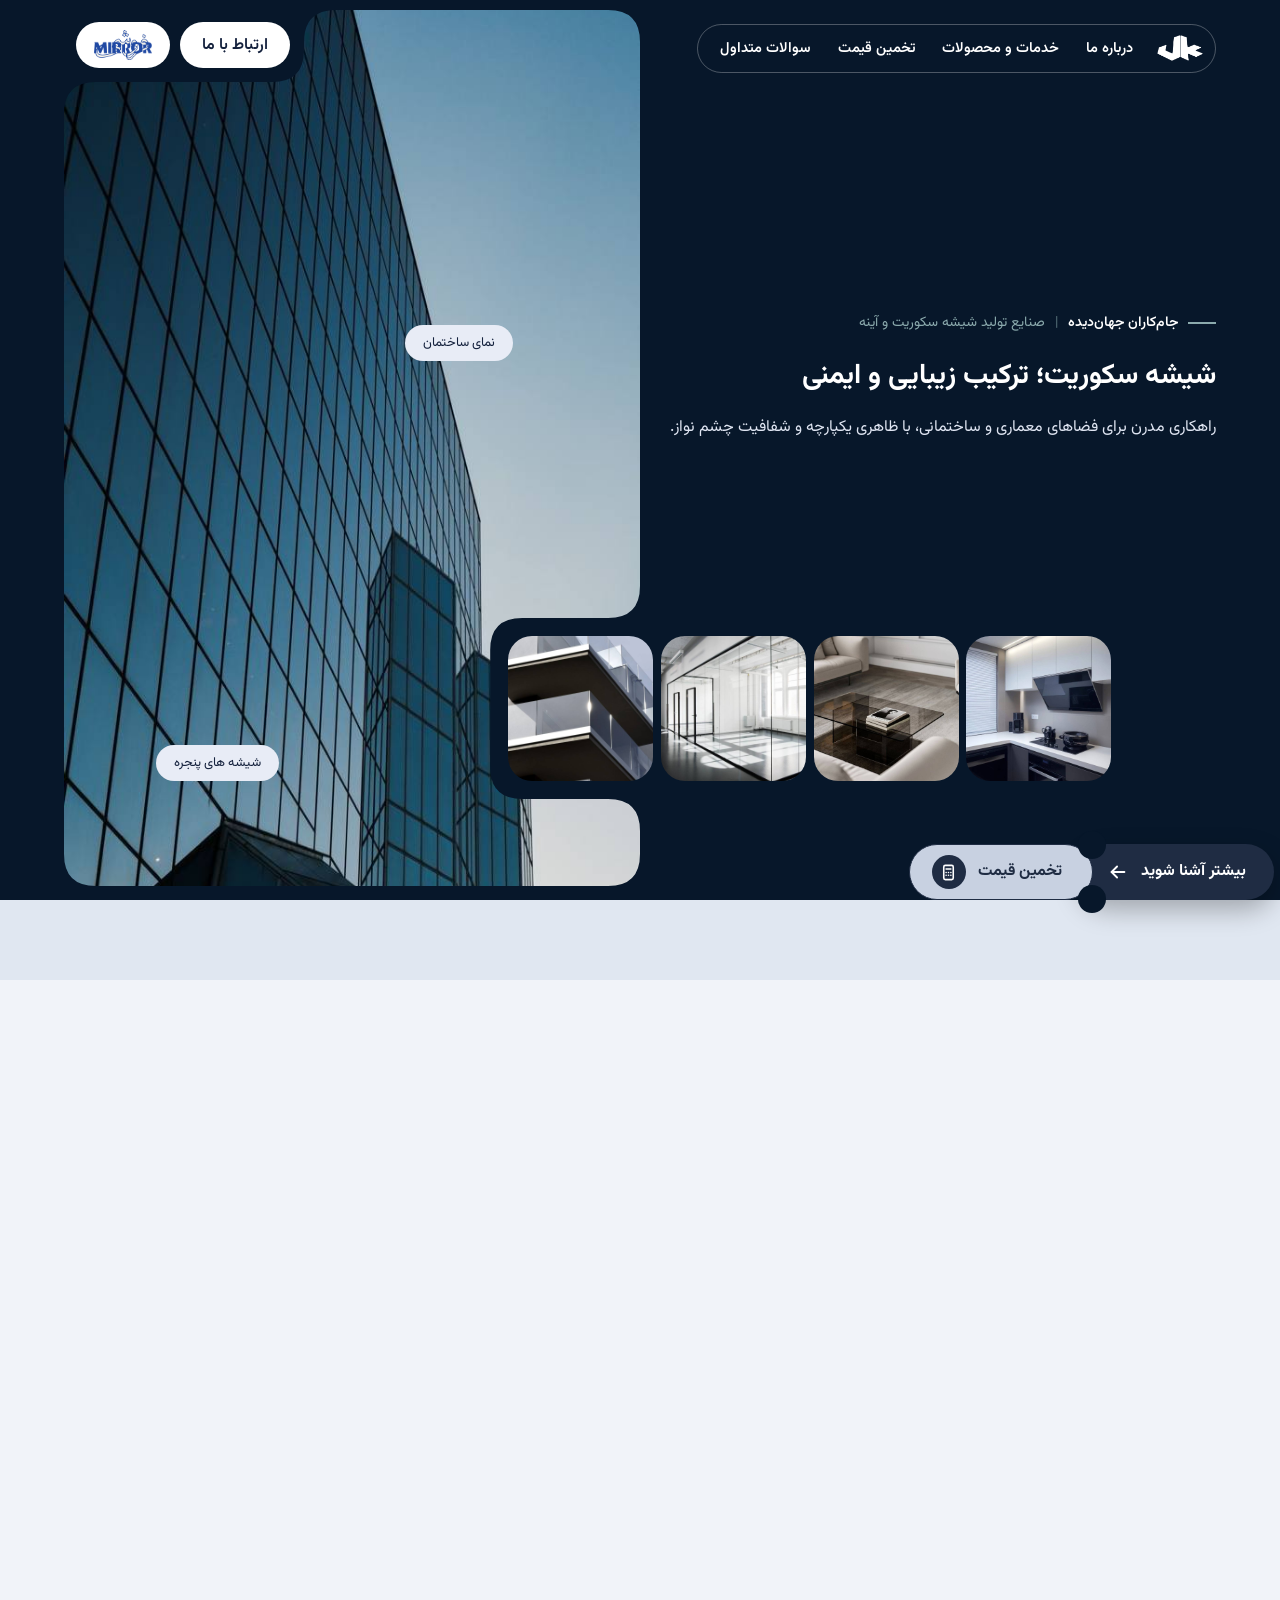
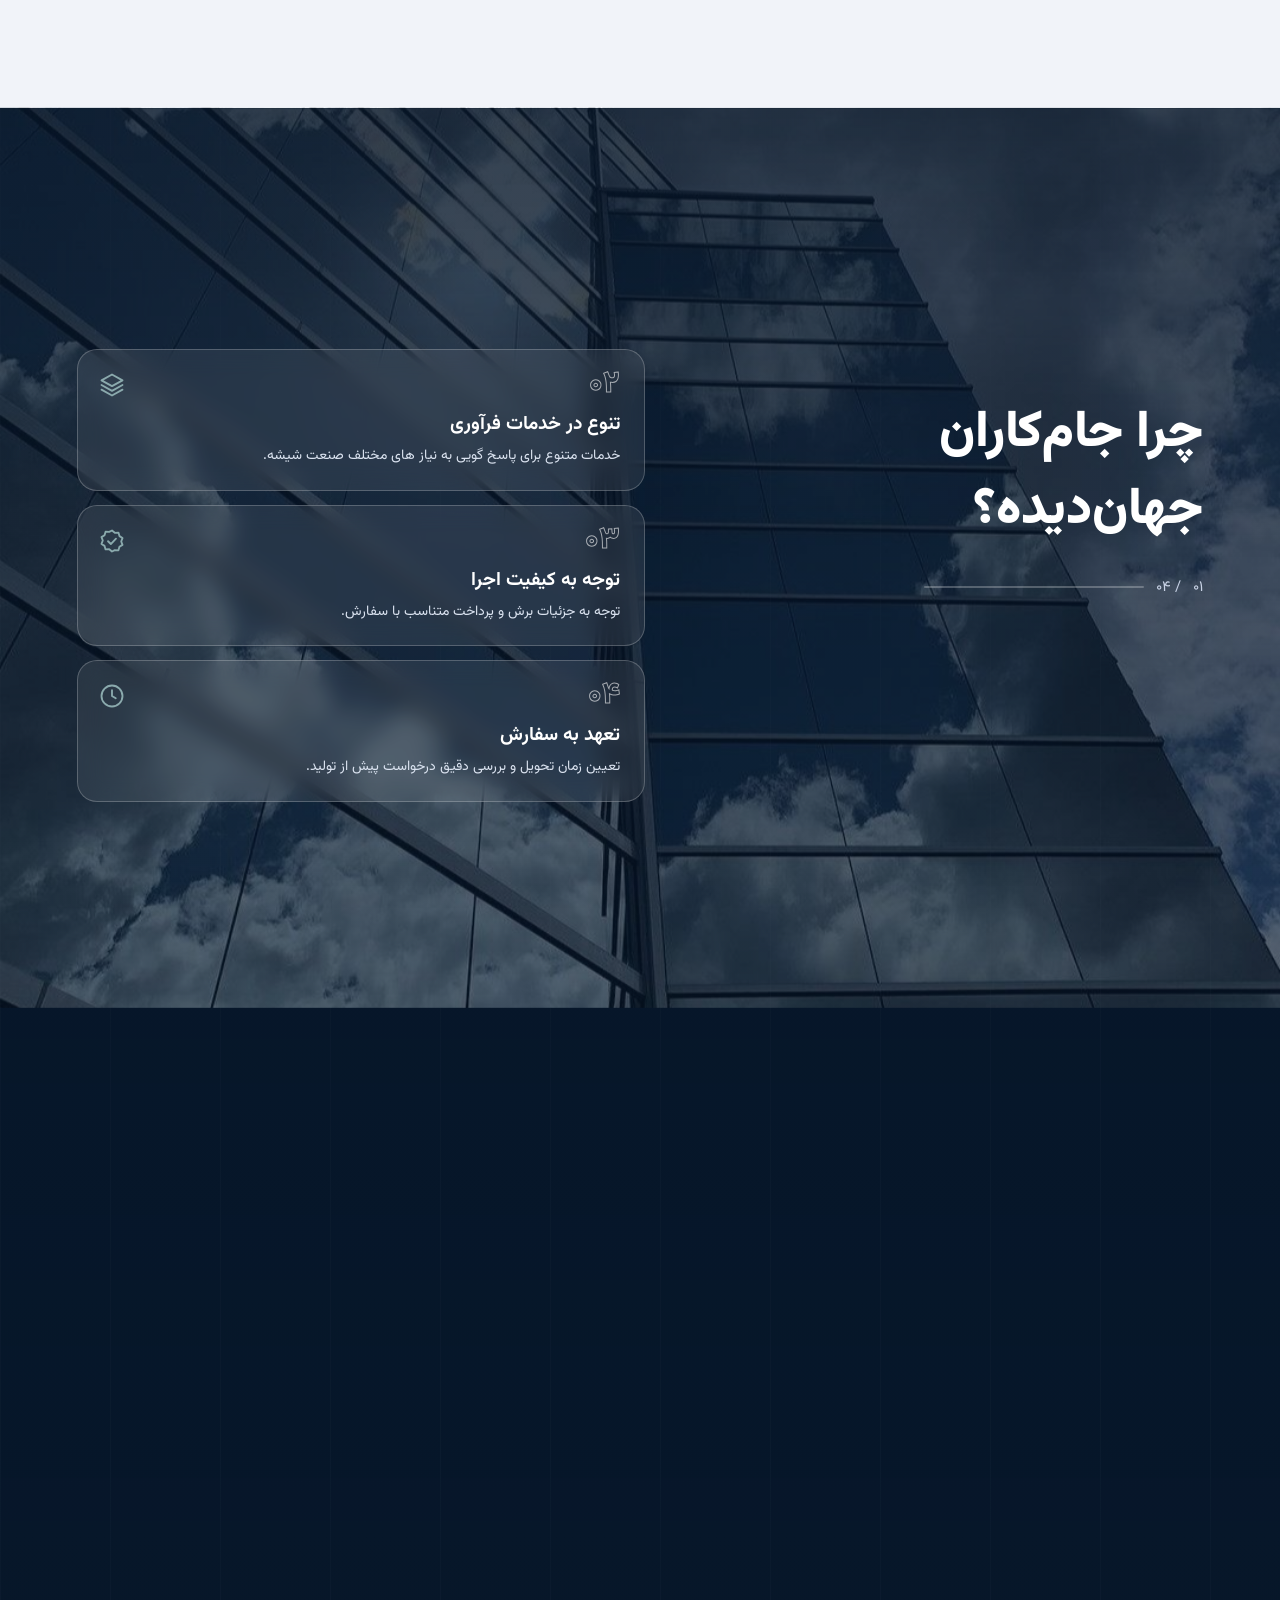
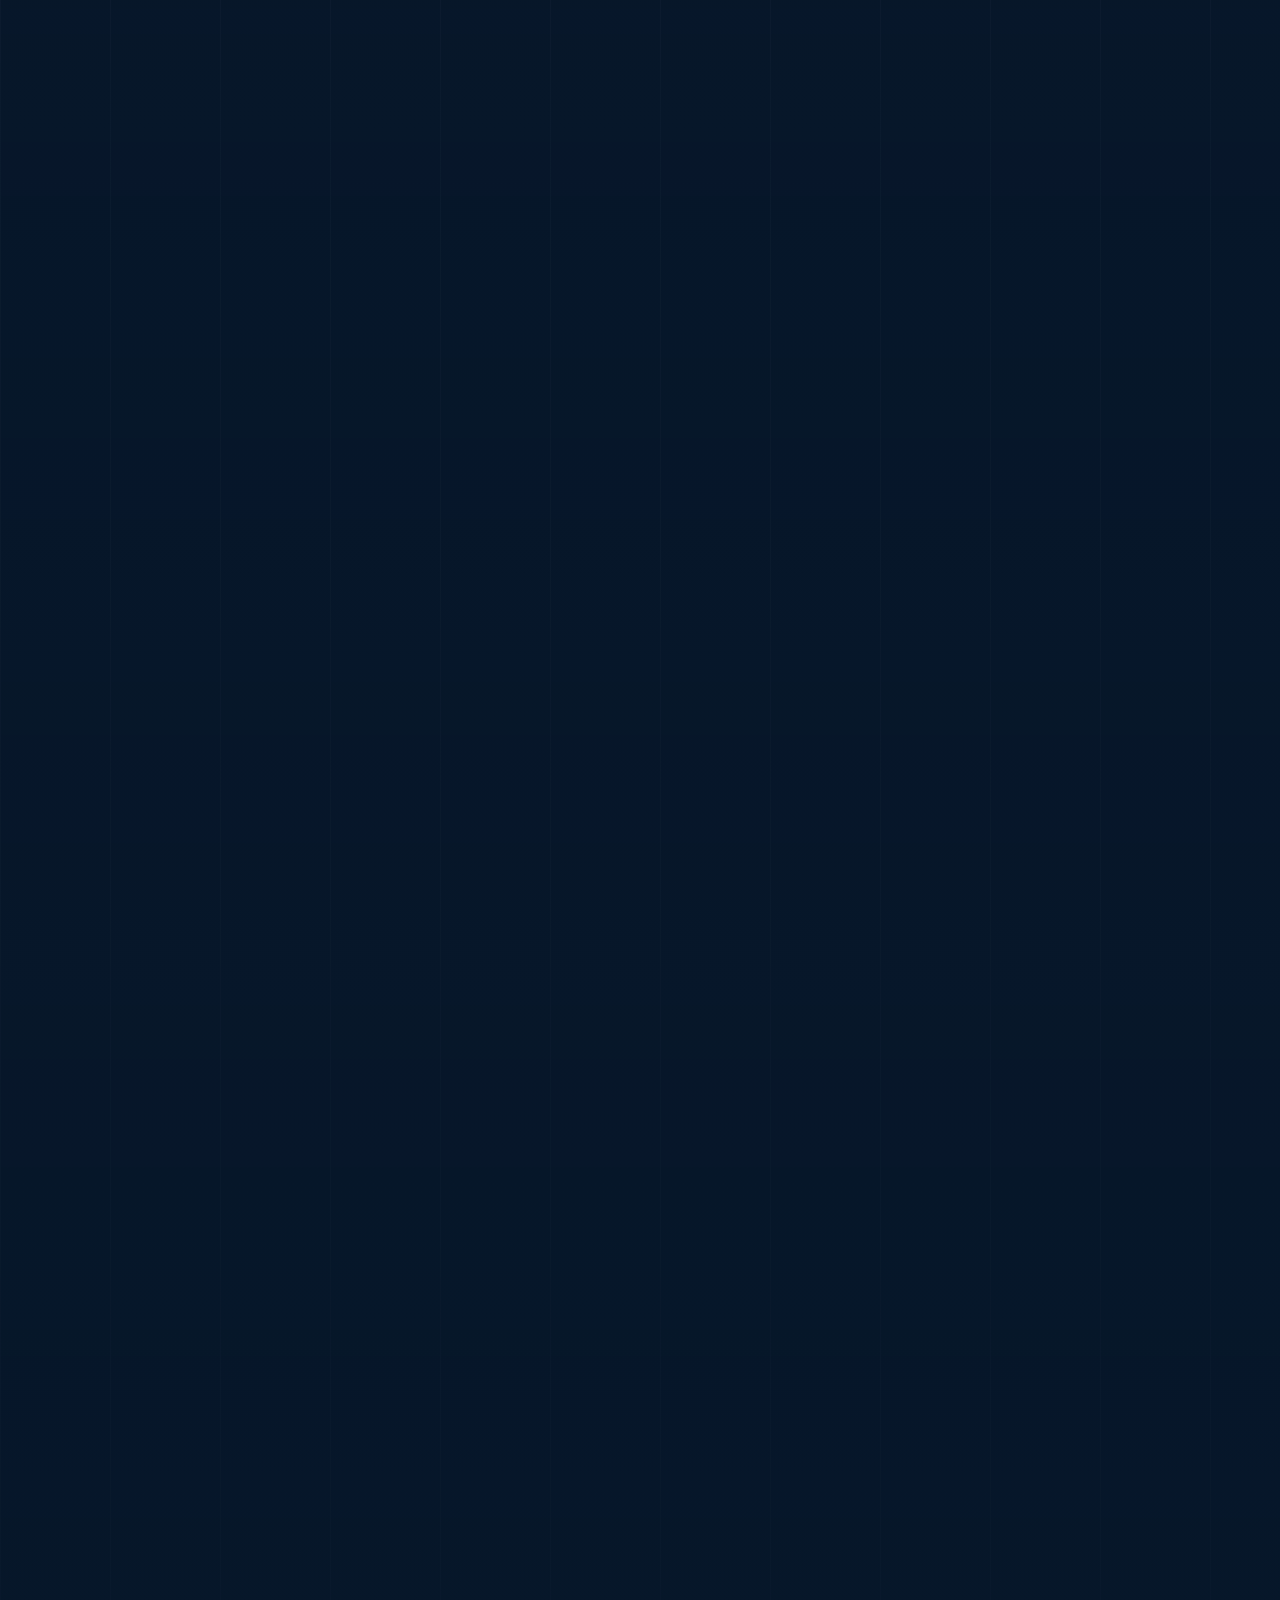
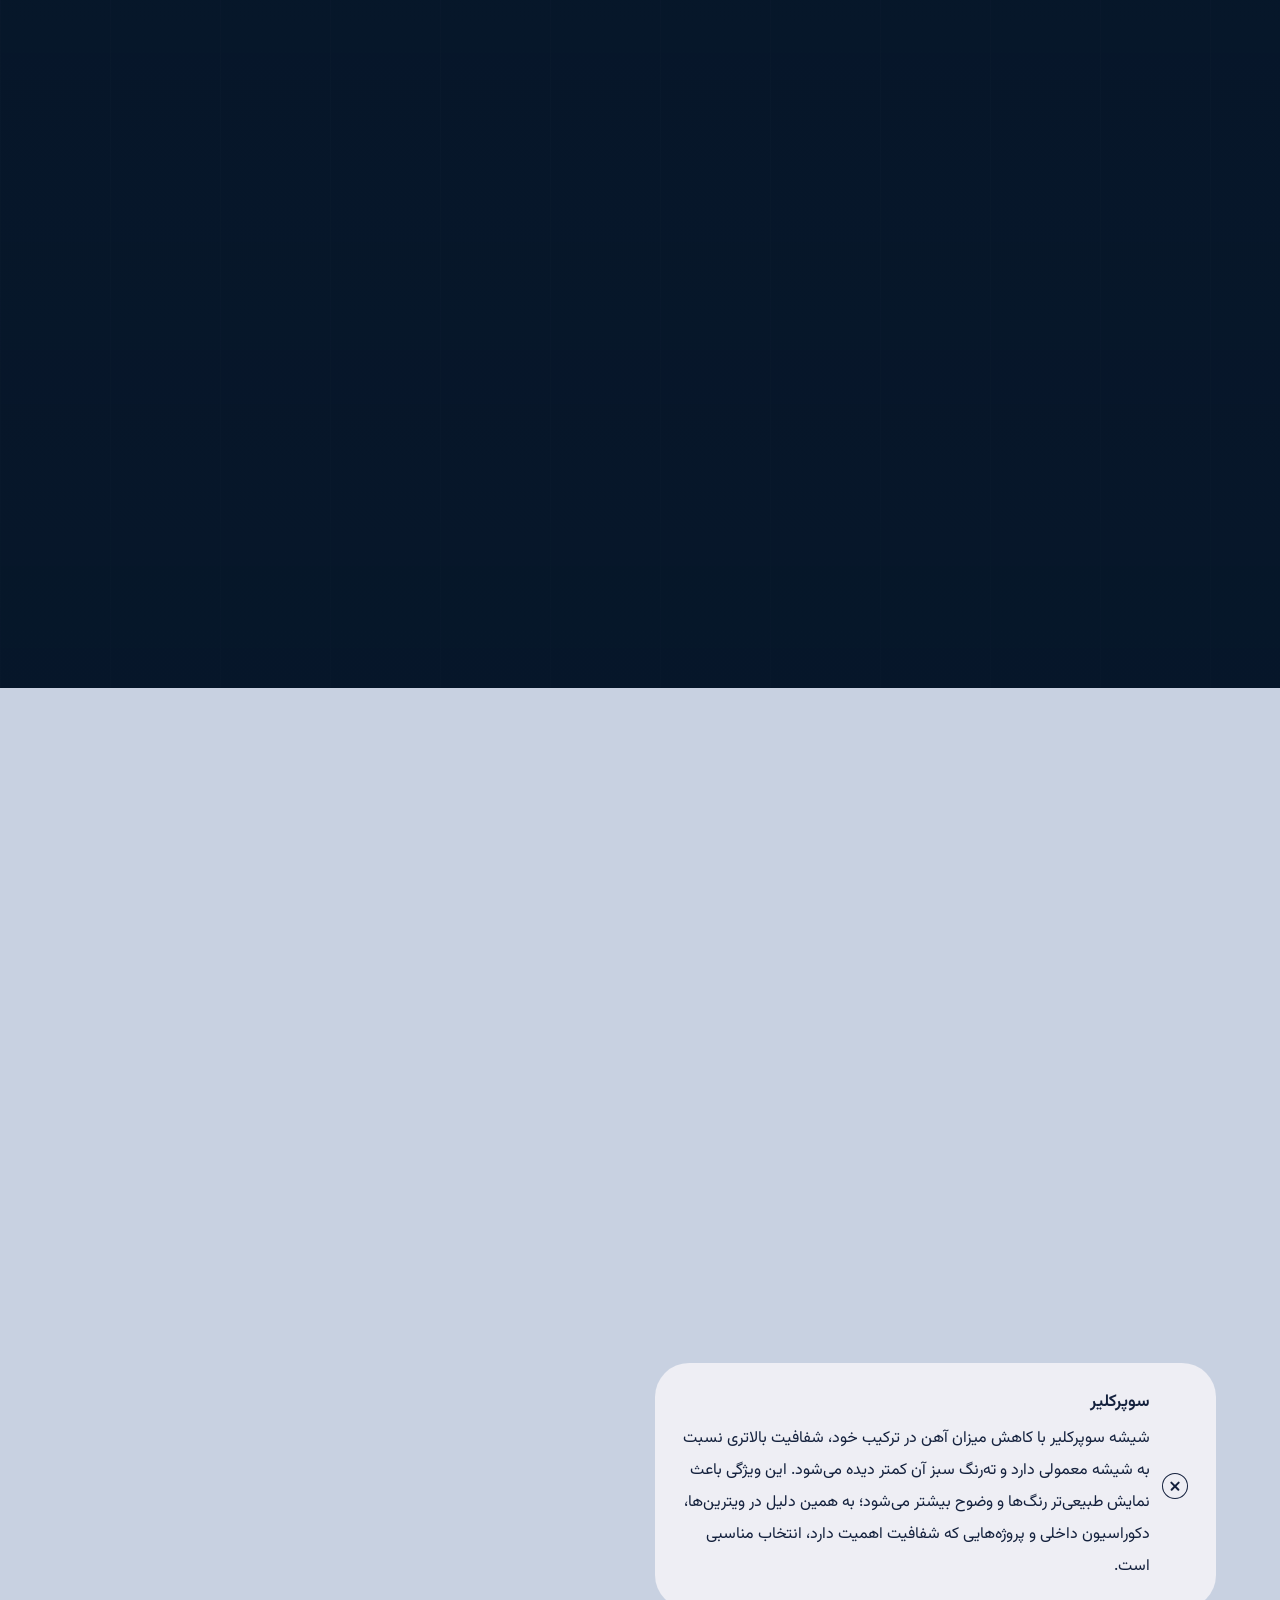
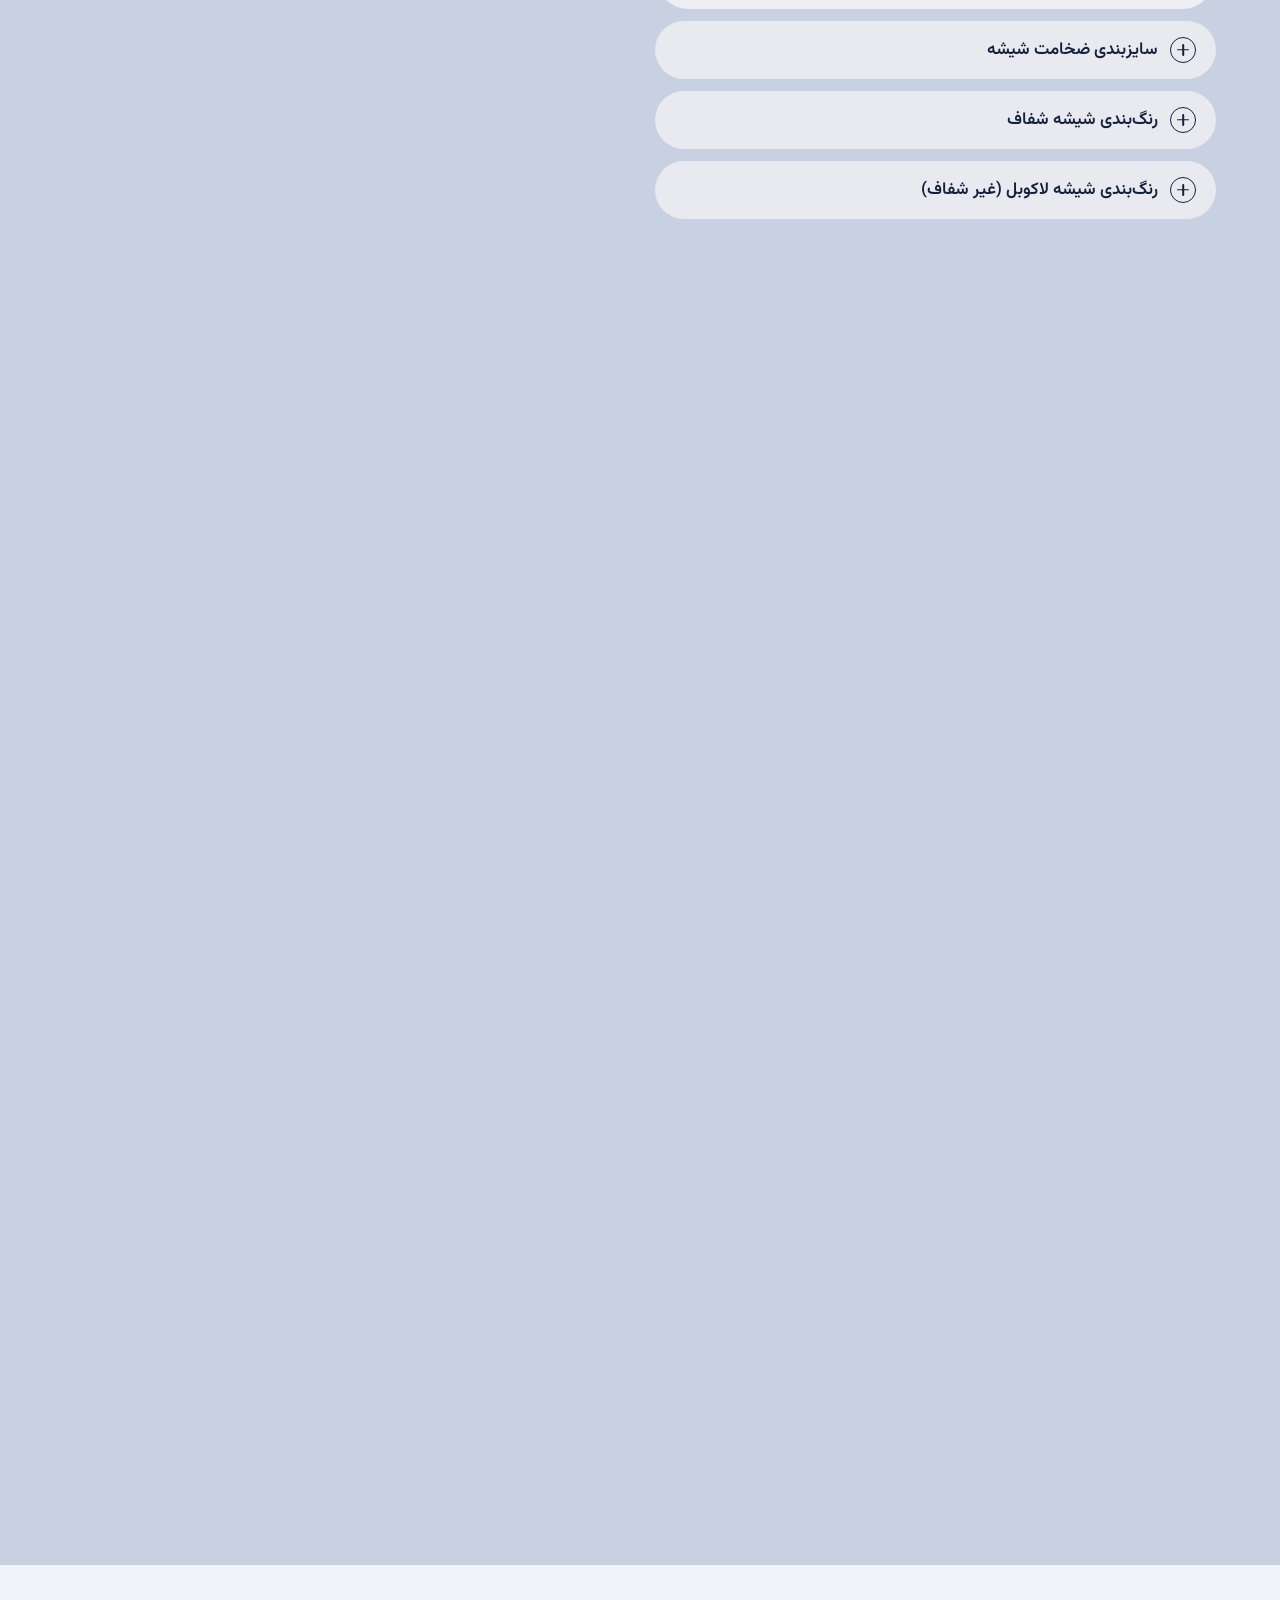
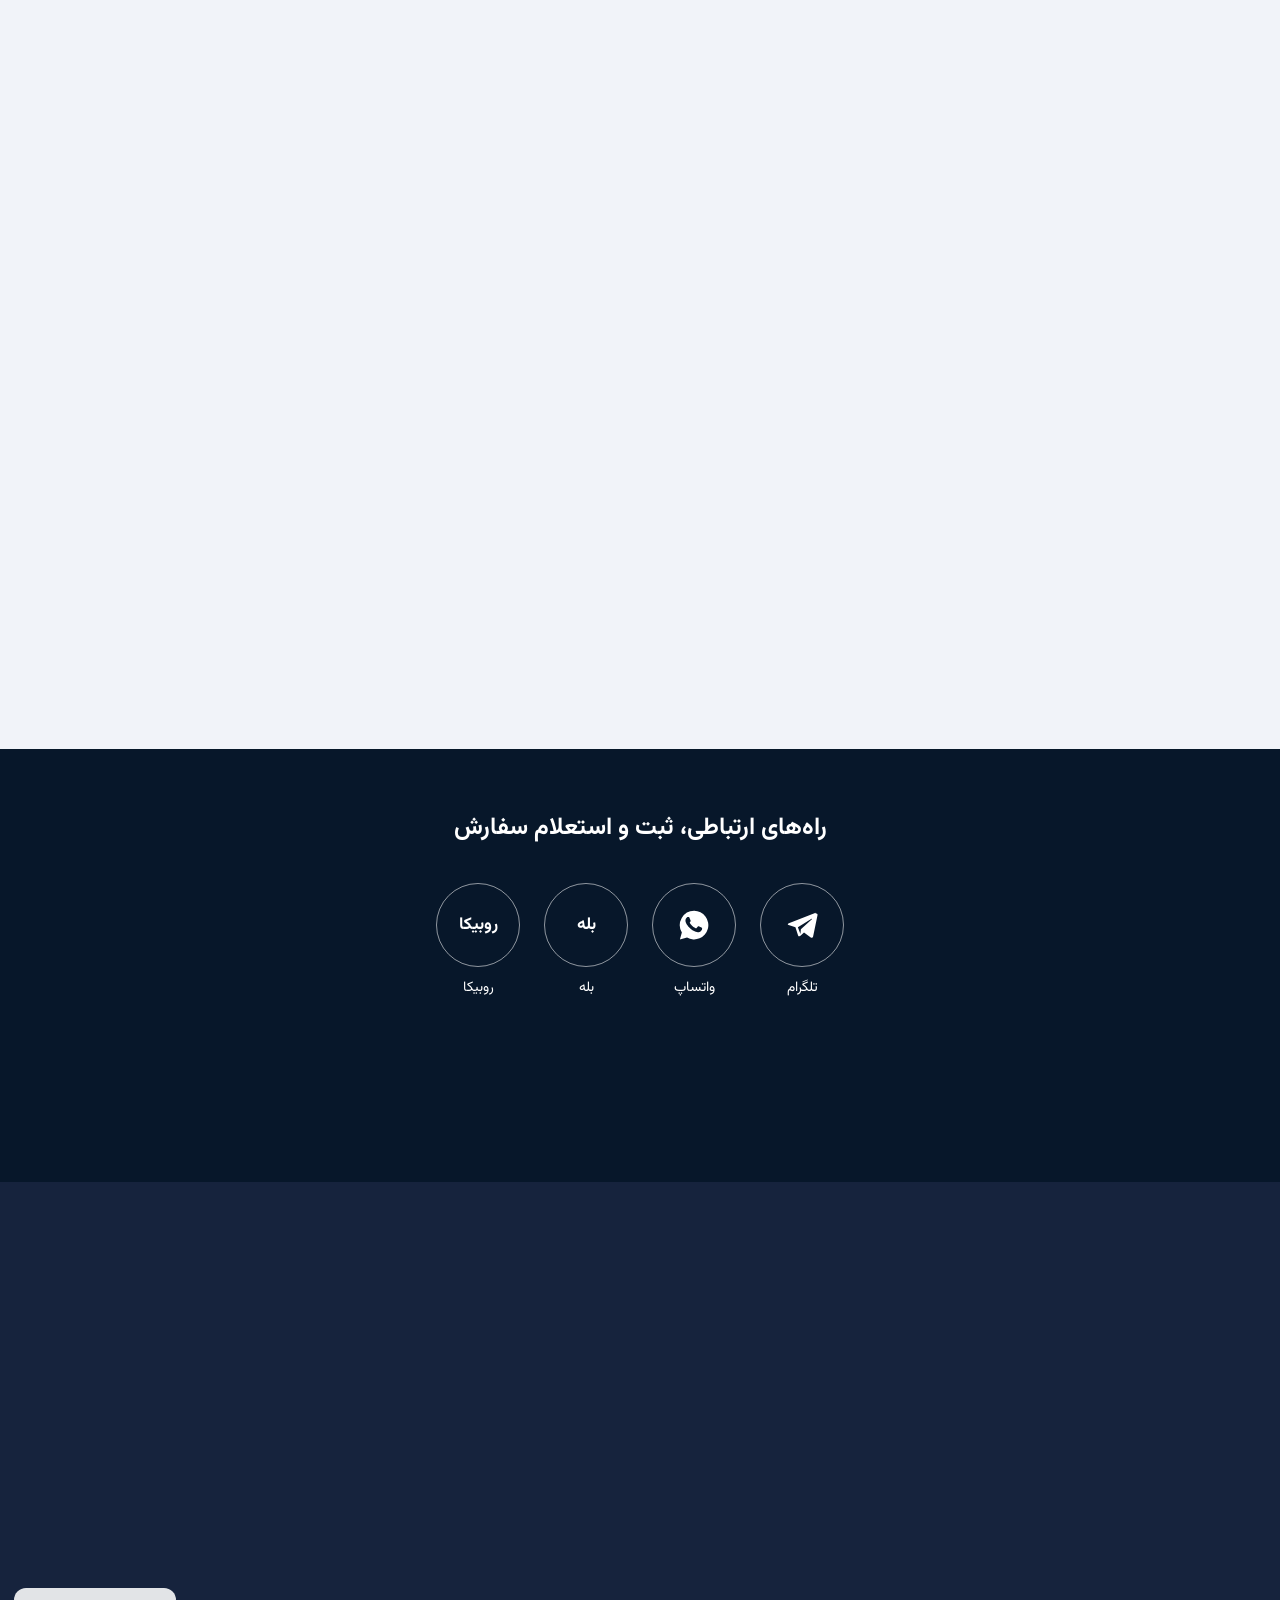
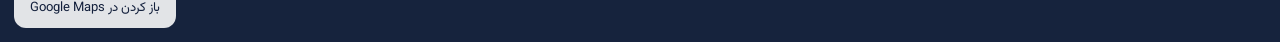
==== commit 3f36fea7: "دکمه دوتایی بادومی در هیرو (بیشتر آشنا شوید + تخمین قیمت)؛ مشاور و تخمین قیمت در یک کارت تب‌دار با د" ====
--- a/index.html
+++ b/index.html
@@ -10,11 +10,11 @@
 <meta property="og:url" content="https://masume1998.github.io/Jamkaran/">
 <script type="application/ld+json">{"@context":"https://schema.org","@type":"LocalBusiness","name":"جام‌کاران جهان‌دیده","description":"صنایع تولید شیشه سکوریت و آینه","telephone":"+982155258738","address":{"@type":"PostalAddress","streetAddress":"اتوبان آیت‌الله سعیدی، چهاردانگه، ورودی جدید شهرک صنعتی، خیابان ناصر، پ ۲۳","addressLocality":"تهران","addressCountry":"IR"},"url":"https://masume1998.github.io/Jamkaran/"}</script>
 <link href="https://fonts.googleapis.com/css2?family=Vazirmatn:wght@400;600;900&amp;display=swap" rel="stylesheet">
-<link rel="stylesheet" href="css/style.css?v=5"></head><body>
+<link rel="stylesheet" href="css/style.css?v=6"></head><body>
 <header id="hd"><nav><img class="logo" src="assets/logo-jk.png" id="lg" alt="جام‌کاران جهان‌دیده" onerror="this.onerror=null;this.src='assets/img-76fe925819.png'"><a href="#about">درباره ما</a><a href="#prod">خدمات و محصولات</a><a href="#est">تخمین قیمت</a><a href="#faq">سوالات متداول</a></nav>
 </header>
 
-<section class="hero"><div class="htext"><div class="eyebrow"><span class="rl"></span><b>جام‌کاران جهان‌دیده</b><span class="sp2">|</span><span>صنایع تولید شیشه سکوریت و آینه</span></div><h1 id="hT">شیشه سکوریت؛ ترکیب زیبایی و ایمنی</h1><p id="hP">راهکاری مدرن برای فضاهای معماری و ساختمانی، با ظاهری یکپارچه و شفافیت چشم نواز.</p></div><div class="frame" id="fr"><div class="fi" id="fi"><img src="assets/img-44c811d308.jpg" class="on"><img src="assets/img-e57233377e.jpg"><img src="assets/img-d57ebc9587.jpg"><img src="assets/img-dfc5db2e59.jpg"><img src="assets/img-97838fbb65.jpg"></div><span class="lab" id="l1" style="top: 36%; right: 22%;">نمای ساختمان</span><span class="lab" id="l2" style="bottom: 12%; left: 16%;">شیشه های پنجره</span><div class="thumbs" id="th"><div></div><div></div><div></div><div></div><div></div></div><div class="notch"><button id="contactBtn"><span class="fab"><svg viewBox="0 0 24 24"><path d="M4 3h16a2 2 0 0 1 2 2v11a2 2 0 0 1-2 2H9l-5 4v-4H4a2 2 0 0 1-2-2V5a2 2 0 0 1 2-2z"></path></svg></span><span class="t">ارتباط با ما</span><span class="ic"><span class="mi" style="--c: rgb(42, 171, 238);" title="تلگرام"><svg viewBox="0 0 24 24"><path d="M21.5 3.4 2.7 10.6c-1 .4-.9 1.1-.2 1.3l4.8 1.5 1.8 5.6c.2.6.4.8.9.8s.7-.2 1-.5l2.3-2.2 4.7 3.5c.9.5 1.5.2 1.7-.8l3-14.6c.3-1.2-.4-1.7-1.3-1.3zM9 13.5l9.3-5.8c.4-.3.8-.1.5.2l-7.700 7-.3 3.200z"></path></svg></span><span class="mi" style="--c: rgb(37, 211, 102);" title="واتساپ"><svg viewBox="0 0 24 24"><path d="M12 2a10 10 0 0 0-8.600 15.100L2 22l5-1.300A10 10 0 1 0 12 2zm5 13.800c-.2.600-1.200 1.100-1.700 1.200-.5.100-1 .1-3.400-.900-2.900-1.200-4.700-4.200-4.900-4.400-.1-.2-1.100-1.500-1.100-2.800s.7-2 1-2.300c.2-.3.500-.3.700-.3h.5c.2 0 .4 0 .6.500l.8 2c.1.2.1.4 0 .5l-.4.600c-.1.200-.3.300-.1.600.2.300.8 1.300 1.700 2.100 1.200 1 2.100 1.300 2.400 1.500.3.100.5.100.6-.1l.9-1.100c.2-.2.4-.2.600-.1l1.900.9c.2.100.4.200.4.300.1.200.1.800-.1 1.400z"></path></svg></span><span class="mi" style="--c: rgb(27, 163, 156);" title="بله"><b>بله</b></span><span class="mi" style="--c: rgb(138, 63, 240);" title="روبیکا"><b>روبیکا</b></span></span></button><button class="mb" aria-label="آینه‌فروشی"><img class="mbl" src="assets/img-2356b59edf.png" alt="MIRROR"></button></div></div><a class="dip" href="#about" aria-label="ادامه"><svg class="dsh" viewBox="0 0 290 128" preserveAspectRatio="none"><path d="M9.2 128A70 70 0 0 0 79.1 62.1A66 66 0 0 1 210.9 62.1A70 70 0 0 0 280.8 128Z"></path></svg><span class="dc"><b>با ما آشنا شوید</b><i><svg viewBox="0 0 22 18"><path class="c1" d="M3 3l8 6 8-6"/><path class="c2" d="M3 10l8 6 8-6"/></svg></i></span></a></section>
+<section class="hero"><div class="htext"><div class="eyebrow"><span class="rl"></span><b>جام‌کاران جهان‌دیده</b><span class="sp2">|</span><span>صنایع تولید شیشه سکوریت و آینه</span></div><h1 id="hT">شیشه سکوریت؛ ترکیب زیبایی و ایمنی</h1><p id="hP">راهکاری مدرن برای فضاهای معماری و ساختمانی، با ظاهری یکپارچه و شفافیت چشم نواز.</p></div><div class="frame" id="fr"><div class="fi" id="fi"><img src="assets/img-44c811d308.jpg" class="on"><img src="assets/img-e57233377e.jpg"><img src="assets/img-d57ebc9587.jpg"><img src="assets/img-dfc5db2e59.jpg"><img src="assets/img-97838fbb65.jpg"></div><span class="lab" id="l1" style="top: 36%; right: 22%;">نمای ساختمان</span><span class="lab" id="l2" style="bottom: 12%; left: 16%;">شیشه های پنجره</span><div class="thumbs" id="th"><div></div><div></div><div></div><div></div><div></div></div><div class="notch"><button id="contactBtn"><span class="fab"><svg viewBox="0 0 24 24"><path d="M4 3h16a2 2 0 0 1 2 2v11a2 2 0 0 1-2 2H9l-5 4v-4H4a2 2 0 0 1-2-2V5a2 2 0 0 1 2-2z"></path></svg></span><span class="t">ارتباط با ما</span><span class="ic"><span class="mi" style="--c: rgb(42, 171, 238);" title="تلگرام"><svg viewBox="0 0 24 24"><path d="M21.5 3.4 2.7 10.6c-1 .4-.9 1.1-.2 1.3l4.8 1.5 1.8 5.6c.2.6.4.8.9.8s.7-.2 1-.5l2.3-2.2 4.7 3.5c.9.5 1.5.2 1.7-.8l3-14.6c.3-1.2-.4-1.7-1.3-1.3zM9 13.5l9.3-5.8c.4-.3.8-.1.5.2l-7.700 7-.3 3.200z"></path></svg></span><span class="mi" style="--c: rgb(37, 211, 102);" title="واتساپ"><svg viewBox="0 0 24 24"><path d="M12 2a10 10 0 0 0-8.600 15.100L2 22l5-1.300A10 10 0 1 0 12 2zm5 13.800c-.2.600-1.200 1.100-1.700 1.200-.5.100-1 .1-3.400-.900-2.900-1.200-4.700-4.200-4.900-4.400-.1-.2-1.100-1.500-1.100-2.800s.7-2 1-2.300c.2-.3.500-.3.700-.3h.5c.2 0 .4 0 .6.500l.8 2c.1.2.1.4 0 .5l-.4.600c-.1.200-.3.300-.1.600.2.300.8 1.300 1.700 2.100 1.200 1 2.100 1.300 2.400 1.500.3.100.5.100.6-.1l.9-1.100c.2-.2.4-.2.600-.1l1.900.9c.2.100.4.200.4.300.1.200.1.800-.1 1.400z"></path></svg></span><span class="mi" style="--c: rgb(27, 163, 156);" title="بله"><b>بله</b></span><span class="mi" style="--c: rgb(138, 63, 240);" title="روبیکا"><b>روبیکا</b></span></span></button><button class="mb" aria-label="آینه‌فروشی"><img class="mbl" src="assets/img-2356b59edf.png" alt="MIRROR"></button></div></div><div class="cta2"><a class="cta-main" href="#about"><span>بیشتر آشنا شوید</span><svg viewBox="0 0 24 24" fill="none" stroke="currentColor" stroke-width="2" stroke-linecap="round" stroke-linejoin="round"><path d="M19 12H5"/><path d="M11 6l-6 6 6 6"/></svg></a><a class="cta-est" href="#est"><span>تخمین قیمت</span><span class="cic"><svg viewBox="0 0 24 24" fill="none" stroke="#fff" stroke-width="2" stroke-linecap="round"><rect x="6" y="3" width="12" height="18" rx="2"/><path d="M9 7.5h6"/><path d="M9 12h.01M12 12h.01M15 12h.01M9 15.5h.01M12 15.5h.01M15 15.5h.01"/></svg></span></a></div></section>
 <div class="brands"><div class="bi rv" style="transition-delay: 0s;"><img id="bi0" alt="" src="assets/img-200ab3ee13.png"><span>مجموعه ایران‌مال</span></div><div class="bi rv" style="transition-delay: 0.09s;"><img id="bi1" alt="" src="assets/img-603add4e11.png"><span>بازار مبل ایران ۳</span></div><div class="bi rv" style="transition-delay: 0.18s;"><img id="bi2" alt="" src="assets/img-bb0a52e439.png"><span>مجموعه تهرانمال</span></div><div class="bi rv" style="transition-delay: 0.27s;"><img id="bi3" alt="" src="assets/img-c2604ce525.png"><span>مبلمان دورینو</span></div><div class="bi rv" style="transition-delay: 0.36s;"><img id="bi4" alt="" src="assets/img-3e3b10013e.png"><span>مبلمان چوبنی</span></div></div>
 
 <section id="about" class="light pad"><div class="intro"><div class="rv" style="transition-delay: 0s;"><h2>هر پروژه، شیشه مناسب خودش را دارد</h2><p>شیشه‌ای برای هر کاربرد، با دقتی که ماندگار است</p><p>جام کاران در زمینه تولید و فرآوری انواع شیشه‌های ساختمانی، دکوراتیو و ایمنی فعالیت می‌کند. ما تلاش می‌کنیم با تکیه بر تجربه، تجهیزات تخصصی و دقت در فرآیند تولید، شیشه‌ای متناسب با نیاز پروژه ارائه دهیم.</p><p>از شیشه‌های مورد استفاده در دکوراسیون و مبلمان تا شیشه‌های ایمنی و ساختمانی، خدمات ما با توجه به نوع کاربرد، ابعاد و جزئیات موردنیاز پروژه انجام می‌شود.</p><p>برای ما، کیفیت فقط در محصول نهایی خلاصه نمی‌شود؛ دقت در اندازه‌گیری، توجه به جزئیات و پاسخ‌گویی درست بخش مهمی از کاری است که انجام می‌دهیم.</p><div class="about-rows"><div class="arow"><b>صنایع:</b><span class="abox">ساختمان و نما</span><span class="abox">مبلمان</span><span class="abox">دکوراسیون داخلی</span><span class="abox">لوازم خانگی</span><span class="abox">فروشگاه و ویترین</span></div><div class="arow"><b>زمینه‌های فعالیت:</b><span class="abox">شیشه سکوریت</span><span class="abox">شیشه لمینت</span><span class="abox">سندبلاست</span><span class="abox">آینه</span><span class="abox">چاپ و برش سفارشی</span></div></div></div><div class="ph rv" style="transition-delay: 0.09s;"></div></div></section>
@@ -34,23 +34,23 @@
 <section class="sv"><div class="svhead rv"><h2>خدمات تخصصی</h2><p>فرآوری، مطابق طرح شما</p></div><div class="sw rv" id="sw" style="transition-delay: 0s;"><div class="sl" style="background-position:50% 45%"><div class="fl"><i></i><i></i><i></i><i></i><i></i><i></i><i></i><i></i><div><span class="no">۰1</span><h3 style="font-size:24px;margin-bottom:12px">چاپ سفارشی روی شیشه</h3><p style="line-height:2;font-size:14px">با چاپ طرح، تصویر و نقش دلخواه روی شیشه، جلوه‌ای متفاوت و اختصاصی به فضاهای معماری و دکوراسیون ببخشید. چاپ سفارشی امکان اجرای ایده‌های متنوع و هماهنگی شیشه با سبک طراحی پروژه شما را فراهم می‌کند.</p></div></div></div><div class="sl" style="background-position:50% 50%"><div class="fl"><i></i><i></i><i></i><i></i><i></i><i></i><i></i><i></i><div><span class="no">۰2</span><h3 style="font-size:24px;margin-bottom:12px">برش شیشه بر اساس الگو</h3><p style="line-height:2;font-size:14px">برای طرح‌هایی فراتر از ابعاد و فرم‌های استاندارد، برش شیشه بر اساس الگوی موردنظر شما انجام می‌شود. این قابلیت امکان اجرای فرم‌های خاص و جزئیات سفارشی را در پروژه‌های دکوراتیو و معماری فراهم می‌کند.</p></div></div></div><div class="sl" style="background-position:50% 50%"><div class="fl"><i></i><i></i><i></i><i></i><i></i><i></i><i></i><i></i><div><span class="no">۰3</span><h3 style="font-size:24px;margin-bottom:12px">پرداخت دیاموند</h3><p style="line-height:2;font-size:14px">پرداخت لبه شیشه، علاوه بر ایجاد ظاهری تمیز و دقیق، متناسب با نوع کاربرد و طراحی پروژه انتخاب می‌شود.</p></div></div></div><div class="sl" style="background-position:50% 50%"><div class="fl"><i></i><i></i><i></i><i></i><i></i><i></i><i></i><i></i><div><span class="no">۰4</span><h3 style="font-size:24px;margin-bottom:12px">سندبلاست</h3><div class="sl-en">FROSTED / ETCHED GLASS</div><p style="line-height:2;font-size:14px">سطحی مات و نیمه‌شفاف؛ نور می‌گذرد و دید مستقیم محدود می‌شود — مناسب فضاهایی که هم نور می‌خواهند هم حریم خصوصی.</p></div></div></div></div></section><section class="q"><h2 class="rv" style="transition-delay: 0.09s;">کیفیت، بر پایه استاندارد</h2><p class="rv" style="transition-delay: 0.18s;">ایمنی شیشه فقط به ظاهر و ضخامت آن محدود نمی‌شود. ویژگی‌های فنی و عملکرد شیشه‌های ایمنی باید بر اساس الزامات و روش‌های آزمون استانداردهای مربوطه ارزیابی شود.</p><p class="rv" style="transition-delay: 0.27s;">در جام کاران، کیفیت و ایمنی شیشه‌ها را با توجه به نوع محصول، کاربرد و الزامات فنی پروژه در نظر می‌گیریم تا محصول نهایی برای کاربرد موردنظر، الزامات مربوطه را تأمین کند.</p><p class="rv" style="transition-delay: 0.36s;">استانداردهای مرتبط با شیشه‌های ساختمانی و ایمنی، مبنای کنترل کیفیت و ارزیابی عملکرد محصولات هستند.</p></section>
 
 
-<section id="advisor" class="adv pad"><div class="advbox rv"><h2>مشاور انتخاب شیشه</h2><p class="advsub">سه سوال کوتاه؛ بدون ثبت‌نام و بدون ارسال اطلاعات. پاسخ فقط روی دستگاه شما محاسبه می‌شود.</p>
+<section id="est" class="est"><div class="ec rv" style="transition-delay: 0.18s;"><div class="esttabs" role="tablist" aria-label="مشاور و تخمین قیمت"><button type="button" class="esttab" id="tab-advisor" data-tab="advisor" role="tab" aria-controls="panel-advisor" aria-selected="false">مشاور</button><button type="button" class="esttab on" id="tab-est" data-tab="est" role="tab" aria-controls="panel-est" aria-selected="true">تخمین قیمت</button></div><div class="estpanel" id="panel-advisor" role="tabpanel" aria-labelledby="tab-advisor" hidden><div class="advbox advflat"><h2>مشاور انتخاب شیشه</h2><p class="advsub">سه سوال کوتاه؛ بدون ثبت‌نام و بدون ارسال اطلاعات. پاسخ فقط روی دستگاه شما محاسبه می‌شود.</p>
 <h3>۱. شیشه برای چه کاری است؟</h3><div class="seg" id="advUse"><button data-v="window">پنجره و نما</button><button data-v="door">درب و پارتیشن</button><button data-v="shower">حمام و سرویس</button><button data-v="mirror">آینه و دکور</button><button data-v="vitrine">ویترین فروشگاه</button><button data-v="railing">نرده و جان‌پناه</button><button data-v="skylight">سقف و نورگیر</button><button data-v="table">میز و مبلمان</button></div>
 <h3>۲. اندازه تقریبی چقدر است؟</h3><div class="seg" id="advSize"><button data-v="small">زیر ۱ مترمربع (مثل آینه روشویی)</button><button data-v="medium">۱ تا ۲ مترمربع (مثل پنجره معمولی)</button><button data-v="large">بالای ۲ مترمربع (مثل ویترین بزرگ)</button></div>
 <h3>۳. چه چیزی برای شما مهم‌تر است؟</h3><div class="seg" id="advPrio"><button data-v="safety">ایمنی</button><button data-v="clear">شفافیت</button><button data-v="privacy">حریم خصوصی</button><button data-v="cheap">قیمت مناسب</button></div>
 <div class="advout" id="advOut" hidden><b class="advk">پیشنهاد مشاور</b><h3 id="advTitle"></h3><p class="advplain" id="advPlain"></p><ul id="advReasons"></ul><p class="advwarn" id="advWarn" hidden></p><div class="advg"><button class="pr" id="advApply">تخمین قیمت با همین مشخصات</button><button class="dt" id="advCopy">کپی نتیجه مشاور</button></div></div>
-<p class="advnote">پیشنهاد مشاور جای مشاوره کارشناس را نمی‌گیرد؛ قیمت نهایی بعد از بررسی مشخصات اعلام می‌شود.</p></div></section>
+<p class="advnote">پیشنهاد مشاور جای مشاوره کارشناس را نمی‌گیرد؛ قیمت نهایی بعد از بررسی مشخصات اعلام می‌شود.</p></div></div>
 
-<section id="est" class="est"><div class="ec rv" style="transition-delay: 0.18s;"><h2>تخمین قیمت</h2><h3 class="ttl">مشخصات</h3>
+<div class="estpanel" id="panel-est" role="tabpanel" aria-labelledby="tab-est"><h3 class="ttl">مشخصات</h3>
 <div class="row3"><label class="pill"><span>طول</span><input id="eh" type="text" min="0" inputmode="decimal" placeholder="cm" autocomplete="off"></label><label class="pill"><span>عرض</span><input id="ew" type="text" min="0" inputmode="decimal" placeholder="cm" autocomplete="off"></label><label class="pill"><span>تعداد</span><input id="eq" type="text" min="1" value="1" inputmode="numeric" autocomplete="off"></label></div><div class="warn" id="ewarn"></div>
 <h3>ضخامت</h3><div class="slw"><input id="eth" type="range" min="0" max="5" step="1" value="2" style="--p: 40%;"><div class="ticks" id="tk"><button type="button" data-i="0">۴ میلی‌متر</button><button type="button" data-i="1">۵ میلی‌متر</button><button type="button" data-i="2" class="on">۶ میلی‌متر</button><button type="button" data-i="3">۸ میلی‌متر</button><button type="button" data-i="4">۱۰ میلی‌متر</button><button type="button" data-i="5">۱۲ میلی‌متر</button></div></div>
 <h3>نوع شیشه</h3><div class="seg" id="ety"><button class="on">معمولی</button><button>سوپرکلیر</button><button>آینه</button><button>لاکوبل</button></div><h3>رنگ‌بندی</h3><div class="seg" id="eco"></div><p class="nt"><svg viewBox="0 0 24 24"><circle cx="12" cy="12" r="9.5"></circle><path d="M12 7v6.2M12 16.6v.4"></path></svg><span>رنگ‌های لاکوبل غیر از سفید و مشکی فقط در سفارش‌های با تیراژ بالا پذیرفته می‌شوند و شیشه لاکوبل غیر شفاف است.</span></p><h3>خدمات جانبی</h3><small>اجرت این بخش جدا از قیمت شیشه اضافه می‌شود</small><div id="esv"><div class="sv3"><label><input type="checkbox" data-k="سکوریت"><span>سکوریت</span><small>اجرت بر اساس ضخامت و نوع شیشه</small></label></div><div class="sv3"><label><input type="checkbox" data-k="لمینت"><span>لمینت</span><small>قیمت بر اساس نوع طلق</small></label></div><div class="lopt" id="lo"><div class="seg" id="lt"><button class="on">۵ میلی‌متر</button><button>۶ میلی‌متر</button></div><div class="seg" id="ll"><button class="on">۲ لایه</button><button>۳ لایه</button></div><div class="seg" id="lf"><button class="on">طلق ۰/۳۸</button><button>طلق ۰/۵۰</button><button>طلق ۰/۷۶</button><button>طلق ۱/۵۲</button></div></div><div class="sv3"><label><input type="checkbox" data-k="سندبلاست"><span>سندبلاست</span><small>قیمت پس از استعلام</small></label></div><div class="sv3"><label><input type="checkbox" data-k="برش بر اساس الگو"><span>برش بر اساس الگو</span><small>۱۵٪ افزایش قیمت شیشه</small></label></div><div class="sv3"><label><input type="checkbox" data-k="دیاموند"><span>دیاموند</span><small>اجرت تراش بر اساس ضخامت، به ازای هر متر لبه</small></label></div><div class="sv3"><label><input type="checkbox" data-k="چاپ سفارشی"><span>چاپ سفارشی</span><small>قیمت پس از استعلام</small></label></div></div>
-<div class="bar"><div class="bl"><span class="lay"><svg viewBox="0 0 24 24"><path d="M12 3l9 5-9 5-9-5 9-5z"></path><path d="M3 12l9 5 9-5"></path><path d="M3 16l9 5 9-5"></path></svg></span><div><b>تخمین پروژه شما</b><small>قیمت نهایی پس از بررسی مشخصات سفارش اعلام می‌شود</small></div></div><div class="bc"><small>قیمت حدودی</small><b><span id="pr">۰۰۰,۰۰۰,۰۰۰</span> تومان</b></div><div class="g"><button class="pr">استعلام و ثبت سفارش</button><button class="dt">مشاهده جزئیات</button></div></div><div class="inv"></div></div></section>
+<div class="bar"><div class="bl"><span class="lay"><svg viewBox="0 0 24 24"><path d="M12 3l9 5-9 5-9-5 9-5z"></path><path d="M3 12l9 5 9-5"></path><path d="M3 16l9 5 9-5"></path></svg></span><div><b>تخمین پروژه شما</b><small>قیمت نهایی پس از بررسی مشخصات سفارش اعلام می‌شود</small></div></div><div class="bc"><small>قیمت حدودی</small><b><span id="pr">۰۰۰,۰۰۰,۰۰۰</span> تومان</b></div><div class="g"><button class="pr">استعلام و ثبت سفارش</button><button class="dt">مشاهده جزئیات</button></div></div><div class="inv"></div></div></div></section>
 
 <section id="faq" class="faq"><h2 class="rv" style="transition-delay: 0.27s;">سوالات متداول</h2><div id="fq"><div class="acc rv" style="transition-delay: 0.36s;"><button><b>+</b>تفاوت شیشه سکوریت و لمینت چیست؟</button><div>شیشه سکوریت با فرآیند حرارتی ویژه، مقاومت بیشتری در برابر ضربه و تغییرات دمایی پیدا می‌کند و هنگام شکست به قطعات کوچک‌تر تبدیل می‌شود. شیشه لمینت از اتصال چند لایه شیشه با یک لایه میانی ساخته می‌شود که در صورت شکست، قطعات را در کنار هم نگه می‌دارد. انتخاب نوع شیشه به کاربرد و الزامات پروژه بستگی دارد.</div></div><div class="acc rv" style="transition-delay: 0s;"><button><b>+</b>چه ضخامت‌هایی قابل سفارش است؟</button><div>شیشه‌ها در ضخامت‌های مختلف متناسب با نوع محصول و نیاز پروژه قابل سفارش هستند. برای اطلاع از ضخامت‌های قابل تولید و انتخاب گزینه مناسب، با کارشناسان مجموعه تماس بگیرید.</div></div><div class="acc rv" style="transition-delay: 0.09s;"><button><b>+</b>مدت زمان آماده‌سازی سفارش چقدر است؟</button><div>زمان استاندارد آماده‌سازی سفارش معمولاً ۷ روز کاری است. این زمان با توجه به نوع شیشه، ابعاد و مشخصات سفارش ممکن است متفاوت باشد.</div></div><div class="acc rv" style="transition-delay: 0.18s;"><button><b>+</b>آیا امکان تحویل فوری وجود دارد؟</button><div>در صورت وجود ظرفیت تولید، امکان بررسی سفارش فوری و تحویل یک‌روزه وجود دارد. سفارش‌های فوری شامل ۱۰٪ هزینه اضافی هستند و نیاز به تأیید مجموعه دارند.</div></div><div class="acc rv" style="transition-delay: 0.27s;"><button><b>+</b>آیا شیشه در ابعاد و طرح سفارشی تولید می‌شود؟</button><div>بله، امکان بررسی و تولید سفارش‌های سفارشی متناسب با ابعاد و نیاز پروژه وجود دارد. خدماتی مانند برش بر اساس الگو و چاپ سفارشی نیز با توجه به مشخصات فنی و قابلیت تولید قابل ارائه هستند.</div></div><div class="acc rv" style="transition-delay: 0.36s;"><button><b>+</b>آیا محدودیت ابعاد برای شیشه ۴ میلی‌متری وجود دارد؟</button><div>بله، سفارش شیشه ۴ میلی‌متری در ابعاد بزرگ‌تر از ۲۰۰ × ۱۰۰ سانتی‌متر پذیرفته نمی‌شود. برای ابعاد بزرگ‌تر، باید ضخامت مناسب با توجه به شرایط پروژه بررسی شود.</div></div><div class="acc rv" style="transition-delay: 0s;"><button><b>+</b>قیمت نمایش‌داده‌شده در تخمین قیمت نهایی است؟</button><div>خیر، قیمت نمایش‌داده‌شده در ماشین‌حساب سایت، تخمینی و بر اساس اطلاعات واردشده است. قیمت نهایی پس از بررسی مشخصات سفارش، نوع شیشه، ابعاد و خدمات موردنیاز توسط کارشناسان مجموعه اعلام می‌شود.</div></div><div class="acc rv" style="transition-delay: 0.09s;"><button><b>+</b>هزینه اجرت و فرآوری چگونه محاسبه می‌شود؟</button><div>هزینه خدمات فرآوری مانند سکوریت‌کردن، برش، دیاموند، سندبلاست، چاپ و سایر خدمات، با توجه به نوع فرآوری، ابعاد و مشخصات سفارش محاسبه می‌شود. هزینه نهایی پس از بررسی سفارش اعلام خواهد شد.</div></div><div class="acc rv" style="transition-delay: 0.18s;"><button><b>+</b>اگر شیشه بعد از آماده‌شدن در انبار بماند، هزینه‌ای دارد؟</button><div>بله، پس از گذشت ۴۸ ساعت از زمان اعلام آماده‌شدن سفارش، هزینه انبارداری به ازای هر مترمربع، روزانه ۳۰٬۰۰۰ ریال محاسبه می‌شود.</div></div><div class="acc rv" style="transition-delay: 0.27s;"><button><b>+</b>ارسال به خارج از شهر یا نصب هم انجام می‌شود؟</button><div>شرایط ارسال سفارش به خارج از شهر و هماهنگی خدمات نصب، با توجه به موقعیت پروژه و نوع سفارش قابل بررسی است. برای اطلاع از امکان ارائه این خدمات، با کارشناسان مجموعه تماس بگیرید.</div></div><div class="acc rv" style="transition-delay: 0.36s;"><button><b>+</b>شرایط پرداخت سفارش چیست؟</button><div>شرایط پرداخت و میزان پیش‌پرداخت با توجه به نوع و حجم سفارش تعیین می‌شود. جزئیات پرداخت هنگام ثبت سفارش و پیش از شروع فرآیند تولید توسط کارشناسان اعلام خواهد شد.</div></div><div class="acc rv" style="transition-delay: 0s;"><button><b>+</b>برای دریافت قیمت یا ثبت سفارش چه اطلاعاتی لازم است؟</button><div>برای بررسی و ثبت سفارش، ارائه اطلاعاتی مانند نوع شیشه، ضخامت، ابعاد، تعداد، نوع فرآوری و در صورت وجود، طرح یا الگوی موردنظر ضروری است. برای دریافت قیمت دقیق‌تر، می‌توانید مشخصات پروژه را از طریق راه‌های ارتباطی مجموعه ارسال کنید.</div></div></div></section>
 <section id="contact" class="cn"><h2>راه‌های ارتباطی، ثبت و استعلام سفارش</h2><div class="apps"><a href="#"><span class="ico" style="--c: rgb(42, 171, 238);"><svg viewBox="0 0 24 24"><path d="M21.5 3.4 2.7 10.6c-1 .4-.9 1.1-.2 1.3l4.8 1.5 1.8 5.6c.2.6.4.8.9.8s.7-.2 1-.5l2.3-2.2 4.7 3.5c.9.5 1.5.2 1.7-.8l3-14.6c.3-1.2-.4-1.7-1.3-1.3zM9 13.5l9.3-5.8c.4-.3.8-.1.5.2l-7.700 7-.3 3.200z"></path></svg></span>تلگرام</a><a href="#"><span class="ico" style="--c: rgb(37, 211, 102);"><svg viewBox="0 0 24 24"><path d="M12 2a10 10 0 0 0-8.600 15.100L2 22l5-1.300A10 10 0 1 0 12 2zm5 13.800c-.2.600-1.200 1.100-1.700 1.200-.5.100-1 .1-3.400-.900-2.900-1.200-4.700-4.200-4.900-4.400-.1-.2-1.100-1.500-1.100-2.800s.7-2 1-2.300c.2-.3.500-.3.700-.3h.5c.2 0 .4 0 .6.500l.8 2c.1.2.1.4 0 .5l-.4.600c-.1.200-.3.300-.1.600.2.300.8 1.300 1.700 2.100 1.200 1 2.100 1.300 2.400 1.500.3.100.5.100.6-.1l.9-1.100c.2-.2.4-.2.600-.1l1.900.9c.2.100.4.200.4.300.1.200.1.800-.1 1.400z"></path></svg></span>واتساپ</a><a href="#"><span class="ico" style="--c: rgb(27, 163, 156);"><b>بله</b></span>بله</a><a href="#"><span class="ico" style="--c: rgb(138, 63, 240);"><b>روبیکا</b></span>روبیکا</a></div>
 <footer class="rv" style="transition-delay: 0s;"><div class="fbrand"><img src="assets/logo-jk.png" alt="جام‌کاران جهان‌دیده" onerror="this.onerror=null;this.src='assets/img-76fe925819.png'"><div><b>جام‌کاران جهان‌دیده</b><small>صنایع تولید شیشه سکوریت و آینه</small></div></div><div>آدرس: اتوبان آیت‌الله سعیدی، چهاردانگه، ورودی جدید شهرک صنعتی، خیابان ناصر، پ ۲۳<br>تلفن: <a href="tel:+982155258738" dir="ltr" style="color:#fff">۰۲۱-۵۵۲۵۸۷۳۸</a></div></footer><div class="loc map"><iframe src="https://www.google.com/maps/embed?pb=!1m18!1m12!1m3!1d3244.317181842926!2d51.29719240000001!3d35.595241800000004!2m3!1f0!2f0!3f0!3m2!1i1024!2i768!4f13.1!3m3!1m2!1s0x3f9201b1e857fb07%3A0x8908517822c6eb01!2z2qnYp9ix2K7Yp9mG2Ycg2LTbjNi02Ycg2KjYsduMINmIINii24zZhtmHINiz2KfYstuMINis2KfZhSDaqdin2LHYp9mG!5e0!3m2!1sen!2sir!4v1792918477340!5m2!1sen!2sir" allowfullscreen="" loading="lazy" referrerpolicy="strict-origin-when-cross-origin" title="موقعیت جام‌کاران جهان‌دیده"></iframe><a class="mo" href="https://maps.app.goo.gl/X47LVhaXhbwTCxJL6?g_st=ic" target="_blank" rel="noopener">باز کردن در Google Maps</a></div></section>
 
 
-<script src="js/main.js?v=4" defer></script>
+<script src="js/main.js?v=5" defer></script>
 </body></html>
--- a/css/style.css
+++ b/css/style.css
@@ -1976,99 +1976,127 @@
 .spi {
   background: none !important;
 }
-.dip {
+/* دکمه‌ی دوتایی بادومی در هیرو: «بیشتر آشنا شوید» + «تخمین قیمت» — تم سرمه‌ای و آبی سایت */
+.cta2 {
   position: absolute;
   bottom: 0;
+  right: .5vw;
   z-index: 7;
+  display: flex;
+  align-items: stretch;
+}
+.cta2 a {
+  display: flex;
+  align-items: center;
+  gap: 12px;
+  height: 56px;
+  border-radius: 999px;
+  font-weight: 700;
+  font-size: 16px;
+  line-height: 1;
   text-decoration: none;
-  display: block;
-}
-.dip .dsh {
-  position: absolute;
-  inset: 0;
-  width: 100%;
-  height: 100%;
-  fill: #E0E7F1;
-}
-.dip .dc {
-  position: absolute;
-  left: 50%;
+  white-space: nowrap;
+  transition: transform .3s cubic-bezier(.2,.7,.2,1), background .3s;
+}
+.cta2 a svg {
+  width: 22px;
+  height: 22px;
+  flex: none;
+}
+.cta-main {
+  background: #1F2C43;
+  color: #fff;
+  padding: 0 28px;
+  box-shadow: 0 10px 26px rgba(0, 0, 0, .28);
+}
+.cta-est {
+  position: relative;
+  background: var(--blue);
+  color: #1F2C43;
+  border: 1.5px solid #1F2C43;
+  margin-inline-start: -14px;
+  padding: 0 22px;
+  padding-inline-start: 30px;
+}
+.cta-est .cic {
+  width: 34px;
+  height: 34px;
   border-radius: 50%;
   background: #1F2C43;
-  color: #fff;
-  display: flex;
-  flex-direction: column;
-  align-items: center;
-  justify-content: center;
-  text-align: center;
-  box-shadow: 0 10px 26px rgba(0, 0, 0, .28);
-  transition: transform .45s cubic-bezier(.2,.7,.2,1),background .4s;
-}
-@media (hover: hover) and (pointer: fine) {
-  .dip:hover .dc {
-    transform: translateY(-4px) scale(1.04);
+  display: grid;
+  place-items: center;
+  flex: none;
+}
+.cta-est .cic svg {
+  width: 19px;
+  height: 19px;
+}
+/* کمر بادوم: دو دایره هم‌رنگ پس‌زمینه‌ی هیرو که بالا و پایین محل اتصال دو دکمه را می‌بُرند */
+.cta-est:before,
+.cta-est:after {
+  content: "";
+  position: absolute;
+  right: -14px;
+  width: 28px;
+  height: 28px;
+  border-radius: 50%;
+  background: var(--navy);
+}
+.cta-est:before { top: -14px; }
+.cta-est:after { bottom: -14px; }
+@media (hover: hover) and (pointer: fine) {
+  .cta-main:hover {
+    transform: translateY(-3px);
     background: #2a3b5c;
   }
-}
-.dip .dc b {
-  font-weight: 700;
-  line-height: 1.5;
-}
-.dip .dc i {
-  display: block;
-  animation: bob 1.8s ease-in-out infinite;
-}
-.dip .dc svg {
-  fill: none;
-  stroke: #fff;
-  stroke-width: 2;
-  stroke-linecap: round;
-  stroke-linejoin: round;
-  display: block;
-}
-@keyframes bob {0%,100%{transform:translateY(0);opacity:.45}50%{transform:translateY(5px);opacity:1}}
+  .cta-est:hover { transform: translateY(-3px); }
+}
 @media(max-width:800px) {
   .hero {
     padding-bottom: 96px !important;
   }
-  .dip {
+  .cta2 {
     right: 50%;
-    margin-right: -122px;
-  }
-}
-.ticks span.dis,
-.ticks button.dis {
-  opacity: .35;
-}
-.dip {
-  height: 11.64em;
-  font-size: clamp(8.5px,.7639vw,11px);
-  right: .5vw;
-}
-.dip .dsh {
-  shape-rendering: geometricPrecision;
-}
-.dip .dc {
-  top: 1.09em;
-  width: 9.82em;
-  height: 9.82em;
-  margin-left: -4.91em;
-  gap: .4em;
-}
-.dip .dc b {
-  font-size: 1.18em;
-  width: 7.4em;
-}
-.dip .dc svg {
-  width: 1.9em;
-  height: 1.6em;
-}
-@media(max-width:800px) {
-  .dip {
-    font-size: 11px;
-    right: 50%;
-    margin-right: -10em;
-  }
+    transform: translateX(50%);
+  }
+  .cta2 a {
+    height: 52px;
+    font-size: 14px;
+  }
+  .cta-main { padding: 0 20px; }
+  .cta-est { padding: 0 16px; padding-inline-start: 24px; }
+  .cta-est .cic { width: 30px; height: 30px; }
+}
+/* تب‌های مشاور و تخمین قیمت در یک کارت؛ دیفالت روی تخمین قیمت است */
+.esttabs {
+  display: flex;
+  gap: 10px;
+  margin-bottom: 26px;
+}
+.esttab {
+  flex: 1;
+  min-height: 52px;
+  border-radius: 999px;
+  border: 1.5px solid #1F2C43;
+  background: rgba(255,255,255,.55);
+  color: #1F2C43;
+  font: inherit;
+  font-size: 16px;
+  font-weight: 700;
+  cursor: pointer;
+  transition: background .3s, color .3s, transform .16s;
+}
+.esttab:active { transform: scale(.97); }
+.esttab.on {
+  background: #1F2C43;
+  color: #fff;
+}
+.estpanel[hidden] { display: none; }
+.advflat {
+  background: none !important;
+  padding: 0 !important;
+  max-width: none;
+  border-radius: 0;
 }
 @media(max-width:800px) {
   .bar .g {
@@ -2108,14 +2136,6 @@
 .card .cin .nm {
   color: var(--ink) !important;
   text-shadow: none !important;
-}
-.dip {
-  width: 26.36em;
-}
-@media(max-width:800px) {
-  .dip {
-    margin-right: -13.18em;
-  }
 }
 .cards {
   gap: 0 !important;
@@ -2401,43 +2421,6 @@
   .card:nth-child(4) .cin {
     border-radius: 0 0 0 16px;
   }
-}
-.dip .dc {
-  background: radial-gradient(circle at 32% 24%, #34496d, #1F2C43 58%, #16233a);
-  box-shadow: 0 14px 34px rgba(0, 0, 0, .38), inset 0 1px 0 rgba(255, 255, 255, .18), inset 0 -10px 20px rgba(0, 0, 0, .18);
-}
-.dip .dc:before {
-  content: "";
-  position: absolute;
-  inset: .55em;
-  border-radius: 50%;
-  border: 1px solid rgba(255, 255, 255, .22);
-}
-.dip .dc:after {
-  content: "";
-  position: absolute;
-  inset: 0;
-  border-radius: 50%;
-  border: 1.5px solid rgba(139, 170, 173, .55);
-  animation: ring 2.6s ease-out infinite;
-}
-@keyframes ring {
-  0% { transform: scale(1); opacity: .7; }
-  100% { transform: scale(1.28); opacity: 0; }
-}
-.dip .dc i {
-  animation: none;
-}
-.dip .dc svg path {
-  transform-box: fill-box;
-  animation: chv 1.8s ease-in-out infinite;
-}
-.dip .dc svg path.c2 {
-  animation-delay: .25s;
-}
-@keyframes chv {
-  0%, 100% { opacity: .25; transform: translateY(-2px); }
-  50% { opacity: 1; transform: translateY(2px); }
 }
 .why {
   position: relative;
@@ -2804,7 +2787,6 @@
 .seg button,
 .sv3,
 .sp,
-.dip,
 .card .more {
   -webkit-user-select: none;
   user-select: none;
@@ -2827,8 +2809,7 @@
 .seg button:active,
 .bar .g button:active,
 .card .more:active,
-.mb:active,
-.dip:active .dc {
+.mb:active {
   transform: scale(.97);
 }
 .seg button,
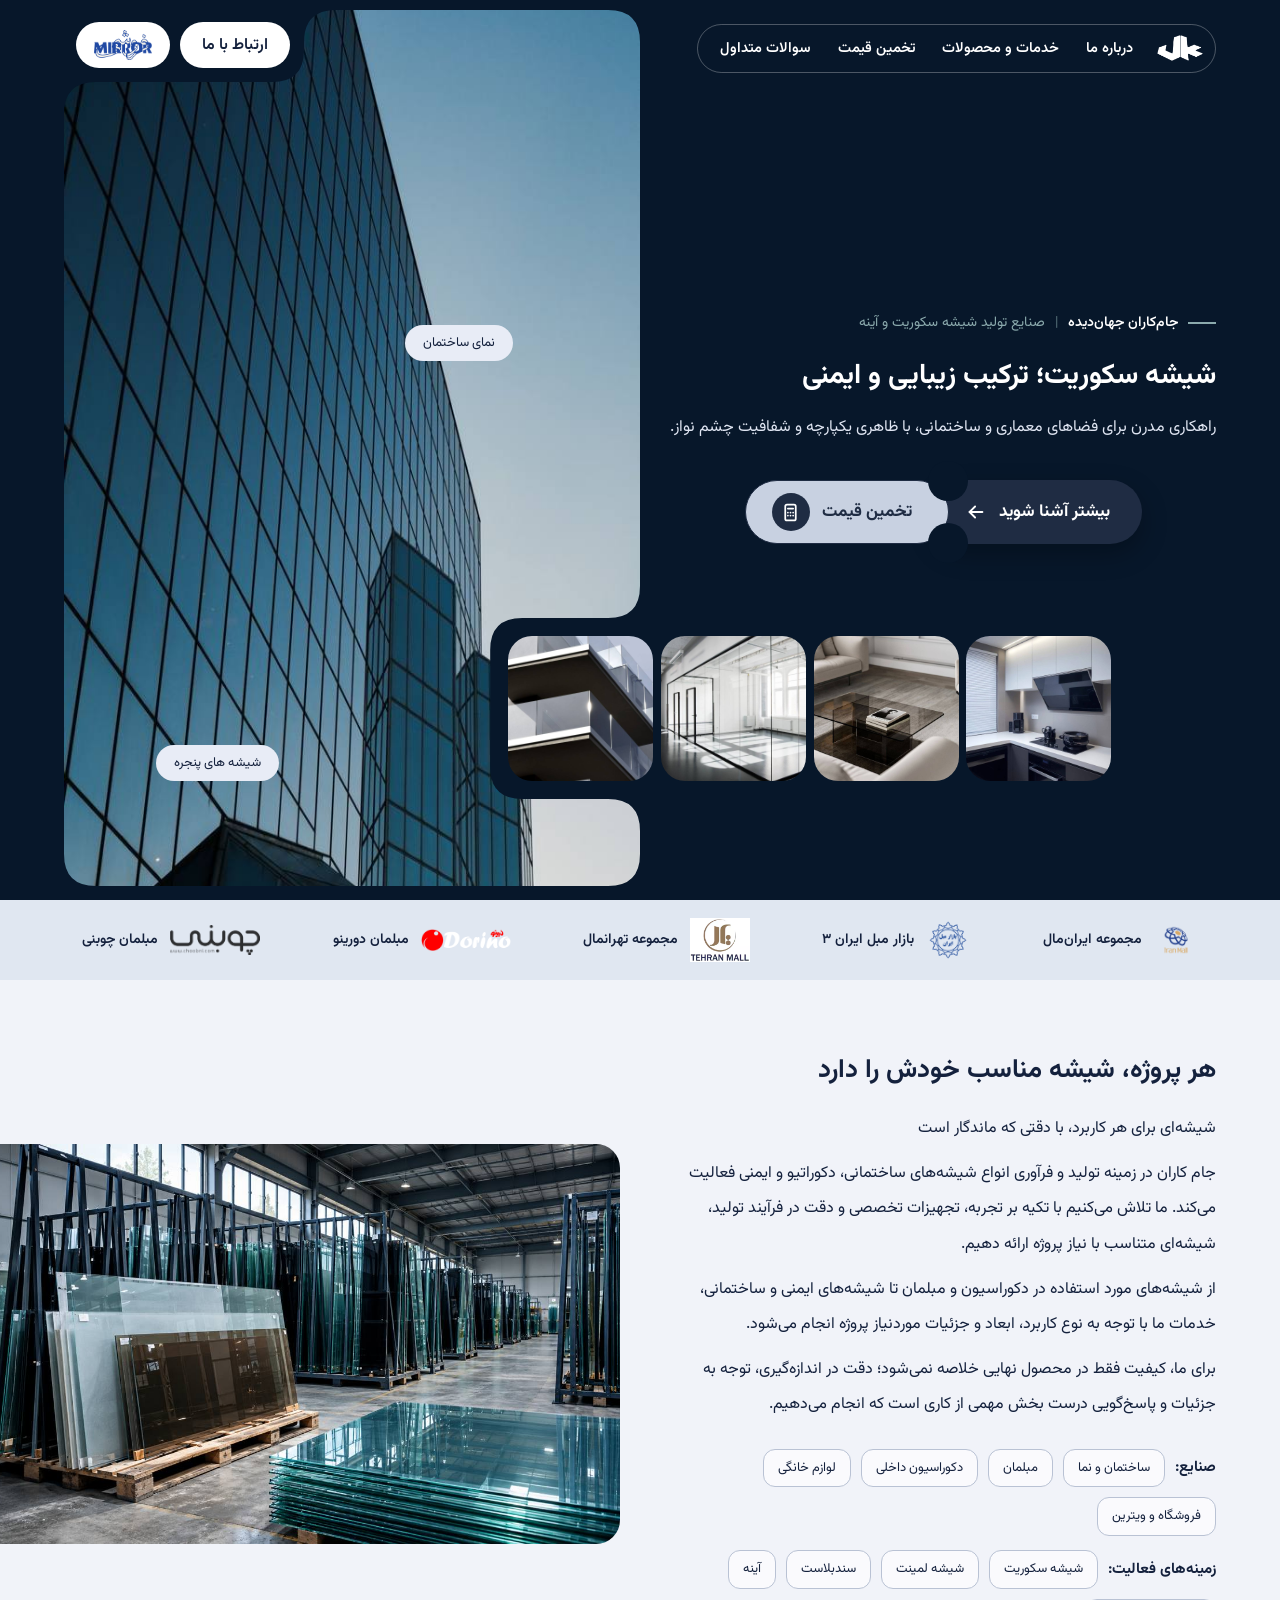
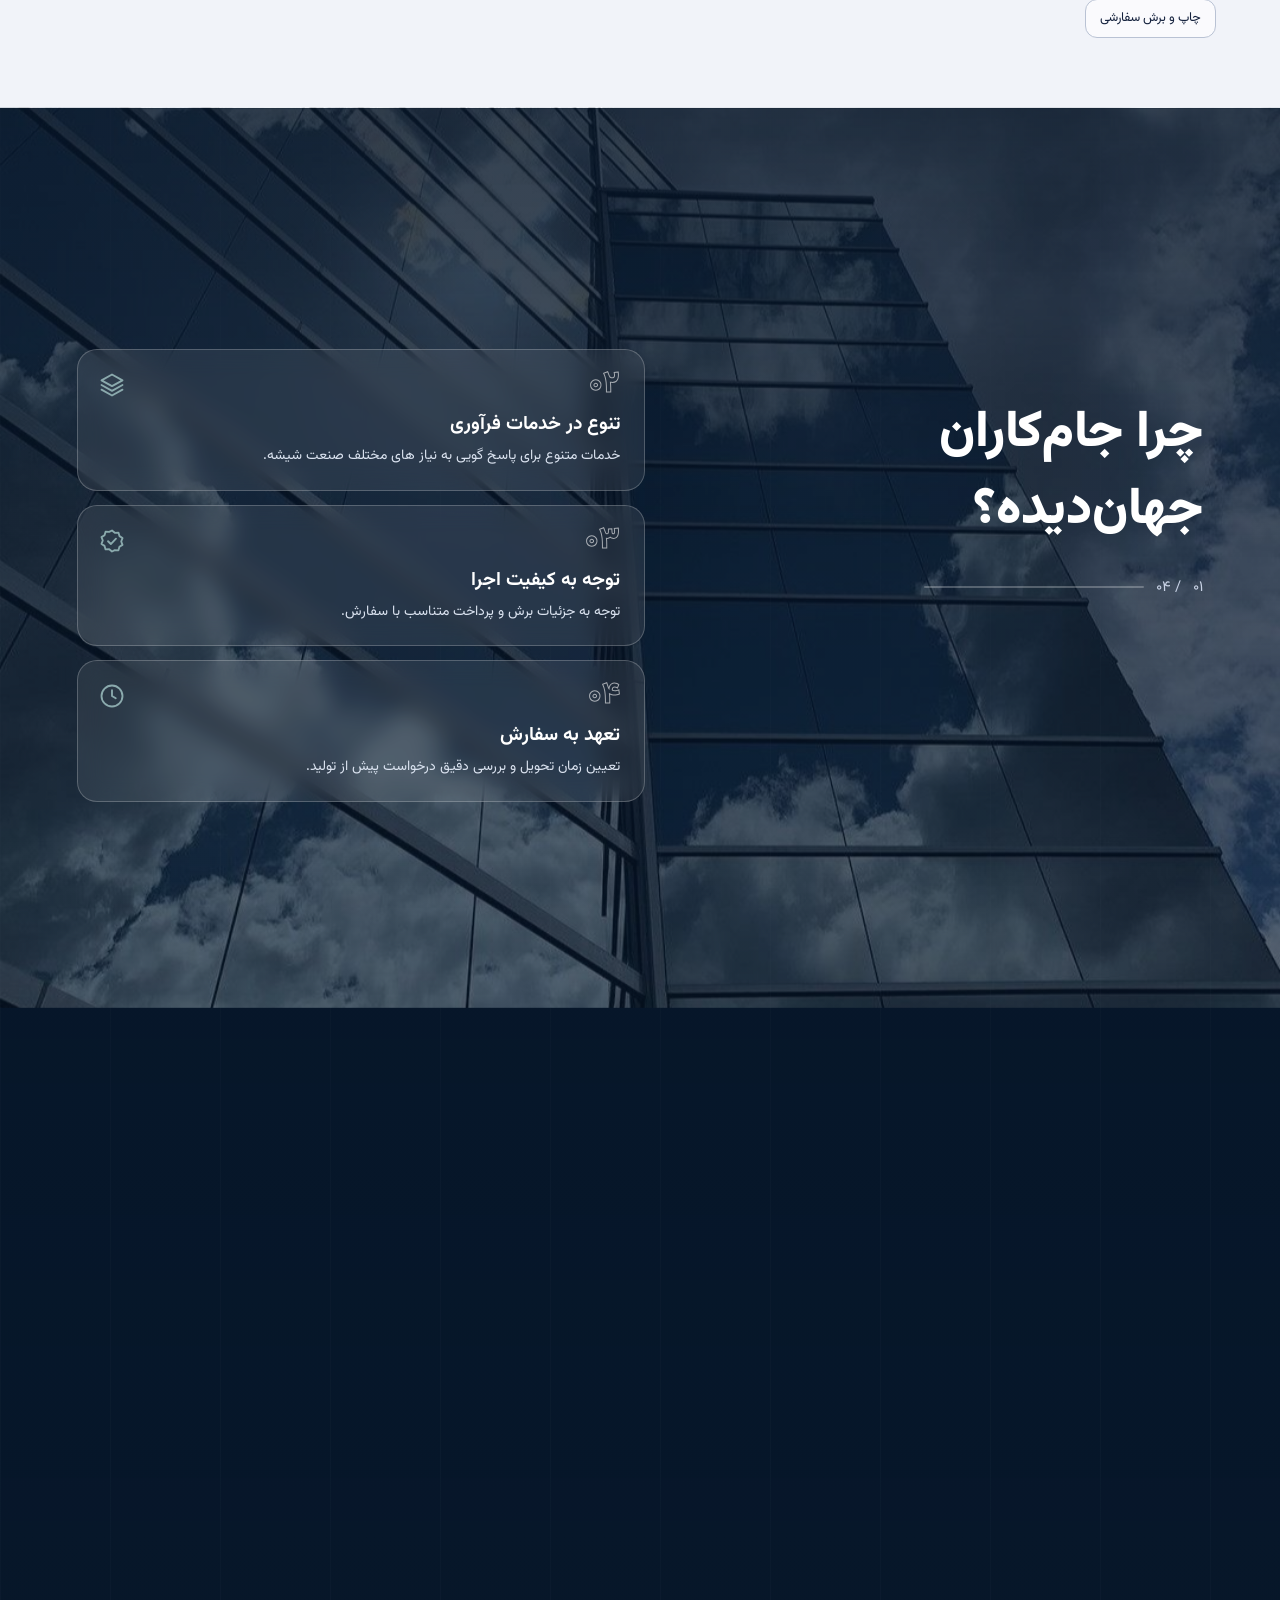
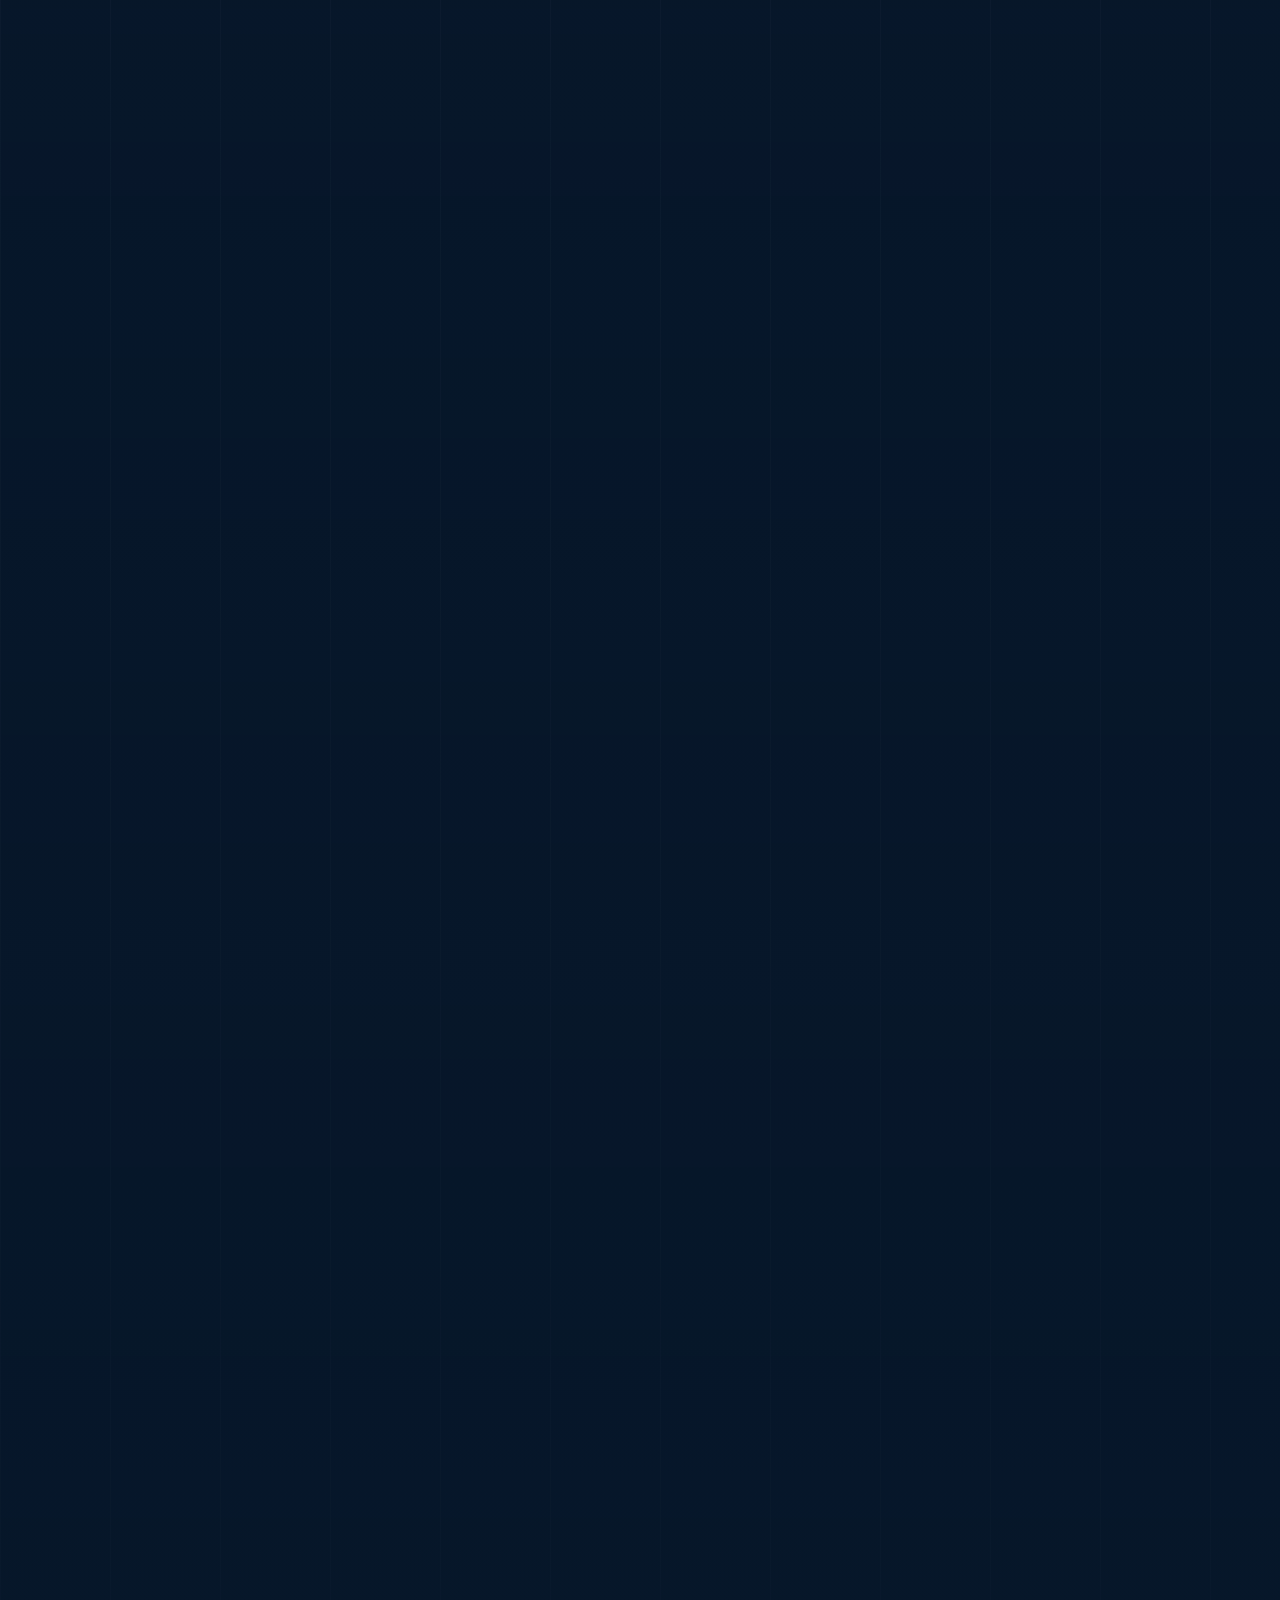
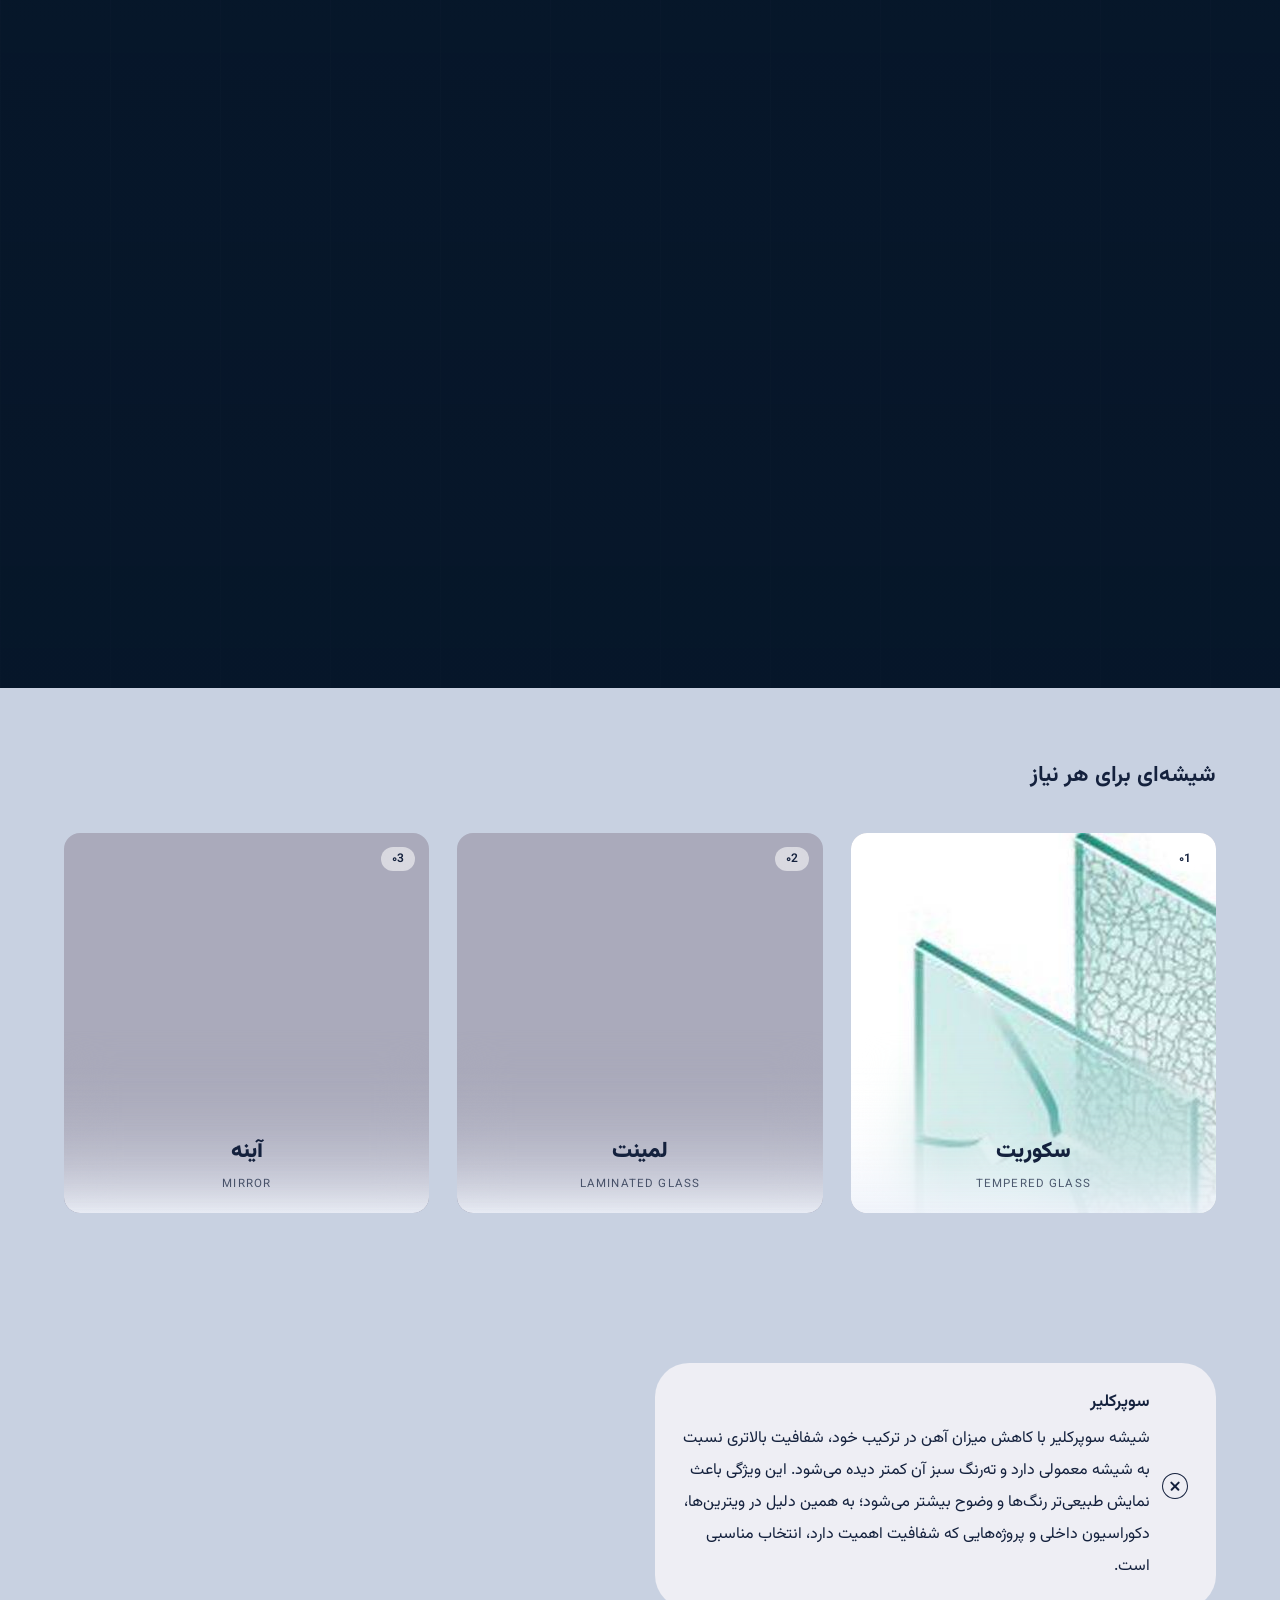
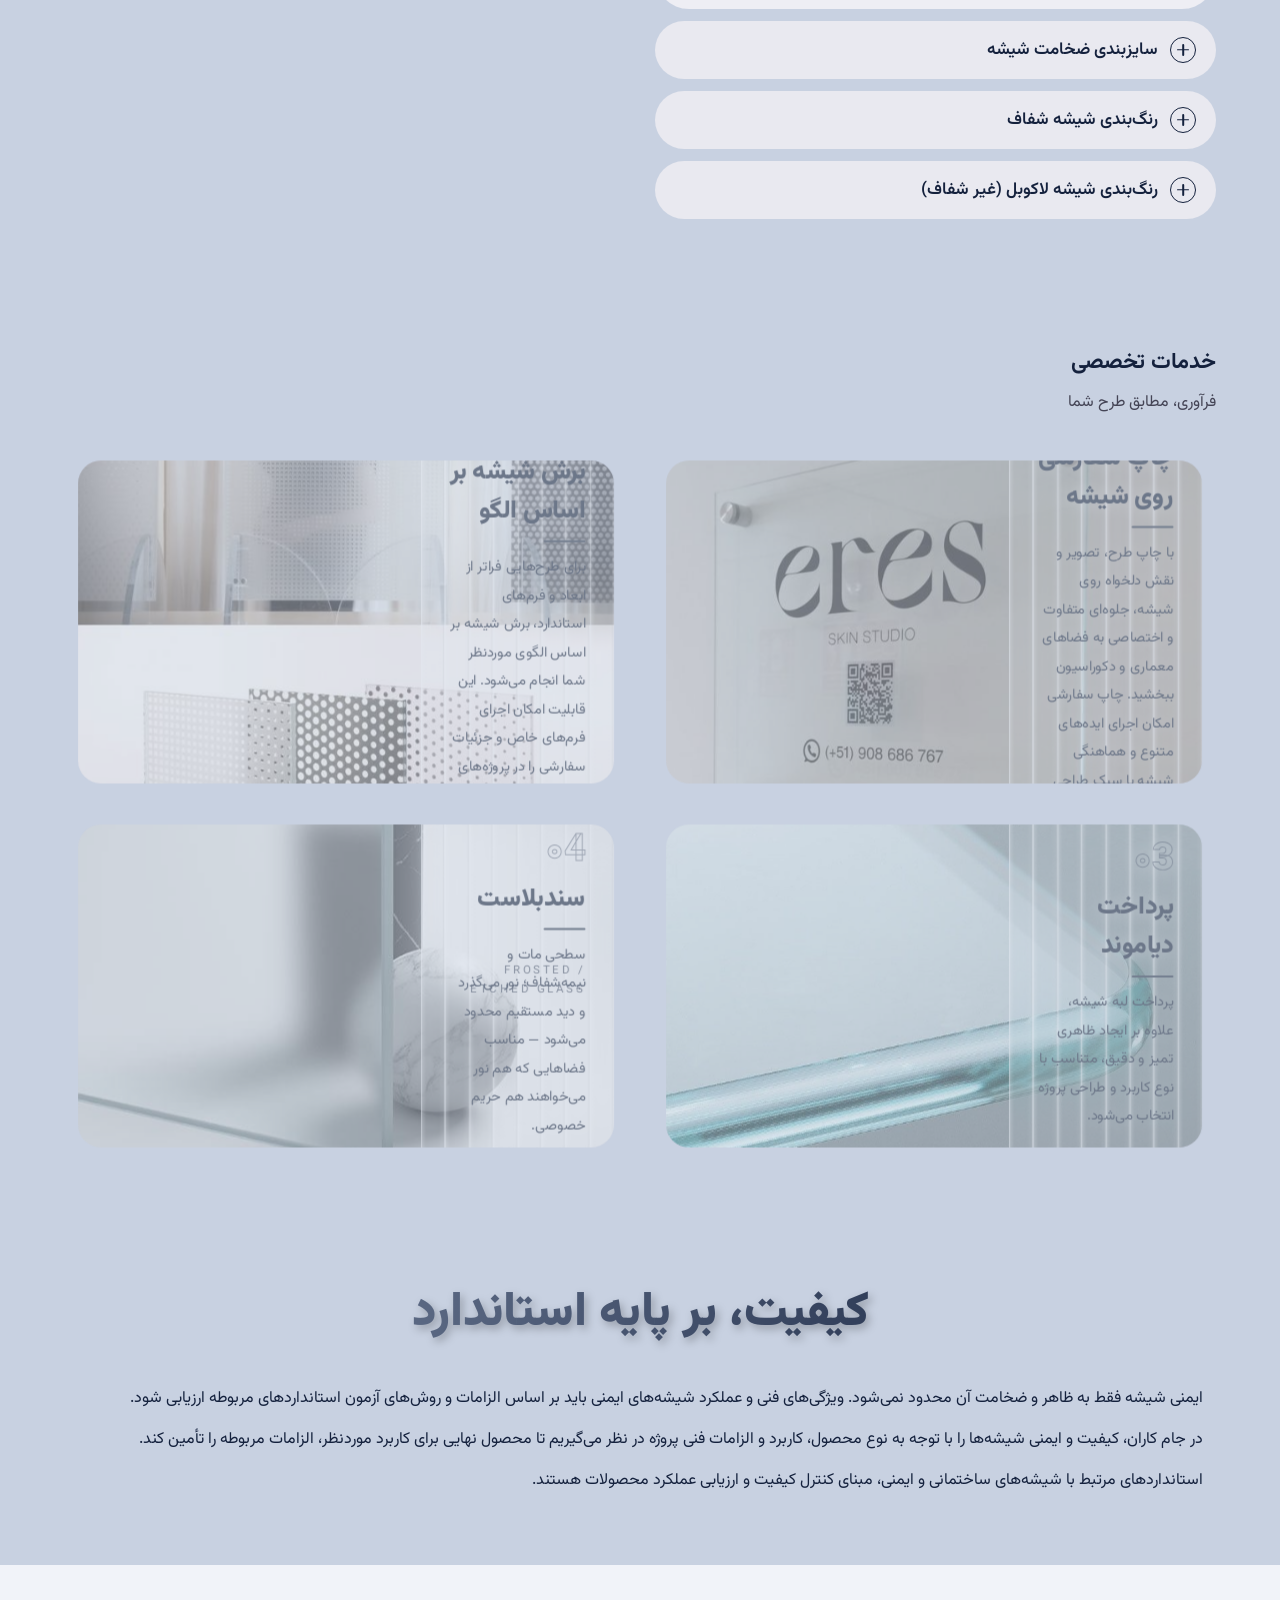
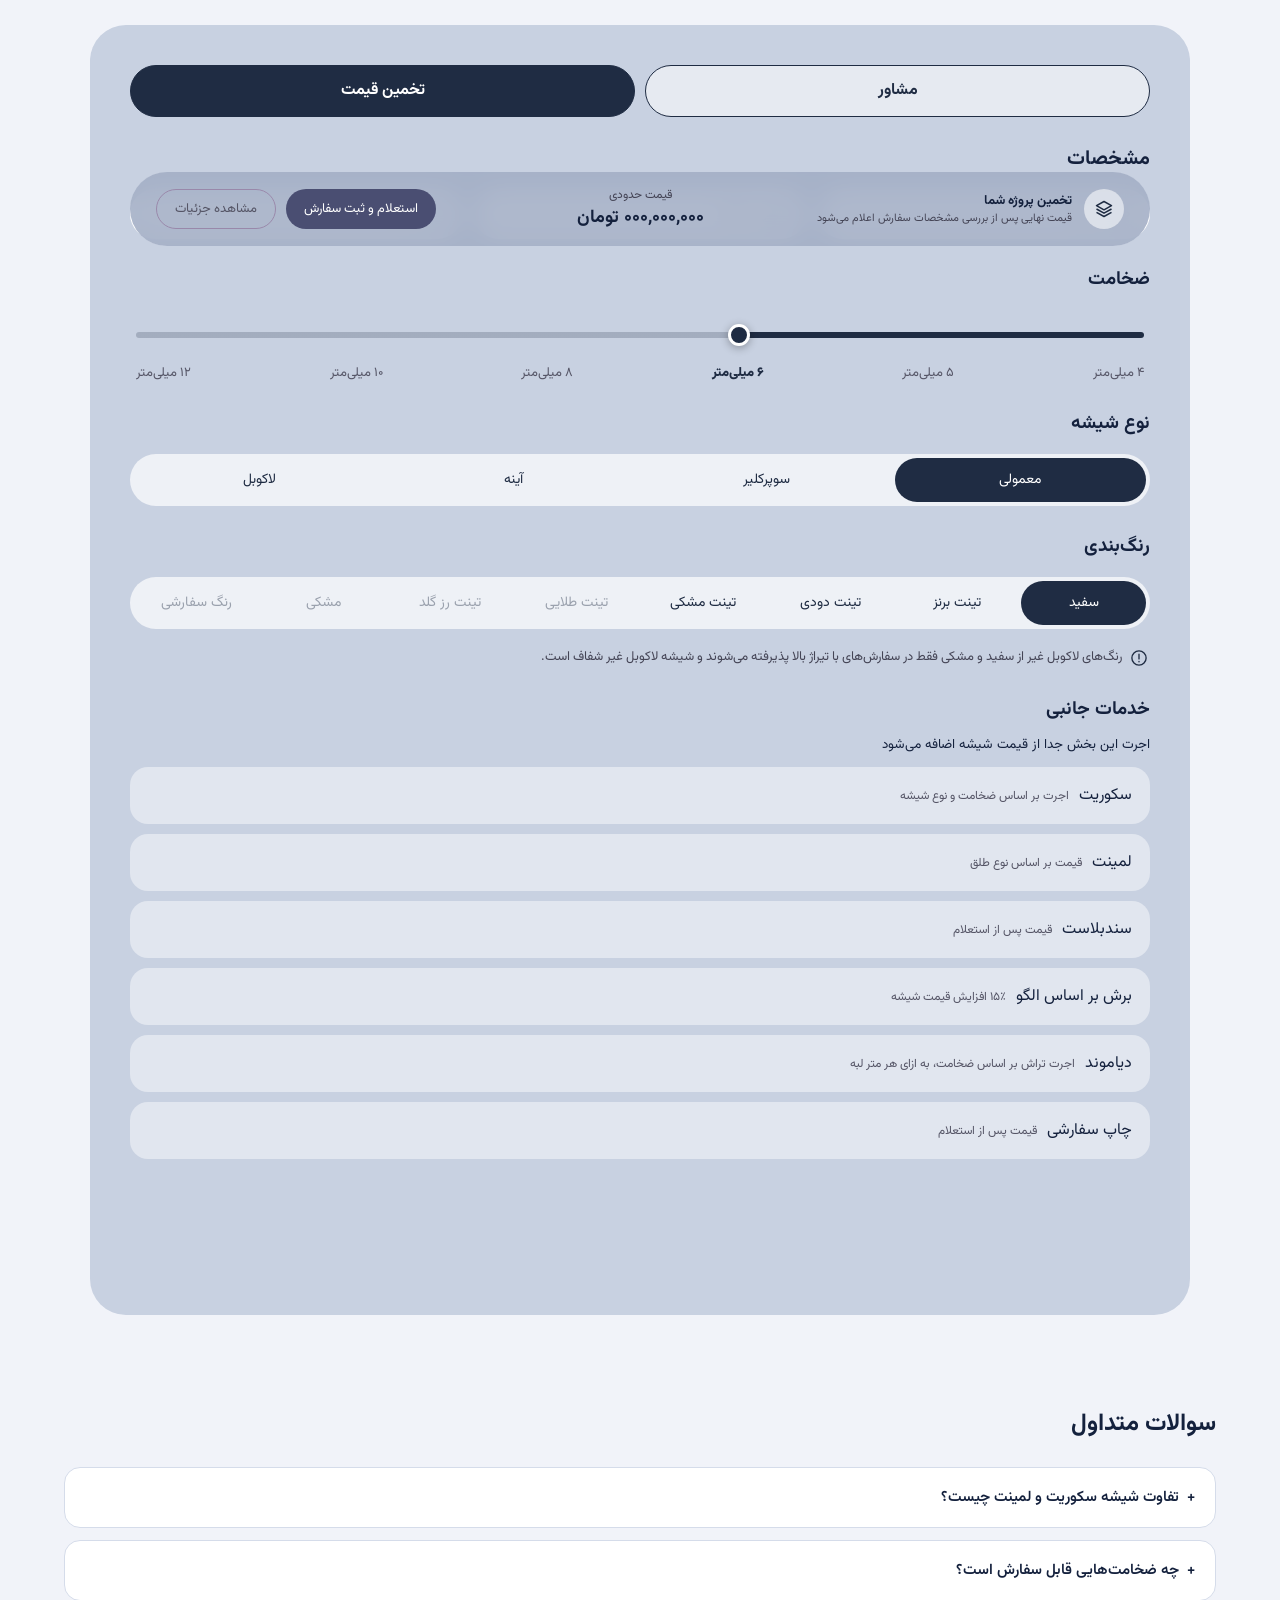
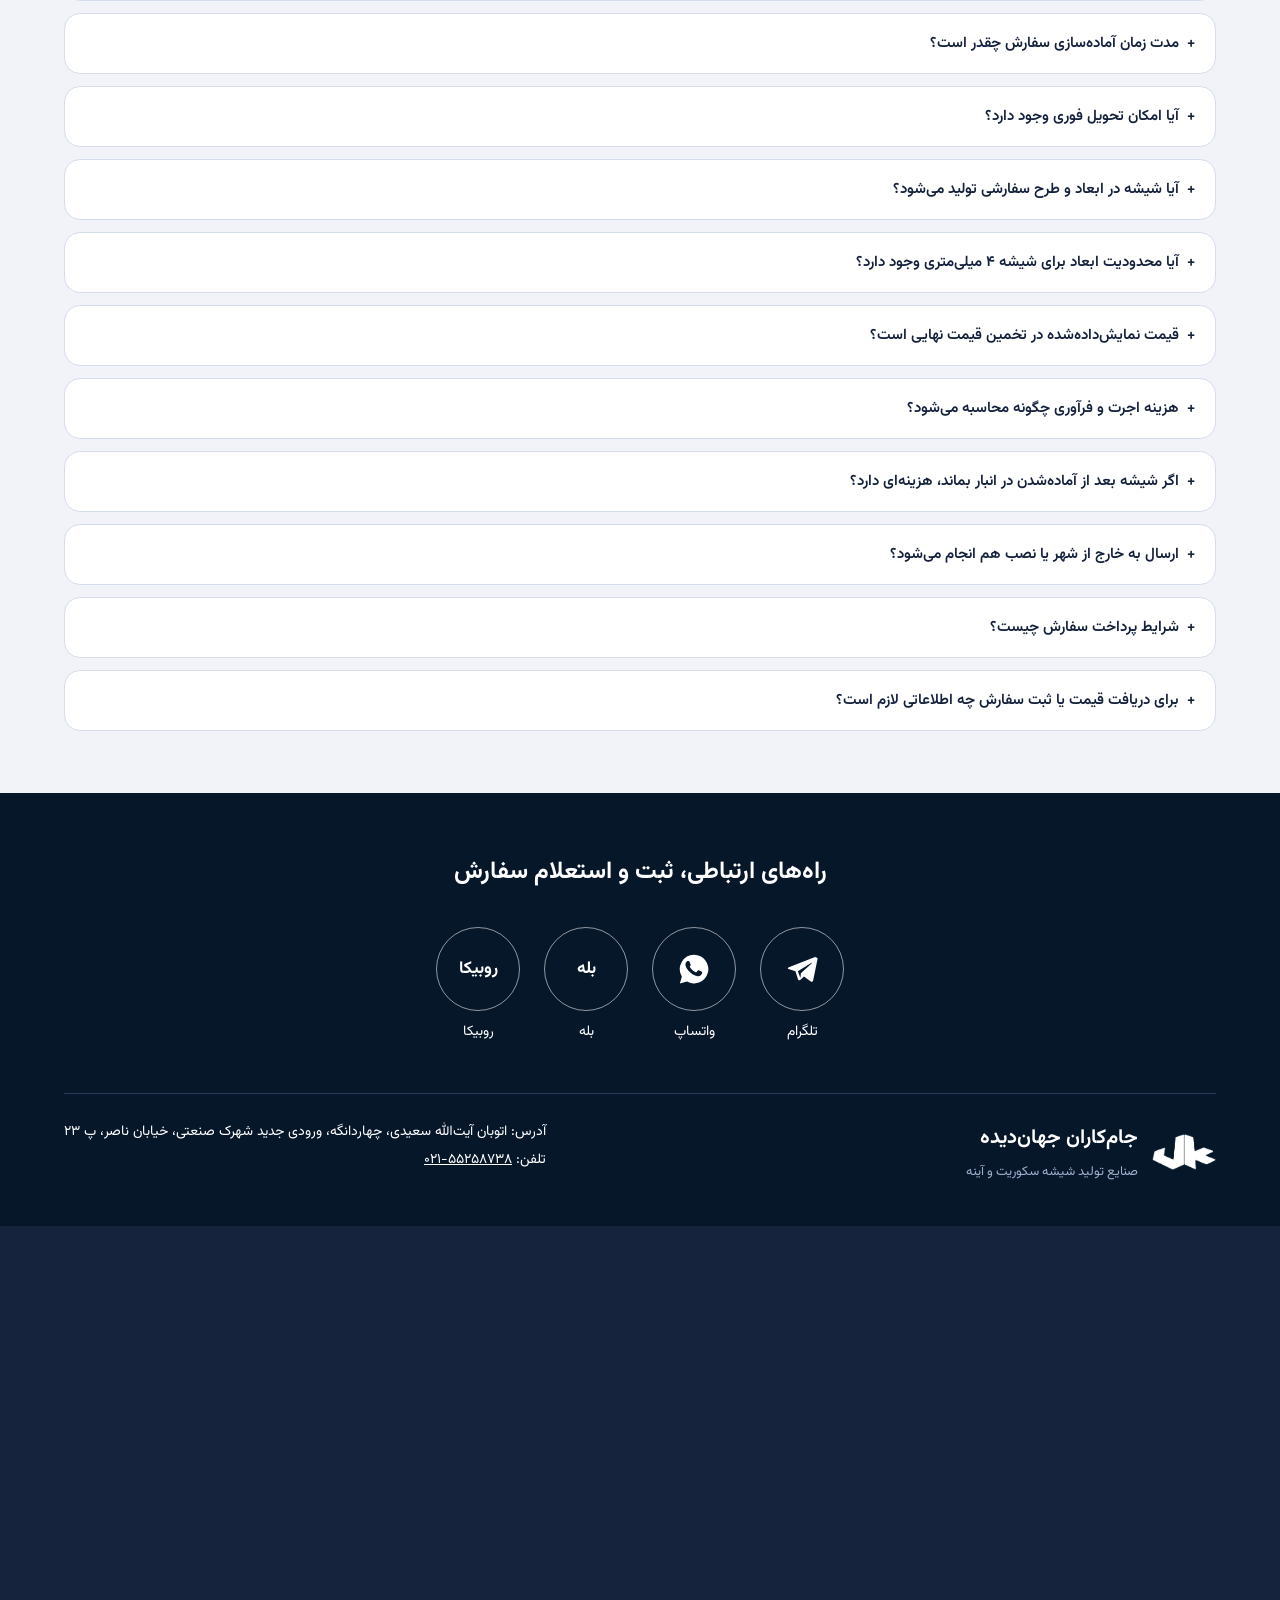
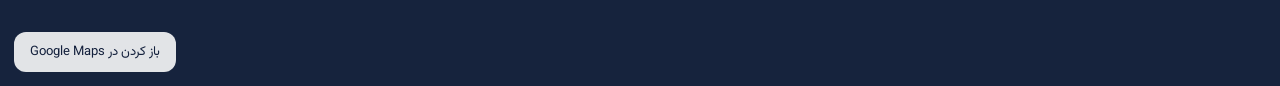
==== commit 4dedfe2a: "رفع باگ: هندلر .dip حذف‌شده کل اسکریپت را می‌شکست (محصولات و تخمین قیمت دیده نمی‌شدند)؛ دکمه دوتایی " ====
--- a/index.html
+++ b/index.html
@@ -10,11 +10,11 @@
 <meta property="og:url" content="https://masume1998.github.io/Jamkaran/">
 <script type="application/ld+json">{"@context":"https://schema.org","@type":"LocalBusiness","name":"جام‌کاران جهان‌دیده","description":"صنایع تولید شیشه سکوریت و آینه","telephone":"+982155258738","address":{"@type":"PostalAddress","streetAddress":"اتوبان آیت‌الله سعیدی، چهاردانگه، ورودی جدید شهرک صنعتی، خیابان ناصر، پ ۲۳","addressLocality":"تهران","addressCountry":"IR"},"url":"https://masume1998.github.io/Jamkaran/"}</script>
 <link href="https://fonts.googleapis.com/css2?family=Vazirmatn:wght@400;600;900&amp;display=swap" rel="stylesheet">
-<link rel="stylesheet" href="css/style.css?v=6"></head><body>
+<link rel="stylesheet" href="css/style.css?v=7"></head><body>
 <header id="hd"><nav><img class="logo" src="assets/logo-jk.png" id="lg" alt="جام‌کاران جهان‌دیده" onerror="this.onerror=null;this.src='assets/img-76fe925819.png'"><a href="#about">درباره ما</a><a href="#prod">خدمات و محصولات</a><a href="#est">تخمین قیمت</a><a href="#faq">سوالات متداول</a></nav>
 </header>
 
-<section class="hero"><div class="htext"><div class="eyebrow"><span class="rl"></span><b>جام‌کاران جهان‌دیده</b><span class="sp2">|</span><span>صنایع تولید شیشه سکوریت و آینه</span></div><h1 id="hT">شیشه سکوریت؛ ترکیب زیبایی و ایمنی</h1><p id="hP">راهکاری مدرن برای فضاهای معماری و ساختمانی، با ظاهری یکپارچه و شفافیت چشم نواز.</p></div><div class="frame" id="fr"><div class="fi" id="fi"><img src="assets/img-44c811d308.jpg" class="on"><img src="assets/img-e57233377e.jpg"><img src="assets/img-d57ebc9587.jpg"><img src="assets/img-dfc5db2e59.jpg"><img src="assets/img-97838fbb65.jpg"></div><span class="lab" id="l1" style="top: 36%; right: 22%;">نمای ساختمان</span><span class="lab" id="l2" style="bottom: 12%; left: 16%;">شیشه های پنجره</span><div class="thumbs" id="th"><div></div><div></div><div></div><div></div><div></div></div><div class="notch"><button id="contactBtn"><span class="fab"><svg viewBox="0 0 24 24"><path d="M4 3h16a2 2 0 0 1 2 2v11a2 2 0 0 1-2 2H9l-5 4v-4H4a2 2 0 0 1-2-2V5a2 2 0 0 1 2-2z"></path></svg></span><span class="t">ارتباط با ما</span><span class="ic"><span class="mi" style="--c: rgb(42, 171, 238);" title="تلگرام"><svg viewBox="0 0 24 24"><path d="M21.5 3.4 2.7 10.6c-1 .4-.9 1.1-.2 1.3l4.8 1.5 1.8 5.6c.2.6.4.8.9.8s.7-.2 1-.5l2.3-2.2 4.7 3.5c.9.5 1.5.2 1.7-.8l3-14.6c.3-1.2-.4-1.7-1.3-1.3zM9 13.5l9.3-5.8c.4-.3.8-.1.5.2l-7.700 7-.3 3.200z"></path></svg></span><span class="mi" style="--c: rgb(37, 211, 102);" title="واتساپ"><svg viewBox="0 0 24 24"><path d="M12 2a10 10 0 0 0-8.600 15.100L2 22l5-1.300A10 10 0 1 0 12 2zm5 13.800c-.2.600-1.200 1.100-1.700 1.200-.5.100-1 .1-3.400-.900-2.900-1.200-4.700-4.200-4.900-4.400-.1-.2-1.100-1.500-1.100-2.800s.7-2 1-2.300c.2-.3.500-.3.700-.3h.5c.2 0 .4 0 .6.500l.8 2c.1.2.1.4 0 .5l-.4.600c-.1.200-.3.300-.1.600.2.300.8 1.300 1.700 2.100 1.200 1 2.100 1.300 2.400 1.500.3.100.5.100.6-.1l.9-1.100c.2-.2.4-.2.600-.1l1.900.9c.2.100.4.200.4.300.1.200.1.800-.1 1.400z"></path></svg></span><span class="mi" style="--c: rgb(27, 163, 156);" title="بله"><b>بله</b></span><span class="mi" style="--c: rgb(138, 63, 240);" title="روبیکا"><b>روبیکا</b></span></span></button><button class="mb" aria-label="آینه‌فروشی"><img class="mbl" src="assets/img-2356b59edf.png" alt="MIRROR"></button></div></div><div class="cta2"><a class="cta-main" href="#about"><span>بیشتر آشنا شوید</span><svg viewBox="0 0 24 24" fill="none" stroke="currentColor" stroke-width="2" stroke-linecap="round" stroke-linejoin="round"><path d="M19 12H5"/><path d="M11 6l-6 6 6 6"/></svg></a><a class="cta-est" href="#est"><span>تخمین قیمت</span><span class="cic"><svg viewBox="0 0 24 24" fill="none" stroke="#fff" stroke-width="2" stroke-linecap="round"><rect x="6" y="3" width="12" height="18" rx="2"/><path d="M9 7.5h6"/><path d="M9 12h.01M12 12h.01M15 12h.01M9 15.5h.01M12 15.5h.01M15 15.5h.01"/></svg></span></a></div></section>
+<section class="hero"><div class="htext"><div class="eyebrow"><span class="rl"></span><b>جام‌کاران جهان‌دیده</b><span class="sp2">|</span><span>صنایع تولید شیشه سکوریت و آینه</span></div><h1 id="hT">شیشه سکوریت؛ ترکیب زیبایی و ایمنی</h1><p id="hP">راهکاری مدرن برای فضاهای معماری و ساختمانی، با ظاهری یکپارچه و شفافیت چشم نواز.</p><div class="cta2"><a class="cta-main" href="#about"><span>بیشتر آشنا شوید</span><svg viewBox="0 0 24 24" fill="none" stroke="currentColor" stroke-width="2" stroke-linecap="round" stroke-linejoin="round"><path d="M19 12H5"/><path d="M11 6l-6 6 6 6"/></svg></a><a class="cta-est" href="#est"><span>تخمین قیمت</span><span class="cic"><svg viewBox="0 0 24 24" fill="none" stroke="#fff" stroke-width="2" stroke-linecap="round"><rect x="6" y="3" width="12" height="18" rx="2"/><path d="M9 7.5h6"/><path d="M9 12h.01M12 12h.01M15 12h.01M9 15.5h.01M12 15.5h.01M15 15.5h.01"/></svg></span></a></div></div><div class="frame" id="fr"><div class="fi" id="fi"><img src="assets/img-44c811d308.jpg" class="on"><img src="assets/img-e57233377e.jpg"><img src="assets/img-d57ebc9587.jpg"><img src="assets/img-dfc5db2e59.jpg"><img src="assets/img-97838fbb65.jpg"></div><span class="lab" id="l1" style="top: 36%; right: 22%;">نمای ساختمان</span><span class="lab" id="l2" style="bottom: 12%; left: 16%;">شیشه های پنجره</span><div class="thumbs" id="th"><div></div><div></div><div></div><div></div><div></div></div><div class="notch"><button id="contactBtn"><span class="fab"><svg viewBox="0 0 24 24"><path d="M4 3h16a2 2 0 0 1 2 2v11a2 2 0 0 1-2 2H9l-5 4v-4H4a2 2 0 0 1-2-2V5a2 2 0 0 1 2-2z"></path></svg></span><span class="t">ارتباط با ما</span><span class="ic"><span class="mi" style="--c: rgb(42, 171, 238);" title="تلگرام"><svg viewBox="0 0 24 24"><path d="M21.5 3.4 2.7 10.6c-1 .4-.9 1.1-.2 1.3l4.8 1.5 1.8 5.6c.2.6.4.8.9.8s.7-.2 1-.5l2.3-2.2 4.7 3.5c.9.5 1.5.2 1.7-.8l3-14.6c.3-1.2-.4-1.7-1.3-1.3zM9 13.5l9.3-5.8c.4-.3.8-.1.5.2l-7.700 7-.3 3.200z"></path></svg></span><span class="mi" style="--c: rgb(37, 211, 102);" title="واتساپ"><svg viewBox="0 0 24 24"><path d="M12 2a10 10 0 0 0-8.600 15.100L2 22l5-1.300A10 10 0 1 0 12 2zm5 13.800c-.2.600-1.200 1.100-1.700 1.200-.5.100-1 .1-3.400-.900-2.900-1.200-4.700-4.200-4.900-4.400-.1-.2-1.100-1.500-1.100-2.800s.7-2 1-2.300c.2-.3.500-.3.700-.3h.5c.2 0 .4 0 .6.500l.8 2c.1.2.1.4 0 .5l-.4.600c-.1.200-.3.300-.1.600.2.300.8 1.300 1.700 2.100 1.200 1 2.100 1.300 2.400 1.500.3.100.5.100.6-.1l.9-1.100c.2-.2.4-.2.600-.1l1.900.9c.2.100.4.200.4.300.1.200.1.800-.1 1.400z"></path></svg></span><span class="mi" style="--c: rgb(27, 163, 156);" title="بله"><b>بله</b></span><span class="mi" style="--c: rgb(138, 63, 240);" title="روبیکا"><b>روبیکا</b></span></span></button><button class="mb" aria-label="آینه‌فروشی"><img class="mbl" src="assets/img-2356b59edf.png" alt="MIRROR"></button></div></div></section>
 <div class="brands"><div class="bi rv" style="transition-delay: 0s;"><img id="bi0" alt="" src="assets/img-200ab3ee13.png"><span>مجموعه ایران‌مال</span></div><div class="bi rv" style="transition-delay: 0.09s;"><img id="bi1" alt="" src="assets/img-603add4e11.png"><span>بازار مبل ایران ۳</span></div><div class="bi rv" style="transition-delay: 0.18s;"><img id="bi2" alt="" src="assets/img-bb0a52e439.png"><span>مجموعه تهرانمال</span></div><div class="bi rv" style="transition-delay: 0.27s;"><img id="bi3" alt="" src="assets/img-c2604ce525.png"><span>مبلمان دورینو</span></div><div class="bi rv" style="transition-delay: 0.36s;"><img id="bi4" alt="" src="assets/img-3e3b10013e.png"><span>مبلمان چوبنی</span></div></div>
 
 <section id="about" class="light pad"><div class="intro"><div class="rv" style="transition-delay: 0s;"><h2>هر پروژه، شیشه مناسب خودش را دارد</h2><p>شیشه‌ای برای هر کاربرد، با دقتی که ماندگار است</p><p>جام کاران در زمینه تولید و فرآوری انواع شیشه‌های ساختمانی، دکوراتیو و ایمنی فعالیت می‌کند. ما تلاش می‌کنیم با تکیه بر تجربه، تجهیزات تخصصی و دقت در فرآیند تولید، شیشه‌ای متناسب با نیاز پروژه ارائه دهیم.</p><p>از شیشه‌های مورد استفاده در دکوراسیون و مبلمان تا شیشه‌های ایمنی و ساختمانی، خدمات ما با توجه به نوع کاربرد، ابعاد و جزئیات موردنیاز پروژه انجام می‌شود.</p><p>برای ما، کیفیت فقط در محصول نهایی خلاصه نمی‌شود؛ دقت در اندازه‌گیری، توجه به جزئیات و پاسخ‌گویی درست بخش مهمی از کاری است که انجام می‌دهیم.</p><div class="about-rows"><div class="arow"><b>صنایع:</b><span class="abox">ساختمان و نما</span><span class="abox">مبلمان</span><span class="abox">دکوراسیون داخلی</span><span class="abox">لوازم خانگی</span><span class="abox">فروشگاه و ویترین</span></div><div class="arow"><b>زمینه‌های فعالیت:</b><span class="abox">شیشه سکوریت</span><span class="abox">شیشه لمینت</span><span class="abox">سندبلاست</span><span class="abox">آینه</span><span class="abox">چاپ و برش سفارشی</span></div></div></div><div class="ph rv" style="transition-delay: 0.09s;"></div></div></section>
@@ -52,5 +52,5 @@
 <footer class="rv" style="transition-delay: 0s;"><div class="fbrand"><img src="assets/logo-jk.png" alt="جام‌کاران جهان‌دیده" onerror="this.onerror=null;this.src='assets/img-76fe925819.png'"><div><b>جام‌کاران جهان‌دیده</b><small>صنایع تولید شیشه سکوریت و آینه</small></div></div><div>آدرس: اتوبان آیت‌الله سعیدی، چهاردانگه، ورودی جدید شهرک صنعتی، خیابان ناصر، پ ۲۳<br>تلفن: <a href="tel:+982155258738" dir="ltr" style="color:#fff">۰۲۱-۵۵۲۵۸۷۳۸</a></div></footer><div class="loc map"><iframe src="https://www.google.com/maps/embed?pb=!1m18!1m12!1m3!1d3244.317181842926!2d51.29719240000001!3d35.595241800000004!2m3!1f0!2f0!3f0!3m2!1i1024!2i768!4f13.1!3m3!1m2!1s0x3f9201b1e857fb07%3A0x8908517822c6eb01!2z2qnYp9ix2K7Yp9mG2Ycg2LTbjNi02Ycg2KjYsduMINmIINii24zZhtmHINiz2KfYstuMINis2KfZhSDaqdin2LHYp9mG!5e0!3m2!1sen!2sir!4v1792918477340!5m2!1sen!2sir" allowfullscreen="" loading="lazy" referrerpolicy="strict-origin-when-cross-origin" title="موقعیت جام‌کاران جهان‌دیده"></iframe><a class="mo" href="https://maps.app.goo.gl/X47LVhaXhbwTCxJL6?g_st=ic" target="_blank" rel="noopener">باز کردن در Google Maps</a></div></section>
 
 
-<script src="js/main.js?v=5" defer></script>
+<script src="js/main.js?v=6" defer></script>
 </body></html>
--- a/css/style.css
+++ b/css/style.css
@@ -1734,6 +1734,10 @@
   color: #1F2C43;
   font-weight: 900;
 }
+.ticks span.dis,
+.ticks button.dis {
+  opacity: .35;
+}
 @media (hover: hover) and (pointer: fine) {
   .ticks button:hover {
     color: #1F2C43;
@@ -1976,23 +1980,22 @@
 .spi {
   background: none !important;
 }
-/* دکمه‌ی دوتایی بادومی در هیرو: «بیشتر آشنا شوید» + «تخمین قیمت» — تم سرمه‌ای و آبی سایت */
+/* دکمه‌ی دوتایی بادومی در هیرو: «بیشتر آشنا شوید» + «تخمین قیمت» — تم سرمه‌ای و آبی سایت؛ داخل ستون متن، زیر پاراگراف */
 .cta2 {
-  position: absolute;
-  bottom: 0;
-  right: .5vw;
-  z-index: 7;
+  position: static;
   display: flex;
   align-items: stretch;
+  width: fit-content;
+  margin: 36px auto 0;
 }
 .cta2 a {
   display: flex;
   align-items: center;
   gap: 12px;
-  height: 56px;
+  height: 64px;
   border-radius: 999px;
   font-weight: 700;
-  font-size: 16px;
+  font-size: 17px;
   line-height: 1;
   text-decoration: none;
   white-space: nowrap;
@@ -2006,7 +2009,7 @@
 .cta-main {
   background: #1F2C43;
   color: #fff;
-  padding: 0 28px;
+  padding: 0 32px;
   box-shadow: 0 10px 26px rgba(0, 0, 0, .28);
 }
 .cta-est {
@@ -2014,13 +2017,13 @@
   background: var(--blue);
   color: #1F2C43;
   border: 1.5px solid #1F2C43;
-  margin-inline-start: -14px;
-  padding: 0 22px;
-  padding-inline-start: 30px;
+  margin-inline-start: -16px;
+  padding: 0 26px;
+  padding-inline-start: 36px;
 }
 .cta-est .cic {
-  width: 34px;
-  height: 34px;
+  width: 38px;
+  height: 38px;
   border-radius: 50%;
   background: #1F2C43;
   display: grid;
@@ -2028,22 +2031,22 @@
   flex: none;
 }
 .cta-est .cic svg {
-  width: 19px;
-  height: 19px;
+  width: 21px;
+  height: 21px;
 }
 /* کمر بادوم: دو دایره هم‌رنگ پس‌زمینه‌ی هیرو که بالا و پایین محل اتصال دو دکمه را می‌بُرند */
 .cta-est:before,
 .cta-est:after {
   content: "";
   position: absolute;
-  right: -14px;
-  width: 28px;
-  height: 28px;
+  right: -20px;
+  width: 40px;
+  height: 40px;
   border-radius: 50%;
   background: var(--navy);
 }
-.cta-est:before { top: -14px; }
-.cta-est:after { bottom: -14px; }
+.cta-est:before { top: -20px; }
+.cta-est:after { bottom: -20px; }
 @media (hover: hover) and (pointer: fine) {
   .cta-main:hover {
     transform: translateY(-3px);
@@ -2053,19 +2056,26 @@
 }
 @media(max-width:800px) {
   .hero {
-    padding-bottom: 96px !important;
+    padding-bottom: 48px !important;
   }
   .cta2 {
-    right: 50%;
-    transform: translateX(50%);
+    margin-top: 26px;
   }
   .cta2 a {
-    height: 52px;
-    font-size: 14px;
-  }
-  .cta-main { padding: 0 20px; }
-  .cta-est { padding: 0 16px; padding-inline-start: 24px; }
-  .cta-est .cic { width: 30px; height: 30px; }
+    height: 56px;
+    font-size: 15px;
+  }
+  .cta-main { padding: 0 22px; }
+  .cta-est { padding: 0 18px; padding-inline-start: 28px; margin-inline-start: -14px; }
+  .cta-est .cic { width: 32px; height: 32px; }
+  .cta-est:before,
+  .cta-est:after {
+    right: -17px;
+    width: 34px;
+    height: 34px;
+  }
+  .cta-est:before { top: -17px; }
+  .cta-est:after { bottom: -17px; }
 }
 /* تب‌های مشاور و تخمین قیمت در یک کارت؛ دیفالت روی تخمین قیمت است */
 .esttabs {
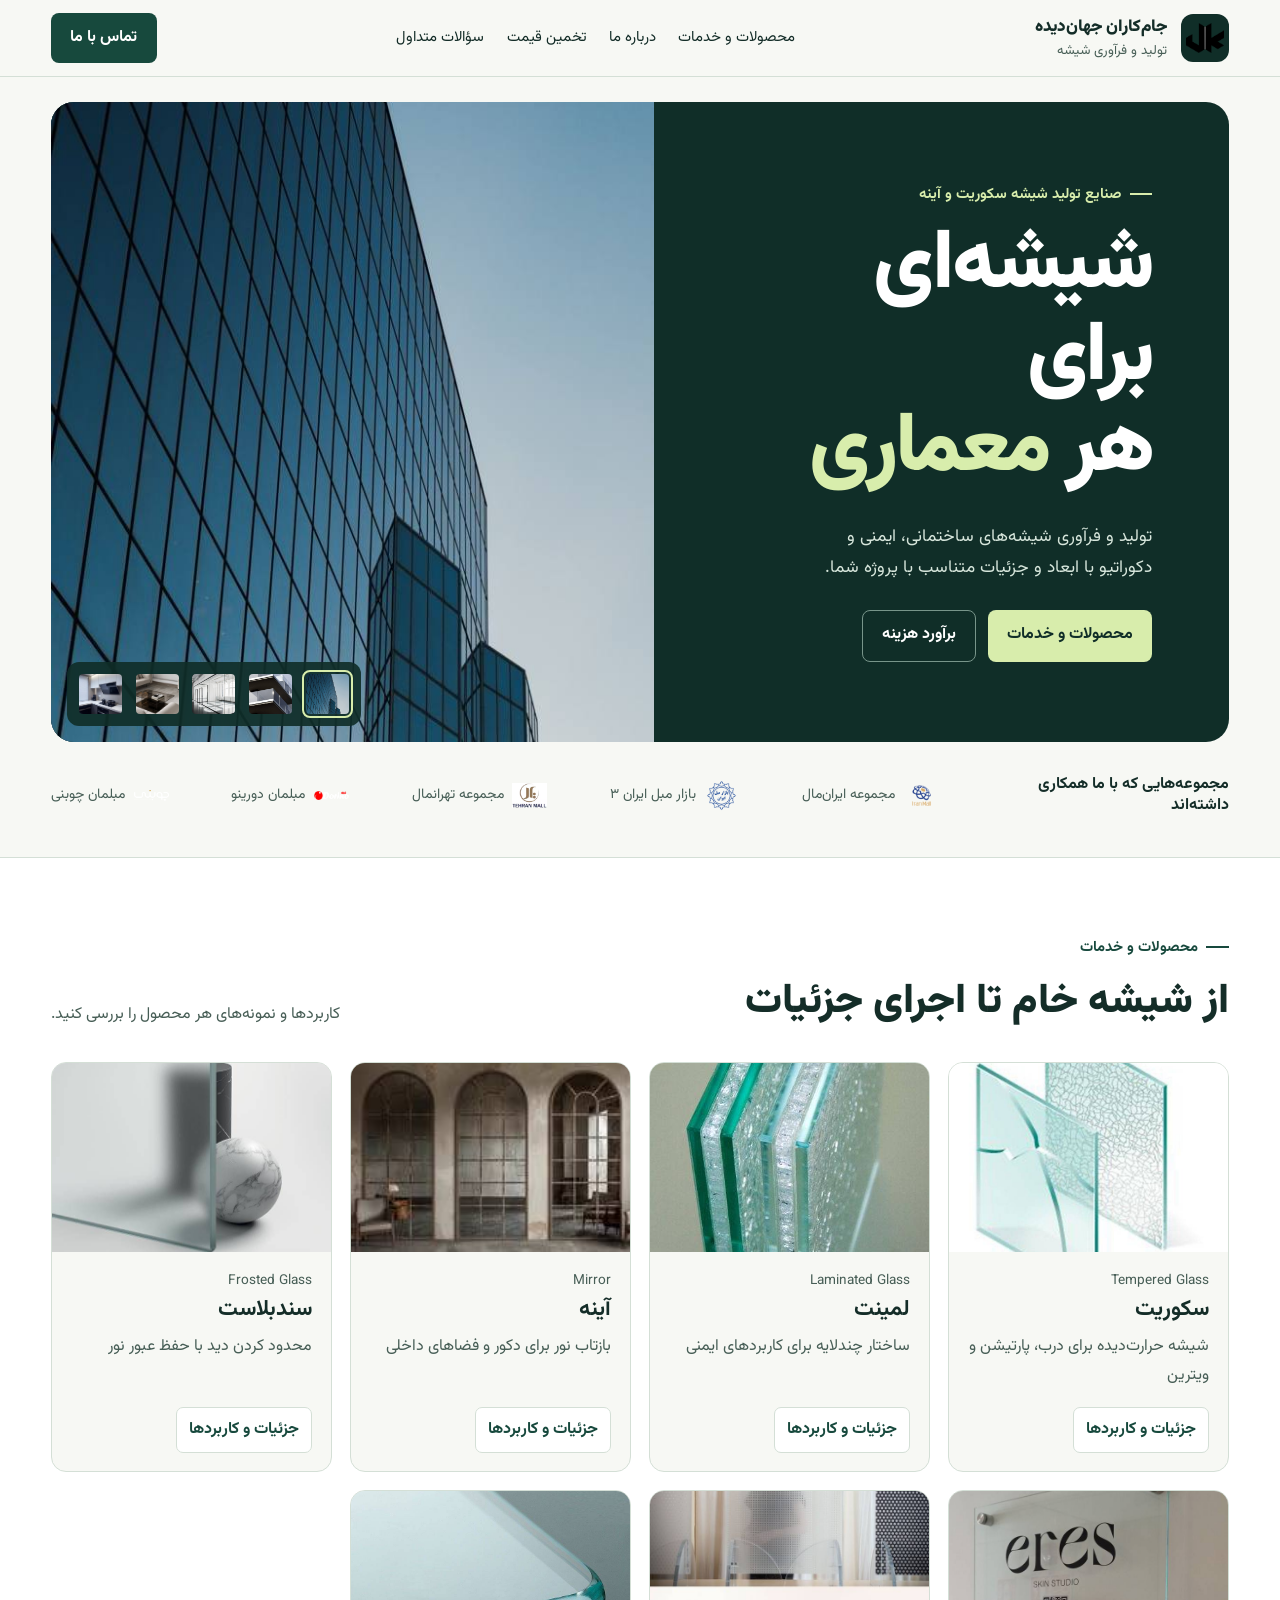
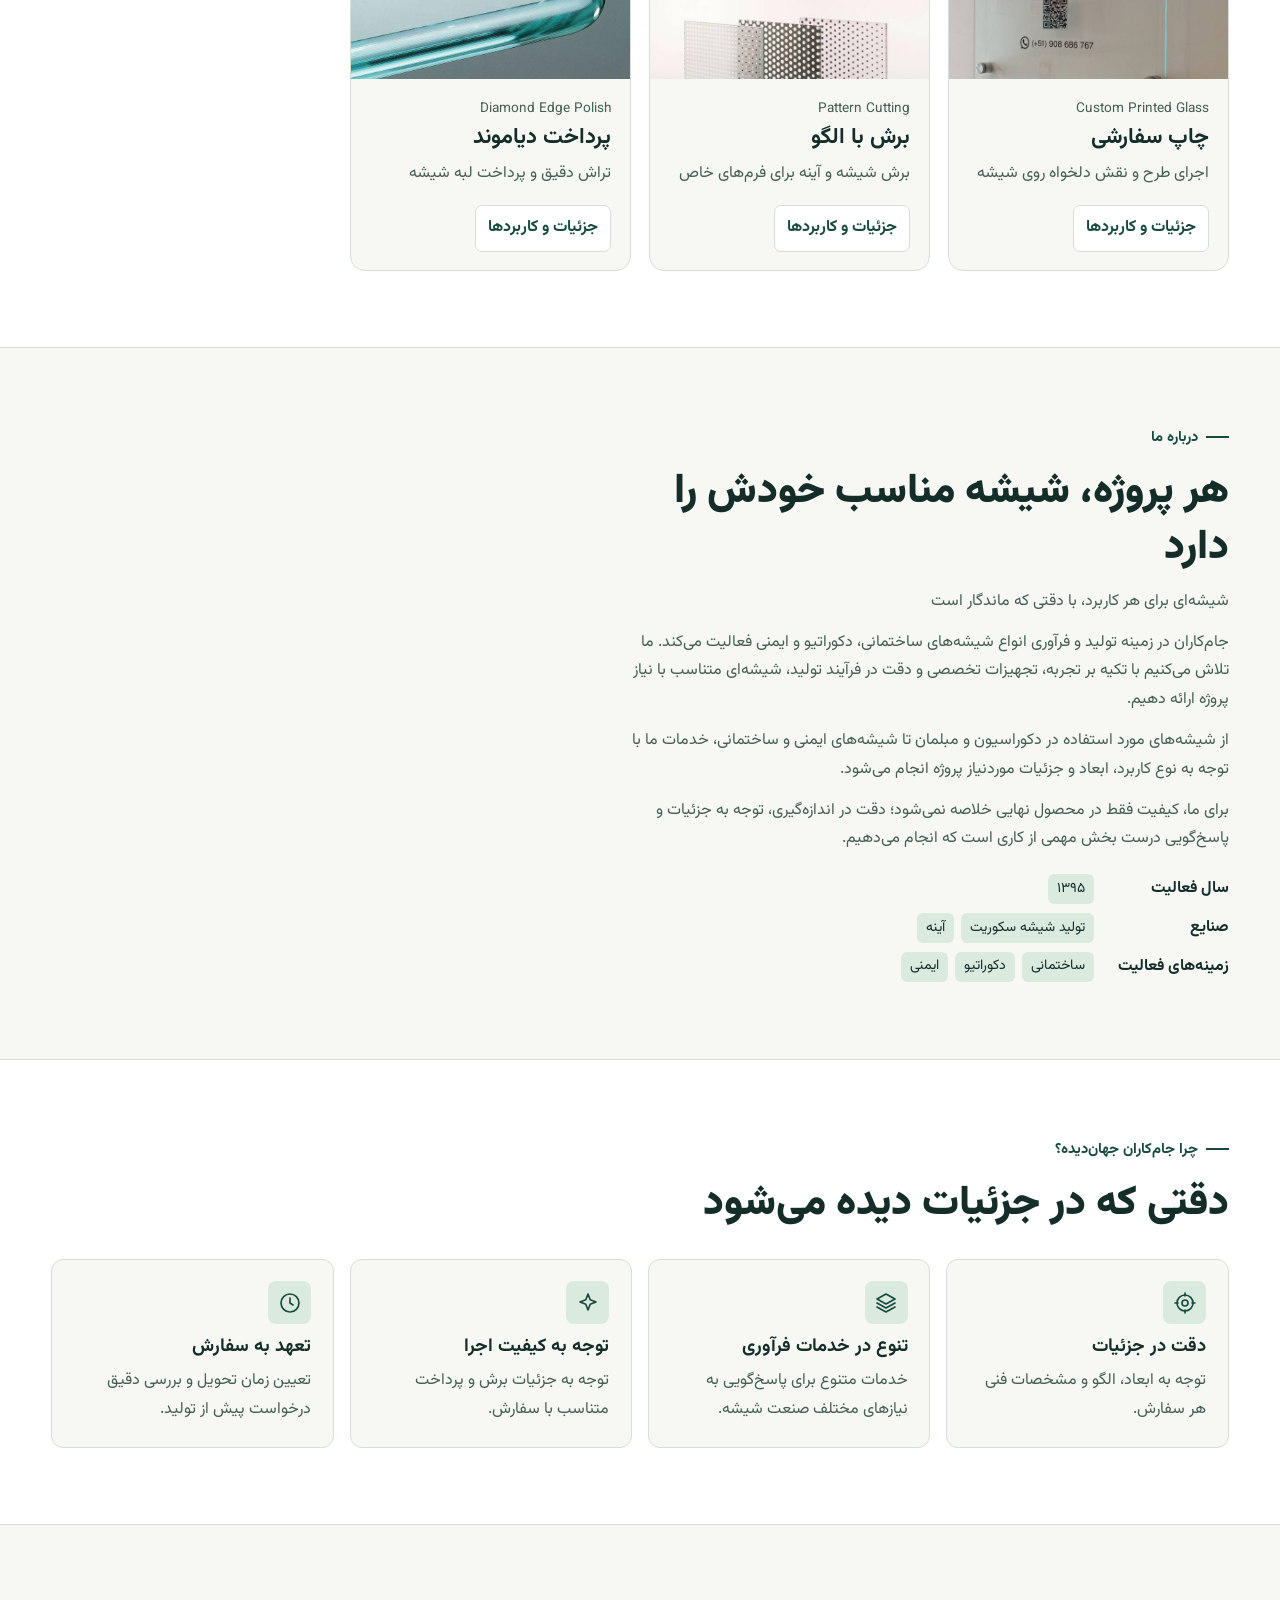
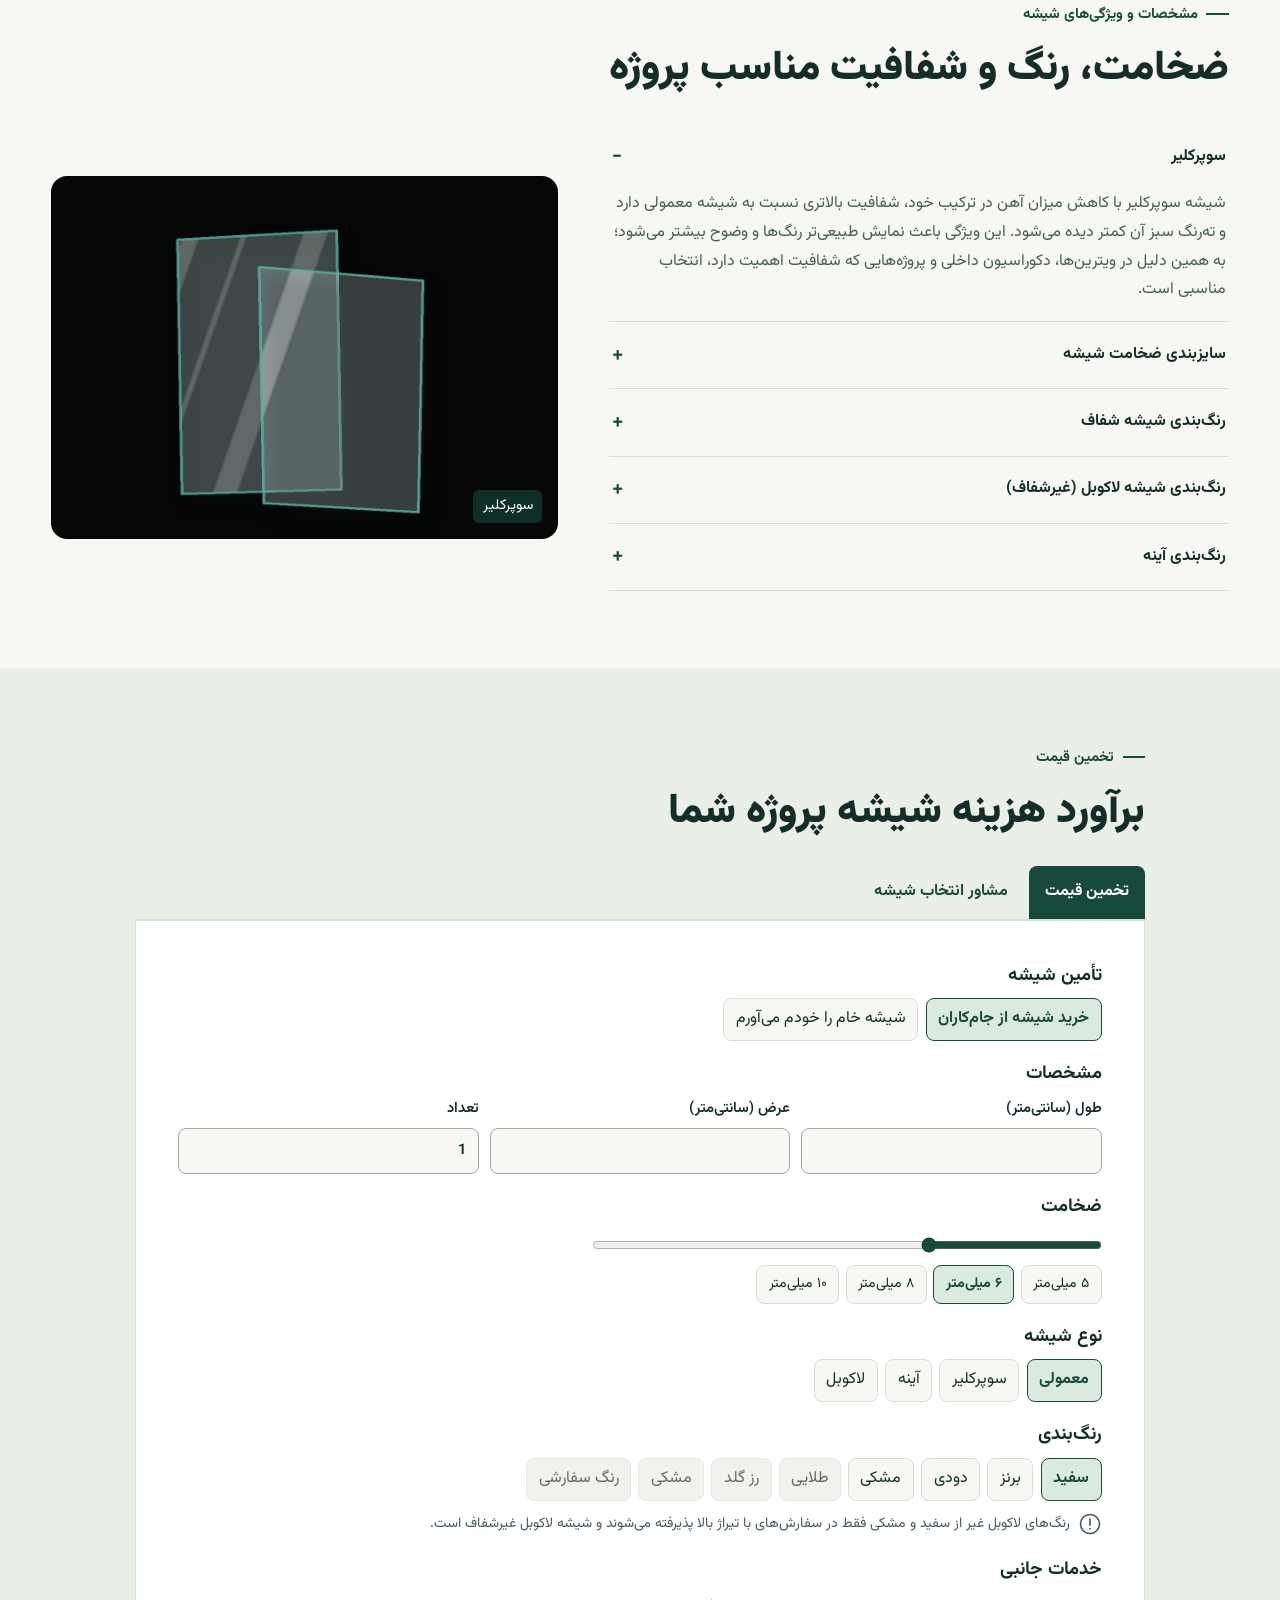
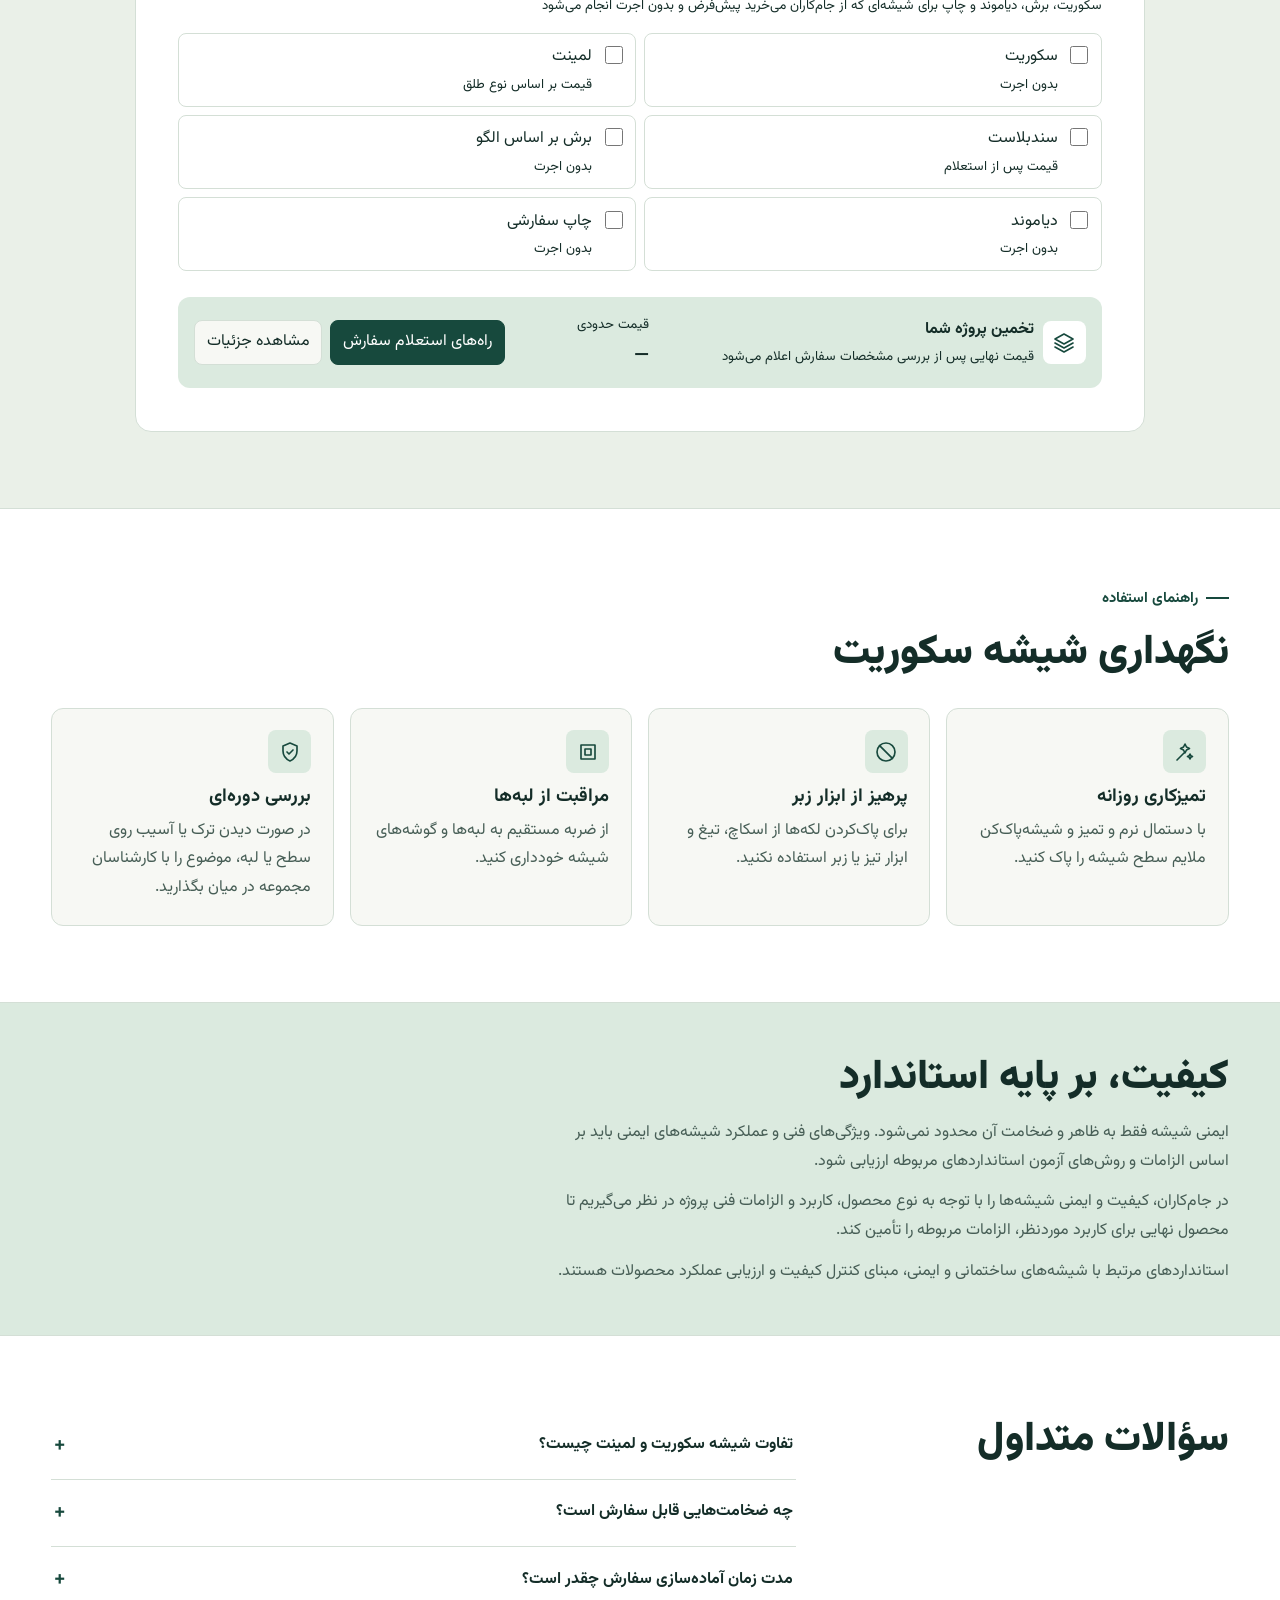
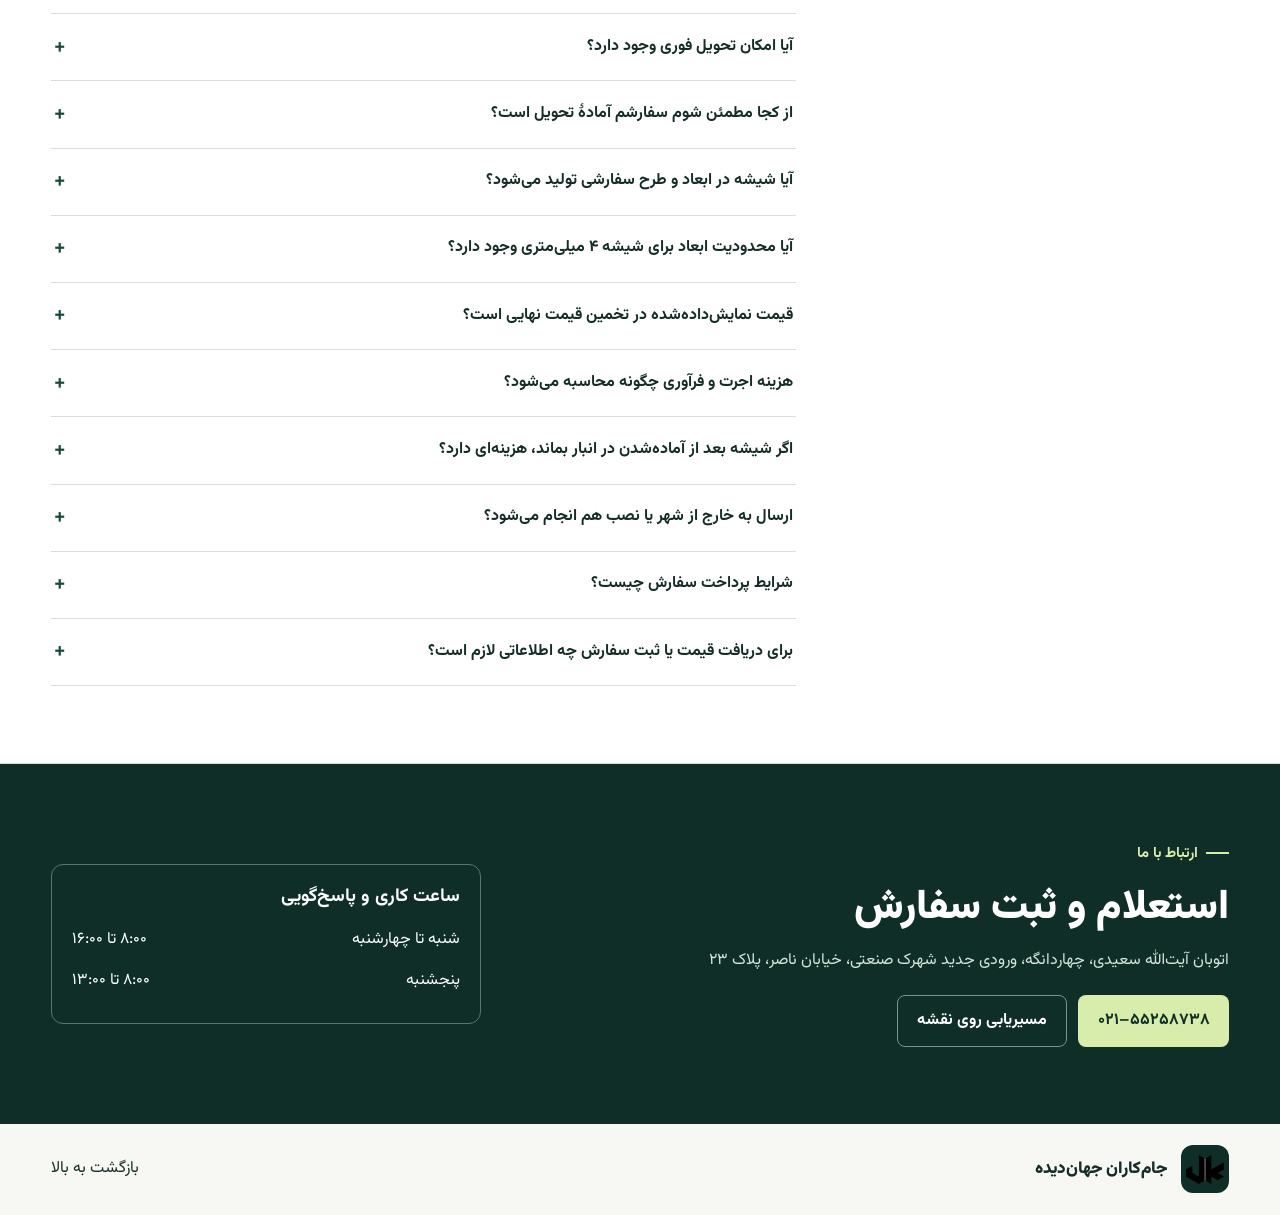
==== commit 10d8400d: "Add files via upload" ====
--- a/index.html
+++ b/index.html
@@ -1,56 +1,49 @@
-<!DOCTYPE html><html lang="fa" dir="rtl"><head><meta charset="utf-8"><meta name="viewport" content="width=device-width,initial-scale=1,viewport-fit=cover, interactive-widget=resizes-content"><meta name="theme-color" content="#07172a"><title>جام‌کاران جهان‌دیده | شیشه سکوریت، لمینت و آینه</title>
-<meta name="description" content="جام‌کاران جهان‌دیده؛ تولید شیشه سکوریت، لمینت، سندبلاست و آینه در شهرک صنعتی چهاردانگه تهران. مشاور انتخاب شیشه و تخمین قیمت آنلاین، آماده‌سازی معمولاً ۷ روز کاری.">
-<link rel="canonical" href="https://masume1998.github.io/Jamkaran/">
-<link rel="icon" href="assets/logo-jk-square.png?v=1">
-<meta property="og:type" content="website">
-<meta property="og:locale" content="fa_IR">
-<meta property="og:title" content="جام‌کاران جهان‌دیده | شیشه سکوریت، لمینت و آینه">
-<meta property="og:description" content="تولید شیشه سکوریت، لمینت، سندبلاست و آینه؛ مشاور انتخاب شیشه و تخمین قیمت آنلاین.">
-<meta property="og:image" content="https://masume1998.github.io/Jamkaran/assets/img-44c811d308.jpg">
-<meta property="og:url" content="https://masume1998.github.io/Jamkaran/">
-<script type="application/ld+json">{"@context":"https://schema.org","@type":"LocalBusiness","name":"جام‌کاران جهان‌دیده","description":"صنایع تولید شیشه سکوریت و آینه","telephone":"+982155258738","address":{"@type":"PostalAddress","streetAddress":"اتوبان آیت‌الله سعیدی، چهاردانگه، ورودی جدید شهرک صنعتی، خیابان ناصر، پ ۲۳","addressLocality":"تهران","addressCountry":"IR"},"url":"https://masume1998.github.io/Jamkaran/"}</script>
+<!DOCTYPE html><html lang="fa" dir="rtl"><head><meta charset="utf-8"><meta name="viewport" content="width=device-width,initial-scale=1,viewport-fit=cover, interactive-widget=resizes-content"><meta name="theme-color" content="#102e28"><title>جام‌کاران جهان‌دیده</title>
 <link href="https://fonts.googleapis.com/css2?family=Vazirmatn:wght@400;600;900&amp;display=swap" rel="stylesheet">
-<link rel="stylesheet" href="css/style.css?v=7"></head><body>
-<header id="hd"><nav><img class="logo" src="assets/logo-jk.png" id="lg" alt="جام‌کاران جهان‌دیده" onerror="this.onerror=null;this.src='assets/img-76fe925819.png'"><a href="#about">درباره ما</a><a href="#prod">خدمات و محصولات</a><a href="#est">تخمین قیمت</a><a href="#faq">سوالات متداول</a></nav>
-</header>
-
-<section class="hero"><div class="htext"><div class="eyebrow"><span class="rl"></span><b>جام‌کاران جهان‌دیده</b><span class="sp2">|</span><span>صنایع تولید شیشه سکوریت و آینه</span></div><h1 id="hT">شیشه سکوریت؛ ترکیب زیبایی و ایمنی</h1><p id="hP">راهکاری مدرن برای فضاهای معماری و ساختمانی، با ظاهری یکپارچه و شفافیت چشم نواز.</p><div class="cta2"><a class="cta-main" href="#about"><span>بیشتر آشنا شوید</span><svg viewBox="0 0 24 24" fill="none" stroke="currentColor" stroke-width="2" stroke-linecap="round" stroke-linejoin="round"><path d="M19 12H5"/><path d="M11 6l-6 6 6 6"/></svg></a><a class="cta-est" href="#est"><span>تخمین قیمت</span><span class="cic"><svg viewBox="0 0 24 24" fill="none" stroke="#fff" stroke-width="2" stroke-linecap="round"><rect x="6" y="3" width="12" height="18" rx="2"/><path d="M9 7.5h6"/><path d="M9 12h.01M12 12h.01M15 12h.01M9 15.5h.01M12 15.5h.01M15 15.5h.01"/></svg></span></a></div></div><div class="frame" id="fr"><div class="fi" id="fi"><img src="assets/img-44c811d308.jpg" class="on"><img src="assets/img-e57233377e.jpg"><img src="assets/img-d57ebc9587.jpg"><img src="assets/img-dfc5db2e59.jpg"><img src="assets/img-97838fbb65.jpg"></div><span class="lab" id="l1" style="top: 36%; right: 22%;">نمای ساختمان</span><span class="lab" id="l2" style="bottom: 12%; left: 16%;">شیشه های پنجره</span><div class="thumbs" id="th"><div></div><div></div><div></div><div></div><div></div></div><div class="notch"><button id="contactBtn"><span class="fab"><svg viewBox="0 0 24 24"><path d="M4 3h16a2 2 0 0 1 2 2v11a2 2 0 0 1-2 2H9l-5 4v-4H4a2 2 0 0 1-2-2V5a2 2 0 0 1 2-2z"></path></svg></span><span class="t">ارتباط با ما</span><span class="ic"><span class="mi" style="--c: rgb(42, 171, 238);" title="تلگرام"><svg viewBox="0 0 24 24"><path d="M21.5 3.4 2.7 10.6c-1 .4-.9 1.1-.2 1.3l4.8 1.5 1.8 5.6c.2.6.4.8.9.8s.7-.2 1-.5l2.3-2.2 4.7 3.5c.9.5 1.5.2 1.7-.8l3-14.6c.3-1.2-.4-1.7-1.3-1.3zM9 13.5l9.3-5.8c.4-.3.8-.1.5.2l-7.700 7-.3 3.200z"></path></svg></span><span class="mi" style="--c: rgb(37, 211, 102);" title="واتساپ"><svg viewBox="0 0 24 24"><path d="M12 2a10 10 0 0 0-8.600 15.100L2 22l5-1.300A10 10 0 1 0 12 2zm5 13.800c-.2.600-1.200 1.100-1.700 1.200-.5.100-1 .1-3.400-.900-2.900-1.200-4.700-4.200-4.900-4.400-.1-.2-1.100-1.500-1.100-2.800s.7-2 1-2.300c.2-.3.500-.3.700-.3h.5c.2 0 .4 0 .6.500l.8 2c.1.2.1.4 0 .5l-.4.600c-.1.200-.3.300-.1.600.2.300.8 1.300 1.700 2.100 1.200 1 2.100 1.300 2.400 1.500.3.100.5.100.6-.1l.9-1.100c.2-.2.4-.2.600-.1l1.900.9c.2.100.4.200.4.300.1.200.1.800-.1 1.400z"></path></svg></span><span class="mi" style="--c: rgb(27, 163, 156);" title="بله"><b>بله</b></span><span class="mi" style="--c: rgb(138, 63, 240);" title="روبیکا"><b>روبیکا</b></span></span></button><button class="mb" aria-label="آینه‌فروشی"><img class="mbl" src="assets/img-2356b59edf.png" alt="MIRROR"></button></div></div></section>
-<div class="brands"><div class="bi rv" style="transition-delay: 0s;"><img id="bi0" alt="" src="assets/img-200ab3ee13.png"><span>مجموعه ایران‌مال</span></div><div class="bi rv" style="transition-delay: 0.09s;"><img id="bi1" alt="" src="assets/img-603add4e11.png"><span>بازار مبل ایران ۳</span></div><div class="bi rv" style="transition-delay: 0.18s;"><img id="bi2" alt="" src="assets/img-bb0a52e439.png"><span>مجموعه تهرانمال</span></div><div class="bi rv" style="transition-delay: 0.27s;"><img id="bi3" alt="" src="assets/img-c2604ce525.png"><span>مبلمان دورینو</span></div><div class="bi rv" style="transition-delay: 0.36s;"><img id="bi4" alt="" src="assets/img-3e3b10013e.png"><span>مبلمان چوبنی</span></div></div>
-
-<section id="about" class="light pad"><div class="intro"><div class="rv" style="transition-delay: 0s;"><h2>هر پروژه، شیشه مناسب خودش را دارد</h2><p>شیشه‌ای برای هر کاربرد، با دقتی که ماندگار است</p><p>جام کاران در زمینه تولید و فرآوری انواع شیشه‌های ساختمانی، دکوراتیو و ایمنی فعالیت می‌کند. ما تلاش می‌کنیم با تکیه بر تجربه، تجهیزات تخصصی و دقت در فرآیند تولید، شیشه‌ای متناسب با نیاز پروژه ارائه دهیم.</p><p>از شیشه‌های مورد استفاده در دکوراسیون و مبلمان تا شیشه‌های ایمنی و ساختمانی، خدمات ما با توجه به نوع کاربرد، ابعاد و جزئیات موردنیاز پروژه انجام می‌شود.</p><p>برای ما، کیفیت فقط در محصول نهایی خلاصه نمی‌شود؛ دقت در اندازه‌گیری، توجه به جزئیات و پاسخ‌گویی درست بخش مهمی از کاری است که انجام می‌دهیم.</p><div class="about-rows"><div class="arow"><b>صنایع:</b><span class="abox">ساختمان و نما</span><span class="abox">مبلمان</span><span class="abox">دکوراسیون داخلی</span><span class="abox">لوازم خانگی</span><span class="abox">فروشگاه و ویترین</span></div><div class="arow"><b>زمینه‌های فعالیت:</b><span class="abox">شیشه سکوریت</span><span class="abox">شیشه لمینت</span><span class="abox">سندبلاست</span><span class="abox">آینه</span><span class="abox">چاپ و برش سفارشی</span></div></div></div><div class="ph rv" style="transition-delay: 0.09s;"></div></div></section>
-
-<section class="why"><div class="wbg"></div><div class="wbox"><div class="wl"><h2>چرا جام‌کاران جهان‌دیده؟</h2><div class="wprog"><span id="wn">۰۱</span><span>/ ۰۴</span><i class="wbar"><u></u></i></div></div><div class="rs">
-<div class="r"><span class="n">۰۱</span><svg class="ri" viewBox="0 0 24 24"><path d="M12 3v3M12 18v3M3 12h3M18 12h3"/><circle cx="12" cy="12" r="4.2"/></svg><h3>دقت در جزئیات</h3><p>توجه به ابعاد،الگو و مشخصات فنی هر سفارش</p></div>
-<div class="r"><span class="n">۰۲</span><svg class="ri" viewBox="0 0 24 24"><path d="M12 3l9 5-9 5-9-5 9-5z"/><path d="M3 12l9 5 9-5"/><path d="M3 16l9 5 9-5"/></svg><h3>تنوع در خدمات فرآوری</h3><p>خدمات متنوع برای پاسخ گویی به نیاز های مختلف صنعت شیشه.</p></div>
-<div class="r"><span class="n">۰۳</span><svg class="ri" viewBox="0 0 24 24"><path d="M12 3l2.4 2 3.1-.2.9 3 2.6 1.7-1.1 2.9 1.1 2.9-2.6 1.7-.9 3-3.1-.2L12 21l-2.4-2-3.1.2-.9-3L3 14.5l1.1-2.9L3 8.7l2.6-1.7.9-3 3.1.2L12 3z"/><path d="M8.6 12.2l2.4 2.4 4.4-4.6"/></svg><h3>توجه به کیفیت اجرا</h3><p>توجه به جزئیات برش و پرداخت متناسب با سفارش.</p></div>
-<div class="r"><span class="n">۰۴</span><svg class="ri" viewBox="0 0 24 24"><circle cx="12" cy="12" r="9"/><path d="M12 7v5l3.2 2"/></svg><h3>تعهد به سفارش</h3><p>تعیین زمان تحویل و بررسی دقیق درخواست پیش از تولید.</p></div></div></div><div style="height:30vh"></div></section>
-
-<section id="prod" class="prod pad" style="padding-bottom:0"><h2 class="rv" style="transition-delay: 0.18s;">شیشه‌ای برای هر نیاز</h2><div class="cards" id="cards"><div class="card rv" style="transition-delay: 0.27s;"><div class="cin"><div class="im" style="background:linear-gradient(160deg,#9ed0c4,#e8f3f0)"></div><span class="idx">۰1</span><div class="nm">سکوریت</div><div class="en">Tempered Glass</div><button class="more">جزئیات بیشتر</button></div></div><div class="card rv" style="transition-delay: 0.36s;"><div class="cin"><div class="im" style="background:linear-gradient(160deg,#7fb5a5,#c8d6cd)"></div><span class="idx">۰2</span><div class="nm">لمینت</div><div class="en">Laminated Glass</div><button class="more">جزئیات بیشتر</button></div></div><div class="card rv" style="transition-delay: 0.09s;"><div class="cin"><div class="im" style="background:linear-gradient(160deg,#7a6c5c,#3c3830)"></div><span class="idx">۰3</span><div class="nm">آینه</div><div class="en">Mirror</div><button class="more">جزئیات بیشتر</button></div></div></div></section>
-<div class="mod" id="mod"><div class="win"><button class="x">✕</button>
-<div class="tx"><h3 id="mT"></h3><small id="mE"></small><div class="acc"><button><b>+</b>توضیحات</button><div id="mD"></div></div><div class="acc"><button><b>+</b>کاربردها</button><div id="mA"></div></div></div>
-<div class="col3"></div><div class="chk"></div></div></div>
-
-<section class="specs"><div class="spl" id="spl"><div class="sp o"><span class="pl"></span><div><div>سوپرکلیر</div><p>شیشه سوپرکلیر با کاهش میزان آهن در ترکیب خود، شفافیت بالاتری نسبت به شیشه معمولی دارد و ته‌رنگ سبز آن کمتر دیده می‌شود. این ویژگی باعث نمایش طبیعی‌تر رنگ‌ها و وضوح بیشتر می‌شود؛ به همین دلیل در ویترین‌ها، دکوراسیون داخلی و پروژه‌هایی که شفافیت اهمیت دارد، انتخاب مناسبی است.</p></div></div><div class="sp"><span class="pl"></span><div><div>سایزبندی ضخامت شیشه</div><p>انتخاب ابعاد و ضخامت مناسب شیشه، به نوع کاربرد، محل نصب و شرایط پروژه بستگی دارد. شیشه‌ها با توجه به مشخصات سفارش و محدودیت‌های فنی تولید بررسی می‌شوند تا محصول نهایی متناسب با نیاز پروژه باشد.</p></div></div><div class="sp"><span class="pl"></span><div><div>رنگ‌بندی شیشه شفاف</div><p>رنگ شیشه نقش مهمی در جلوه بصری و هماهنگی آن با فضای معماری دارد. انتخاب رنگ مناسب می‌تواند میزان شفافیت، حس فضا و سبک طراحی را تحت تأثیر قرار دهد.</p></div></div><div class="sp"><span class="pl"></span><div><div>رنگ‌بندی شیشه لاکوبل (غیر شفاف)</div><p>شیشه لاکوبل غیر شفاف است. رنگ‌های قابل سفارش مطابق موجودی و قابلیت‌های مجموعه ارائه می‌شود. برای اطلاع از رنگ‌های موجود، با کارشناسان مجموعه تماس بگیرید.</p></div></div></div><div class="spi" id="spi"></div></section>
-<section class="sv"><div class="svhead rv"><h2>خدمات تخصصی</h2><p>فرآوری، مطابق طرح شما</p></div><div class="sw rv" id="sw" style="transition-delay: 0s;"><div class="sl" style="background-position:50% 45%"><div class="fl"><i></i><i></i><i></i><i></i><i></i><i></i><i></i><i></i><div><span class="no">۰1</span><h3 style="font-size:24px;margin-bottom:12px">چاپ سفارشی روی شیشه</h3><p style="line-height:2;font-size:14px">با چاپ طرح، تصویر و نقش دلخواه روی شیشه، جلوه‌ای متفاوت و اختصاصی به فضاهای معماری و دکوراسیون ببخشید. چاپ سفارشی امکان اجرای ایده‌های متنوع و هماهنگی شیشه با سبک طراحی پروژه شما را فراهم می‌کند.</p></div></div></div><div class="sl" style="background-position:50% 50%"><div class="fl"><i></i><i></i><i></i><i></i><i></i><i></i><i></i><i></i><div><span class="no">۰2</span><h3 style="font-size:24px;margin-bottom:12px">برش شیشه بر اساس الگو</h3><p style="line-height:2;font-size:14px">برای طرح‌هایی فراتر از ابعاد و فرم‌های استاندارد، برش شیشه بر اساس الگوی موردنظر شما انجام می‌شود. این قابلیت امکان اجرای فرم‌های خاص و جزئیات سفارشی را در پروژه‌های دکوراتیو و معماری فراهم می‌کند.</p></div></div></div><div class="sl" style="background-position:50% 50%"><div class="fl"><i></i><i></i><i></i><i></i><i></i><i></i><i></i><i></i><div><span class="no">۰3</span><h3 style="font-size:24px;margin-bottom:12px">پرداخت دیاموند</h3><p style="line-height:2;font-size:14px">پرداخت لبه شیشه، علاوه بر ایجاد ظاهری تمیز و دقیق، متناسب با نوع کاربرد و طراحی پروژه انتخاب می‌شود.</p></div></div></div><div class="sl" style="background-position:50% 50%"><div class="fl"><i></i><i></i><i></i><i></i><i></i><i></i><i></i><i></i><div><span class="no">۰4</span><h3 style="font-size:24px;margin-bottom:12px">سندبلاست</h3><div class="sl-en">FROSTED / ETCHED GLASS</div><p style="line-height:2;font-size:14px">سطحی مات و نیمه‌شفاف؛ نور می‌گذرد و دید مستقیم محدود می‌شود — مناسب فضاهایی که هم نور می‌خواهند هم حریم خصوصی.</p></div></div></div></div></section><section class="q"><h2 class="rv" style="transition-delay: 0.09s;">کیفیت، بر پایه استاندارد</h2><p class="rv" style="transition-delay: 0.18s;">ایمنی شیشه فقط به ظاهر و ضخامت آن محدود نمی‌شود. ویژگی‌های فنی و عملکرد شیشه‌های ایمنی باید بر اساس الزامات و روش‌های آزمون استانداردهای مربوطه ارزیابی شود.</p><p class="rv" style="transition-delay: 0.27s;">در جام کاران، کیفیت و ایمنی شیشه‌ها را با توجه به نوع محصول، کاربرد و الزامات فنی پروژه در نظر می‌گیریم تا محصول نهایی برای کاربرد موردنظر، الزامات مربوطه را تأمین کند.</p><p class="rv" style="transition-delay: 0.36s;">استانداردهای مرتبط با شیشه‌های ساختمانی و ایمنی، مبنای کنترل کیفیت و ارزیابی عملکرد محصولات هستند.</p></section>
-
-
-<section id="est" class="est"><div class="ec rv" style="transition-delay: 0.18s;"><div class="esttabs" role="tablist" aria-label="مشاور و تخمین قیمت"><button type="button" class="esttab" id="tab-advisor" data-tab="advisor" role="tab" aria-controls="panel-advisor" aria-selected="false">مشاور</button><button type="button" class="esttab on" id="tab-est" data-tab="est" role="tab" aria-controls="panel-est" aria-selected="true">تخمین قیمت</button></div><div class="estpanel" id="panel-advisor" role="tabpanel" aria-labelledby="tab-advisor" hidden><div class="advbox advflat"><h2>مشاور انتخاب شیشه</h2><p class="advsub">سه سوال کوتاه؛ بدون ثبت‌نام و بدون ارسال اطلاعات. پاسخ فقط روی دستگاه شما محاسبه می‌شود.</p>
-<h3>۱. شیشه برای چه کاری است؟</h3><div class="seg" id="advUse"><button data-v="window">پنجره و نما</button><button data-v="door">درب و پارتیشن</button><button data-v="shower">حمام و سرویس</button><button data-v="mirror">آینه و دکور</button><button data-v="vitrine">ویترین فروشگاه</button><button data-v="railing">نرده و جان‌پناه</button><button data-v="skylight">سقف و نورگیر</button><button data-v="table">میز و مبلمان</button></div>
-<h3>۲. اندازه تقریبی چقدر است؟</h3><div class="seg" id="advSize"><button data-v="small">زیر ۱ مترمربع (مثل آینه روشویی)</button><button data-v="medium">۱ تا ۲ مترمربع (مثل پنجره معمولی)</button><button data-v="large">بالای ۲ مترمربع (مثل ویترین بزرگ)</button></div>
-<h3>۳. چه چیزی برای شما مهم‌تر است؟</h3><div class="seg" id="advPrio"><button data-v="safety">ایمنی</button><button data-v="clear">شفافیت</button><button data-v="privacy">حریم خصوصی</button><button data-v="cheap">قیمت مناسب</button></div>
-<div class="advout" id="advOut" hidden><b class="advk">پیشنهاد مشاور</b><h3 id="advTitle"></h3><p class="advplain" id="advPlain"></p><ul id="advReasons"></ul><p class="advwarn" id="advWarn" hidden></p><div class="advg"><button class="pr" id="advApply">تخمین قیمت با همین مشخصات</button><button class="dt" id="advCopy">کپی نتیجه مشاور</button></div></div>
-<p class="advnote">پیشنهاد مشاور جای مشاوره کارشناس را نمی‌گیرد؛ قیمت نهایی بعد از بررسی مشخصات اعلام می‌شود.</p></div></div>
-
-<div class="estpanel" id="panel-est" role="tabpanel" aria-labelledby="tab-est"><h3 class="ttl">مشخصات</h3>
-<div class="row3"><label class="pill"><span>طول</span><input id="eh" type="text" min="0" inputmode="decimal" placeholder="cm" autocomplete="off"></label><label class="pill"><span>عرض</span><input id="ew" type="text" min="0" inputmode="decimal" placeholder="cm" autocomplete="off"></label><label class="pill"><span>تعداد</span><input id="eq" type="text" min="1" value="1" inputmode="numeric" autocomplete="off"></label></div><div class="warn" id="ewarn"></div>
-<h3>ضخامت</h3><div class="slw"><input id="eth" type="range" min="0" max="5" step="1" value="2" style="--p: 40%;"><div class="ticks" id="tk"><button type="button" data-i="0">۴ میلی‌متر</button><button type="button" data-i="1">۵ میلی‌متر</button><button type="button" data-i="2" class="on">۶ میلی‌متر</button><button type="button" data-i="3">۸ میلی‌متر</button><button type="button" data-i="4">۱۰ میلی‌متر</button><button type="button" data-i="5">۱۲ میلی‌متر</button></div></div>
-<h3>نوع شیشه</h3><div class="seg" id="ety"><button class="on">معمولی</button><button>سوپرکلیر</button><button>آینه</button><button>لاکوبل</button></div><h3>رنگ‌بندی</h3><div class="seg" id="eco"></div><p class="nt"><svg viewBox="0 0 24 24"><circle cx="12" cy="12" r="9.5"></circle><path d="M12 7v6.2M12 16.6v.4"></path></svg><span>رنگ‌های لاکوبل غیر از سفید و مشکی فقط در سفارش‌های با تیراژ بالا پذیرفته می‌شوند و شیشه لاکوبل غیر شفاف است.</span></p><h3>خدمات جانبی</h3><small>اجرت این بخش جدا از قیمت شیشه اضافه می‌شود</small><div id="esv"><div class="sv3"><label><input type="checkbox" data-k="سکوریت"><span>سکوریت</span><small>اجرت بر اساس ضخامت و نوع شیشه</small></label></div><div class="sv3"><label><input type="checkbox" data-k="لمینت"><span>لمینت</span><small>قیمت بر اساس نوع طلق</small></label></div><div class="lopt" id="lo"><div class="seg" id="lt"><button class="on">۵ میلی‌متر</button><button>۶ میلی‌متر</button></div><div class="seg" id="ll"><button class="on">۲ لایه</button><button>۳ لایه</button></div><div class="seg" id="lf"><button class="on">طلق ۰/۳۸</button><button>طلق ۰/۵۰</button><button>طلق ۰/۷۶</button><button>طلق ۱/۵۲</button></div></div><div class="sv3"><label><input type="checkbox" data-k="سندبلاست"><span>سندبلاست</span><small>قیمت پس از استعلام</small></label></div><div class="sv3"><label><input type="checkbox" data-k="برش بر اساس الگو"><span>برش بر اساس الگو</span><small>۱۵٪ افزایش قیمت شیشه</small></label></div><div class="sv3"><label><input type="checkbox" data-k="دیاموند"><span>دیاموند</span><small>اجرت تراش بر اساس ضخامت، به ازای هر متر لبه</small></label></div><div class="sv3"><label><input type="checkbox" data-k="چاپ سفارشی"><span>چاپ سفارشی</span><small>قیمت پس از استعلام</small></label></div></div>
-<div class="bar"><div class="bl"><span class="lay"><svg viewBox="0 0 24 24"><path d="M12 3l9 5-9 5-9-5 9-5z"></path><path d="M3 12l9 5 9-5"></path><path d="M3 16l9 5 9-5"></path></svg></span><div><b>تخمین پروژه شما</b><small>قیمت نهایی پس از بررسی مشخصات سفارش اعلام می‌شود</small></div></div><div class="bc"><small>قیمت حدودی</small><b><span id="pr">۰۰۰,۰۰۰,۰۰۰</span> تومان</b></div><div class="g"><button class="pr">استعلام و ثبت سفارش</button><button class="dt">مشاهده جزئیات</button></div></div><div class="inv"></div></div></div></section>
-
-<section id="faq" class="faq"><h2 class="rv" style="transition-delay: 0.27s;">سوالات متداول</h2><div id="fq"><div class="acc rv" style="transition-delay: 0.36s;"><button><b>+</b>تفاوت شیشه سکوریت و لمینت چیست؟</button><div>شیشه سکوریت با فرآیند حرارتی ویژه، مقاومت بیشتری در برابر ضربه و تغییرات دمایی پیدا می‌کند و هنگام شکست به قطعات کوچک‌تر تبدیل می‌شود. شیشه لمینت از اتصال چند لایه شیشه با یک لایه میانی ساخته می‌شود که در صورت شکست، قطعات را در کنار هم نگه می‌دارد. انتخاب نوع شیشه به کاربرد و الزامات پروژه بستگی دارد.</div></div><div class="acc rv" style="transition-delay: 0s;"><button><b>+</b>چه ضخامت‌هایی قابل سفارش است؟</button><div>شیشه‌ها در ضخامت‌های مختلف متناسب با نوع محصول و نیاز پروژه قابل سفارش هستند. برای اطلاع از ضخامت‌های قابل تولید و انتخاب گزینه مناسب، با کارشناسان مجموعه تماس بگیرید.</div></div><div class="acc rv" style="transition-delay: 0.09s;"><button><b>+</b>مدت زمان آماده‌سازی سفارش چقدر است؟</button><div>زمان استاندارد آماده‌سازی سفارش معمولاً ۷ روز کاری است. این زمان با توجه به نوع شیشه، ابعاد و مشخصات سفارش ممکن است متفاوت باشد.</div></div><div class="acc rv" style="transition-delay: 0.18s;"><button><b>+</b>آیا امکان تحویل فوری وجود دارد؟</button><div>در صورت وجود ظرفیت تولید، امکان بررسی سفارش فوری و تحویل یک‌روزه وجود دارد. سفارش‌های فوری شامل ۱۰٪ هزینه اضافی هستند و نیاز به تأیید مجموعه دارند.</div></div><div class="acc rv" style="transition-delay: 0.27s;"><button><b>+</b>آیا شیشه در ابعاد و طرح سفارشی تولید می‌شود؟</button><div>بله، امکان بررسی و تولید سفارش‌های سفارشی متناسب با ابعاد و نیاز پروژه وجود دارد. خدماتی مانند برش بر اساس الگو و چاپ سفارشی نیز با توجه به مشخصات فنی و قابلیت تولید قابل ارائه هستند.</div></div><div class="acc rv" style="transition-delay: 0.36s;"><button><b>+</b>آیا محدودیت ابعاد برای شیشه ۴ میلی‌متری وجود دارد؟</button><div>بله، سفارش شیشه ۴ میلی‌متری در ابعاد بزرگ‌تر از ۲۰۰ × ۱۰۰ سانتی‌متر پذیرفته نمی‌شود. برای ابعاد بزرگ‌تر، باید ضخامت مناسب با توجه به شرایط پروژه بررسی شود.</div></div><div class="acc rv" style="transition-delay: 0s;"><button><b>+</b>قیمت نمایش‌داده‌شده در تخمین قیمت نهایی است؟</button><div>خیر، قیمت نمایش‌داده‌شده در ماشین‌حساب سایت، تخمینی و بر اساس اطلاعات واردشده است. قیمت نهایی پس از بررسی مشخصات سفارش، نوع شیشه، ابعاد و خدمات موردنیاز توسط کارشناسان مجموعه اعلام می‌شود.</div></div><div class="acc rv" style="transition-delay: 0.09s;"><button><b>+</b>هزینه اجرت و فرآوری چگونه محاسبه می‌شود؟</button><div>هزینه خدمات فرآوری مانند سکوریت‌کردن، برش، دیاموند، سندبلاست، چاپ و سایر خدمات، با توجه به نوع فرآوری، ابعاد و مشخصات سفارش محاسبه می‌شود. هزینه نهایی پس از بررسی سفارش اعلام خواهد شد.</div></div><div class="acc rv" style="transition-delay: 0.18s;"><button><b>+</b>اگر شیشه بعد از آماده‌شدن در انبار بماند، هزینه‌ای دارد؟</button><div>بله، پس از گذشت ۴۸ ساعت از زمان اعلام آماده‌شدن سفارش، هزینه انبارداری به ازای هر مترمربع، روزانه ۳۰٬۰۰۰ ریال محاسبه می‌شود.</div></div><div class="acc rv" style="transition-delay: 0.27s;"><button><b>+</b>ارسال به خارج از شهر یا نصب هم انجام می‌شود؟</button><div>شرایط ارسال سفارش به خارج از شهر و هماهنگی خدمات نصب، با توجه به موقعیت پروژه و نوع سفارش قابل بررسی است. برای اطلاع از امکان ارائه این خدمات، با کارشناسان مجموعه تماس بگیرید.</div></div><div class="acc rv" style="transition-delay: 0.36s;"><button><b>+</b>شرایط پرداخت سفارش چیست؟</button><div>شرایط پرداخت و میزان پیش‌پرداخت با توجه به نوع و حجم سفارش تعیین می‌شود. جزئیات پرداخت هنگام ثبت سفارش و پیش از شروع فرآیند تولید توسط کارشناسان اعلام خواهد شد.</div></div><div class="acc rv" style="transition-delay: 0s;"><button><b>+</b>برای دریافت قیمت یا ثبت سفارش چه اطلاعاتی لازم است؟</button><div>برای بررسی و ثبت سفارش، ارائه اطلاعاتی مانند نوع شیشه، ضخامت، ابعاد، تعداد، نوع فرآوری و در صورت وجود، طرح یا الگوی موردنظر ضروری است. برای دریافت قیمت دقیق‌تر، می‌توانید مشخصات پروژه را از طریق راه‌های ارتباطی مجموعه ارسال کنید.</div></div></div></section>
-<section id="contact" class="cn"><h2>راه‌های ارتباطی، ثبت و استعلام سفارش</h2><div class="apps"><a href="#"><span class="ico" style="--c: rgb(42, 171, 238);"><svg viewBox="0 0 24 24"><path d="M21.5 3.4 2.7 10.6c-1 .4-.9 1.1-.2 1.3l4.8 1.5 1.8 5.6c.2.6.4.8.9.8s.7-.2 1-.5l2.3-2.2 4.7 3.5c.9.5 1.5.2 1.7-.8l3-14.6c.3-1.2-.4-1.7-1.3-1.3zM9 13.5l9.3-5.8c.4-.3.8-.1.5.2l-7.700 7-.3 3.200z"></path></svg></span>تلگرام</a><a href="#"><span class="ico" style="--c: rgb(37, 211, 102);"><svg viewBox="0 0 24 24"><path d="M12 2a10 10 0 0 0-8.600 15.100L2 22l5-1.300A10 10 0 1 0 12 2zm5 13.800c-.2.600-1.200 1.100-1.700 1.200-.5.100-1 .1-3.400-.900-2.900-1.200-4.700-4.200-4.900-4.400-.1-.2-1.100-1.500-1.100-2.800s.7-2 1-2.300c.2-.3.500-.3.700-.3h.5c.2 0 .4 0 .6.500l.8 2c.1.2.1.4 0 .5l-.4.600c-.1.200-.3.300-.1.600.2.300.8 1.300 1.700 2.100 1.200 1 2.100 1.300 2.400 1.500.3.100.5.100.6-.1l.9-1.100c.2-.2.4-.2.600-.1l1.900.9c.2.100.4.200.4.300.1.200.1.800-.1 1.400z"></path></svg></span>واتساپ</a><a href="#"><span class="ico" style="--c: rgb(27, 163, 156);"><b>بله</b></span>بله</a><a href="#"><span class="ico" style="--c: rgb(138, 63, 240);"><b>روبیکا</b></span>روبیکا</a></div>
-<footer class="rv" style="transition-delay: 0s;"><div class="fbrand"><img src="assets/logo-jk.png" alt="جام‌کاران جهان‌دیده" onerror="this.onerror=null;this.src='assets/img-76fe925819.png'"><div><b>جام‌کاران جهان‌دیده</b><small>صنایع تولید شیشه سکوریت و آینه</small></div></div><div>آدرس: اتوبان آیت‌الله سعیدی، چهاردانگه، ورودی جدید شهرک صنعتی، خیابان ناصر، پ ۲۳<br>تلفن: <a href="tel:+982155258738" dir="ltr" style="color:#fff">۰۲۱-۵۵۲۵۸۷۳۸</a></div></footer><div class="loc map"><iframe src="https://www.google.com/maps/embed?pb=!1m18!1m12!1m3!1d3244.317181842926!2d51.29719240000001!3d35.595241800000004!2m3!1f0!2f0!3f0!3m2!1i1024!2i768!4f13.1!3m3!1m2!1s0x3f9201b1e857fb07%3A0x8908517822c6eb01!2z2qnYp9ix2K7Yp9mG2Ycg2LTbjNi02Ycg2KjYsduMINmIINii24zZhtmHINiz2KfYstuMINis2KfZhSDaqdin2LHYp9mG!5e0!3m2!1sen!2sir!4v1792918477340!5m2!1sen!2sir" allowfullscreen="" loading="lazy" referrerpolicy="strict-origin-when-cross-origin" title="موقعیت جام‌کاران جهان‌دیده"></iframe><a class="mo" href="https://maps.app.goo.gl/X47LVhaXhbwTCxJL6?g_st=ic" target="_blank" rel="noopener">باز کردن در Google Maps</a></div></section>
-
-
-<script src="js/main.js?v=6" defer></script>
+<meta name="description" content="تولید و فرآوری شیشه سکوریت، لمینت و آینه. بررسی محصولات، مشاوره انتخاب شیشه و برآورد هزینه پروژه."><link rel="stylesheet" href="styles.css"></head>
+<body>
+<a class="skip" href="#main">رفتن به محتوای اصلی</a>
+<header class="site-header"><div class="shell header-inner">
+  <a class="brand" href="#top"><img src="assets/a06d3f81a85c845f.png" alt=""><span>جام‌کاران جهان‌دیده<small>تولید و فرآوری شیشه</small></span></a>
+  <button class="menu-toggle" type="button" aria-expanded="false" aria-controls="navigation">منو</button>
+  <nav id="navigation" aria-label="منوی اصلی"><a href="#prod">محصولات و خدمات</a><a href="#about">درباره ما</a><a href="#est">تخمین قیمت</a><a href="#faq">سؤالات متداول</a></nav>
+  <a class="header-contact" href="#contact">تماس با ما</a>
+</div></header>
+<main id="main">
+<section class="hero shell" id="top" aria-labelledby="hero-heading">
+  <div class="hero-copy">
+    <p class="eyebrow">صنایع تولید شیشه سکوریت و آینه</p>
+    <h1 id="hero-heading">شیشه‌ای برای<br>هر <em>معماری</em></h1>
+    <p>تولید و فرآوری شیشه‌های ساختمانی، ایمنی و دکوراتیو با ابعاد و جزئیات متناسب با پروژه شما.</p>
+    <div class="actions"><a class="primary" href="#prod">محصولات و خدمات</a><a class="secondary" href="#est">برآورد هزینه</a></div>
+  </div>
+  <div class="hero-media"><img id="hero-photo" src="assets/841671091b723032.jpg" alt="نمای شیشه‌ای ساختمان" fetchpriority="high">
+  <div class="hero-gallery" aria-label="نمونه کاربردهای شیشه">
+  <button type="button" data-photo="assets/841671091b723032.jpg" aria-pressed="true" aria-label="نمای شیشه‌ای ساختمان"><img src="assets/841671091b723032.jpg" alt=""></button><button type="button" data-photo="assets/ca9fd80503dfc48b.jpg" aria-pressed="false" aria-label="جان‌پناه شیشه‌ای"><img src="assets/ca9fd80503dfc48b.jpg" alt=""></button><button type="button" data-photo="assets/cbeb0ac90a7a71dc.jpg" aria-pressed="false" aria-label="پارتیشن شیشه‌ای"><img src="assets/cbeb0ac90a7a71dc.jpg" alt=""></button><button type="button" data-photo="assets/6049fbab0958cc7c.jpg" aria-pressed="false" aria-label="میز و دکوراسیون شیشه‌ای"><img src="assets/6049fbab0958cc7c.jpg" alt=""></button><button type="button" data-photo="assets/c26534035c063cee.jpg" aria-pressed="false" aria-label="شیشه لوازم خانگی"><img src="assets/c26534035c063cee.jpg" alt=""></button>
+  </div></div>
+</section>
+<div class="proof shell"><h2>مجموعه‌هایی که با ما همکاری داشته‌اند</h2><div class="brands"><div class="bi rv"><img id="bi0" alt="" src="assets/bdb64fcd0e6fd00f.png"><span>مجموعه ایران‌مال</span></div><div class="bi rv"><img id="bi1" alt="" src="assets/a23893186e7263d5.png"><span>بازار مبل ایران ۳</span></div><div class="bi rv"><img id="bi2" alt="" src="assets/39f20a3b1f484a2b.png"><span>مجموعه تهرانمال</span></div><div class="bi rv"><img id="bi3" alt="" src="assets/00edab54c14417c4.png"><span>مبلمان دورینو</span></div><div class="bi rv"><img id="bi4" alt="" src="assets/f7899fe0d209b546.png"><span>مبلمان چوبنی</span></div></div></div>
+<section id="prod" class="catalog"><div class="shell">
+  <div class="section-heading"><div><p class="eyebrow">محصولات و خدمات</p><h2>از شیشه خام تا اجرای جزئیات</h2></div><p>کاربردها و نمونه‌های هر محصول را بررسی کنید.</p></div>
+  <div class="products"><article class="product"><img src="assets/e912d0717bdad847.jpg" alt="" loading="lazy"><div class="product-body"><span class="english" lang="en">Tempered Glass</span><h3>سکوریت</h3><p>شیشه حرارت‌دیده برای درب، پارتیشن و ویترین</p><button type="button" data-product="0" aria-label="جزئیات سکوریت">جزئیات و کاربردها</button></div></article><article class="product"><img src="assets/51db9007a56d81c3.jpg" alt="" loading="lazy"><div class="product-body"><span class="english" lang="en">Laminated Glass</span><h3>لمینت</h3><p>ساختار چندلایه برای کاربردهای ایمنی</p><button type="button" data-product="1" aria-label="جزئیات لمینت">جزئیات و کاربردها</button></div></article><article class="product"><img src="assets/d75b6c8612a61fb0.jpg" alt="" loading="lazy"><div class="product-body"><span class="english" lang="en">Mirror</span><h3>آینه</h3><p>بازتاب نور برای دکور و فضاهای داخلی</p><button type="button" data-product="2" aria-label="جزئیات آینه">جزئیات و کاربردها</button></div></article><article class="product"><img src="assets/80d0cb3c78376e88.jpg" alt="" loading="lazy"><div class="product-body"><span class="english" lang="en">Frosted Glass</span><h3>سندبلاست</h3><p>محدود کردن دید با حفظ عبور نور</p><button type="button" data-product="3" aria-label="جزئیات سندبلاست">جزئیات و کاربردها</button></div></article><article class="product"><img src="assets/34153a6c209f6a10.jpg" alt="" loading="lazy"><div class="product-body"><span class="english" lang="en">Custom Printed Glass</span><h3>چاپ سفارشی</h3><p>اجرای طرح و نقش دلخواه روی شیشه</p><button type="button" data-product="4" aria-label="جزئیات چاپ سفارشی">جزئیات و کاربردها</button></div></article><article class="product"><img src="assets/19b7efbcedb545a0.jpg" alt="" loading="lazy"><div class="product-body"><span class="english" lang="en">Pattern Cutting</span><h3>برش با الگو</h3><p>برش شیشه و آینه برای فرم‌های خاص</p><button type="button" data-product="5" aria-label="جزئیات برش با الگو">جزئیات و کاربردها</button></div></article><article class="product"><img src="assets/2b21703f7b4d61a5.jpg" alt="" loading="lazy"><div class="product-body"><span class="english" lang="en">Diamond Edge Polish</span><h3>پرداخت دیاموند</h3><p>تراش دقیق و پرداخت لبه شیشه</p><button type="button" data-product="6" aria-label="جزئیات پرداخت دیاموند">جزئیات و کاربردها</button></div></article></div>
+</div></section>
+<section id="about" class="light pad"><div class="intro"><div class="rv"><div class="sechead rv "><div class="eyebrow">درباره ما</div></div><h2>هر پروژه، شیشه مناسب خودش را دارد</h2><p>شیشه‌ای برای هر کاربرد، با دقتی که ماندگار است</p><p>جام‌کاران در زمینه تولید و فرآوری انواع شیشه‌های ساختمانی، دکوراتیو و ایمنی فعالیت می‌کند. ما تلاش می‌کنیم با تکیه بر تجربه، تجهیزات تخصصی و دقت در فرآیند تولید، شیشه‌ای متناسب با نیاز پروژه ارائه دهیم.</p><p>از شیشه‌های مورد استفاده در دکوراسیون و مبلمان تا شیشه‌های ایمنی و ساختمانی، خدمات ما با توجه به نوع کاربرد، ابعاد و جزئیات موردنیاز پروژه انجام می‌شود.</p><p>برای ما، کیفیت فقط در محصول نهایی خلاصه نمی‌شود؛ دقت در اندازه‌گیری، توجه به جزئیات و پاسخ‌گویی درست بخش مهمی از کاری است که انجام می‌دهیم.</p><div class="facts"><div class="fr"><b>سال فعالیت</b><span class="box">۱۳۹۵</span></div><div class="fr"><b>صنایع</b><span class="box">تولید شیشه سکوریت</span><span class="box">آینه</span></div><div class="fr"><b>زمینه‌های فعالیت</b><span class="box">ساختمانی</span><span class="box">دکوراتیو</span><span class="box">ایمنی</span></div></div></div><div class="ph rv"></div></div></section>
+<section class="why" id="why"><div class="wrap2"><div class="sechead rv "><div class="eyebrow">چرا جام‌کاران جهان‌دیده؟</div><h2>دقتی که در جزئیات دیده می‌شود</h2></div><div class="wgrid"><div class="wc rv"><span class="wi"><svg viewBox="0 0 24 24" aria-hidden="true"><circle cx="12" cy="12" r="8"/><circle cx="12" cy="12" r="3"/><path d="M12 2v3M12 19v3M2 12h3M19 12h3"/></svg></span><h3>دقت در جزئیات</h3><p>توجه به ابعاد، الگو و مشخصات فنی هر سفارش.</p></div><div class="wc rv"><span class="wi"><svg viewBox="0 0 24 24" aria-hidden="true"><path d="M12 3l9 5-9 5-9-5 9-5z M3 12l9 5 9-5 M3 16l9 5 9-5"/></svg></span><h3>تنوع در خدمات فرآوری</h3><p>خدمات متنوع برای پاسخ‌گویی به نیازهای مختلف صنعت شیشه.</p></div><div class="wc rv"><span class="wi"><svg viewBox="0 0 24 24" aria-hidden="true"><path d="M12 3l2.200 5.800L20 11l-5.800 2.200L12 19l-2.200-5.800L4 11l5.800-2.200L12 3z"/></svg></span><h3>توجه به کیفیت اجرا</h3><p>توجه به جزئیات برش و پرداخت متناسب با سفارش.</p></div><div class="wc rv"><span class="wi"><svg viewBox="0 0 24 24" aria-hidden="true"><circle cx="12" cy="12" r="9"/><path d="M12 7v5l3 2"/></svg></span><h3>تعهد به سفارش</h3><p>تعیین زمان تحویل و بررسی دقیق درخواست پیش از تولید.</p></div></div></div></section>
+<section class="specs" id="specs"><div class="wrap2"><div class="sechead rv "><div class="eyebrow">مشخصات و ویژگی‌های شیشه</div><h2>ضخامت، رنگ و شفافیت مناسب پروژه</h2></div><div class="sgrid2"><div class="spl" id="spl"><details class="sp" open><summary>سوپرکلیر</summary><p>شیشه سوپرکلیر با کاهش میزان آهن در ترکیب خود، شفافیت بالاتری نسبت به شیشه معمولی دارد و ته‌رنگ سبز آن کمتر دیده می‌شود. این ویژگی باعث نمایش طبیعی‌تر رنگ‌ها و وضوح بیشتر می‌شود؛ به همین دلیل در ویترین‌ها، دکوراسیون داخلی و پروژه‌هایی که شفافیت اهمیت دارد، انتخاب مناسبی است.</p></details><details class="sp"><summary>سایزبندی ضخامت شیشه</summary><p>انتخاب ابعاد و ضخامت مناسب شیشه، به نوع کاربرد، محل نصب و شرایط پروژه بستگی دارد. شیشه‌ها با توجه به مشخصات سفارش و محدودیت‌های فنی تولید بررسی می‌شوند تا محصول نهایی متناسب با نیاز پروژه باشد.</p></details><details class="sp"><summary>رنگ‌بندی شیشه شفاف</summary><p>رنگ شیشه نقش مهمی در جلوه بصری و هماهنگی آن با فضای معماری دارد. انتخاب رنگ مناسب می‌تواند میزان شفافیت، حس فضا و سبک طراحی را تحت تأثیر قرار دهد.</p></details><details class="sp"><summary>رنگ‌بندی شیشه لاکوبل (غیرشفاف)</summary><p>شیشه لاکوبل غیرشفاف است. رنگ‌های قابل سفارش مطابق موجودی و قابلیت‌های مجموعه ارائه می‌شوند. برای اطلاع از رنگ‌های موجود، با کارشناسان مجموعه تماس بگیرید.</p></details><details class="sp"><summary>رنگ‌بندی آینه</summary><p>آینه در رنگ‌بندی سفید و تینت‌های برنز، طلایی، مشکی و رز گلد قابل سفارش است. رنگ‌های موجود مطابق قابلیت‌های مجموعه ارائه می‌شوند.</p></details></div><div class="spi" id="spi" style="background-image:url(assets/774b36bb7109e28b.png)"><span class="spcap" id="spcap">سوپرکلیر</span></div></div></div></section>
+<section id="est" class="est"><div class="wrap2 esthead"><div class="sechead rv "><div class="eyebrow">تخمین قیمت</div><h2>برآورد هزینه شیشه پروژه شما</h2></div></div><div class="etabs" role="tablist"><button class="tab on" data-t="calc" role="tab">تخمین قیمت</button><button class="tab" data-t="adv" role="tab">مشاور انتخاب شیشه</button></div><div class="tabpane on" id="pane-calc"><div class="ec rv"><h3 class="ttl">تأمین شیشه</h3><div class="seg" id="esrc"><button class="on" type="button">خرید شیشه از جام‌کاران</button><button type="button">شیشه خام را خودم می‌آورم</button></div><h3 class="ttl">مشخصات</h3>
+<div class="row3"><label class="pill"><span>طول (سانتی‌متر)</span><input id="eh" type="text" inputmode="decimal" autocomplete="off"></label><label class="pill"><span>عرض (سانتی‌متر)</span><input id="ew" type="text" inputmode="decimal" autocomplete="off"></label><label class="pill"><span>تعداد</span><input id="eq" type="text" value="1" inputmode="numeric" autocomplete="off"></label></div><div class="warn" id="ewarn" role="status"></div>
+<h3>ضخامت</h3><div class="slw"><input id="eth" aria-label="ضخامت شیشه" type="range" max="3" step="1" value="1" style="--p: 40%;"><div class="ticks" id="tk"><span>۵ میلی‌متر</span><span>۶ میلی‌متر</span><span>۸ میلی‌متر</span><span>۱۰ میلی‌متر</span></div></div>
+<h3>نوع شیشه</h3><div class="seg" id="ety"><button class="on">معمولی</button><button>سوپرکلیر</button><button>آینه</button><button>لاکوبل</button></div><h3>رنگ‌بندی</h3><div class="seg" id="eco"></div><p class="nt"><svg viewBox="0 0 24 24"><circle cx="12" cy="12" r="9.5"></circle><path d="M12 7v6.2M12 16.6v.4"></path></svg><span>رنگ‌های لاکوبل غیر از سفید و مشکی فقط در سفارش‌های با تیراژ بالا پذیرفته می‌شوند و شیشه لاکوبل غیرشفاف است.</span></p><h3>خدمات جانبی</h3><small id="esvn"></small><div id="esv"><div class="sv3"><label><input type="checkbox" data-k="سکوریت"><span>سکوریت</span><small>اجرت بر اساس ضخامت و نوع شیشه</small></label></div><div class="sv3"><label><input type="checkbox" data-k="لمینت"><span>لمینت</span><small>قیمت بر اساس نوع طلق</small></label></div><div class="lopt" id="lo"><div class="seg" id="lt"><button class="on">۵ میلی‌متر</button><button>۶ میلی‌متر</button></div><div class="seg" id="ll"><button class="on">۲ لایه</button><button>۳ لایه</button></div><div class="seg" id="lf"><button class="on">طلق ۰/۳۸</button><button>طلق ۰/۵۰</button><button>طلق ۰/۷۶</button><button>طلق ۱/۵۲</button></div></div><div class="sv3"><label><input type="checkbox" data-k="سندبلاست"><span>سندبلاست</span><small>قیمت پس از استعلام</small></label></div><div class="sv3"><label><input type="checkbox" data-k="برش بر اساس الگو"><span>برش بر اساس الگو</span><small>۱۵٪ افزایش قیمت شیشه</small></label></div><div class="sv3"><label><input type="checkbox" data-k="دیاموند"><span>دیاموند</span><small>اجرت تراش بر اساس ضخامت، به ازای هر متر لبه</small></label></div><div class="sv3"><label><input type="checkbox" data-k="چاپ سفارشی"><span>چاپ سفارشی</span><small>قیمت پس از استعلام</small></label></div></div>
+<div class="bar"><div class="bl"><span class="lay"><svg viewBox="0 0 24 24"><path d="M12 3l9 5-9 5-9-5 9-5z"></path><path d="M3 12l9 5 9-5"></path><path d="M3 16l9 5 9-5"></path></svg></span><div><b>تخمین پروژه شما</b><small>قیمت نهایی پس از بررسی مشخصات سفارش اعلام می‌شود</small></div></div><div class="bc" aria-live="polite"><small>قیمت حدودی</small><b><span id="pr">—</span><span id="unit" hidden> تومان</span></b></div><div class="g"><button class="pr">راه‌های استعلام سفارش</button><button class="dt" aria-controls="invoice" aria-expanded="false">مشاهده جزئیات</button></div></div><div class="inv" id="invoice"></div></div></div><div class="tabpane" id="pane-adv"><div class="wrap2"><div class="advisor" id="adv"><div class="aq"><h3>۱. شیشه برای چه کاری است؟</h3><div class="chips" data-q="use"><button>پنجره و نما</button><button>درب و پارتیشن</button><button>حمام و سرویس</button><button>آینه و دکور</button><button>ویترین فروشگاه</button><button>نرده و جان‌پناه</button><button>سقف و نورگیر</button><button>میز و مبلمان</button></div></div><div class="aq"><h3>۲. اندازه تقریبی چقدر است؟</h3><div class="chips" data-q="size"><button>زیر ۱ مترمربع<small>مثل آینه روشویی</small></button><button>۱ تا ۲ مترمربع<small>مثل پنجره معمولی</small></button><button>بالای ۲ مترمربع<small>مثل ویترین بزرگ</small></button></div></div><div class="aq"><h3>۳. چه چیزی برای شما مهم‌تر است؟</h3><div class="chips" data-q="pri"><button>ایمنی</button><button>شفافیت</button><button>حریم خصوصی</button><button>قیمت مناسب</button></div></div><div class="ares" id="ares" hidden></div></div></div></div></section>
+<section class="care" id="care"><div class="wrap2"><div class="sechead rv"><div class="eyebrow">راهنمای استفاده</div><h2>نگهداری شیشه سکوریت</h2></div><div class="cgrid"><div class="cc rv"><span class="ci"><svg viewBox="0 0 24 24"><path d="M4 20l9-9 M12 4l1.5 3 3 1.500-3 1.500L12 13l-1.500-3L7.500 8.500l3-1.500L12 4z M17 14l.8 1.700 1.700.8-1.700.8L17 19l-.8-1.700-1.700-.8 1.700-.8L17 14z"/></svg></span><h3>تمیزکاری روزانه</h3><p>با دستمال نرم و تمیز و شیشه‌پاک‌کن ملایم سطح شیشه را پاک کنید.</p></div><div class="cc rv"><span class="ci"><svg viewBox="0 0 24 24"><circle cx="12" cy="12" r="9"/><path d="M5.600 5.600l12.800 12.800"/></svg></span><h3>پرهیز از ابزار زبر</h3><p>برای پاک‌کردن لکه‌ها از اسکاچ، تیغ و ابزار تیز یا زبر استفاده نکنید.</p></div><div class="cc rv"><span class="ci"><svg viewBox="0 0 24 24"><path d="M5 5h14v14H5z M9 9h6v6H9z"/></svg></span><h3>مراقبت از لبه‌ها</h3><p>از ضربه مستقیم به لبه‌ها و گوشه‌های شیشه خودداری کنید.</p></div><div class="cc rv"><span class="ci"><svg viewBox="0 0 24 24"><path d="M12 3l7 3v5c0 5-3.2 8.2-7 10-3.8-1.8-7-5-7-10V6l7-3z M9 12l2 2 4-4"/></svg></span><h3>بررسی دوره‌ای</h3><p>در صورت دیدن ترک یا آسیب روی سطح یا لبه، موضوع را با کارشناسان مجموعه در میان بگذارید.</p></div></div></div></section>
+<section class="q"><h2 class="rv">کیفیت، بر پایه استاندارد</h2><p class="rv">ایمنی شیشه فقط به ظاهر و ضخامت آن محدود نمی‌شود. ویژگی‌های فنی و عملکرد شیشه‌های ایمنی باید بر اساس الزامات و روش‌های آزمون استانداردهای مربوطه ارزیابی شود.</p><p class="rv">در جام‌کاران، کیفیت و ایمنی شیشه‌ها را با توجه به نوع محصول، کاربرد و الزامات فنی پروژه در نظر می‌گیریم تا محصول نهایی برای کاربرد موردنظر، الزامات مربوطه را تأمین کند.</p><p class="rv">استانداردهای مرتبط با شیشه‌های ساختمانی و ایمنی، مبنای کنترل کیفیت و ارزیابی عملکرد محصولات هستند.</p></section>
+<section class="faq" id="faq"><div class="wrap2 fgrid"><div class="fhead"><div class="sechead"><h2>سؤالات متداول</h2></div></div><div id="fq"><details class="acc"><summary>تفاوت شیشه سکوریت و لمینت چیست؟</summary><p>شیشه سکوریت با فرآیند حرارتی ویژه، مقاومت بیشتری در برابر ضربه و تغییرات دمایی پیدا می‌کند و هنگام شکست به قطعات کوچک‌تر تبدیل می‌شود. شیشه لمینت از اتصال چند لایه شیشه با یک لایه میانی ساخته می‌شود که در صورت شکست، قطعات را در کنار هم نگه می‌دارد. انتخاب نوع شیشه به کاربرد و الزامات پروژه بستگی دارد.</p></details><details class="acc"><summary>چه ضخامت‌هایی قابل سفارش است؟</summary><p>شیشه‌ها در ضخامت‌های مختلف متناسب با نوع محصول و نیاز پروژه قابل سفارش هستند. برای اطلاع از ضخامت‌های قابل تولید و انتخاب گزینه مناسب، با کارشناسان مجموعه تماس بگیرید.</p></details><details class="acc"><summary>مدت زمان آماده‌سازی سفارش چقدر است؟</summary><p>زمان استاندارد آماده‌سازی سفارش معمولاً ۷ روز کاری است. این زمان با توجه به نوع شیشه، ابعاد و مشخصات سفارش ممکن است متفاوت باشد.</p></details><details class="acc"><summary>آیا امکان تحویل فوری وجود دارد؟</summary><p>در صورت وجود ظرفیت تولید، امکان بررسی سفارش فوری و تحویل یک‌روزه وجود دارد. سفارش‌های فوری شامل ۱۰٪ هزینه اضافی هستند و نیاز به تأیید مجموعه دارند.</p></details><details class="acc"><summary>از کجا مطمئن شوم سفارشم آمادهٔ تحویل است؟</summary><p>لطفاً یک روز پیش از مراجعه، تماس بگیرید و آماده بودن سفارشتان را تأیید کنید. گاهی شیشه در مرحلهٔ سکوریت شدن داخل کوره می‌شکند و لازم است دوباره تولید شود. در این حالت ممکن است زمان تحویل تغییر کند.</p></details><details class="acc"><summary>آیا شیشه در ابعاد و طرح سفارشی تولید می‌شود؟</summary><p>بله، امکان بررسی و تولید سفارش‌های سفارشی متناسب با ابعاد و نیاز پروژه وجود دارد. خدماتی مانند برش بر اساس الگو و چاپ سفارشی نیز با توجه به مشخصات فنی و قابلیت تولید قابل ارائه هستند.</p></details><details class="acc"><summary>آیا محدودیت ابعاد برای شیشه ۴ میلی‌متری وجود دارد؟</summary><p>بله، سفارش شیشه ۴ میلی‌متری در ابعاد بزرگ‌تر از ۲۰۰ × ۱۰۰ سانتی‌متر پذیرفته نمی‌شود. برای ابعاد بزرگ‌تر، باید ضخامت مناسب با توجه به شرایط پروژه بررسی شود.</p></details><details class="acc"><summary>قیمت نمایش‌داده‌شده در تخمین قیمت نهایی است؟</summary><p>خیر، قیمت نمایش‌داده‌شده در بخش تخمین قیمت سایت، تخمینی و بر اساس اطلاعات واردشده است. قیمت نهایی پس از بررسی مشخصات سفارش، نوع شیشه، ابعاد و خدمات موردنیاز توسط کارشناسان مجموعه اعلام می‌شود.</p></details><details class="acc"><summary>هزینه اجرت و فرآوری چگونه محاسبه می‌شود؟</summary><p>برای شیشه‌ای که از جام‌کاران تهیه می‌کنید، سکوریت، برش، چاپ و دیاموند به‌صورت پیش‌فرض و بدون اجرت انجام می‌شود. اجرت فقط برای مشتری‌ای محاسبه می‌شود که شیشه خام خودش را می‌آورد و فرآوری می‌خواهد؛ مبلغ آن با توجه به نوع فرآوری، ابعاد و مشخصات سفارش تعیین و پس از بررسی سفارش اعلام می‌شود. هزینه سایر خدمات، مانند سندبلاست و لمینت، نیز پس از بررسی سفارش اعلام خواهد شد.</p></details><details class="acc"><summary>اگر شیشه بعد از آماده‌شدن در انبار بماند، هزینه‌ای دارد؟</summary><p>بله، پس از گذشت ۴۸ ساعت از زمان اعلام آماده‌شدن سفارش، هزینه انبارداری به ازای هر مترمربع، روزانه ۳۰٬۰۰۰ ریال محاسبه می‌شود.</p></details><details class="acc"><summary>ارسال به خارج از شهر یا نصب هم انجام می‌شود؟</summary><p>شرایط ارسال سفارش به خارج از شهر و هماهنگی خدمات نصب، با توجه به موقعیت پروژه و نوع سفارش قابل بررسی است. برای اطلاع از امکان ارائه این خدمات، با کارشناسان مجموعه تماس بگیرید.</p></details><details class="acc"><summary>شرایط پرداخت سفارش چیست؟</summary><p>شرایط پرداخت و میزان پیش‌پرداخت با توجه به نوع و حجم سفارش تعیین می‌شود. جزئیات پرداخت هنگام ثبت سفارش و پیش از شروع فرآیند تولید توسط کارشناسان اعلام خواهد شد.</p></details><details class="acc"><summary>برای دریافت قیمت یا ثبت سفارش چه اطلاعاتی لازم است؟</summary><p>برای بررسی و ثبت سفارش، ارائه اطلاعاتی مانند نوع شیشه، ضخامت، ابعاد، تعداد، نوع فرآوری و در صورت وجود، طرح یا الگوی موردنظر ضروری است. برای دریافت قیمت دقیق‌تر، می‌توانید مشخصات پروژه را از طریق راه‌های ارتباطی مجموعه ارسال کنید.</p></details></div></div></section>
+<section id="contact" class="contact"><div class="shell contact-inner">
+  <div><p class="eyebrow">ارتباط با ما</p><h2>استعلام و ثبت سفارش</h2><p>اتوبان آیت‌الله سعیدی، چهاردانگه، ورودی جدید شهرک صنعتی، خیابان ناصر، پلاک ۲۳</p><div class="actions"><a class="primary" href="tel:+982155258738"><bdi>۰۲۱–۵۵۲۵۸۷۳۸</bdi></a><a class="secondary" href="https://maps.app.goo.gl/X47LVhaXhbwTCxJL6?g_st=ic" target="_blank" rel="noopener">مسیریابی روی نقشه</a></div></div>
+  <div class="contact-info"><h3>ساعت کاری و پاسخ‌گویی</h3><dl><div><dt>شنبه تا چهارشنبه</dt><dd>۸:۰۰ تا ۱۶:۰۰</dd></div><div><dt>پنجشنبه</dt><dd>۸:۰۰ تا ۱۳:۰۰</dd></div></dl></div>
+</div></section>
+</main>
+<footer class="shell footer"><a class="brand" href="#top"><img src="assets/a06d3f81a85c845f.png" alt=""><span>جام‌کاران جهان‌دیده</span></a><a href="#top">بازگشت به بالا</a></footer>
+<dialog id="product-dialog" aria-labelledby="product-name"><form method="dialog"><button class="dialog-close" aria-label="بستن جزئیات">×</button></form><div class="dialog-grid"><div><img id="product-photo" alt=""><div id="product-gallery"></div></div><div><span class="english" id="product-english" lang="en"></span><h2 id="product-name"></h2><p id="product-description"></p><h3>کاربردها</h3><ul id="product-uses"></ul></div></div></dialog>
+<script src="app.js" defer></script>
 </body></html>
--- a/styles.css
+++ b/styles.css
@@ -0,0 +1,219 @@
+:root {
+  color-scheme: light;
+  --page: #f7f8f4;
+  --white: #fff;
+  --ink: #142d28;
+  --muted: #475e56;
+  --green: #17493d;
+  --deep: #102e28;
+  --mint: #dbeadf;
+  --lime: #d8edac;
+  --line: #d4dfd6;
+  font-family: Vazirmatn, Tahoma, sans-serif;
+  line-height: 1.8;
+  color: var(--ink);
+  background: var(--page);
+}
+* { box-sizing: border-box; }
+body { margin: 0; }
+h1,h2,h3,p,figure,dl,dd { margin: 0; }
+h1,h2,h3 { line-height: 1.35; }
+h2 { font-size: clamp(1.85rem, 3.2vw, 3.15rem); font-weight: 900; }
+h3 { font-size: 1.15rem; }
+p { color: var(--muted); }
+a { color: inherit; text-decoration: none; }
+button,input { font: inherit; }
+button { cursor: pointer; }
+button:disabled { cursor: default; }
+img { display: block; max-width: 100%; }
+svg { inline-size: 1.5rem; block-size: 1.5rem; fill: none; stroke: currentColor; stroke-width: 1.65; stroke-linecap: round; stroke-linejoin: round; }
+:focus-visible { outline: 3px solid #a56613; outline-offset: 4px; }
+[hidden] { display: none !important; }
+html { scroll-padding-top: 6rem; }
+.shell,.wrap2,.intro { width: min(92%, 1250px); margin-inline: auto; }
+.skip { position: fixed; z-index: 20; inset: 8px 8px auto auto; background: var(--white); padding: .5rem 1rem; transform: translateY(-150%); }
+.skip:focus { transform: none; }
+
+.site-header { position: sticky; top: 0; z-index: 5; background: var(--page); border-bottom: 1px solid var(--line); }
+.header-inner { display: flex; gap: 1.5rem; min-height: 76px; align-items: center; justify-content: space-between; }
+.brand { display: inline-flex; gap: .85rem; align-items: center; font-size: 1.05rem; font-weight: 900; line-height: 1.35; }
+.brand img { width: 48px; height: 48px; object-fit: contain; background: var(--deep); border-radius: 12px; padding: 5px; }
+.brand small { display: block; color: var(--muted); font-size: .83rem; font-weight: 400; margin-top: .22rem; }
+nav { display: flex; flex-wrap: wrap; gap: .25rem 1.4rem; font-size: .93rem; }
+nav a:hover,.footer a:hover { text-decoration: underline; text-underline-offset: .35em; }
+.header-contact,.primary,.secondary { display: inline-flex; align-items: center; justify-content: center; padding: .65rem 1.2rem; min-height: 46px; border-radius: 8px; font-weight: 700; }
+.header-contact,.primary { background: var(--green); color: white; }
+.header-contact:hover,.primary:hover { background: #286656; }
+.secondary { border: 1px solid var(--line); }
+.secondary:hover { background: var(--mint); }
+.menu-toggle { display: none; }
+
+.hero { margin-top: 1.55rem; display: grid; grid-template-columns: 1fr 1.05fr; background: var(--deep); color: white; border-radius: 23px; overflow: hidden; min-height: clamp(480px, 50vw, 645px); }
+.hero-copy { padding: clamp(2rem, 6vw, 5.55rem); display: flex; flex-direction: column; justify-content: center; align-items: flex-start; }
+.eyebrow { color: var(--green); font-size: .92rem; font-weight: 700; margin-bottom: .85rem; }
+.eyebrow::before { content: ''; display: inline-block; width: 1.4rem; height: 2px; margin-inline-end: .55rem; vertical-align: middle; background: currentColor; }
+.hero .eyebrow,.contact .eyebrow { color: var(--lime); }
+.hero h1 { font-size: clamp(3rem, 6.5vw, 6.45rem); font-weight: 900; line-height: 1.1; letter-spacing: -.035em; }
+.hero h1 em { color: var(--lime); font-style: normal; }
+.hero-copy > p:not(.eyebrow) { color: #d6e5db; max-width: 34ch; margin: 1.5rem 0 1.7rem; font-size: clamp(1rem, 1.35vw, 1.2rem); }
+.actions { display: flex; flex-wrap: wrap; gap: .7rem; }
+.hero .primary,.contact .primary { background: var(--lime); color: var(--deep); }
+.hero .primary:hover,.contact .primary:hover { background: #e7f6c6; }
+.hero .secondary,.contact .secondary { border-color: #78958a; color: white; }
+.hero .secondary:hover,.contact .secondary:hover { background: #284c42; }
+.hero-media { position: relative; background: #234a51; min-width: 0; }
+#hero-photo { position: absolute; inset: 0; width: 100%; height: 100%; object-fit: cover; object-position: center 43%; }
+.hero-gallery { position: absolute; display: flex; gap: .35rem; bottom: 1rem; inset-inline-end: 1rem; padding: .5rem; border-radius: 12px; background: #102e28e8; }
+.hero-gallery button,#product-gallery button { padding: 2px; border: 2px solid transparent; border-radius: 8px; background: transparent; }
+.hero-gallery img,#product-gallery img { width: 43px; height: 40px; object-fit: cover; border-radius: 4px; }
+.hero-gallery button[aria-pressed=true],.hero-gallery button:hover { border-color: var(--lime); }
+
+.proof { padding-block: 2rem 2.5rem; display: grid; grid-template-columns: minmax(155px, .9fr) 3fr; align-items: center; gap: 1.5rem; }
+.proof h2 { font-size: 1rem; max-width: 24ch; font-weight: 700; }
+.brands { display: flex; flex-wrap: wrap; justify-content: space-between; gap: .8rem 1.25rem; }
+.bi { display: flex; align-items: center; gap: .55rem; color: var(--muted); font-size: .875rem; }
+.bi img { width: 35px; height: 35px; object-fit: contain; }
+.catalog,.pad,.why,.specs,.est,.care,.faq,.contact { padding-block: clamp(3rem, 6vw, 6rem); }
+.catalog,.why,.care,.faq { background: var(--white); border-block: 1px solid var(--line); }
+.section-heading { display: flex; align-items: flex-end; justify-content: space-between; gap: 1rem 2rem; flex-wrap: wrap; margin-bottom: 2rem; }
+.sechead { margin-bottom: 1.65rem; }
+.products { display: grid; grid-template-columns: repeat(4,minmax(0,1fr)); gap: 1.1rem; }
+.product { display: flex; flex-direction: column; border: 1px solid var(--line); border-radius: 15px; overflow: hidden; background: var(--page); }
+.product > img { width: 100%; aspect-ratio: 1.48; object-fit: cover; background: var(--mint); }
+.product-body { flex: 1; display: flex; flex-direction: column; align-items: flex-start; padding: 1.1rem 1.2rem; }
+.english { color: var(--muted); font-size: .85rem; direction: ltr; }
+.product h3 { margin: .15rem 0 .45rem; font-size: 1.37rem; }
+.product p { margin-bottom: 1rem; }
+.product button { margin-top: auto; padding: .5rem .75rem; border: 1px solid var(--line); border-radius: 7px; background: #fff; color: var(--green); font-weight: 700; }
+.product button:hover { background: var(--mint); }
+.intro,.sgrid2 { display: grid; grid-template-columns: 1.1fr .9fr; gap: clamp(1.25rem, 4vw, 4rem); align-items: center; }
+.intro .sechead { margin-bottom: 0; }
+.intro p,.q p { margin-top: .75rem; }
+.ph { min-height: 380px; border-radius: 18px; background-size: cover; background-position: center; }
+.facts { margin-top: 1.25rem; display: grid; gap: .55rem; }
+.fr { display: flex; flex-wrap: wrap; gap: .45rem; align-items: center; }
+.fr > b { min-width: 8rem; }
+.box { border-radius: 6px; background: var(--mint); padding: .15rem .55rem; font-size: .88rem; }
+.wgrid,.cgrid { display: grid; grid-template-columns: repeat(4,minmax(0,1fr)); gap: 1rem; }
+.wc,.cc { background: var(--page); border: 1px solid var(--line); border-radius: 12px; padding: 1.35rem; }
+.wi,.ci,.lay { display: inline-grid; place-items: center; color: var(--green); background: var(--mint); border-radius: 8px; width: 43px; height: 43px; margin-bottom: .7rem; flex: none; }
+.wc p,.cc p { margin-top: .45rem; }
+details { border-bottom: 1px solid var(--line); }
+summary { display: flex; justify-content: space-between; gap: .8rem; align-items: center; cursor: pointer; padding: .9rem .2rem; font-weight: 700; }
+summary::after { content: '+'; color: var(--green); font-size: 1.3rem; }
+details[open] summary::after { content: '−'; }
+summary::-webkit-details-marker { display: none; }
+details p { padding: 0 .2rem 1rem; }
+#spi { min-height: 320px; aspect-ratio: 1.4; background-size: contain; background-repeat: no-repeat; background-position: center; background-color: #050706; border-radius: 16px; }
+#spcap { margin-top: .55rem; font-size: .9rem; }
+.q { background: var(--mint); padding: 3rem max(4vw, calc((100% - 1250px) / 2)); }
+.q p { max-width: 76ch; }
+.fgrid { display: grid; grid-template-columns: .7fr 1.3fr; gap: 2rem; }
+
+.est { background: #eaf0e8; }
+.esthead,.etabs,.tabpane { width: min(92%, 1010px); margin-inline: auto; }
+.tabpane { display: none; }
+.tabpane.on { display: block; }
+.tabpane > .wrap2 { width: 100%; }
+.etabs { display: flex; gap: .3rem; border-bottom: 1px solid var(--line); }
+.etabs button { border: 0; padding: .75rem 1rem; background: transparent; color: var(--green); font-weight: 700; border-radius: 8px 8px 0 0; }
+.etabs .on { color: white; background: var(--green); }
+.ec,.advisor { background: white; border: 1px solid var(--line); border-radius: 0 0 16px 16px; padding: clamp(1rem, 4vw, 2.65rem); }
+.ec h3 { margin-block: 1.3rem .6rem; }
+.ec h3:first-child { margin-top: 0; }
+.seg,.chips { display: flex; flex-wrap: wrap; gap: .45rem; }
+.seg button,.chips button,.ticks span,.dt,.ra-alt { border: 1px solid var(--line); border-radius: 8px; color: var(--ink); background: var(--page); min-height: 43px; padding: .38rem .72rem; }
+.seg button:hover:not(:disabled),.chips button:hover,.dt:hover,.ra-alt:hover { background: var(--mint); }
+.seg button.on,.chips button.on,.ticks span.on { background: var(--mint); border-color: var(--green); color: var(--green); font-weight: 700; }
+.seg button:disabled,.ticks span.dis { background: #f1f2ee; color: #626a63; border-color: #e6e8e1; }
+.row3 { display: grid; grid-template-columns: repeat(3,minmax(0,1fr)); gap: .7rem; }
+.pill { display: grid; gap: .35rem; font-size: .92rem; font-weight: 600; }
+.pill input { direction: ltr; text-align: right; min-width: 0; width: 100%; border: 1px solid #9dad9f; background: var(--page); color: var(--ink); min-height: 46px; border-radius: 8px; padding: .45rem .7rem; }
+#eth { width: min(100%, 510px); accent-color: var(--green); margin: .45rem 0; }
+.ticks { display: flex; flex-wrap: wrap; gap: .4rem; }
+.ticks span { font-size: .88rem; cursor: pointer; min-height: auto; }
+.warn { margin-top: .6rem; color: #82422d; }
+.warn:empty { display: none; }
+.nt { display: flex; gap: .5rem; margin-top: .7rem; font-size: .88rem; }
+.nt svg { flex: none; }
+#esv { display: grid; grid-template-columns: 1fr 1fr; gap: .5rem; margin-top: .75rem; }
+.sv3 label { display: grid; grid-template-columns: auto 1fr; align-items: start; gap: .05rem .55rem; border: 1px solid var(--line); padding: .58rem; border-radius: 8px; cursor: pointer; }
+.sv3.on label { background: var(--mint); }
+input[type=checkbox] { accent-color: var(--green); width: 18px; height: 18px; }
+.sv3 small { grid-column: 2; }
+.lopt { grid-column: 1/-1; display: none; background: var(--page); padding: .65rem; border-radius: 8px; }
+.lopt.on { display: grid; gap: .45rem; }
+.bar { margin-top: 1.6rem; padding: 1rem; background: var(--mint); border-radius: 12px; display: flex; flex-wrap: wrap; justify-content: space-between; gap: 1rem; align-items: center; }
+.bar small,.chips small { display: block; }
+.bl { display: flex; gap: .55rem; align-items: center; }
+.bl .lay { margin: 0; background: white; }
+.bc b { font-size: 1.22rem; }
+.g,.ra { display: flex; flex-wrap: wrap; gap: .45rem; }
+.pr,.ra-main { border: 1px solid var(--green); border-radius: 8px; padding: .45rem .75rem; color: white; background: var(--green); }
+.pr:hover,.ra-main:hover { background: #286656; }
+.inv { display: none; margin-top: .8rem; }
+.inv.open { display: block; }
+.ir { padding: .5rem .2rem; display: flex; flex-wrap: wrap; align-items: baseline; gap: .25rem .8rem; justify-content: space-between; border-bottom: 1px solid var(--line); }
+.ir small { display: block; color: var(--muted); }
+.ir.tot { border-bottom: 0; }
+.aq + .aq { margin-top: 1.35rem; }
+.aq h3 { margin-bottom: .55rem; }
+.ares { margin-top: 1.4rem; padding: 1rem; background: var(--mint); border-radius: 10px; }
+.rt { font-weight: 900; font-size: 1.2rem; }
+.rw { margin-bottom: .5rem; }
+.contact { background: var(--deep); color: #fff; }
+.contact-inner { display: grid; grid-template-columns: 1.25fr .75fr; gap: 2rem; align-items: center; }
+.contact p:not(.eyebrow) { color: #d6e5db; margin: .7rem 0 1.2rem; }
+.contact-info { border: 1px solid #59786a; border-radius: 12px; padding: 1.25rem; }
+.contact-info h3 { margin-bottom: .6rem; }
+.contact-info dl > div { display: flex; flex-wrap: wrap; justify-content: space-between; gap: .4rem; padding-block: .4rem; }
+.footer { display: flex; flex-wrap: wrap; justify-content: space-between; align-items: center; gap: 1rem; padding-block: 1.35rem; }
+dialog { border: 0; border-radius: 16px; padding: clamp(1rem, 4vw, 2rem); width: min(92%, 840px); max-height: 88vh; color: var(--ink); }
+dialog::backdrop { background: #071b17c9; }
+.dialog-close { border: 1px solid var(--line); color: var(--green); background: var(--page); border-radius: 8px; width: 44px; height: 44px; margin-bottom: .75rem; font-size: 1.35rem; }
+.dialog-grid { display: grid; grid-template-columns: 1fr 1fr; gap: 1.35rem; }
+.dialog-grid h2 { font-size: 2rem; margin-bottom: .6rem; }
+.dialog-grid h3 { margin-top: .7rem; }
+#product-photo { width: 100%; aspect-ratio: 1.18; object-fit: contain; border-radius: 10px; background: var(--page); }
+#product-gallery { display: flex; gap: .3rem; margin-top: .5rem; }
+#product-gallery button[aria-pressed=true] { border-color: var(--green); }
+
+@media (max-width: 960px) {
+  .products,.wgrid,.cgrid { grid-template-columns: repeat(2,minmax(0,1fr)); }
+  .header-inner { gap: .8rem; }
+  nav { gap: .65rem; }
+  .hero-copy { padding: clamp(1.3rem, 4vw, 3rem); }
+}
+@media (max-width: 760px) {
+  .menu-toggle { display: inline-flex; order: 2; border: 1px solid var(--line); background: white; color: var(--ink); border-radius: 8px; padding: .38rem .65rem; }
+  .header-contact { margin-inline-start: auto; padding: .35rem .55rem; min-height: 42px; font-size: .84rem; }
+  .header-inner { min-height: 67px; }
+  .brand img { width: 39px; height: 39px; }
+  .brand { gap: .4rem; font-size: .87rem; }
+  .brand small { font-size: .74rem; }
+  nav { display: none; position: absolute; inset: 100% 0 auto; background: var(--page); border-bottom: 1px solid var(--line); padding: .6rem 4%; }
+  nav.open { display: grid; }
+  nav a { padding: .4rem; }
+  .hero,.intro,.sgrid2,.fgrid,.contact-inner { grid-template-columns: 1fr; }
+  .hero { min-height: 0; margin-top: .8rem; }
+  .hero-copy { padding: 2rem 1.35rem; }
+  .hero h1 { font-size: clamp(2.8rem, 11vw, 5rem); }
+  .hero-media { min-height: 290px; }
+  .proof { grid-template-columns: 1fr; gap: .85rem; }
+  .proof h2 { max-width: none; }
+  .ph { min-height: 240px; }
+  #spi { min-height: 215px; }
+  .fgrid { gap: .2rem; }
+}
+@media (max-width: 485px) {
+  .products { gap: .65rem; }
+  .product-body { padding: .7rem; }
+  .product h3 { font-size: 1.07rem; }
+  .product p { font-size: .9rem; }
+  .product button { padding-inline: .35rem; font-size: .83rem; }
+  .wgrid,.cgrid,#esv,.dialog-grid { grid-template-columns: 1fr; }
+  .row3 { grid-template-columns: 1fr 1fr; }
+  .row3 .pill:last-child { grid-column: 1/-1; }
+}
+#spi { position: relative; }
+#spcap { position: absolute; inset: auto 1rem 1rem auto; background: var(--deep); color: white; border-radius: 6px; padding: .22rem .6rem; }
